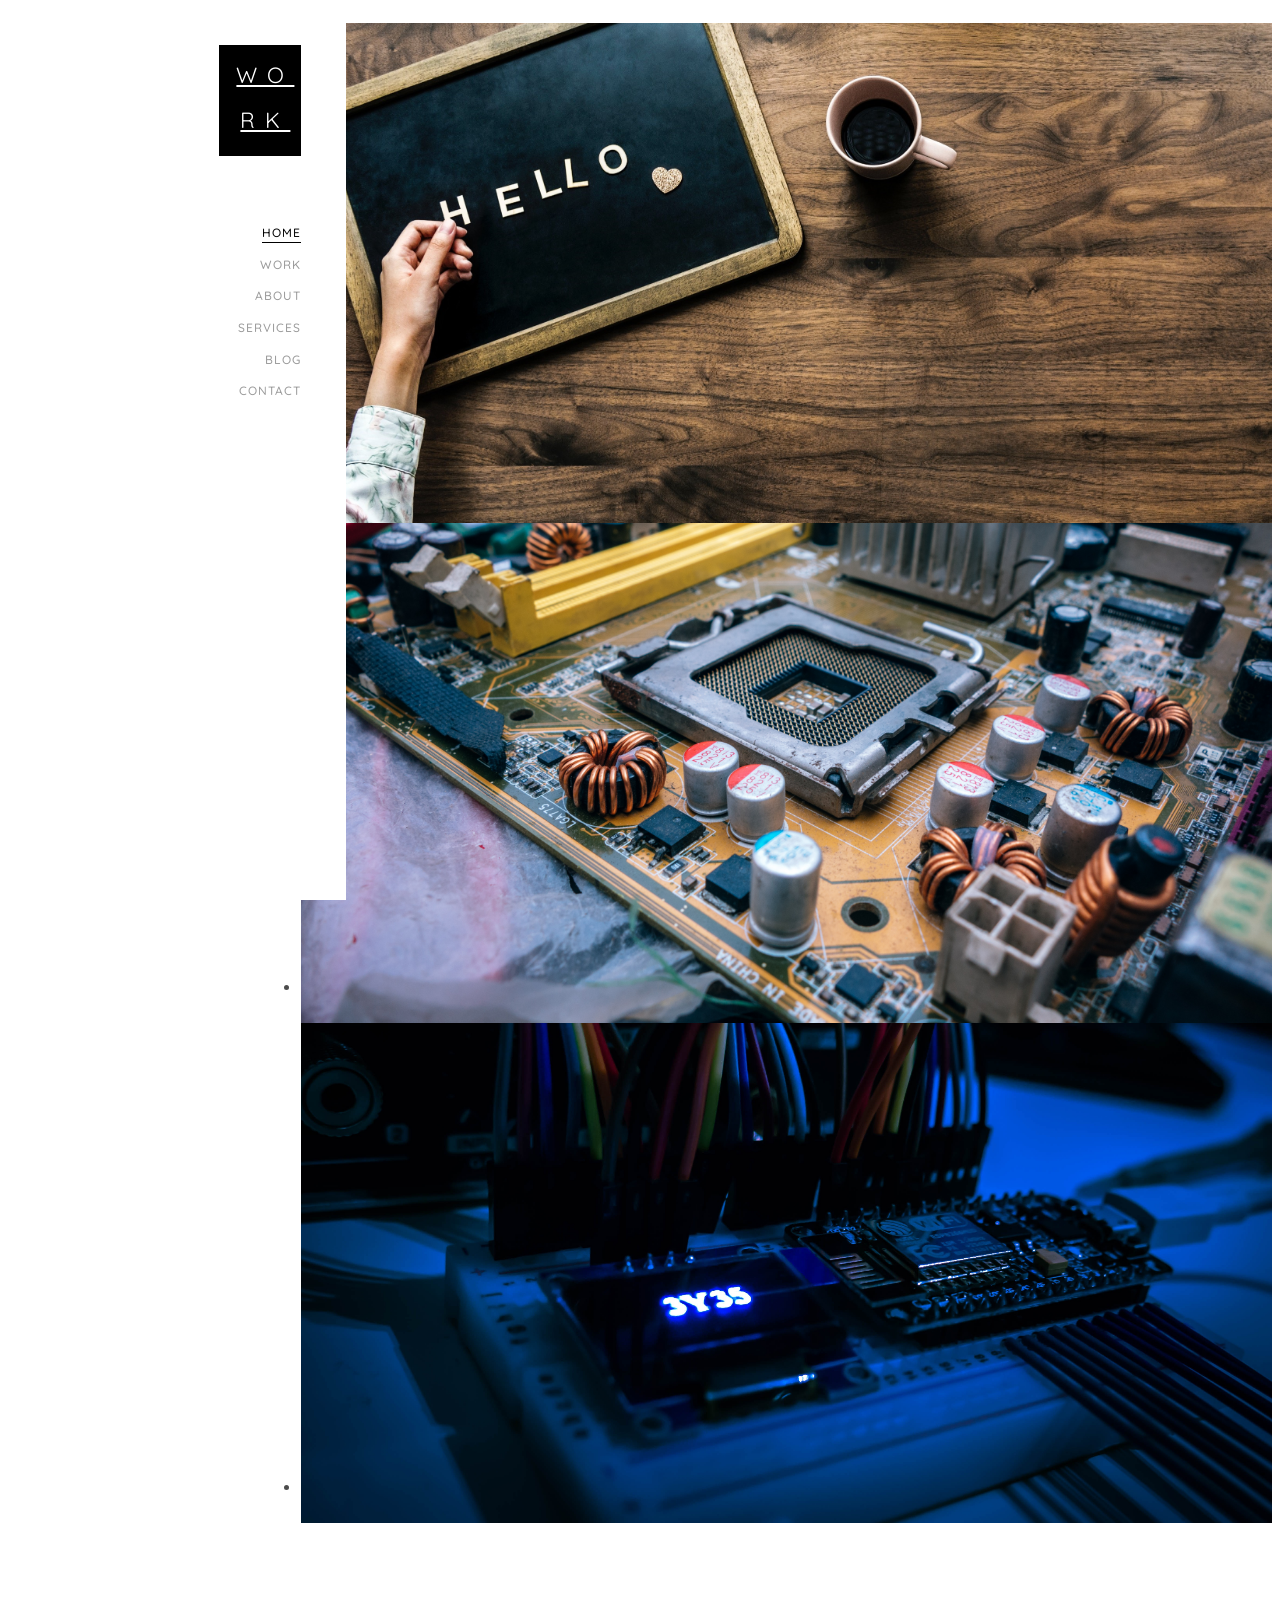
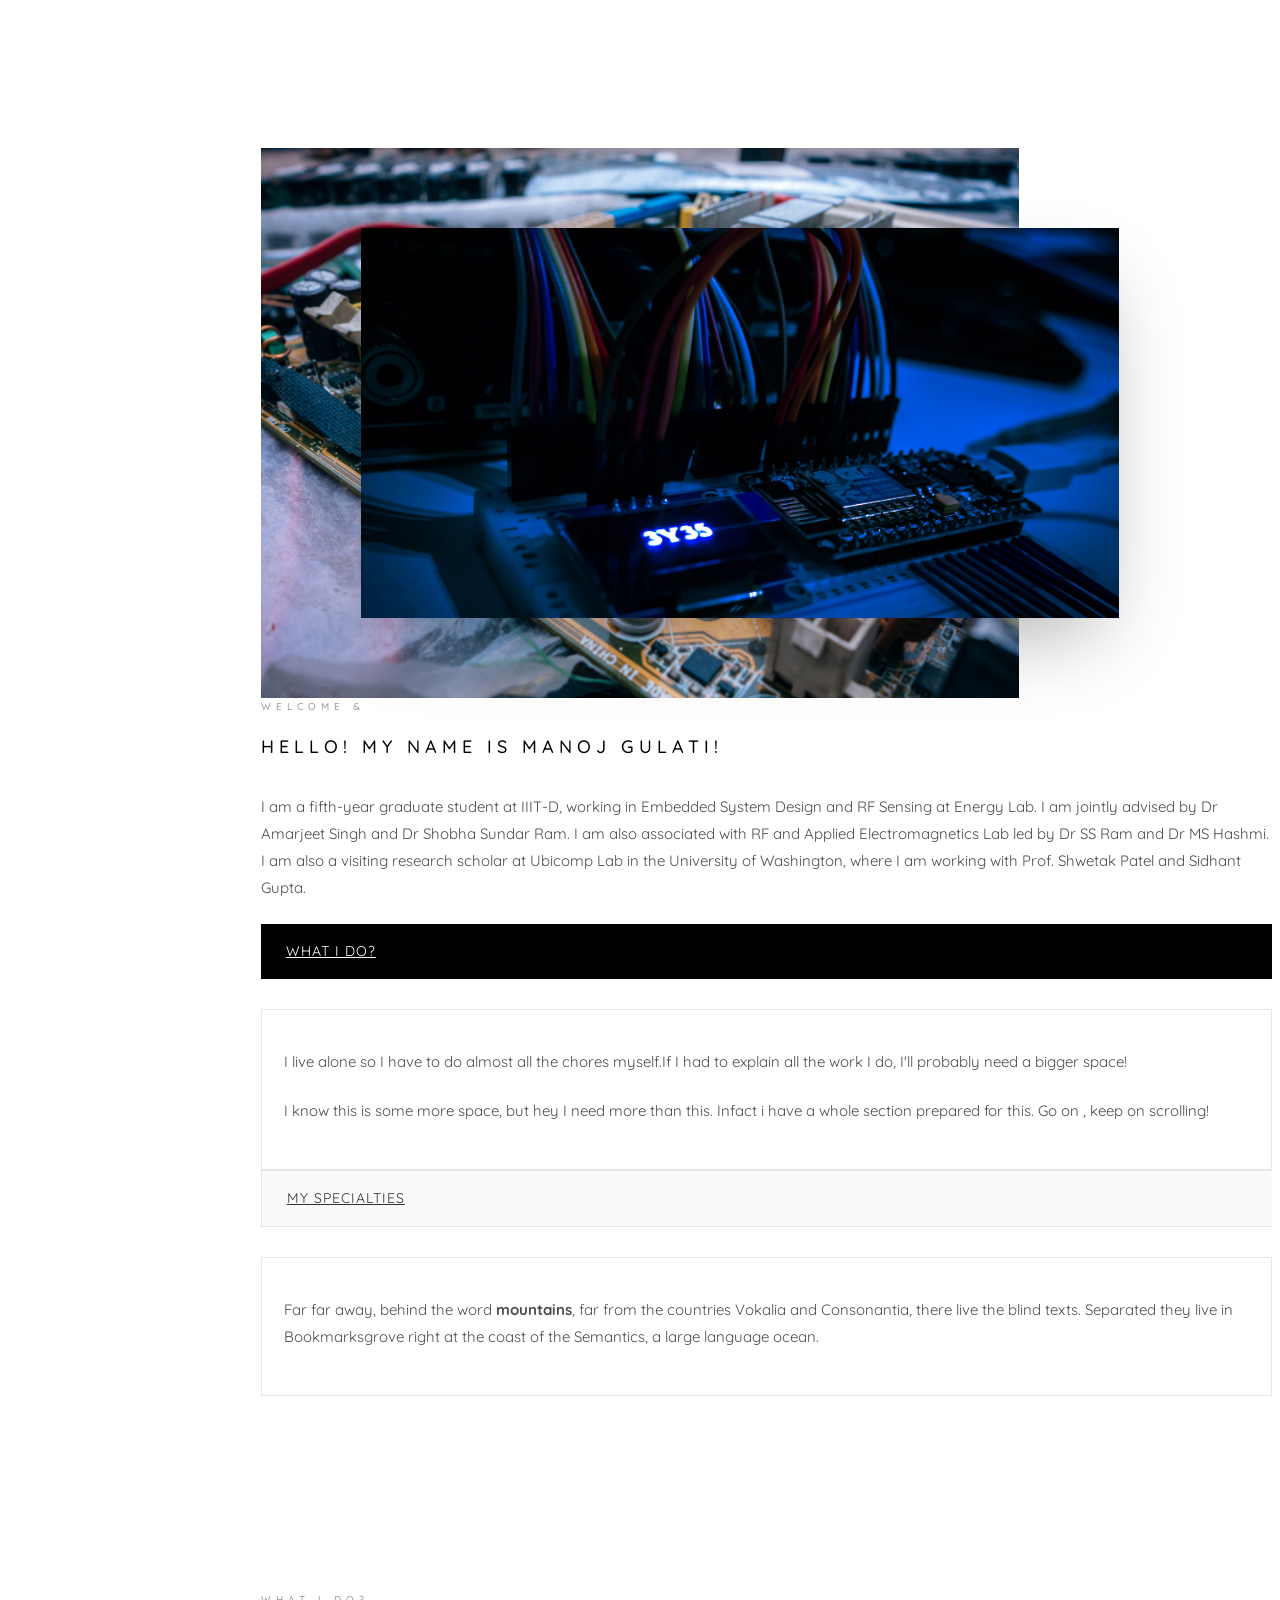
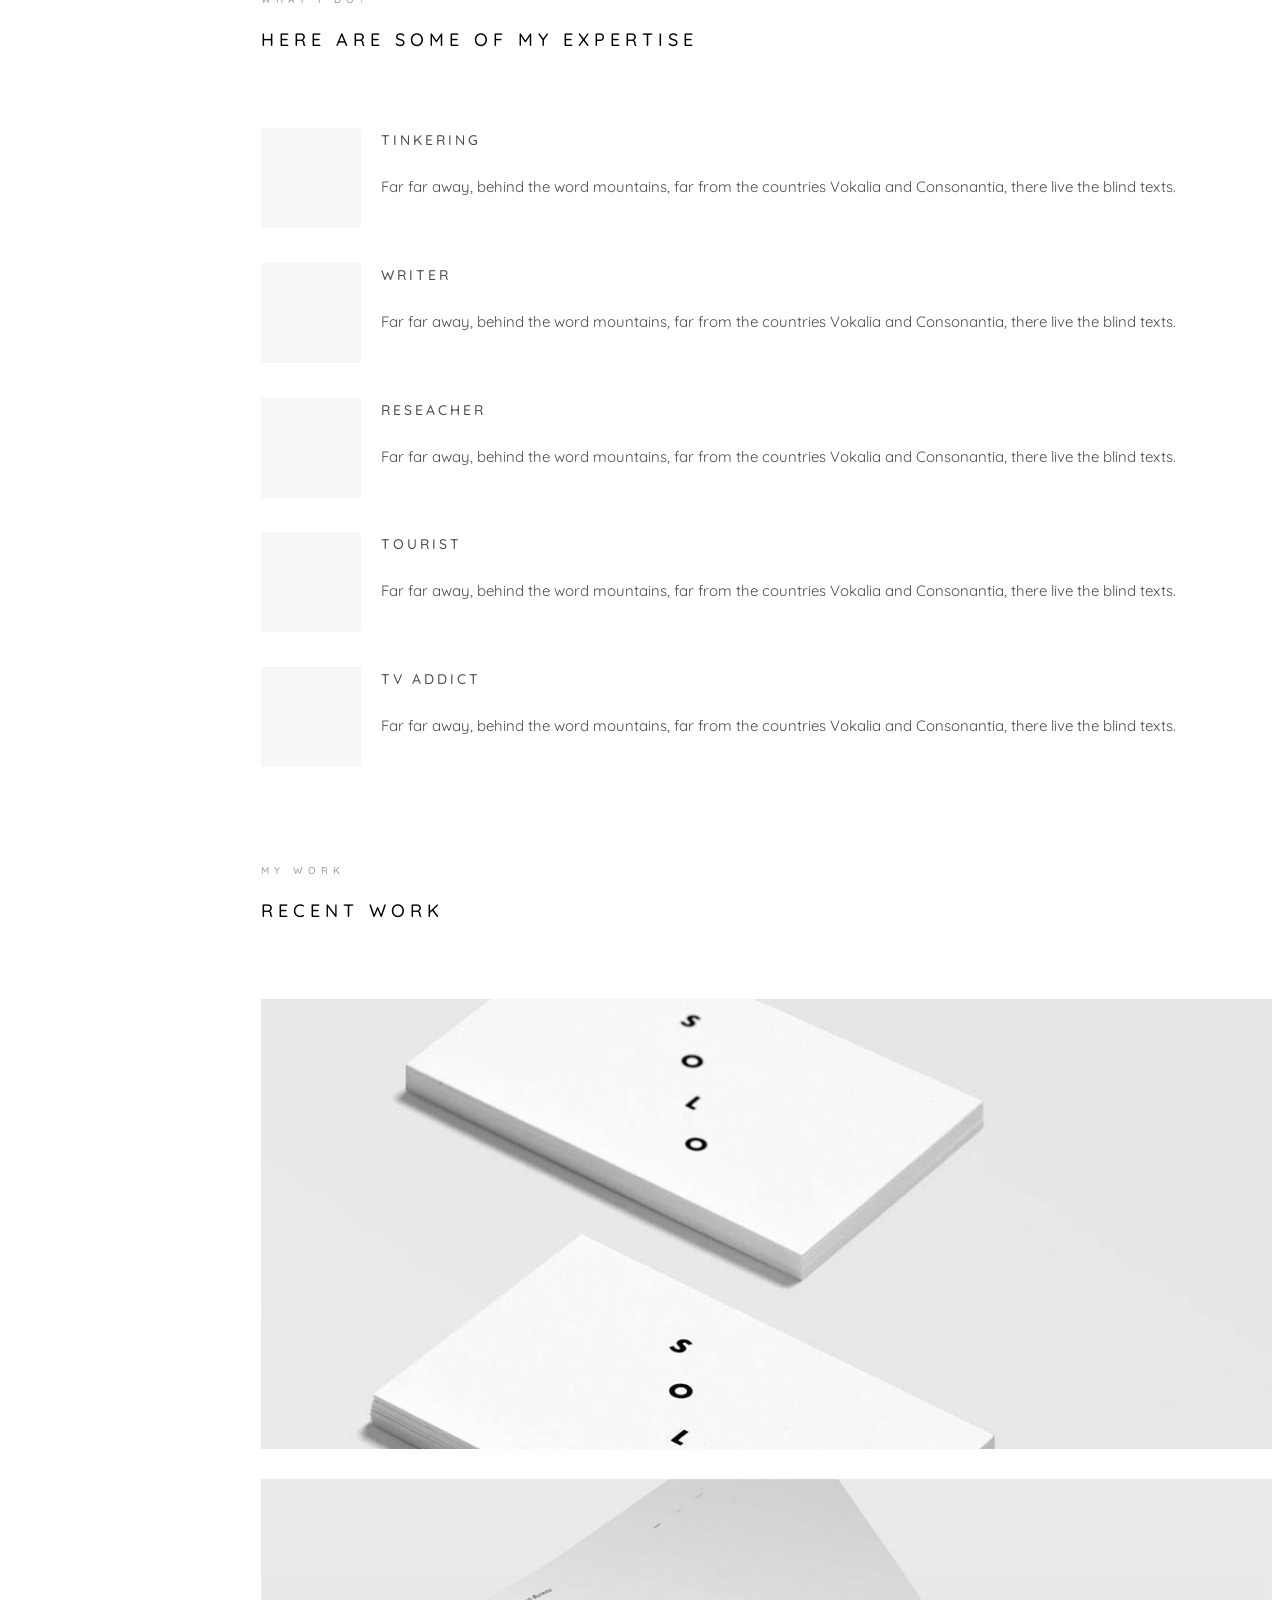
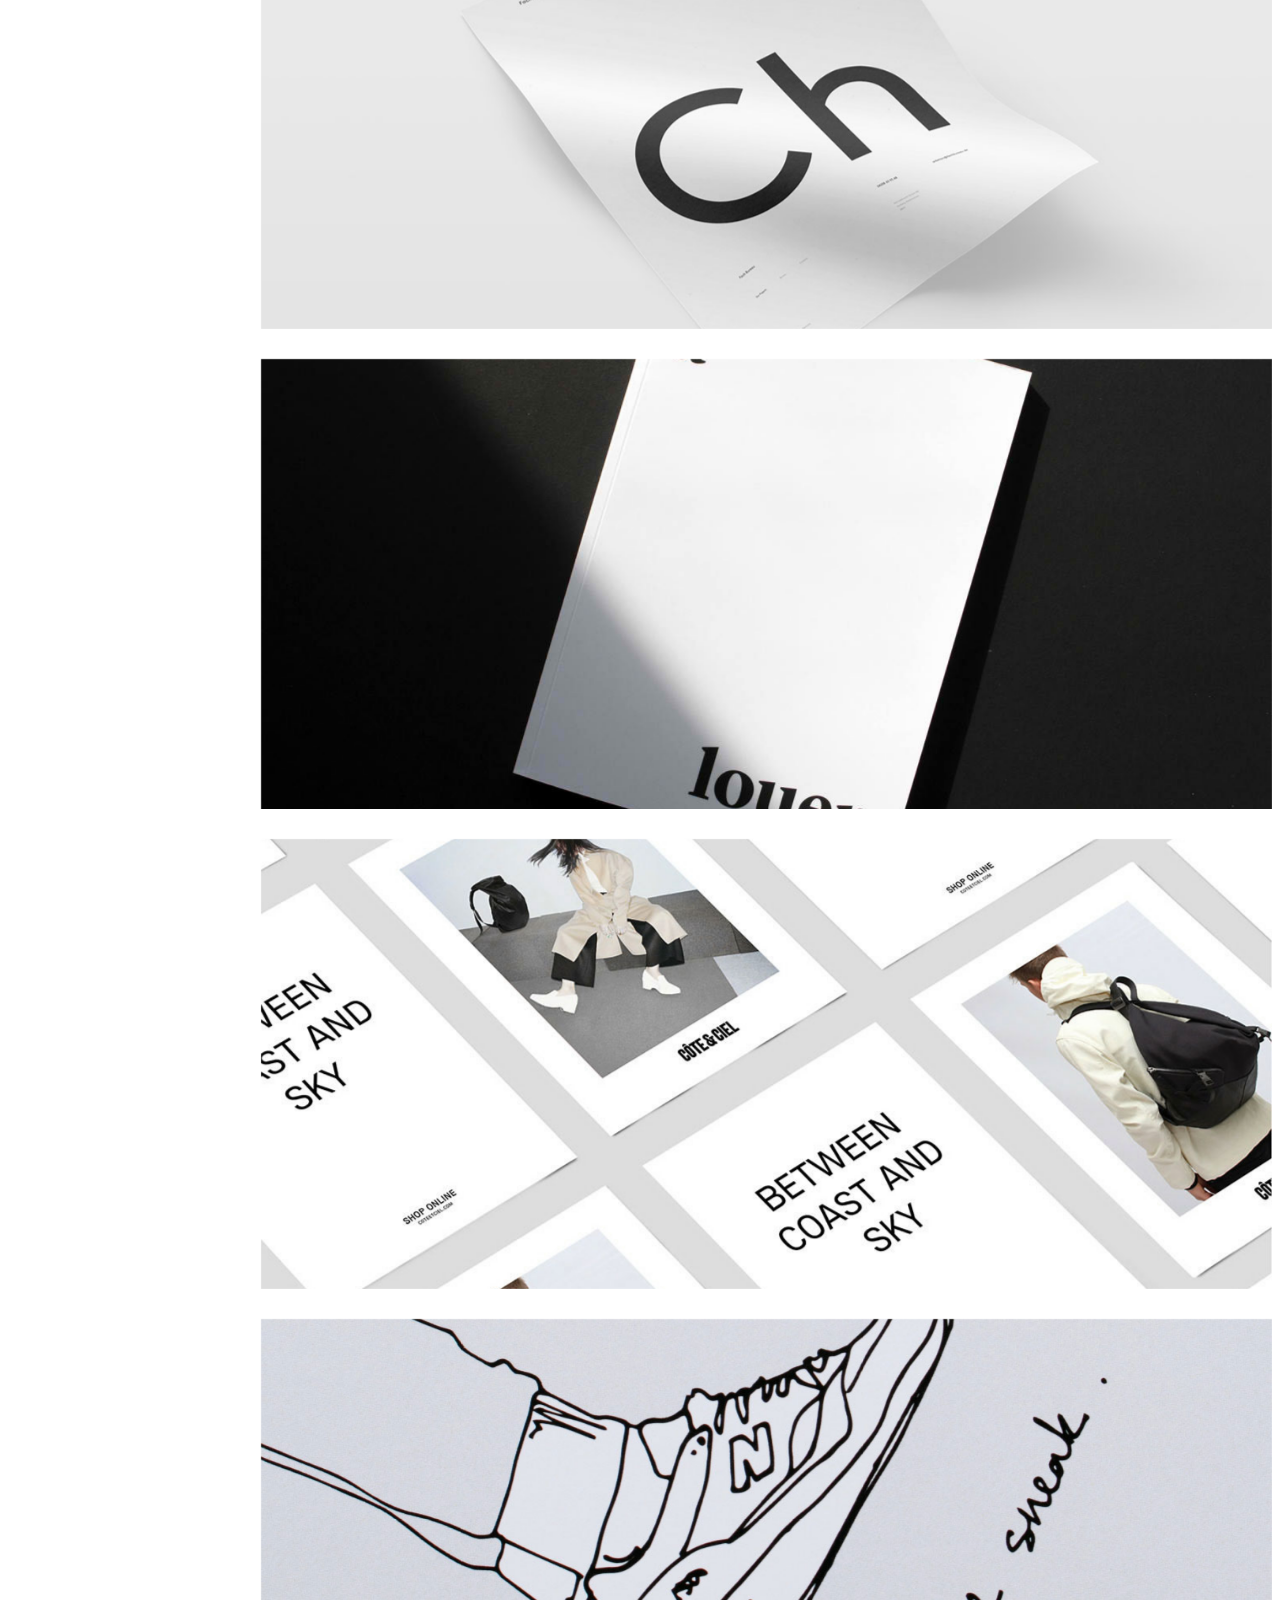
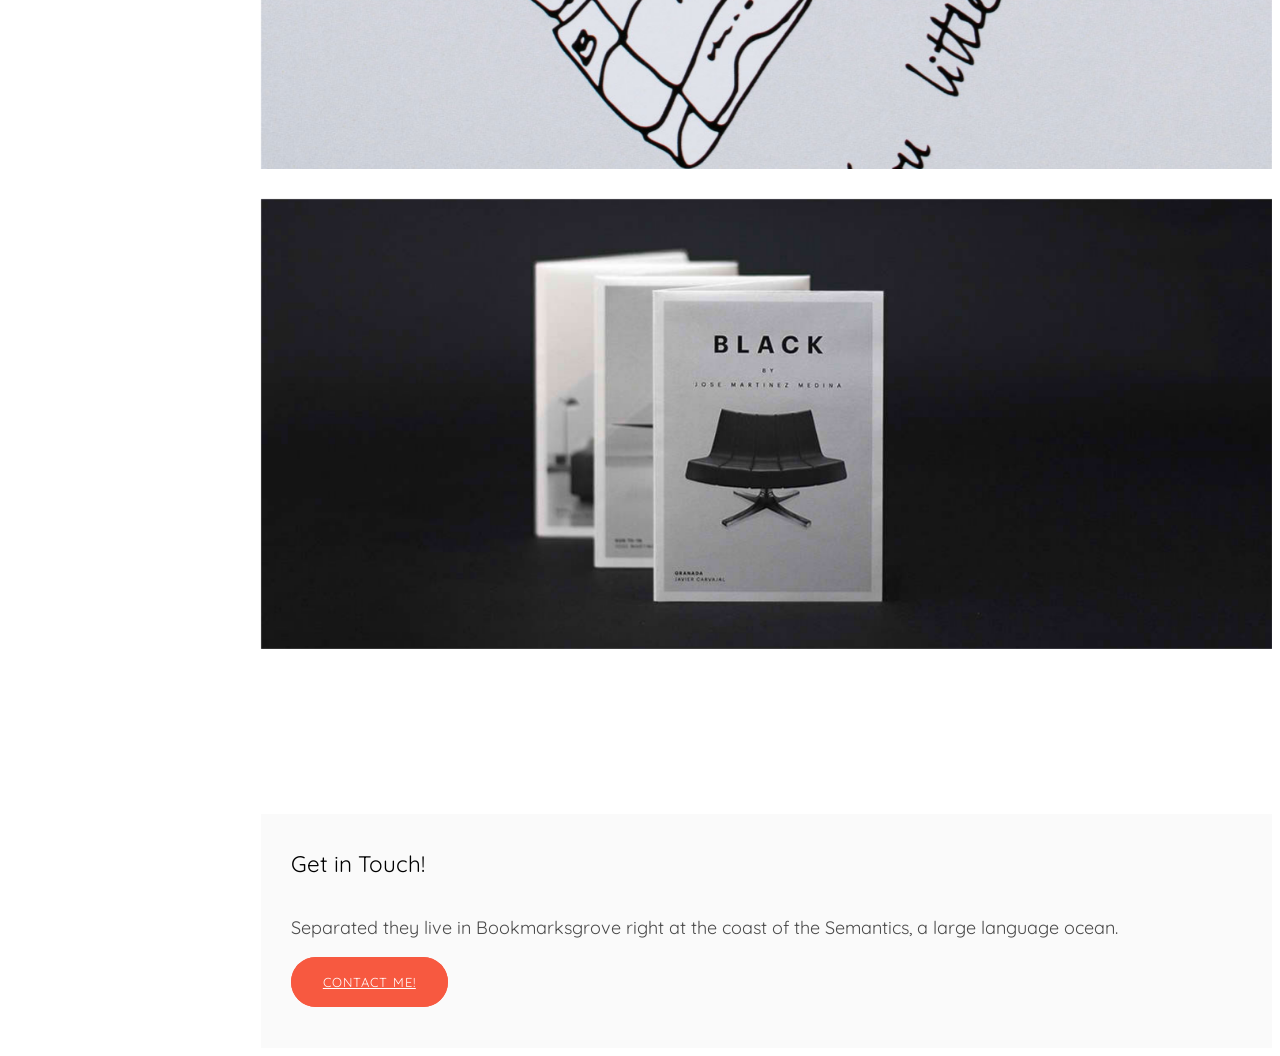
==== index.html @ 2ce20f08 "modified all files" ====
<!DOCTYPE HTML>
<html>
	<head>
	<meta charset="utf-8">
	<meta http-equiv="X-UA-Compatible" content="IE=edge">
	<title>Work Template</title>
	<meta name="viewport" content="width=device-width, initial-scale=1">
	<meta name="description" content="" />
	<meta name="keywords" content="" />
	<meta name="author" content="" />

  <!-- Facebook and Twitter integration -->
	<meta property="og:title" content=""/>
	<meta property="og:image" content=""/>
	<meta property="og:url" content=""/>
	<meta property="og:site_name" content=""/>
	<meta property="og:description" content=""/>
	<meta name="twitter:title" content="" />
	<meta name="twitter:image" content="" />
	<meta name="twitter:url" content="" />
	<meta name="twitter:card" content="" />

	<!-- Place favicon.ico and apple-touch-icon.png in the root directory -->
	<link rel="shortcut icon" href="favicon.ico">

	<link href="https://fonts.googleapis.com/css?family=Quicksand:300,400,500,700" rel="stylesheet">
	
	<!-- Animate.css -->
	<link rel="stylesheet" href="css/animate.css">
	<!-- Icomoon Icon Fonts-->
	<link rel="stylesheet" href="css/icomoon.css">
	<!-- Bootstrap  -->
	<link rel="stylesheet" href="css/bootstrap.css">
	<!-- Flexslider  -->
	<link rel="stylesheet" href="css/flexslider.css">
	<!-- Theme style  -->
	<link rel="stylesheet" href="css/style.css">

	<!-- Modernizr JS -->
	<script src="js/modernizr-2.6.2.min.js"></script>
	<!-- FOR IE9 below -->
	<!--[if lt IE 9]>
	<script src="js/respond.min.js"></script>
	<![endif]-->

	</head>
	<body>
	<div id="colorlib-page">
		<a href="#" class="js-colorlib-nav-toggle colorlib-nav-toggle"><i></i></a>
		<aside id="colorlib-aside" role="complementary" class="border js-fullheight">
			<h1 id="colorlib-logo"><a href="index.html"><span>Wo</span><span>rk</span></a></h1>
			<nav id="colorlib-main-menu" role="navigation">
				<ul>
					<li class="colorlib-active"><a href="index.html">Home</a></li>
					<li><a href="work.html">Work</a></li>
					<li><a href="about.html">About</a></li>
					<li><a href="services.html">Services</a></li>
					<li><a href="blog.html">Blog</a></li>
					<li><a href="contact.html">Contact</a></li>
				</ul>
			</nav>

			<div class="colorlib-footer">
				<ul>
					<li><a href="#"><i class="icon-facebook2"></i></a></li>
					<li><a href="#"><i class="icon-twitter2"></i></a></li>
					<li><a href="#"><i class="icon-instagram"></i></a></li>
					<li><a href="#"><i class="icon-linkedin2"></i></a></li>
				</ul>
			</div>

		</aside>

		<div id="colorlib-main">
			<aside id="colorlib-hero" class="js-fullheight">
				<div class="flexslider js-fullheight">
					<ul class="slides">
				   	<li style="background-image: url(images/img/img_bg_1.jpg);">
				   		<div class="overlay"></div>
				   		<div class="container-fluid">
				   			<div class="row">
					   			<div class="col-md-8 col-md-offset-2 col-md-pull-2 js-fullheight slider-text">
					   				<div class="slider-text-inner">
					   					<div class="desc">
						   					<h1>Welcome</h1>
						   					<h2>To the world of gadgets <a href="manojgulati.wordpress.com" target="_blank">manojgulati</a></h2>
												<p><a class="btn btn-primary btn-learn">Learn More<i class="icon-arrow-right3"></i></a></p>
											</div>
					   				</div>
					   			</div>
					   		</div>
				   		</div>
				   	</li>
				   	<li style="background-image: url(images/img/img_bg_2.jpg);">
				   		<div class="overlay"></div>
				   		<div class="container-fluid">
				   			<div class="row">
					   			<div class="col-md-8 col-md-offset-2 col-md-pull-2 js-fullheight slider-text">
					   				<div class="slider-text-inner">
					   					<div class="desc">
						   					<h1>World's Most Unique</h1
>												<h2>devices hand-crafted to suit your needs</h2>
												<p><a class="btn btn-primary btn-learn">Learn More<i class="icon-arrow-right3"></i></a></p>
											</div>
					   				</div>
					   			</div>
					   		</div>
				   		</div>
				   	</li>
				   	<li style="background-image: url(images/img/img_bg_3.jpg);">
				   		<div class="overlay"></div>
				   		<div class="container-fluid">
				   			<div class="row">
					   			<div class="col-md-8 col-md-offset-2 col-md-pull-2 js-fullheight slider-text">
					   				<div class="slider-text-inner">
					   					<div class="desc">
						   					<h1>The best designs and implementation</h1>
												<h2>To go with the trend</h2>
												<p><a class="btn btn-primary btn-learn">Learn More<i class="icon-arrow-right3"></i></a></p>
											</div>
					   				</div>
					   			</div>
					   		</div>
				   		</div>
				   	</li>
				  	</ul>
			  	</div>
			</aside>

			<div class="colorlib-about">
				<div class="container-fluid">
					<div class="row">
						<div class="col-md-6">
							<div class="about-img animate-box" data-animate-effect="fadeInLeft" style="background-image: url(images/img/img_bg_2.jpg);">
								<div class="about-img-2 animate-box" data-animate-effect="fadeInRight" style="background-image: url(images/img/img_bg_3.jpg);"></div>
							</div>
						</div>
						<div class="col-md-6 animate-box" data-animate-effect="fadeInLeft">
							<div class="about-desc">
								<span class="heading-meta">Welcome &amp;</span>
								<h3>Hello! My name is Manoj Gulati!</h3>
								<p>I am a fifth-year graduate student at IIIT-D, working in Embedded System Design and RF Sensing at Energy Lab. I am jointly advised by Dr Amarjeet Singh and Dr Shobha Sundar Ram. I am also associated with RF and Applied Electromagnetics Lab led by Dr SS Ram and Dr MS Hashmi.
I am also a visiting research scholar at Ubicomp Lab in the University of Washington, where I am working with Prof. Shwetak Patel and Sidhant Gupta.</p>
							</div>
							 <div class="fancy-collapse-panel">
								<div class="panel-group" id="accordion" role="tablist" aria-multiselectable="true">
									<div class="panel panel-default">
									    <div class="panel-heading" role="tab" id="headingOne">
									        <h4 class="panel-title">
									            <a data-toggle="collapse" data-parent="#accordion" href="#collapseOne" aria-expanded="true" aria-controls="collapseOne">What i do?
									            </a>
									        </h4>
									    </div>
									    <div id="collapseOne" class="panel-collapse collapse in" role="tabpanel" aria-labelledby="headingOne">
									         <div class="panel-body">
									            <div class="row">
										      		<div class="col-md-6">
										      			<p>I live alone so I have to do almost all the chores myself.If I had to explain all the work I do, I'll probably need a bigger space!</p>
										      		</div>
										      		<div class="col-md-6">
										      			<p>I know this is some more space, but hey I need more than this. Infact i have a whole section prepared for this. Go on , keep on scrolling!</p>
										      		</div>
										      	</div>
									         </div>
									    </div>
									</div>
									<!-- <div class="panel panel-default">
									    <div class="panel-heading" role="tab" id="headingTwo">
									        <h4 class="panel-title">
									            <a class="collapsed" data-toggle="collapse" data-parent="#accordion" href="#collapseTwo" aria-expanded="false" aria-controls="collapseTwo">What I do?
									            </a>
									        </h4>
									    </div>
									    <div id="collapseTwo" class="panel-collapse collapse" role="tabpanel" aria-labelledby="headingTwo">
									        <div class="panel-body">
									            <p>Far far away, behind the word <strong>mountains</strong>, far from the countries Vokalia and Consonantia, there live the blind texts. Separated they live in Bookmarksgrove right at the coast of the Semantics, a large language ocean.</p>
													<ul>
														<li>Separated they live in Bookmarksgrove right</li>
														<li>Separated they live in Bookmarksgrove right</li>
													</ul>
									        </div>
									    </div>
									</div> -->
									<div class="panel panel-default">
									    <div class="panel-heading" role="tab" id="headingThree">
									        <h4 class="panel-title">
									            <a class="collapsed" data-toggle="collapse" data-parent="#accordion" href="#collapseThree" aria-expanded="false" aria-controls="collapseThree">My Specialties
									            </a>
									        </h4>
									    </div>
									    <div id="collapseThree" class="panel-collapse collapse" role="tabpanel" aria-labelledby="headingThree">
									        <div class="panel-body">
									            <p>Far far away, behind the word <strong>mountains</strong>, far from the countries Vokalia and Consonantia, there live the blind texts. Separated they live in Bookmarksgrove right at the coast of the Semantics, a large language ocean.</p>	
									        </div>
									    </div>
									</div>
								</div>
							</div>
						</div>
					</div>
				</div>
			</div>
			 
			<div class="colorlib-services">
				<div class="container-fluid">
					<div class="row">
						<div class="col-md-6 col-md-offset-3 col-md-pull-3">
							<span class="heading-meta">What I do?</span>
							<h2 class="colorlib-heading animate-box" data-animate-effect="fadeInLeft">Here are some of my expertise</h2>
						</div>
					</div>
					<div class="row">
						<div class="col-md-6">
							<div class="colorlib-feature animate-box" data-animate-effect="fadeInLeft">
								<div class="colorlib-icon">
									<i class="icon-tag"></i>
								</div>
								<div class="colorlib-text">
									<h3>Tinkering</h3>
									<p>Far far away, behind the word mountains, far from the countries Vokalia and Consonantia, there live the blind texts. </p>
								</div>
							</div>

							<div class="colorlib-feature animate-box" data-animate-effect="fadeInLeft">
								<div class="colorlib-icon">
									<i class="icon-pen2"></i>
								</div>
								<div class="colorlib-text">
									<h3>Writer</h3>
									<p>Far far away, behind the word mountains, far from the countries Vokalia and Consonantia, there live the blind texts. </p>
								</div>
							</div>

							<div class="colorlib-feature animate-box" data-animate-effect="fadeInLeft">
								<div class="colorlib-icon">
									<i class="icon-search3"></i>
								</div>
								<div class="colorlib-text">
									<h3>Reseacher</h3>
									<p>Far far away, behind the word mountains, far from the countries Vokalia and Consonantia, there live the blind texts. </p>
								</div>
							</div>
						</div>
						<div class="col-md-6">
							<div class="colorlib-feature animate-box" data-animate-effect="fadeInLeft">
								<div class="colorlib-icon">
									<i class="icon-paperplane"></i>
								</div>
								<div class="colorlib-text">
									<h3>Tourist</h3>
									<p>Far far away, behind the word mountains, far from the countries Vokalia and Consonantia, there live the blind texts. </p>
								</div>
							</div>

							<div class="colorlib-feature animate-box" data-animate-effect="fadeInLeft">
								<div class="colorlib-icon">
									<i class="icon-device-desktop"></i>
								</div>
								<div class="colorlib-text">
									<h3>TV Addict</h3>
									<p>Far far away, behind the word mountains, far from the countries Vokalia and Consonantia, there live the blind texts. </p>
								</div>
							</div>

							<!-- <div class="colorlib-feature animate-box" data-animate-effect="fadeInLeft">
								<div class="colorlib-icon">
									<i class="icon-help"></i>
								</div>
								<div class="colorlib-text">
									<h3> &amp; Support</h3>
									<p>Far far away, behind the word mountains, far from the countries Vokalia and Consonantia, there live the blind texts. </p>
								</div>
							</div> -->
						</div>
					</div>
				</div>
			</div>

			<div class="colorlib-work">
				<div class="container-fluid">
					<div class="row">
						<div class="col-md-6 col-md-offset-3 col-md-pull-3">
							<span class="heading-meta">My Work</span>
							<h2 class="colorlib-heading animate-box" data-animate-effect="fadeInLeft">Recent Work</h2>
						</div>
					</div>
					<div class="row">
						<div class="col-md-6 animate-box" data-animate-effect="fadeInLeft">
							<div class="project" style="background-image: url(images/work-1.jpg);">
								<div class="desc">
									<div class="con">
										<h3><a href="work.html">Work 01</a></h3>
										<span>Branding, Ilustration</span>
										<p class="icon">
											<span><a href="#"><i class="icon-share3"></i></a></span>
											<span><a href="#"><i class="icon-eye"></i> 100</a></span>
											<span><a href="#"><i class="icon-heart"></i> 49</a></span>
										</p>
									</div>
								</div>
							</div>
						</div>
						<div class="col-md-6 animate-box" data-animate-effect="fadeInLeft">
							<div class="project" style="background-image: url(images/work-2.jpg);">
								<div class="desc">
									<div class="con">
										<h3><a href="work.html">Work 02</a></h3>
										<span>Logo, Web, Branding</span>
										<p class="icon">
											<span><a href="#"><i class="icon-share3"></i></a></span>
											<span><a href="#"><i class="icon-eye"></i> 100</a></span>
											<span><a href="#"><i class="icon-heart"></i> 49</a></span>
										</p>
									</div>
								</div>
							</div>
						</div>
						<div class="col-md-6 animate-box" data-animate-effect="fadeInLeft">
							<div class="project" style="background-image: url(images/work-3.jpg);">
								<div class="desc">
									<div class="con">
										<h3><a href="work.html">Work 03</a></h3>
										<span>Illustration, Logo</span>
										<p class="icon">
											<span><a href="#"><i class="icon-share3"></i></a></span>
											<span><a href="#"><i class="icon-eye"></i> 100</a></span>
											<span><a href="#"><i class="icon-heart"></i> 49</a></span>
										</p>
									</div>
								</div>
							</div>
						</div>
						<div class="col-md-6 animate-box" data-animate-effect="fadeInLeft">
							<div class="project" style="background-image: url(images/work-4.jpg);">
								<div class="desc">
									<div class="con">
										<h3><a href="work.html">Work 04</a></h3>
										<span>Web, Logo, Branding</span>
										<p class="icon">
											<span><a href="#"><i class="icon-share3"></i></a></span>
											<span><a href="#"><i class="icon-eye"></i> 100</a></span>
											<span><a href="#"><i class="icon-heart"></i> 49</a></span>
										</p>
									</div>
								</div>
							</div>
						</div>
						<div class="col-md-6 animate-box" data-animate-effect="fadeInLeft">
							<div class="project" style="background-image: url(images/work-5.jpg);">
								<div class="desc">
									<div class="con">
										<h3><a href="work.html">Work 05</a></h3>
										<span>Illustration, Logo</span>
										<p class="icon">
											<span><a href="#"><i class="icon-share3"></i></a></span>
											<span><a href="#"><i class="icon-eye"></i> 100</a></span>
											<span><a href="#"><i class="icon-heart"></i> 49</a></span>
										</p>
									</div>
								</div>
							</div>
						</div>
						<div class="col-md-6 animate-box" data-animate-effect="fadeInLeft">
							<div class="project" style="background-image: url(images/work-6.jpg);">
								<div class="desc">
									<div class="con">
										<h3><a href="work.html">Work 06</a></h3>
										<span>Web, Logo, Branding</span>
										<p class="icon">
											<span><a href="#"><i class="icon-share3"></i></a></span>
											<span><a href="#"><i class="icon-eye"></i> 100</a></span>
											<span><a href="#"><i class="icon-heart"></i> 49</a></span>
										</p>
									</div>
								</div>
							</div>
						</div>
					</div>
				</div>
			</div>

			<!-- <div class="colorlib-blog">
				<div class="container-fluid">
					<div class="row">
						<div class="col-md-6 col-md-offset-3 col-md-pull-3">
							<span class="heading-meta">Read</span>
							<h2 class="colorlib-heading animate-box" data-animate-effect="fadeInLeft">Recent Blog</h2>
						</div>
					</div>
					<div class="row">
						<div class="col-md-4 col-sm-6 animate-box" data-animate-effect="fadeInLeft">
							<div class="blog-entry">
								<a href="blog.html" class="blog-img"><img src="images/img-1.jpg" class="img-responsive" alt="HTML5 Bootstrap Template by colorlib.com"></a>
								<div class="desc">
									<span><small>Feb 07, 2018 </small> | <small> Web Design </small> | <small> <i class="icon-bubble3"></i> 4</small></span>
									<h3><a href="blog.html">18 Awesome sites</a></h3>
									<p>Separated they live in Bookmarksgrove right at the coast of the Semantics, a large language ocean.</p>
									<a href="blog.html" class="lead">Read More <i class="icon-arrow-right3"></i></a>
								</div>
							</div>
						</div>
						<div class="col-md-4 col-sm-6 animate-box" data-animate-effect="fadeInLeft">
							<div class="blog-entry">
								<a href="blog.html" class="blog-img"><img src="images/img-2.jpg" class="img-responsive" alt="HTML5 Bootstrap Template by colorlib.com"></a>
								<div class="desc">
									<span><small>Feb 07, 2018 </small> | <small> Web Design </small> | <small> <i class="icon-bubble3"></i> 4</small></span>
									<h3><a href="blog.html">Wordpress for a Beginner</a></h3>
									<p>Separated they live in Bookmarksgrove right at the coast of the Semantics, a large language ocean.</p>
									<a href="blog.html" class="lead">Read More <i class="icon-arrow-right3"></i></a>
								</div>
							</div>
						</div>
						<div class="col-md-4 col-sm-6 animate-box" data-animate-effect="fadeInLeft">
							<div class="blog-entry">
								<a href="blog.html" class="blog-img"><img src="images/img-3.jpg" class="img-responsive" alt="HTML5 Bootstrap Template by colorlib.com"></a>
								<div class="desc">
									<span><small>Feb 07, 2018 </small> | <small> Inspiration </small> | <small> <i class="icon-bubble3"></i> 4</small></span>
									<h3><a href="blog.html">Make website from scratch</a></h3>
									<p>Separated they live in Bookmarksgrove right at the coast of the Semantics, a large language ocean.</p>
									<a href="blog.html" class="lead">Read More <i class="icon-arrow-right3"></i></a>
								</div>
							</div>
						</div>
					</div>
				</div>
			</div>
 -->
			<div id="get-in-touch" class="colorlib-bg-color">
				<div class="colorlib-narrow-content">
					<div class="row">
						<div class="col-md-6 animate-box" data-animate-effect="fadeInLeft">
							<h2>Get in Touch!</h2>
						</div>
					</div>
					<div class="row">
						<div class="col-md-6 col-md-offset-3 col-md-pull-3 animate-box" data-animate-effect="fadeInLeft">
							<p class="colorlib-lead">Separated they live in Bookmarksgrove right at the coast of the Semantics, a large language ocean.</p>
							<p><a href="#" class="btn btn-primary btn-learn">Contact me!</a></p>
						</div>
						
					</div>
				</div>
			</div>
		</div>
	</div>

	<!-- jQuery -->
	<script src="js/jquery.min.js"></script>
	<!-- jQuery Easing -->
	<script src="js/jquery.easing.1.3.js"></script>
	<!-- Bootstrap -->
	<script src="js/bootstrap.min.js"></script>
	<!-- Waypoints -->
	<script src="js/jquery.waypoints.min.js"></script>
	<!-- Flexslider -->
	<script src="js/jquery.flexslider-min.js"></script>
	<!-- Sticky Kit -->
	<script src="js/sticky-kit.min.js"></script>
	
	
	<!-- MAIN JS -->
	<script src="js/main.js"></script>

	</body>
</html>
---- css/style.css ----
@font-face {
  font-family: 'icomoon';
  src: url("../fonts/icomoon/icomoon.eot?srf3rx");
  src: url("../fonts/icomoon/icomoon.eot?srf3rx#iefix") format("embedded-opentype"), url("../fonts/icomoon/icomoon.ttf?srf3rx") format("truetype"), url("../fonts/icomoon/icomoon.woff?srf3rx") format("woff"), url("../fonts/icomoon/icomoon.svg?srf3rx#icomoon") format("svg");
  font-weight: normal;
  font-style: normal; }

/* =======================================================
*
* 	Template Style 
*	Edit this section
*
* ======================================================= */
body {
  font-family: "Quicksand", Arial, sans-serif;
  font-weight: 400;
  font-size: 15px;
  line-height: 1.8;
  color: rgba(0, 0, 0, 0.7); }
  @media screen and (max-width: 992px) {
    body {
      font-size: 16px; } }

a {
  color: #F75940;
  -webkit-transition: 0.5s;
  -o-transition: 0.5s;
  transition: 0.5s; }
  a:hover, a:active, a:focus {
    color: #F75940;
    outline: none;
    text-decoration: none !important; }

p {
  margin-bottom: 1.5em; }

h1, h2, h3, h4, h5, h6 {
  color: #000;
  font-family: "Quicksand", Arial, sans-serif;
  font-weight: 400;
  margin: 0 0 30px 0; }

figure {
  margin-bottom: 2.5em;
  float: left;
  width: 100%; }
  figure figcaption {
    font-size: 16px;
    width: 80%;
    margin: 20px auto 0px auto;
    color: #b3b3b3;
    font-style: italic;
    font-family: "Quicksand", Arial, sans-serif; }
    @media screen and (max-width: 480px) {
      figure figcaption {
        width: 100%; } }

::-webkit-selection {
  color: #fff;
  background: #F75940; }

::-moz-selection {
  color: #fff;
  background: #F75940; }

::selection {
  color: #fff;
  background: #F75940; }

#colorlib-page {
  width: 100%;
  overflow: hidden;
  position: relative; }

#colorlib-aside {
  padding-top: 3em;
  padding-bottom: 40px;
  padding-left: 3em;
  padding-right: 3em;
  width: 20%;
  position: fixed;
  bottom: 0;
  top: 0;
  left: 0;
  overflow-y: scroll;
  z-index: 1001;
  background: #fff;
  -webkit-transition: 0.5s;
  -o-transition: 0.5s;
  transition: 0.5s; }
  @media screen and (max-width: 1200px) {
    #colorlib-aside {
      width: 30%; } }
  @media screen and (max-width: 768px) {
    #colorlib-aside {
      width: 270px;
      -moz-transform: translateX(-270px);
      -webkit-transform: translateX(-270px);
      -ms-transform: translateX(-270px);
      -o-transform: translateX(-270px);
      transform: translateX(-270px);
      padding-top: 4em; } }
  #colorlib-aside #colorlib-logo {
    text-align: right;
    font-weight: 400;
    font-size: 22px;
    text-transform: uppercase;
    margin-bottom: 3em;
    display: block;
    width: 100%; }
    @media screen and (max-width: 768px) {
      #colorlib-aside #colorlib-logo {
        margin-bottom: 1em; } }
    #colorlib-aside #colorlib-logo a {
      display: inline-block;
      text-align: center;
      background: #000;
      padding: .5em .8em;
      color: #fff;
      letter-spacing: 10px;
      padding-right: .3em; }
      #colorlib-aside #colorlib-logo a span {
        display: block;
        margin-bottom: 5px;
        text-align: center; }
  #colorlib-aside #colorlib-main-menu ul {
    text-align: right;
    margin: 0;
    padding: 0; }
    @media screen and (max-width: 768px) {
      #colorlib-aside #colorlib-main-menu ul {
        margin: 0 0 2em 0; } }
    #colorlib-aside #colorlib-main-menu ul li {
      margin: 0 0 10px 0;
      padding: 0;
      list-style: none;
      font-size: 12px;
      font-weight: 500;
      text-transform: uppercase;
      letter-spacing: 1px; }
      #colorlib-aside #colorlib-main-menu ul li a {
        color: rgba(0, 0, 0, 0.4);
        text-decoration: none;
        position: relative;
        padding: 10px 0;
        font-family: "Quicksand", Arial, sans-serif;
        -webkit-transition: 0.3s;
        -o-transition: 0.3s;
        transition: 0.3s; }
        #colorlib-aside #colorlib-main-menu ul li a:after {
          content: "";
          position: absolute;
          height: 1px;
          bottom: 7px;
          left: 0;
          right: 0;
          background-color: #000;
          visibility: hidden;
          -webkit-transform: scaleX(0);
          -moz-transform: scaleX(0);
          -ms-transform: scaleX(0);
          -o-transform: scaleX(0);
          transform: scaleX(0);
          -webkit-transition: all 0.3s cubic-bezier(0.175, 0.885, 0.32, 1.275);
          -moz-transition: all 0.3s cubic-bezier(0.175, 0.885, 0.32, 1.275);
          -ms-transition: all 0.3s cubic-bezier(0.175, 0.885, 0.32, 1.275);
          -o-transition: all 0.3s cubic-bezier(0.175, 0.885, 0.32, 1.275);
          transition: all 0.3s cubic-bezier(0.175, 0.885, 0.32, 1.275); }
        #colorlib-aside #colorlib-main-menu ul li a:hover {
          text-decoration: none;
          color: black; }
          #colorlib-aside #colorlib-main-menu ul li a:hover:after {
            visibility: visible;
            -webkit-transform: scaleX(1);
            -moz-transform: scaleX(1);
            -ms-transform: scaleX(1);
            -o-transform: scaleX(1);
            transform: scaleX(1); }
      #colorlib-aside #colorlib-main-menu ul li.colorlib-active a {
        color: #000; }
        #colorlib-aside #colorlib-main-menu ul li.colorlib-active a:after {
          visibility: visible;
          -webkit-transform: scaleX(1);
          -moz-transform: scaleX(1);
          -ms-transform: scaleX(1);
          -o-transform: scaleX(1);
          transform: scaleX(1); }
  #colorlib-aside .colorlib-footer {
    position: absolute;
    bottom: 40px;
    right: 1.5em;
    left: 1.5em;
    font-size: 15px;
    text-align: right;
    font-weight: 400;
    color: rgba(0, 0, 0, 0.6);
    padding: 0 20px; }
    @media screen and (max-width: 768px) {
      #colorlib-aside .colorlib-footer {
        position: relative;
        bottom: 0; } }
    #colorlib-aside .colorlib-footer span {
      display: block; }
    #colorlib-aside .colorlib-footer ul {
      padding: 0;
      margin: 0; }
      #colorlib-aside .colorlib-footer ul li {
        padding: 0;
        margin: 0;
        display: inline;
        list-style: none; }
        #colorlib-aside .colorlib-footer ul li a {
          color: rgba(0, 0, 0, 0.7);
          padding: 4px; }
          #colorlib-aside .colorlib-footer ul li a:hover, #colorlib-aside .colorlib-footer ul li a:active, #colorlib-aside .colorlib-footer ul li a:focus {
            text-decoration: none;
            outline: none;
            color: #F75940; }

#colorlib-main {
  width: 80%;
  float: right;
  -webkit-transition: 0.5s;
  -o-transition: 0.5s;
  transition: 0.5s; }
  @media screen and (max-width: 1200px) {
    #colorlib-main {
      width: 70%; } }
  @media screen and (max-width: 768px) {
    #colorlib-main {
      width: 100%; } }

#colorlib-hero {
  min-height: 500px;
  background: #fff url(../images/loader.gif) no-repeat center center;
  width: 100%;
  float: left;
  margin-bottom: 10em;
  clear: both; }
  #colorlib-hero .btn {
    font-size: 24px; }
    #colorlib-hero .btn.btn-primary {
      padding: 14px 30px !important; }
  #colorlib-hero .flexslider {
    border: none;
    z-index: 1;
    margin-bottom: 0; }
    #colorlib-hero .flexslider .slides {
      position: relative;
      overflow: hidden; }
      #colorlib-hero .flexslider .slides li {
        background-repeat: no-repeat;
        background-size: cover;
        background-position: bottom center;
        min-height: 400px;
        position: relative; }
    #colorlib-hero .flexslider .flex-control-nav {
      bottom: 20px;
      z-index: 1000;
      right: 20px;
      float: right;
      width: auto; }
      #colorlib-hero .flexslider .flex-control-nav li {
        display: block;
        margin-bottom: 10px; }
        #colorlib-hero .flexslider .flex-control-nav li a {
          background: rgba(255, 255, 255, 0.2);
          -webkit-box-shadow: none;
          box-shadow: none;
          width: 12px;
          height: 12px;
          cursor: pointer; }
          #colorlib-hero .flexslider .flex-control-nav li a.flex-active {
            cursor: pointer;
            background: transparent;
            border: 2px solid #F75940; }
    #colorlib-hero .flexslider .flex-direction-nav {
      display: none; }
    #colorlib-hero .flexslider .slider-text {
      display: table;
      opacity: 0;
      min-height: 500px;
      z-index: 9; }
      #colorlib-hero .flexslider .slider-text > .slider-text-inner {
        display: table-cell;
        vertical-align: middle;
        min-height: 700px;
        padding: 2em;
        position: relative; }
        #colorlib-hero .flexslider .slider-text > .slider-text-inner .desc {
          position: absolute;
          bottom: 15px;
          left: 0;
          padding: 30px;
          background: #fff; }
        @media screen and (max-width: 768px) {
          #colorlib-hero .flexslider .slider-text > .slider-text-inner {
            text-align: center; } }
        #colorlib-hero .flexslider .slider-text > .slider-text-inner h1, #colorlib-hero .flexslider .slider-text > .slider-text-inner h2 {
          margin: 0;
          padding: 0;
          color: black;
          font-family: "Quicksand", Arial, sans-serif; }
        #colorlib-hero .flexslider .slider-text > .slider-text-inner h1 {
          margin-bottom: 20px;
          font-size: 44px;
          line-height: 1.3;
          font-weight: 300; }
          @media screen and (max-width: 768px) {
            #colorlib-hero .flexslider .slider-text > .slider-text-inner h1 {
              font-size: 28px; } }
        #colorlib-hero .flexslider .slider-text > .slider-text-inner h2 {
          font-size: 18px;
          line-height: 1.5;
          margin-bottom: 30px;
          font-weight: 300;
          font-family: "Quicksand", Arial, sans-serif; }
          #colorlib-hero .flexslider .slider-text > .slider-text-inner h2 a {
            color: rgba(247, 89, 64, 0.8);
            border-bottom: 1px solid rgba(247, 89, 64, 0.7); }
        #colorlib-hero .flexslider .slider-text > .slider-text-inner .heading-section {
          font-size: 50px; }
          @media screen and (max-width: 768px) {
            #colorlib-hero .flexslider .slider-text > .slider-text-inner .heading-section {
              font-size: 30px; } }
        #colorlib-hero .flexslider .slider-text > .slider-text-inner s
.colorlib-lead {
          font-size: 20px;
          color: #fff; }
        #colorlib-hero .flexslider .slider-text > .slider-text-inner p {
          margin-bottom: 0; }
        #colorlib-hero .flexslider .slider-text > .slider-text-inner .btn {
          font-size: 12px;
          text-transform: uppercase;
          letter-spacing: 2px;
          color: #000;
          padding: 10px 15px !important;
          border: none;
          font-weight: 400; }
          #colorlib-hero .flexslider .slider-text > .slider-text-inner .btn.btn-learn {
            background: transparent;
            color: #000;
            border: 1px solid #000; }
            #colorlib-hero .flexslider .slider-text > .slider-text-inner .btn.btn-learn:hover {
              background: transparent !important;
              border: 1px solid #000 !important; }
          @media screen and (max-width: 768px) {
            #colorlib-hero .flexslider .slider-text > .slider-text-inner .btn {
              width: 100%; } }

body.offcanvas {
  overflow-x: hidden; }
  body.offcanvas #colorlib-aside {
    -moz-transform: translateX(0);
    -webkit-transform: translateX(0);
    -ms-transform: translateX(0);
    -o-transform: translateX(0);
    transform: translateX(0);
    width: 270px;
    background: #fff;
    z-index: 999;
    position: fixed; }
  body.offcanvas #colorlib-main, body.offcanvas .colorlib-nav-toggle {
    top: 0;
    -moz-transform: translateX(270px);
    -webkit-transform: translateX(270px);
    -ms-transform: translateX(270px);
    -o-transform: translateX(270px);
    transform: translateX(270px); }

.colorlib-blog,
.colorlib-work,
.colorlib-about,
.colorlib-services,
.colorlib-contact {
  padding-top: 4em;
  padding-bottom: 9em;
  clear: both;
  width: 100%;
  display: block; }
  @media screen and (max-width: 768px) {
    .colorlib-blog,
    .colorlib-work,
    .colorlib-about,
    .colorlib-services,
    .colorlib-contact {
      padding-top: 5em;
      padding-bottom: 8em; } }

.about-img,
.about-img-2 {
  background-size: cover;
  background-position: center center;
  background-repeat: no-repeat;
  position: relative; }

.colorlib-heading {
  font-size: 18px;
  margin-bottom: 4em;
  font-weight: 500;
  text-transform: uppercase;
  letter-spacing: 5px;
  line-height: 1.8; }
  .colorlib-heading span {
    display: block; }
  @media screen and (max-width: 768px) {
    .colorlib-heading {
      margin-bottom: 1em; } }

.heading-meta {
  margin-bottom: 15px;
  display: block;
  font-size: 10px;
  text-transform: uppercase;
  color: #999999;
  font-weight: 500;
  letter-spacing: 5px; }

.about-img {
  width: 75%;
  height: 550px; }
  .about-img .about-img-2 {
    width: 100% !important;
    height: 390px;
    position: absolute;
    top: 80px;
    right: -100px;
    width: 80%;
    -webkit-box-shadow: 0px 35px 78px -23px rgba(0, 0, 0, 0.33);
    -moz-box-shadow: 0px 35px 78px -23px rgba(0, 0, 0, 0.33);
    box-shadow: 0px 35px 78px -23px rgba(0, 0, 0, 0.33); }

.about-desc h3 {
  font-size: 18px;
  text-transform: uppercase;
  letter-spacing: 5px;
  font-weight: 500; }

.fancy-collapse-panel .panel-default > .panel-heading {
  padding: 0; }

.panel-heading a {
  padding: 15px 25px;
  display: block;
  width: 100%;
  font-weight: 400;
  font-size: 14px;
  letter-spacing: 1px;
  text-transform: uppercase;
  background-color: #000;
  color: #fff;
  position: relative;
  -webkit-box-shadow: none !important;
  -moz-box-shadow: none !important;
  -ms-box-shadow: none !important;
  -o-box-shadow: none !important;
  box-shadow: none !important; }

.panel {
  -webkit-box-shadow: none !important;
  -moz-box-shadow: none !important;
  -ms-box-shadow: none !important;
  -o-box-shadow: none !important;
  box-shadow: none !important;
  border: none; }

.panel-heading a:after {
  font-family: "icomoon";
  content: "\ea0e";
  position: absolute;
  right: 20px;
  font-size: 20px;
  font-weight: 400;
  top: 50%;
  line-height: 1;
  margin-top: -10px; }

.panel-heading a.collapsed:after {
  content: "\ea1c"; }

.panel-heading a.collapsed {
  background: #fafafa;
  border: 1px solid #e6e6e6 !important;
  color: #333333; }

.panel-body {
  padding: 1.5em;
  margin-top: 5px;
  border: 1px solid #e6e6e6 !important; }

.blog-entry {
  width: 100%;
  float: left;
  background: #fff;
  margin-bottom: 3em; }
  @media screen and (max-width: 768px) {
    .blog-entry {
      margin-bottom: 3em; } }
  .blog-entry .blog-img {
    width: 100%;
    float: left;
    overflow: hidden;
    position: relative;
    z-index: 1;
    margin-bottom: 25px; }
    .blog-entry .blog-img img {
      position: relative;
      max-width: 100%;
      -webkit-transform: scale(1);
      -moz-transform: scale(1);
      -ms-transform: scale(1);
      -o-transform: scale(1);
      transform: scale(1);
      -webkit-transition: 0.3s;
      -o-transition: 0.3s;
      transition: 0.3s; }
  .blog-entry .desc h3 {
    font-size: 16px;
    margin-bottom: 25px;
    line-height: auto;
    font-weight: 500;
    text-transform: uppercase;
    letter-spacing: 1px; }
    .blog-entry .desc h3 a {
      color: #000;
      text-decoration: none; }
  .blog-entry .desc span {
    display: block;
    margin-bottom: 20px;
    font-size: 14px;
    color: rgba(0, 0, 0, 0.5) !important; }
    .blog-entry .desc span small i {
      color: #999999; }
  .blog-entry .desc .lead {
    font-size: 12px;
    text-transform: uppercase;
    letter-spacing: 2px;
    color: #000; }
  .blog-entry:hover .blog-img img {
    -webkit-transform: scale(1.1);
    -moz-transform: scale(1.1);
    -ms-transform: scale(1.1);
    -o-transform: scale(1.1);
    transform: scale(1.1); }

.overlap {
  margin-top: 5em;
  background: #fff;
  padding: 30px; }
  @media screen and (max-width: 768px) {
    .overlap {
      margin-top: 2em; } }

.project {
  background-size: cover;
  background-position: center center;
  background-repeat: no-repeat;
  position: relative;
  height: 450px;
  width: 100%;
  display: block;
  margin-bottom: 30px; }
  .project .desc {
    position: absolute;
    top: 0;
    bottom: 0;
    left: 0;
    width: 100%;
    right: 0;
    background: rgba(0, 0, 0, 0.9);
    opacity: 0;
    -webkit-transition: 0.3s;
    -o-transition: 0.3s;
    transition: 0.3s; }
    .project .desc .con {
      padding: 20px;
      display: block;
      position: relative;
      height: 450px; }
      .project .desc .con .icon {
        position: absolute;
        bottom: 20px;
        left: 20px;
        right: 20px; }
        .project .desc .con .icon span {
          display: inline;
          padding-right: 5px; }
          .project .desc .con .icon span a {
            color: #cccccc;
            padding: 5px;
            background: #333333;
            -webkit-border-radius: 4px;
            -moz-border-radius: 4px;
            -ms-border-radius: 4px;
            border-radius: 4px; }
        .project .desc .con .icon i {
          font-size: 16px;
          color: #cccccc; }
    .project .desc h3 {
      font-size: 16px;
      font-weight: 500;
      text-transform: uppercase;
      letter-spacing: 1px;
      -webkit-transition: -webkit-transform 0.3s, opacity 0.3s;
      -webkit-transition: opacity 0.3s, -webkit-transform 0.3s;
      transition: opacity 0.3s, -webkit-transform 0.3s;
      -o-transition: transform 0.3s, opacity 0.3s;
      transition: transform 0.3s, opacity 0.3s;
      transition: transform 0.3s, opacity 0.3s, -webkit-transform 0.3s;
      -webkit-transform: translate3d(0, -15px, 0);
      transform: translate3d(0, -15px, 0);
      margin-bottom: 15px; }
      .project .desc h3 a {
        color: #fff; }
    .project .desc span {
      display: block;
      color: #999999;
      font-size: 13px;
      -webkit-transition: -webkit-transform 0.3s, opacity 0.3s;
      -webkit-transition: opacity 0.3s, -webkit-transform 0.3s;
      transition: opacity 0.3s, -webkit-transform 0.3s;
      -o-transition: transform 0.3s, opacity 0.3s;
      transition: transform 0.3s, opacity 0.3s;
      transition: transform 0.3s, opacity 0.3s, -webkit-transform 0.3s;
      -webkit-transform: translate3d(0, 15px, 0);
      transform: translate3d(0, 15px, 0); }
      .project .desc span a {
        color: #000; }
    @media screen and (max-width: 768px) {
      .project .desc {
        opacity: 1;
        background: rgba(255, 255, 255, 0.5); }
        .project .desc h3 {
          font-style: 28px;
          -webkit-transform: translate3d(0, 0, 0);
          transform: translate3d(0, 0, 0);
          color: #000; }
        .project .desc span {
          -webkit-transform: translate3d(0, 0, 0);
          transform: translate3d(0, 0, 0); } }
  .project:hover .desc {
    opacity: 1; }
    .project:hover .desc h3 {
      -webkit-transform: translate3d(0, 0, 0);
      transform: translate3d(0, 0, 0); }
    .project:hover .desc span {
      -webkit-transform: translate3d(0, 0, 0);
      transform: translate3d(0, 0, 0); }

.project-desc h2 {
  font-size: 16px;
  font-weight: 500;
  text-transform: uppercase;
  letter-spacing: 1px;
  margin-bottom: 15px; }

.project-desc span {
  display: block;
  color: #666666;
  font-size: 13px;
  margin-bottom: 15px; }
  .project-desc span a {
    color: #666666; }

.project-desc .icon span {
  display: inline;
  padding-right: 5px; }

.project-desc .btn-download {
  font-size: 13px;
  text-transform: uppercase;
  font-weight: 400;
  text-decoration: underline; }

.colorlib-lead {
  font-size: 18px;
  line-height: 1.5; }

#get-in-touch {
  padding: 2em; }
  #get-in-touch .btn-learn {
    padding: 15px 30px !important;
    font-size: 13px;
    -webkit-border-radius: 30px;
    -moz-border-radius: 30px;
    -ms-border-radius: 30px;
    border-radius: 30px; }

.colorlib-social {
  padding: 0;
  margin: 0;
  text-align: center; }
  .colorlib-social li {
    padding: 0;
    margin: 0;
    list-style: none;
    display: -moz-inline-stack;
    display: inline-block;
    zoom: 1;
    *display: inline; }
    .colorlib-social li a {
      font-size: 22px;
      color: #000;
      padding: 10px;
      display: -moz-inline-stack;
      display: inline-block;
      zoom: 1;
      *display: inline;
      -webkit-border-radius: 7px;
      -moz-border-radius: 7px;
      -ms-border-radius: 7px;
      border-radius: 7px; }
      @media screen and (max-width: 768px) {
        .colorlib-social li a {
          padding: 10px 8px; } }
      .colorlib-social li a:hover {
        color: #F75940; }
      .colorlib-social li a:hover, .colorlib-social li a:active, .colorlib-social li a:focus {
        outline: none;
        text-decoration: none;
        color: #F75940; }

#map {
  width: 100%;
  height: 700px; }
  @media screen and (max-width: 768px) {
    #map {
      height: 200px; } }

.colorlib-more-contact {
  background: #fafafa;
  border: 1px solid red; }

.colorlib-feature {
  text-align: left;
  width: 100%;
  float: left;
  margin-bottom: 40px;
  position: relative; }
  .colorlib-feature .colorlib-icon {
    position: absolute;
    top: 0;
    left: 0;
    width: 100px;
    height: 100px;
    display: table;
    text-align: center;
    background: rgba(0, 0, 0, 0.03);
    -webkit-border-radius: 2px;
    -moz-border-radius: 2px;
    -ms-border-radius: 2px;
    border-radius: 2px; }
    .colorlib-feature .colorlib-icon i {
      display: table-cell;
      vertical-align: middle;
      color: #F75940;
      font-size: 40px;
      height: 100px; }
      @media screen and (max-width: 1200px) {
        .colorlib-feature .colorlib-icon i {
          font-size: 40px; } }
  .colorlib-feature .colorlib-text {
    padding-left: 120px;
    width: 100%; }
    .colorlib-feature .colorlib-text h2, .colorlib-feature .colorlib-text h3 {
      margin: 0;
      padding: 0; }
    .colorlib-feature .colorlib-text h3 {
      font-weight: 500;
      margin-bottom: 20px;
      color: rgba(0, 0, 0, 0.7);
      font-size: 14px;
      letter-spacing: 3px;
      text-transform: uppercase; }
  .colorlib-feature.colorlib-feature-sm .colorlib-text {
    margin-top: 30px; }
  .colorlib-feature.colorlib-feature-sm .colorlib-icon i {
    color: #F75940;
    font-size: 40px; }
    @media screen and (max-width: 1200px) {
      .colorlib-feature.colorlib-feature-sm .colorlib-icon i {
        font-size: 28px; } }

.colorlib-feature-lg .colorlib-text h2, .colorlib-feature-lg .colorlib-text h3 {
  margin: 0;
  padding: 0; }

.colorlib-feature-lg .colorlib-text h3 {
  font-weight: 500;
  margin-bottom: 20px;
  color: rgba(0, 0, 0, 0.8);
  font-size: 14px;
  letter-spacing: .2em;
  text-transform: uppercase; }

.colorlib-bg-color {
  background: #fafafa;
  position: relative; }

.pagination {
  padding: 0; }
  .pagination li {
    margin: 2px; }
    .pagination li a {
      color: #000;
      background: transparent;
      color: #000;
      margin: 2px;
      -webkit-border-radius: 0;
      -moz-border-radius: 0;
      -ms-border-radius: 0;
      border-radius: 0; }
      .pagination li a:first-child {
        -webkit-border-radius: 2px;
        -moz-border-radius: 2px;
        -ms-border-radius: 2px;
        border-radius: 2px; }
      .pagination li a:hover, .pagination li a:focus {
        background: #F75940;
        color: #fff;
        border: 1px solid #F75940; }
      @media screen and (max-width: 768px) {
        .pagination li a {
          padding: 7px 15px; } }
    .pagination li.active a {
      background: #F75940;
      border: 1px solid #F75940 !important; }
      .pagination li.active a:hover, .pagination li.active a:focus {
        background: #F75940;
        color: #fff;
        border: 1px solid #F75940 !important; }

.btn {
  margin-right: 4px;
  margin-bottom: 4px;
  font-family: "Quicksand", Arial, sans-serif;
  font-size: 12px;
  font-weight: 400;
  text-transform: uppercase;
  letter-spacing: 1px;
  -webkit-border-radius: 2px;
  -moz-border-radius: 2px;
  -ms-border-radius: 2px;
  border-radius: 2px;
  -webkit-transition: 0.5s;
  -o-transition: 0.5s;
  transition: 0.5s;
  padding: 8px 15px !important; }
  .btn.btn-sm {
    padding: 4px 15px !important; }
  .btn.btn-md {
    padding: 8px 20px !important; }
  .btn.btn-lg {
    padding: 18px 36px !important; }
  .btn:hover, .btn:active, .btn:focus {
    -webkit-box-shadow: none !important;
    box-shadow: none !important;
    outline: none !important; }

.btn-primary {
  background: #F75940;
  color: #fff;
  border: 2px solid #F75940; }
  .btn-primary:hover, .btn-primary:focus, .btn-primary:active {
    background: #f86e58 !important;
    border-color: #f86e58 !important; }
  .btn-primary.btn-outline {
    background: transparent;
    color: #F75940;
    border: 2px solid #F75940; }
    .btn-primary.btn-outline:hover, .btn-primary.btn-outline:focus, .btn-primary.btn-outline:active {
      background: #F75940;
      color: #fff; }

.btn-success {
  background: #5cb85c;
  color: #fff;
  border: 2px solid #5cb85c; }
  .btn-success:hover, .btn-success:focus, .btn-success:active {
    background: #4cae4c !important;
    border-color: #4cae4c !important; }
  .btn-success.btn-outline {
    background: transparent;
    color: #5cb85c;
    border: 2px solid #5cb85c; }
    .btn-success.btn-outline:hover, .btn-success.btn-outline:focus, .btn-success.btn-outline:active {
      background: #5cb85c;
      color: #fff; }

.btn-info {
  background: #5bc0de;
  color: #fff;
  border: 2px solid #5bc0de; }
  .btn-info:hover, .btn-info:focus, .btn-info:active {
    background: #46b8da !important;
    border-color: #46b8da !important; }
  .btn-info.btn-outline {
    background: transparent;
    color: #5bc0de;
    border: 2px solid #5bc0de; }
    .btn-info.btn-outline:hover, .btn-info.btn-outline:focus, .btn-info.btn-outline:active {
      background: #5bc0de;
      color: #fff; }

.btn-warning {
  background: #f0ad4e;
  color: #fff;
  border: 2px solid #f0ad4e; }
  .btn-warning:hover, .btn-warning:focus, .btn-warning:active {
    background: #eea236 !important;
    border-color: #eea236 !important; }
  .btn-warning.btn-outline {
    background: transparent;
    color: #f0ad4e;
    border: 2px solid #f0ad4e; }
    .btn-warning.btn-outline:hover, .btn-warning.btn-outline:focus, .btn-warning.btn-outline:active {
      background: #f0ad4e;
      color: #fff; }

.btn-danger {
  background: #d9534f;
  color: #fff;
  border: 2px solid #d9534f; }
  .btn-danger:hover, .btn-danger:focus, .btn-danger:active {
    background: #d43f3a !important;
    border-color: #d43f3a !important; }
  .btn-danger.btn-outline {
    background: transparent;
    color: #d9534f;
    border: 2px solid #d9534f; }
    .btn-danger.btn-outline:hover, .btn-danger.btn-outline:focus, .btn-danger.btn-outline:active {
      background: #d9534f;
      color: #fff; }

.btn-outline {
  background: none;
  border: 2px solid gray;
  font-size: 16px;
  -webkit-transition: 0.3s;
  -o-transition: 0.3s;
  transition: 0.3s; }
  .btn-outline:hover, .btn-outline:focus, .btn-outline:active {
    -webkit-box-shadow: none;
    box-shadow: none; }

.form-control {
  -webkit-appearance: none;
  -moz-appearance: none;
  appearance: none;
  -webkit-box-shadow: none;
  box-shadow: none;
  background: transparent;
  border: 1px solid rgba(0, 0, 0, 0.1);
  height: 54px;
  font-size: 16px;
  font-weight: 400;
  -webkit-border-radius: 0;
  -moz-border-radius: 0;
  -ms-border-radius: 0;
  border-radius: 0; }
  .form-control:active, .form-control:focus {
    outline: none;
    -webkit-box-shadow: none;
    box-shadow: none;
    border-color: #F75940; }

#message {
  height: 130px; }

.colorlib-nav-toggle {
  cursor: pointer;
  text-decoration: none; }
  .colorlib-nav-toggle.active i::before, .colorlib-nav-toggle.active i::after {
    background: #000; }
  .colorlib-nav-toggle.dark.active i::before, .colorlib-nav-toggle.dark.active i::after {
    background: #000; }
  .colorlib-nav-toggle:hover, .colorlib-nav-toggle:focus, .colorlib-nav-toggle:active {
    outline: none;
    border-bottom: none !important; }
  .colorlib-nav-toggle i {
    position: relative;
    display: -moz-inline-stack;
    display: inline-block;
    zoom: 1;
    *display: inline;
    width: 30px;
    height: 2px;
    color: #000;
    font: bold 14px/.4 Helvetica;
    text-transform: uppercase;
    text-indent: -55px;
    background: #000;
    -webkit-transition: all .2s ease-out;
    -o-transition: all .2s ease-out;
    transition: all .2s ease-out; }
    .colorlib-nav-toggle i::before, .colorlib-nav-toggle i::after {
      content: '';
      width: 30px;
      height: 2px;
      background: #000;
      position: absolute;
      left: 0;
      -webkit-transition: 0.2s;
      -o-transition: 0.2s;
      transition: 0.2s; }
  .colorlib-nav-toggle.dark i {
    position: relative;
    color: #000;
    background: #000;
    -webkit-transition: all .2s ease-out;
    -o-transition: all .2s ease-out;
    transition: all .2s ease-out; }
    .colorlib-nav-toggle.dark i::before, .colorlib-nav-toggle.dark i::after {
      background: #000;
      -webkit-transition: 0.2s;
      -o-transition: 0.2s;
      transition: 0.2s; }

.colorlib-nav-toggle i::before {
  top: -7px; }

.colorlib-nav-toggle i::after {
  bottom: -7px; }

.colorlib-nav-toggle:hover i::before {
  top: -10px; }

.colorlib-nav-toggle:hover i::after {
  bottom: -10px; }

.colorlib-nav-toggle.active i {
  background: transparent; }

.colorlib-nav-toggle.active i::before {
  top: 0;
  -webkit-transform: rotateZ(45deg);
  -moz-transform: rotateZ(45deg);
  -ms-transform: rotateZ(45deg);
  -o-transform: rotateZ(45deg);
  transform: rotateZ(45deg); }

.colorlib-nav-toggle.active i::after {
  bottom: 0;
  -webkit-transform: rotateZ(-45deg);
  -moz-transform: rotateZ(-45deg);
  -ms-transform: rotateZ(-45deg);
  -o-transform: rotateZ(-45deg);
  transform: rotateZ(-45deg); }

.colorlib-nav-toggle {
  position: fixed;
  left: -4px;
  top: 0px;
  z-index: 9999;
  cursor: pointer;
  opacity: 1;
  visibility: hidden;
  padding: 20px;
  -webkit-transition: 0.5s;
  -o-transition: 0.5s;
  transition: 0.5s; }
  @media screen and (max-width: 768px) {
    .colorlib-nav-toggle {
      opacity: 1;
      visibility: visible; } }

@media screen and (max-width: 480px) {
  .col-xxs-12 {
    float: none;
    width: 100%; } }

.row-bottom-padded-lg {
  padding-bottom: 7em; }
  @media screen and (max-width: 768px) {
    .row-bottom-padded-lg {
      padding-bottom: 1em; } }

.row-bottom-padded-md {
  padding-bottom: 4em; }
  @media screen and (max-width: 768px) {
    .row-bottom-padded-md {
      padding-bottom: 1em; } }

.row-bottom-padded-sm {
  padding-bottom: 1em; }
  @media screen and (max-width: 768px) {
    .row-bottom-padded-sm {
      padding-bottom: 1em; } }

.col-padding {
  padding: 10px !important; }

.js .animate-box {
  opacity: 0; }

#sticky_item {
  overflow: hidden;
  -webkit-transition: 0.3s;
  -o-transition: 0.3s;
  transition: 0.3s; }
  #sticky_item.is_stuck {
    margin-top: 10px; }

@media screen and (max-width: 992px) {
  .sticky-parent {
    clear: both;
    height: inherit !important;
    float: left;
    padding-top: 30px; } }
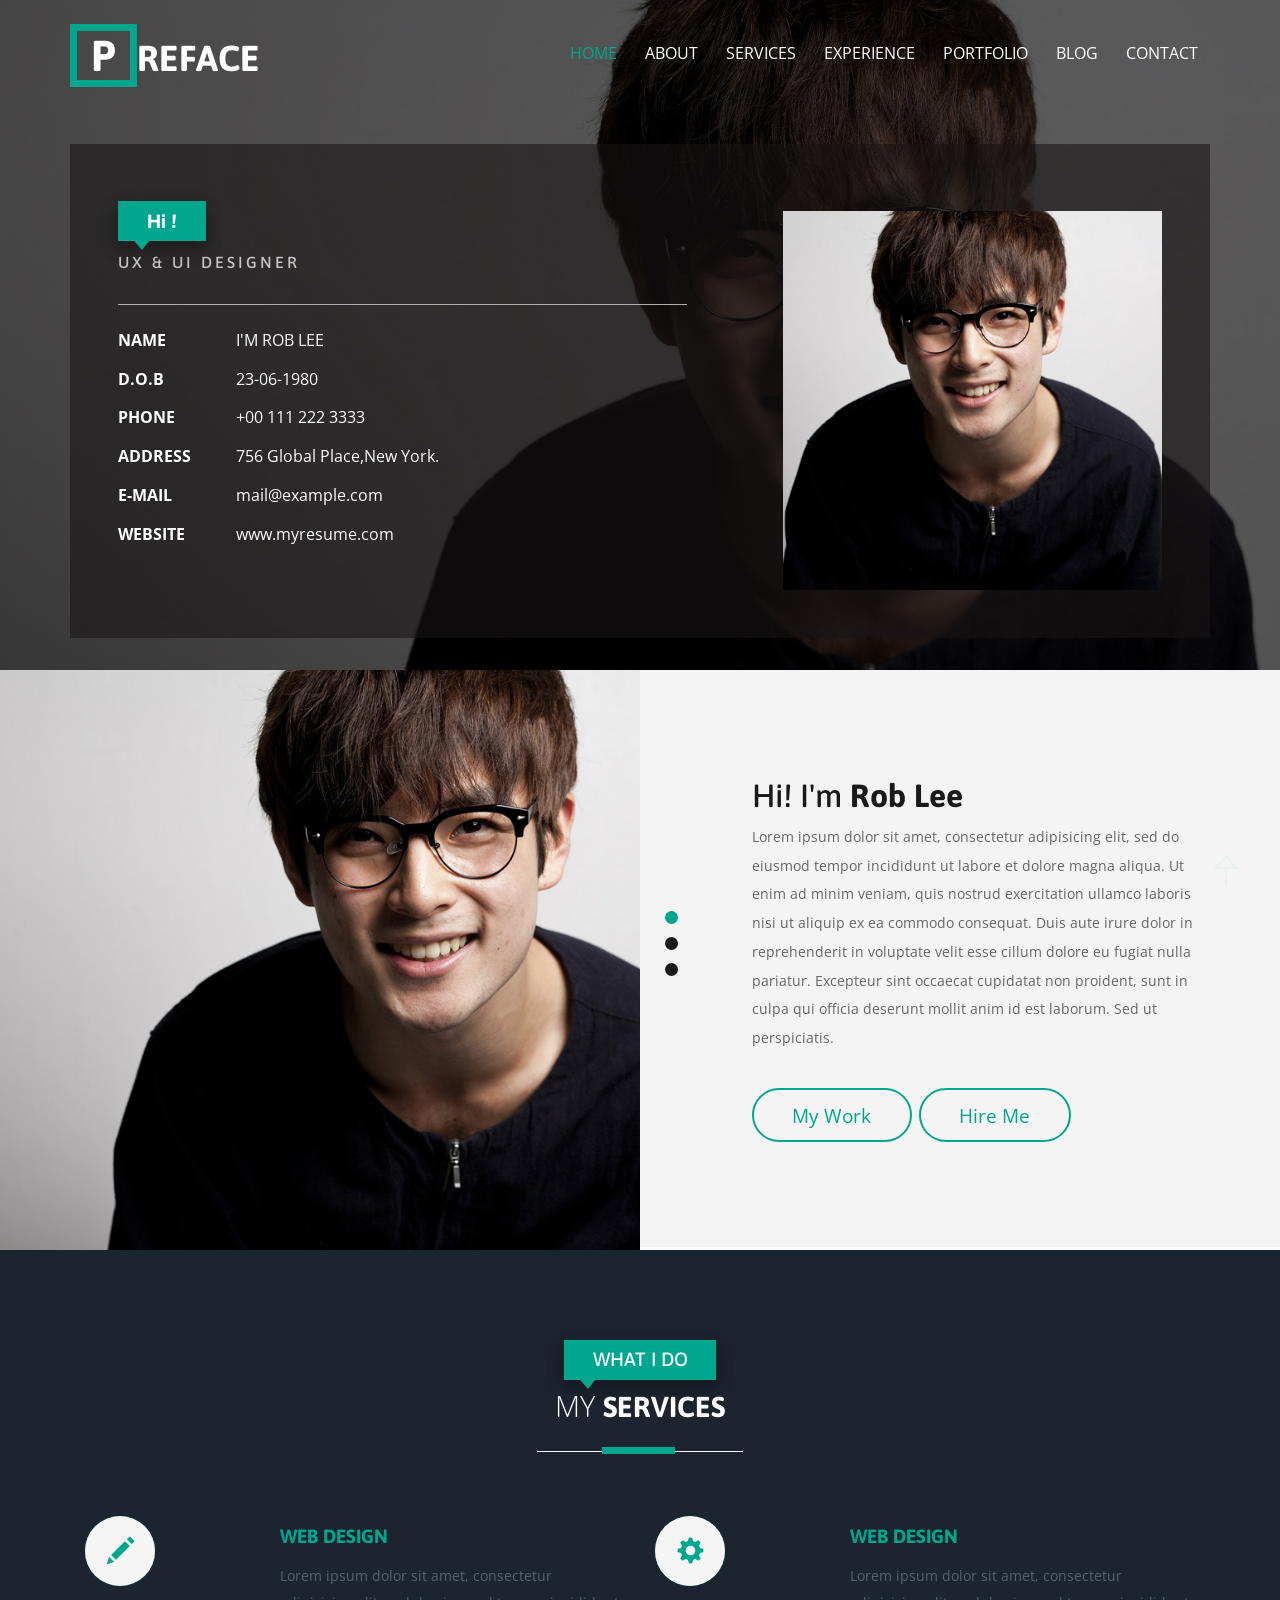
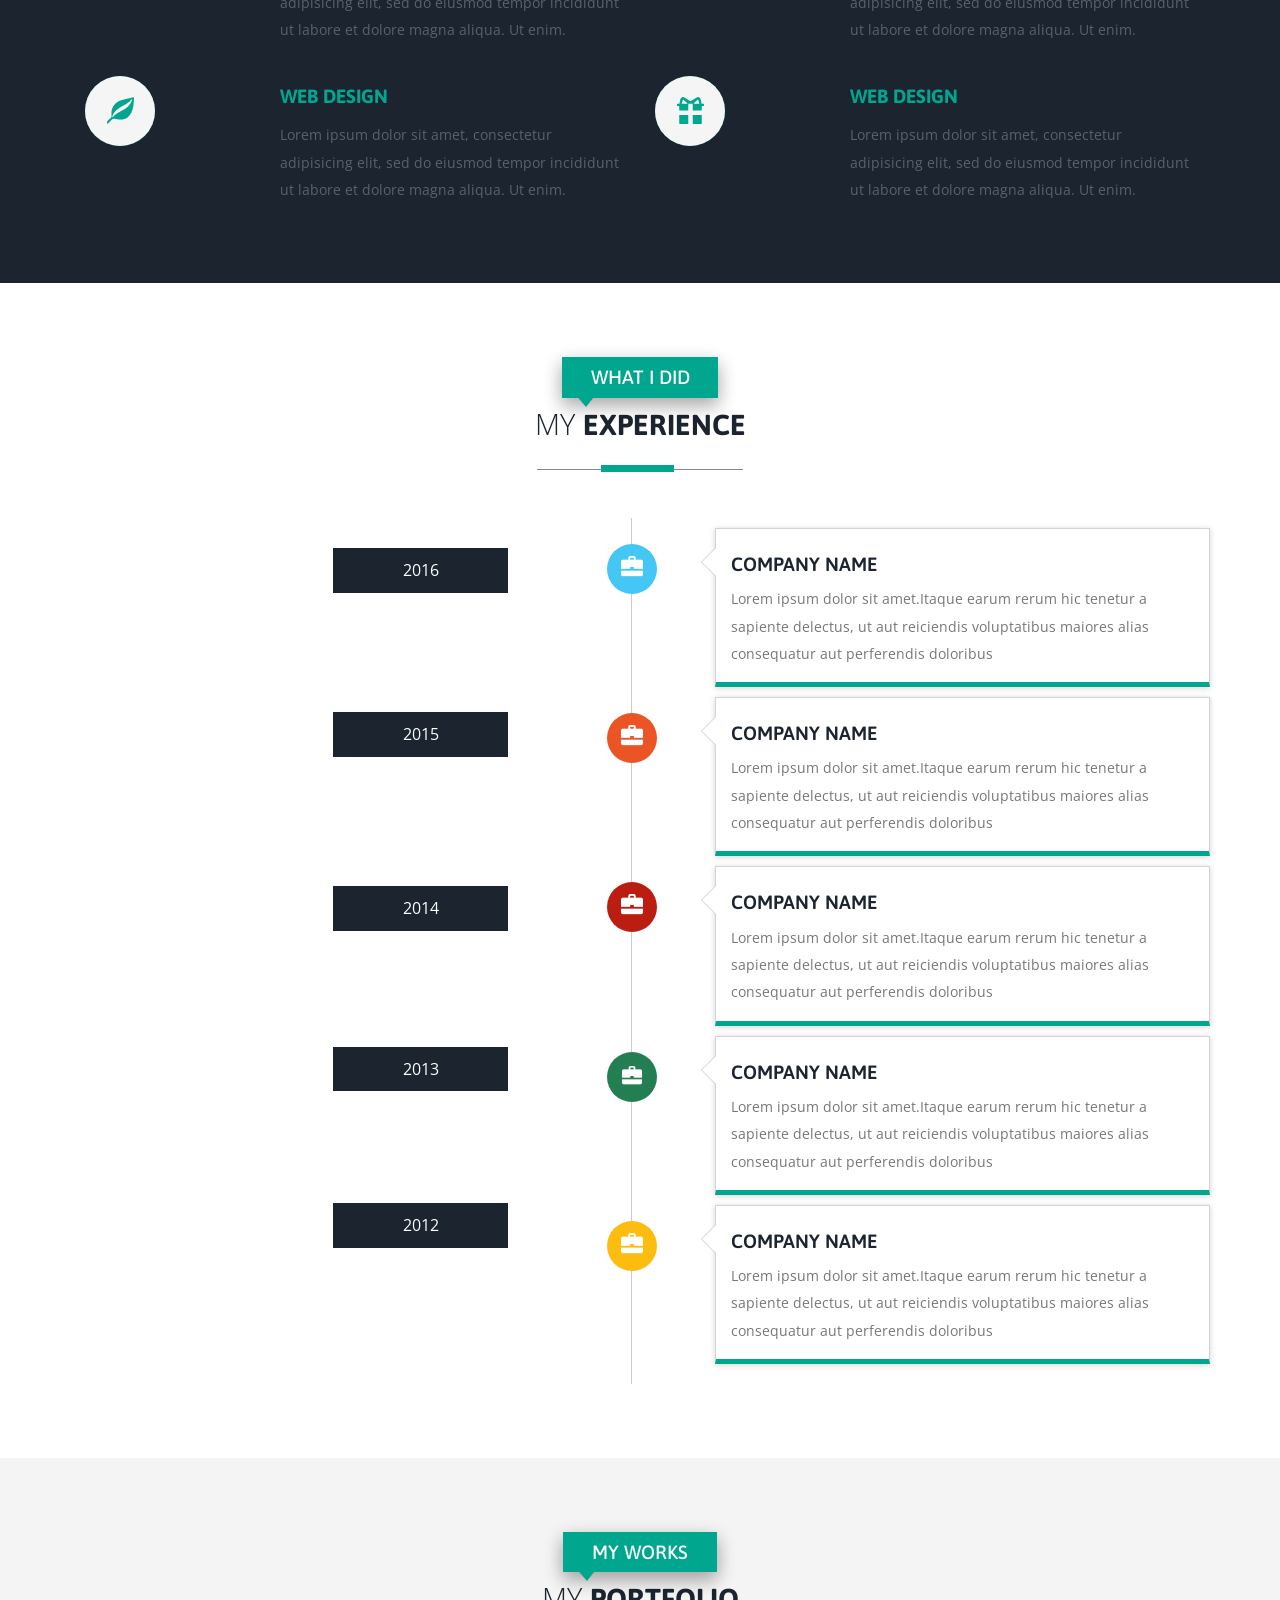
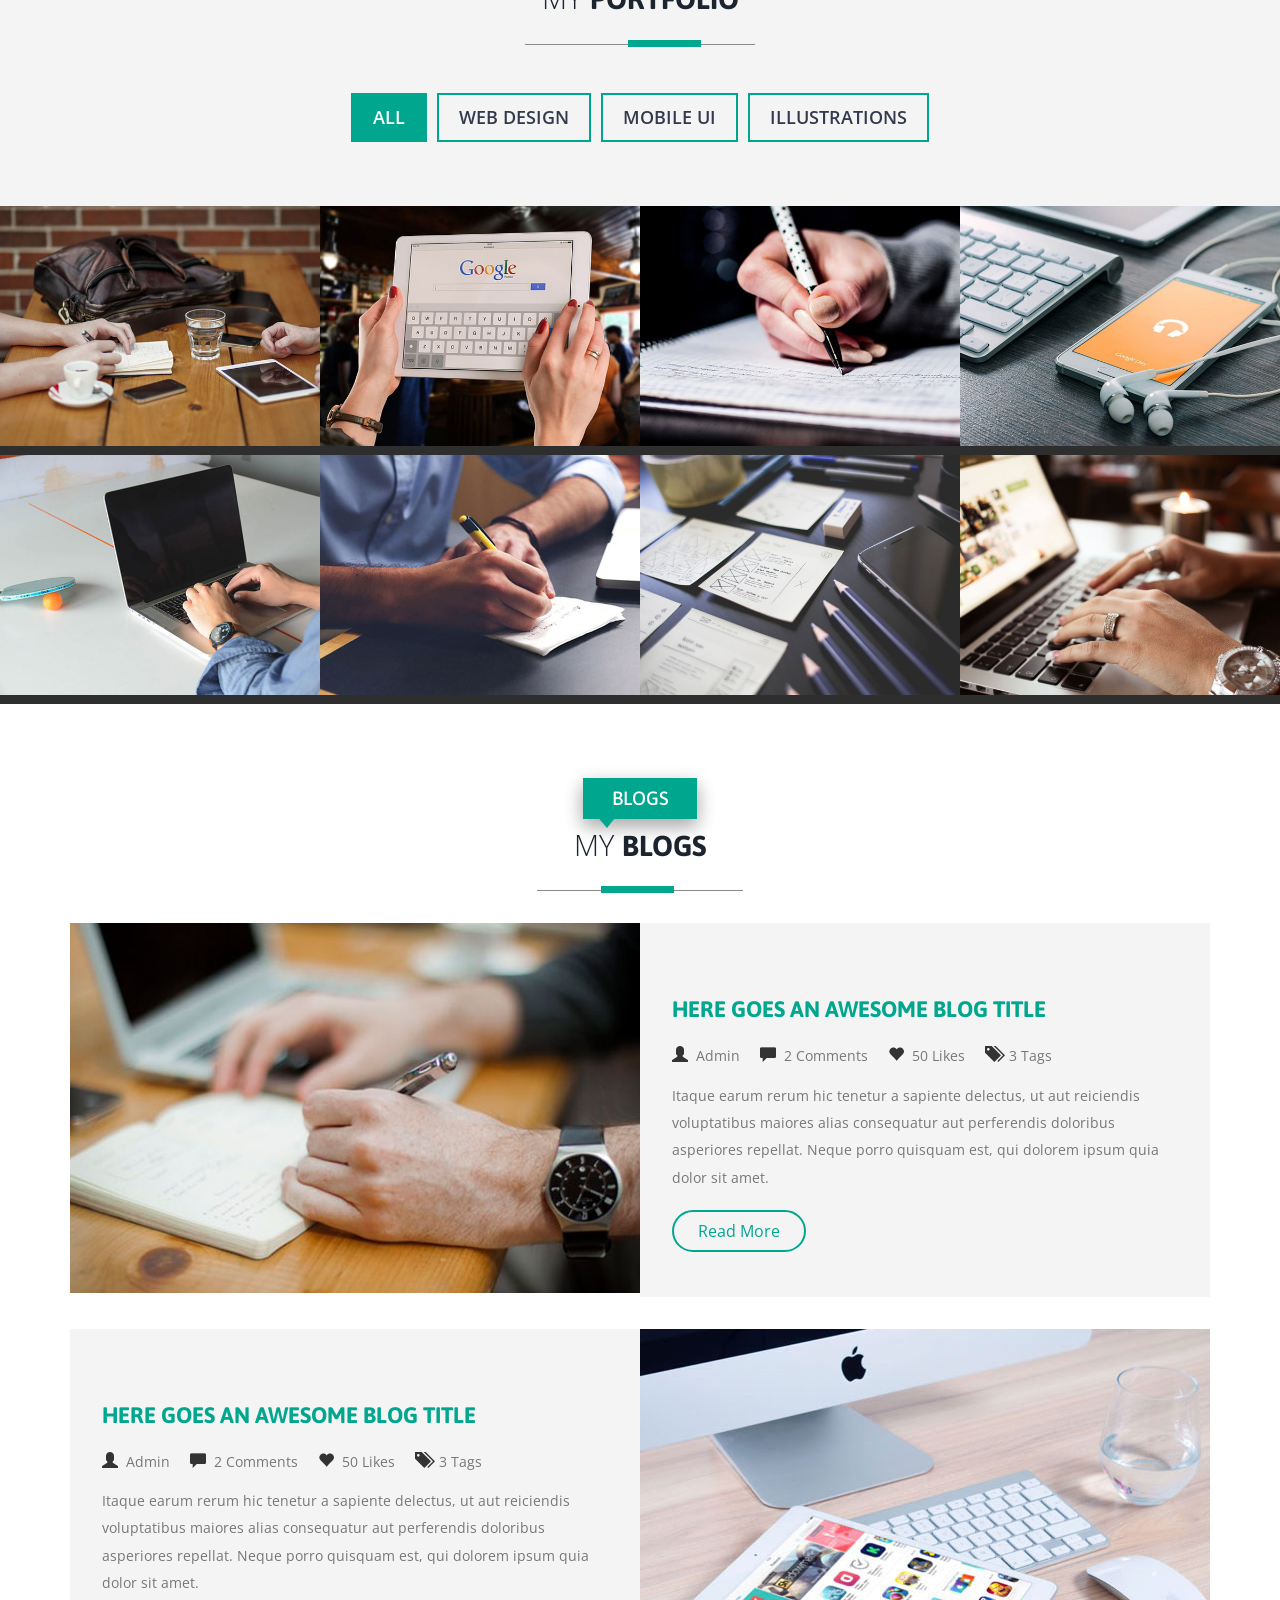
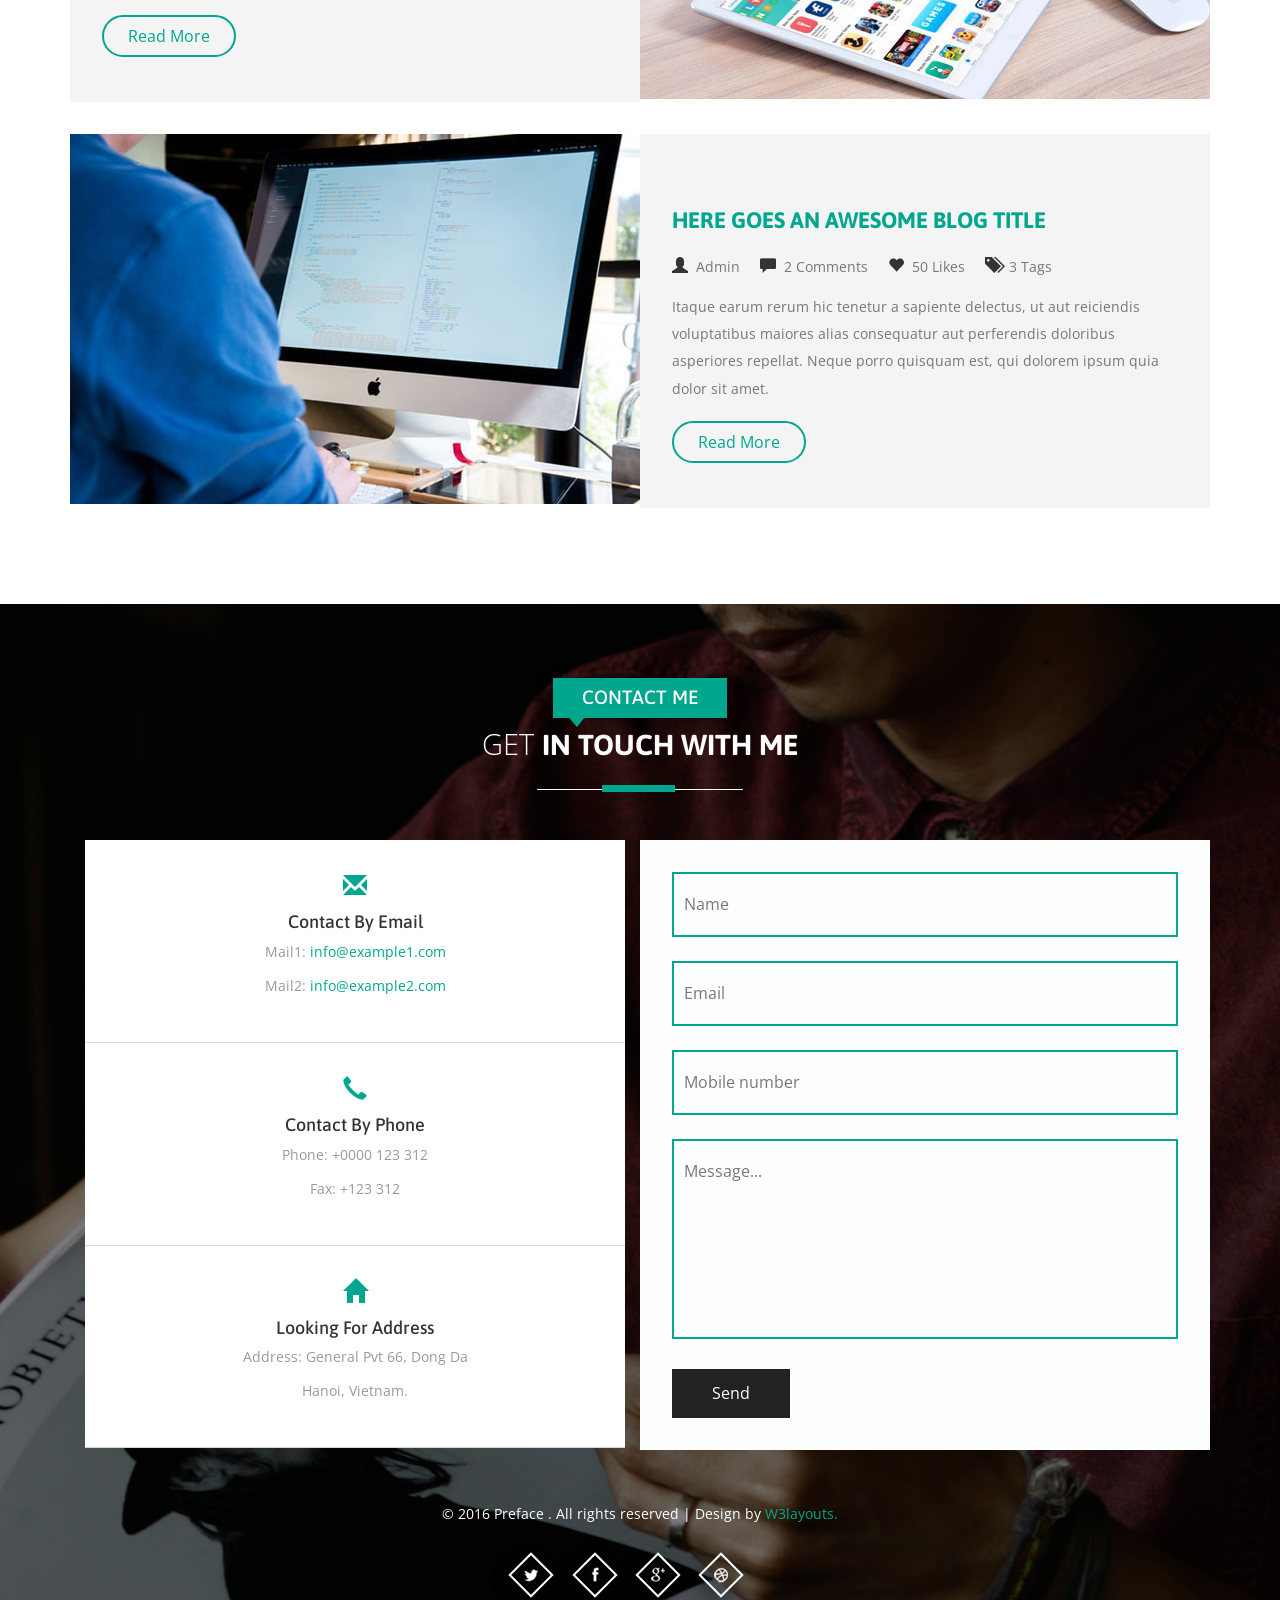
==== commit 1d83e300: "added template" ====
--- a/index.html
+++ b/index.html
@@ -1,465 +1,890 @@
+<!--
+Author: W3layouts
+Author URL: http://w3layouts.com
+License: Creative Commons Attribution 3.0 Unported
+License URL: http://creativecommons.org/licenses/by/3.0/
+-->
 <!DOCTYPE HTML>
 <html>
-	<head>
-	<meta charset="utf-8">
-	<meta http-equiv="X-UA-Compatible" content="IE=edge">
-	<title>Work Template</title>
-	<meta name="viewport" content="width=device-width, initial-scale=1">
-	<meta name="description" content="" />
-	<meta name="keywords" content="" />
-	<meta name="author" content="" />
-
-  <!-- Facebook and Twitter integration -->
-	<meta property="og:title" content=""/>
-	<meta property="og:image" content=""/>
-	<meta property="og:url" content=""/>
-	<meta property="og:site_name" content=""/>
-	<meta property="og:description" content=""/>
-	<meta name="twitter:title" content="" />
-	<meta name="twitter:image" content="" />
-	<meta name="twitter:url" content="" />
-	<meta name="twitter:card" content="" />
-
-	<!-- Place favicon.ico and apple-touch-icon.png in the root directory -->
-	<link rel="shortcut icon" href="favicon.ico">
-
-	<link href="https://fonts.googleapis.com/css?family=Quicksand:300,400,500,700" rel="stylesheet">
-	
-	<!-- Animate.css -->
-	<link rel="stylesheet" href="css/animate.css">
-	<!-- Icomoon Icon Fonts-->
-	<link rel="stylesheet" href="css/icomoon.css">
-	<!-- Bootstrap  -->
-	<link rel="stylesheet" href="css/bootstrap.css">
-	<!-- Flexslider  -->
-	<link rel="stylesheet" href="css/flexslider.css">
-	<!-- Theme style  -->
-	<link rel="stylesheet" href="css/style.css">
-
-	<!-- Modernizr JS -->
-	<script src="js/modernizr-2.6.2.min.js"></script>
-	<!-- FOR IE9 below -->
-	<!--[if lt IE 9]>
-	<script src="js/respond.min.js"></script>
-	<![endif]-->
-
-	</head>
+<head>
+<title>Preface a Personal Category Flat Bootstrap Responsive Website Template| Home :: w3layouts</title>
+<link href="css/bootstrap.css" rel='stylesheet' type='text/css' />
+<!-- jQuery (necessary for Bootstrap's JavaScript plugins) -->
+<script src="js/jquery.min.js"></script>
+<!-- Custom Theme files -->
+<link href="css/style.css" rel='stylesheet' type='text/css' />
+ <!-- Custom Theme files -->
+ <meta name="viewport" content="width=device-width, initial-scale=1">
+ <meta http-equiv="Content-Type" content="text/html; charset=utf-8" />
+ <meta name="keywords" content="Preface Responsive web template, Bootstrap Web Templates, Flat Web Templates, Android Compatible web template, 
+Smartphone Compatible web template, free webdesigns for Nokia, Samsung, LG, Sony Ericsson, Motorola web design" />
+<!-- webfonts -->
+	<link href='//fonts.googleapis.com/css?family=Asap:400,700,400italic' rel='stylesheet' type='text/css'>
+	<link href='//fonts.googleapis.com/css?family=Open+Sans:400,300,600' rel='stylesheet' type='text/css'>
+<!-- webfonts -->
+ <!---- start-smoth-scrolling---->
+<script type="text/javascript" src="js/move-top.js"></script>
+<script type="text/javascript" src="js/easing.js"></script>
+	<script type="text/javascript">
+			jQuery(document).ready(function($) {
+				$(".scroll").click(function(event){		
+					event.preventDefault();
+					$('html,body').animate({scrollTop:$(this.hash).offset().top},1000);
+				});
+			});
+		</script>
+ <!---- start-smoth-scrolling---->
+</head>
 	<body>
-	<div id="colorlib-page">
-		<a href="#" class="js-colorlib-nav-toggle colorlib-nav-toggle"><i></i></a>
-		<aside id="colorlib-aside" role="complementary" class="border js-fullheight">
-			<h1 id="colorlib-logo"><a href="index.html"><span>Wo</span><span>rk</span></a></h1>
-			<nav id="colorlib-main-menu" role="navigation">
-				<ul>
-					<li class="colorlib-active"><a href="index.html">Home</a></li>
-					<li><a href="work.html">Work</a></li>
-					<li><a href="about.html">About</a></li>
-					<li><a href="services.html">Services</a></li>
-					<li><a href="blog.html">Blog</a></li>
-					<li><a href="contact.html">Contact</a></li>
-				</ul>
-			</nav>
-
-			<div class="colorlib-footer">
-				<ul>
-					<li><a href="#"><i class="icon-facebook2"></i></a></li>
-					<li><a href="#"><i class="icon-twitter2"></i></a></li>
-					<li><a href="#"><i class="icon-instagram"></i></a></li>
-					<li><a href="#"><i class="icon-linkedin2"></i></a></li>
-				</ul>
-			</div>
-
-		</aside>
-
-		<div id="colorlib-main">
-			<aside id="colorlib-hero" class="js-fullheight">
-				<div class="flexslider js-fullheight">
-					<ul class="slides">
-				   	<li style="background-image: url(images/img/img_bg_1.jpg);">
-				   		<div class="overlay"></div>
-				   		<div class="container-fluid">
-				   			<div class="row">
-					   			<div class="col-md-8 col-md-offset-2 col-md-pull-2 js-fullheight slider-text">
-					   				<div class="slider-text-inner">
-					   					<div class="desc">
-						   					<h1>Welcome</h1>
-						   					<h2>To the world of gadgets <a href="manojgulati.wordpress.com" target="_blank">manojgulati</a></h2>
-												<p><a class="btn btn-primary btn-learn">Learn More<i class="icon-arrow-right3"></i></a></p>
-											</div>
-					   				</div>
-					   			</div>
-					   		</div>
-				   		</div>
-				   	</li>
-				   	<li style="background-image: url(images/img/img_bg_2.jpg);">
-				   		<div class="overlay"></div>
-				   		<div class="container-fluid">
-				   			<div class="row">
-					   			<div class="col-md-8 col-md-offset-2 col-md-pull-2 js-fullheight slider-text">
-					   				<div class="slider-text-inner">
-					   					<div class="desc">
-						   					<h1>World's Most Unique</h1
->												<h2>devices hand-crafted to suit your needs</h2>
-												<p><a class="btn btn-primary btn-learn">Learn More<i class="icon-arrow-right3"></i></a></p>
-											</div>
-					   				</div>
-					   			</div>
-					   		</div>
-				   		</div>
-				   	</li>
-				   	<li style="background-image: url(images/img/img_bg_3.jpg);">
-				   		<div class="overlay"></div>
-				   		<div class="container-fluid">
-				   			<div class="row">
-					   			<div class="col-md-8 col-md-offset-2 col-md-pull-2 js-fullheight slider-text">
-					   				<div class="slider-text-inner">
-					   					<div class="desc">
-						   					<h1>The best designs and implementation</h1>
-												<h2>To go with the trend</h2>
-												<p><a class="btn btn-primary btn-learn">Learn More<i class="icon-arrow-right3"></i></a></p>
-											</div>
-					   				</div>
-					   			</div>
-					   		</div>
-				   		</div>
-				   	</li>
-				  	</ul>
-			  	</div>
-			</aside>
-
-			<div class="colorlib-about">
-				<div class="container-fluid">
-					<div class="row">
-						<div class="col-md-6">
-							<div class="about-img animate-box" data-animate-effect="fadeInLeft" style="background-image: url(images/img/img_bg_2.jpg);">
-								<div class="about-img-2 animate-box" data-animate-effect="fadeInRight" style="background-image: url(images/img/img_bg_3.jpg);"></div>
-							</div>
-						</div>
-						<div class="col-md-6 animate-box" data-animate-effect="fadeInLeft">
-							<div class="about-desc">
-								<span class="heading-meta">Welcome &amp;</span>
-								<h3>Hello! My name is Manoj Gulati!</h3>
-								<p>I am a fifth-year graduate student at IIIT-D, working in Embedded System Design and RF Sensing at Energy Lab. I am jointly advised by Dr Amarjeet Singh and Dr Shobha Sundar Ram. I am also associated with RF and Applied Electromagnetics Lab led by Dr SS Ram and Dr MS Hashmi.
-I am also a visiting research scholar at Ubicomp Lab in the University of Washington, where I am working with Prof. Shwetak Patel and Sidhant Gupta.</p>
-							</div>
-							 <div class="fancy-collapse-panel">
-								<div class="panel-group" id="accordion" role="tablist" aria-multiselectable="true">
-									<div class="panel panel-default">
-									    <div class="panel-heading" role="tab" id="headingOne">
-									        <h4 class="panel-title">
-									            <a data-toggle="collapse" data-parent="#accordion" href="#collapseOne" aria-expanded="true" aria-controls="collapseOne">What i do?
-									            </a>
-									        </h4>
-									    </div>
-									    <div id="collapseOne" class="panel-collapse collapse in" role="tabpanel" aria-labelledby="headingOne">
-									         <div class="panel-body">
-									            <div class="row">
-										      		<div class="col-md-6">
-										      			<p>I live alone so I have to do almost all the chores myself.If I had to explain all the work I do, I'll probably need a bigger space!</p>
-										      		</div>
-										      		<div class="col-md-6">
-										      			<p>I know this is some more space, but hey I need more than this. Infact i have a whole section prepared for this. Go on , keep on scrolling!</p>
-										      		</div>
-										      	</div>
-									         </div>
-									    </div>
-									</div>
-									<!-- <div class="panel panel-default">
-									    <div class="panel-heading" role="tab" id="headingTwo">
-									        <h4 class="panel-title">
-									            <a class="collapsed" data-toggle="collapse" data-parent="#accordion" href="#collapseTwo" aria-expanded="false" aria-controls="collapseTwo">What I do?
-									            </a>
-									        </h4>
-									    </div>
-									    <div id="collapseTwo" class="panel-collapse collapse" role="tabpanel" aria-labelledby="headingTwo">
-									        <div class="panel-body">
-									            <p>Far far away, behind the word <strong>mountains</strong>, far from the countries Vokalia and Consonantia, there live the blind texts. Separated they live in Bookmarksgrove right at the coast of the Semantics, a large language ocean.</p>
-													<ul>
-														<li>Separated they live in Bookmarksgrove right</li>
-														<li>Separated they live in Bookmarksgrove right</li>
-													</ul>
-									        </div>
-									    </div>
-									</div> -->
-									<div class="panel panel-default">
-									    <div class="panel-heading" role="tab" id="headingThree">
-									        <h4 class="panel-title">
-									            <a class="collapsed" data-toggle="collapse" data-parent="#accordion" href="#collapseThree" aria-expanded="false" aria-controls="collapseThree">My Specialties
-									            </a>
-									        </h4>
-									    </div>
-									    <div id="collapseThree" class="panel-collapse collapse" role="tabpanel" aria-labelledby="headingThree">
-									        <div class="panel-body">
-									            <p>Far far away, behind the word <strong>mountains</strong>, far from the countries Vokalia and Consonantia, there live the blind texts. Separated they live in Bookmarksgrove right at the coast of the Semantics, a large language ocean.</p>	
-									        </div>
-									    </div>
-									</div>
-								</div>
-							</div>
-						</div>
-					</div>
-				</div>
-			</div>
-			 
-			<div class="colorlib-services">
-				<div class="container-fluid">
-					<div class="row">
-						<div class="col-md-6 col-md-offset-3 col-md-pull-3">
-							<span class="heading-meta">What I do?</span>
-							<h2 class="colorlib-heading animate-box" data-animate-effect="fadeInLeft">Here are some of my expertise</h2>
-						</div>
-					</div>
-					<div class="row">
-						<div class="col-md-6">
-							<div class="colorlib-feature animate-box" data-animate-effect="fadeInLeft">
-								<div class="colorlib-icon">
-									<i class="icon-tag"></i>
-								</div>
-								<div class="colorlib-text">
-									<h3>Tinkering</h3>
-									<p>Far far away, behind the word mountains, far from the countries Vokalia and Consonantia, there live the blind texts. </p>
-								</div>
-							</div>
-
-							<div class="colorlib-feature animate-box" data-animate-effect="fadeInLeft">
-								<div class="colorlib-icon">
-									<i class="icon-pen2"></i>
-								</div>
-								<div class="colorlib-text">
-									<h3>Writer</h3>
-									<p>Far far away, behind the word mountains, far from the countries Vokalia and Consonantia, there live the blind texts. </p>
-								</div>
-							</div>
-
-							<div class="colorlib-feature animate-box" data-animate-effect="fadeInLeft">
-								<div class="colorlib-icon">
-									<i class="icon-search3"></i>
-								</div>
-								<div class="colorlib-text">
-									<h3>Reseacher</h3>
-									<p>Far far away, behind the word mountains, far from the countries Vokalia and Consonantia, there live the blind texts. </p>
-								</div>
-							</div>
-						</div>
-						<div class="col-md-6">
-							<div class="colorlib-feature animate-box" data-animate-effect="fadeInLeft">
-								<div class="colorlib-icon">
-									<i class="icon-paperplane"></i>
-								</div>
-								<div class="colorlib-text">
-									<h3>Tourist</h3>
-									<p>Far far away, behind the word mountains, far from the countries Vokalia and Consonantia, there live the blind texts. </p>
-								</div>
-							</div>
-
-							<div class="colorlib-feature animate-box" data-animate-effect="fadeInLeft">
-								<div class="colorlib-icon">
-									<i class="icon-device-desktop"></i>
-								</div>
-								<div class="colorlib-text">
-									<h3>TV Addict</h3>
-									<p>Far far away, behind the word mountains, far from the countries Vokalia and Consonantia, there live the blind texts. </p>
-								</div>
-							</div>
-
-							<!-- <div class="colorlib-feature animate-box" data-animate-effect="fadeInLeft">
-								<div class="colorlib-icon">
-									<i class="icon-help"></i>
-								</div>
-								<div class="colorlib-text">
-									<h3> &amp; Support</h3>
-									<p>Far far away, behind the word mountains, far from the countries Vokalia and Consonantia, there live the blind texts. </p>
-								</div>
-							</div> -->
-						</div>
-					</div>
-				</div>
-			</div>
-
-			<div class="colorlib-work">
-				<div class="container-fluid">
-					<div class="row">
-						<div class="col-md-6 col-md-offset-3 col-md-pull-3">
-							<span class="heading-meta">My Work</span>
-							<h2 class="colorlib-heading animate-box" data-animate-effect="fadeInLeft">Recent Work</h2>
-						</div>
-					</div>
-					<div class="row">
-						<div class="col-md-6 animate-box" data-animate-effect="fadeInLeft">
-							<div class="project" style="background-image: url(images/work-1.jpg);">
-								<div class="desc">
-									<div class="con">
-										<h3><a href="work.html">Work 01</a></h3>
-										<span>Branding, Ilustration</span>
-										<p class="icon">
-											<span><a href="#"><i class="icon-share3"></i></a></span>
-											<span><a href="#"><i class="icon-eye"></i> 100</a></span>
-											<span><a href="#"><i class="icon-heart"></i> 49</a></span>
-										</p>
-									</div>
-								</div>
-							</div>
-						</div>
-						<div class="col-md-6 animate-box" data-animate-effect="fadeInLeft">
-							<div class="project" style="background-image: url(images/work-2.jpg);">
-								<div class="desc">
-									<div class="con">
-										<h3><a href="work.html">Work 02</a></h3>
-										<span>Logo, Web, Branding</span>
-										<p class="icon">
-											<span><a href="#"><i class="icon-share3"></i></a></span>
-											<span><a href="#"><i class="icon-eye"></i> 100</a></span>
-											<span><a href="#"><i class="icon-heart"></i> 49</a></span>
-										</p>
-									</div>
-								</div>
-							</div>
-						</div>
-						<div class="col-md-6 animate-box" data-animate-effect="fadeInLeft">
-							<div class="project" style="background-image: url(images/work-3.jpg);">
-								<div class="desc">
-									<div class="con">
-										<h3><a href="work.html">Work 03</a></h3>
-										<span>Illustration, Logo</span>
-										<p class="icon">
-											<span><a href="#"><i class="icon-share3"></i></a></span>
-											<span><a href="#"><i class="icon-eye"></i> 100</a></span>
-											<span><a href="#"><i class="icon-heart"></i> 49</a></span>
-										</p>
-									</div>
-								</div>
-							</div>
-						</div>
-						<div class="col-md-6 animate-box" data-animate-effect="fadeInLeft">
-							<div class="project" style="background-image: url(images/work-4.jpg);">
-								<div class="desc">
-									<div class="con">
-										<h3><a href="work.html">Work 04</a></h3>
-										<span>Web, Logo, Branding</span>
-										<p class="icon">
-											<span><a href="#"><i class="icon-share3"></i></a></span>
-											<span><a href="#"><i class="icon-eye"></i> 100</a></span>
-											<span><a href="#"><i class="icon-heart"></i> 49</a></span>
-										</p>
-									</div>
-								</div>
-							</div>
-						</div>
-						<div class="col-md-6 animate-box" data-animate-effect="fadeInLeft">
-							<div class="project" style="background-image: url(images/work-5.jpg);">
-								<div class="desc">
-									<div class="con">
-										<h3><a href="work.html">Work 05</a></h3>
-										<span>Illustration, Logo</span>
-										<p class="icon">
-											<span><a href="#"><i class="icon-share3"></i></a></span>
-											<span><a href="#"><i class="icon-eye"></i> 100</a></span>
-											<span><a href="#"><i class="icon-heart"></i> 49</a></span>
-										</p>
-									</div>
-								</div>
-							</div>
-						</div>
-						<div class="col-md-6 animate-box" data-animate-effect="fadeInLeft">
-							<div class="project" style="background-image: url(images/work-6.jpg);">
-								<div class="desc">
-									<div class="con">
-										<h3><a href="work.html">Work 06</a></h3>
-										<span>Web, Logo, Branding</span>
-										<p class="icon">
-											<span><a href="#"><i class="icon-share3"></i></a></span>
-											<span><a href="#"><i class="icon-eye"></i> 100</a></span>
-											<span><a href="#"><i class="icon-heart"></i> 49</a></span>
-										</p>
-									</div>
-								</div>
-							</div>
-						</div>
-					</div>
-				</div>
-			</div>
-
-			<!-- <div class="colorlib-blog">
-				<div class="container-fluid">
-					<div class="row">
-						<div class="col-md-6 col-md-offset-3 col-md-pull-3">
-							<span class="heading-meta">Read</span>
-							<h2 class="colorlib-heading animate-box" data-animate-effect="fadeInLeft">Recent Blog</h2>
-						</div>
-					</div>
-					<div class="row">
-						<div class="col-md-4 col-sm-6 animate-box" data-animate-effect="fadeInLeft">
-							<div class="blog-entry">
-								<a href="blog.html" class="blog-img"><img src="images/img-1.jpg" class="img-responsive" alt="HTML5 Bootstrap Template by colorlib.com"></a>
-								<div class="desc">
-									<span><small>Feb 07, 2018 </small> | <small> Web Design </small> | <small> <i class="icon-bubble3"></i> 4</small></span>
-									<h3><a href="blog.html">18 Awesome sites</a></h3>
-									<p>Separated they live in Bookmarksgrove right at the coast of the Semantics, a large language ocean.</p>
-									<a href="blog.html" class="lead">Read More <i class="icon-arrow-right3"></i></a>
-								</div>
-							</div>
-						</div>
-						<div class="col-md-4 col-sm-6 animate-box" data-animate-effect="fadeInLeft">
-							<div class="blog-entry">
-								<a href="blog.html" class="blog-img"><img src="images/img-2.jpg" class="img-responsive" alt="HTML5 Bootstrap Template by colorlib.com"></a>
-								<div class="desc">
-									<span><small>Feb 07, 2018 </small> | <small> Web Design </small> | <small> <i class="icon-bubble3"></i> 4</small></span>
-									<h3><a href="blog.html">Wordpress for a Beginner</a></h3>
-									<p>Separated they live in Bookmarksgrove right at the coast of the Semantics, a large language ocean.</p>
-									<a href="blog.html" class="lead">Read More <i class="icon-arrow-right3"></i></a>
-								</div>
-							</div>
-						</div>
-						<div class="col-md-4 col-sm-6 animate-box" data-animate-effect="fadeInLeft">
-							<div class="blog-entry">
-								<a href="blog.html" class="blog-img"><img src="images/img-3.jpg" class="img-responsive" alt="HTML5 Bootstrap Template by colorlib.com"></a>
-								<div class="desc">
-									<span><small>Feb 07, 2018 </small> | <small> Inspiration </small> | <small> <i class="icon-bubble3"></i> 4</small></span>
-									<h3><a href="blog.html">Make website from scratch</a></h3>
-									<p>Separated they live in Bookmarksgrove right at the coast of the Semantics, a large language ocean.</p>
-									<a href="blog.html" class="lead">Read More <i class="icon-arrow-right3"></i></a>
-								</div>
-							</div>
-						</div>
-					</div>
-				</div>
-			</div>
- -->
-			<div id="get-in-touch" class="colorlib-bg-color">
-				<div class="colorlib-narrow-content">
-					<div class="row">
-						<div class="col-md-6 animate-box" data-animate-effect="fadeInLeft">
-							<h2>Get in Touch!</h2>
-						</div>
-					</div>
-					<div class="row">
-						<div class="col-md-6 col-md-offset-3 col-md-pull-3 animate-box" data-animate-effect="fadeInLeft">
-							<p class="colorlib-lead">Separated they live in Bookmarksgrove right at the coast of the Semantics, a large language ocean.</p>
-							<p><a href="#" class="btn btn-primary btn-learn">Contact me!</a></p>
-						</div>
+		<!-- container -->
+			<!-- header -->
+			<div id="home" class="header">
+				<div class="container">
+				<!-- top-hedader -->
+				<div class="top-header">
+					<!-- /logo -->
+					<!--top-nav---->
+					<div class="top-nav">
+					<div class="navigation">
+					<div class="logo">
+						<h1><a href="index.html"><span>P</span>REFACE</a></h1>
+					</div>
+					<div class="navigation-right">
+						<span class="menu"><img src="images/menu.png" alt=" " /></span>
+						<nav class="link-effect-3" id="link-effect-3">
+							<ul class="nav1 nav nav-wil">
+								<li class="active"><a data-hover="Home" href="index.html">Home</a></li>
+								<li><a class="scroll" data-hover="About" href="#about">About</a></li>
+								<li><a class="scroll" data-hover="Services" href="#services" >Services</a></li>
+								<li><a class="scroll" data-hover="Experience" href="#work">Experience</a></li>
+								<li><a class="scroll" data-hover="Portfolio" href="#port">Portfolio</a></li>
+								<li><a class="scroll" data-hover="Blog" href="#blogs">Blog</a></li>
+								<li><a class="scroll" data-hover="Contact" href="#contact">Contact</a></li>
+							</ul>
+						</nav>
+							<!-- script-for-menu -->
+								<script>
+								   $( "span.menu" ).click(function() {
+									 $( "ul.nav1" ).slideToggle( 300, function() {
+									 // Animation complete.
+									  });
+									 });
+								</script>
+							<!-- /script-for-menu -->
+					</div>
+					<div class="clearfix"></div>
+				</div>
+				<!-- /top-hedader -->
+				</div>
+			<div class="banner-info">
+				<div class="col-md-7 header-right">
+					<h1>Hi !</h1>
+					<h6>UX & UI DESIGNER</h6>
+					<ul class="address">
+					
+					<li>
+							<ul class="address-text">
+								<li><b>NAME</b></li>
+								<li>I'M ROB LEE</li>
+							</ul>
+						</li>
+						<li>
+							<ul class="address-text">
+								<li><b>D.O.B</b></li>
+								<li>23-06-1980</li>
+							</ul>
+						</li>
+						<li>
+							<ul class="address-text">
+								<li><b>PHONE </b></li>
+								<li>+00 111 222 3333</li>
+							</ul>
+						</li>
+						<li>
+							<ul class="address-text">
+								<li><b>ADDRESS </b></li>
+								<li>756 Global Place,New York.</li>
+							</ul>
+						</li>
+						<li>
+							<ul class="address-text">
+								<li><b>E-MAIL </b></li>
+								<li><a href="mailto:example@mail.com"> mail@example.com</a></li>
+							</ul>
+						</li>
+						<li>
+							<ul class="address-text">
+								<li><b>WEBSITE </b></li>
+								<li><a href="http://w3layouts.com">www.myresume.com</a></li>
+							</ul>
+						</li>
 						
-					</div>
-				</div>
+					</ul>
+				</div>
+				<div class="col-md-5 header-left">
+					<img src="images/img1.jpg" alt="">
+				</div>
+				<div class="clearfix"> </div>
+						
+		      </div>
 			</div>
 		</div>
 	</div>
+			<!-- about -->
+			<div id="about" class="about">
+				<div class="col-md-6 about-left">
+					<div id="owl-demo1" class="owl-carousel owl-carousel2">
+					                <div class="item">
+					                	<div class="about-left-grid">
+											<h2>Hi! I'm <span>Rob Lee</span></h2>
+											<p>Lorem ipsum dolor sit amet, consectetur adipisicing elit, sed do eiusmod tempor incididunt ut labore et dolore magna aliqua. Ut enim ad minim veniam, quis nostrud exercitation ullamco laboris nisi ut aliquip ex ea commodo consequat. Duis aute irure dolor in reprehenderit in voluptate velit esse cillum dolore eu fugiat nulla pariatur. Excepteur sint occaecat cupidatat non proident, sunt in culpa qui officia deserunt mollit anim id est laborum. Sed ut perspiciatis.</p>
+											<ul>
+												<li><a class="a-btn-a scroll" href="#port">My Work</a></li>
+												<li><a class="a-btn-h scroll" href="#contact">Hire Me</a></li>
+											</ul>
+										</div>
+					                </div>
+					                  <div class="item">
+					                	<div class="about-left-grid">
+											<h2>Hi! I'm <span>Rob Lee</span></h2>
+											<p>Lorem ipsum dolor sit amet, consectetur adipisicing elit, sed do eiusmod tempor incididunt ut labore et dolore magna aliqua. Ut enim ad minim veniam, quis nostrud exercitation ullamco laboris nisi ut aliquip ex ea commodo consequat. Duis aute irure dolor in reprehenderit in voluptate velit esse cillum dolore eu fugiat nulla pariatur. Excepteur sint occaecat cupidatat non proident, sunt in culpa qui officia deserunt mollit anim id est laborum. Sed ut perspiciatis.</p>
+											<ul>
+												<li><a class="a-btn-a scroll" href="#port">My Work</a></li>
+												<li><a class="a-btn-h scroll" href="#contact">Hire Me</a></li>
+											</ul>
+										</div>
+					                </div>
+					                  <div class="item">
+					                	<div class="about-left-grid">
+											<h2>Hi! I'm <span>ROB LEE</span></h2>
+											<p>Lorem ipsum dolor sit amet, consectetur adipisicing elit, sed do eiusmod tempor incididunt ut labore et dolore magna aliqua. Ut enim ad minim veniam, quis nostrud exercitation ullamco laboris nisi ut aliquip ex ea commodo consequat. Duis aute irure dolor in reprehenderit in voluptate velit esse cillum dolore eu fugiat nulla pariatur. Excepteur sint occaecat cupidatat non proident, sunt in culpa qui officia deserunt mollit anim id est laborum. Sed ut perspiciatis.</p>
+											<ul>
+												<li><a class="a-btn-a scroll" href="#port">My Work</a></li>
+												<li><a class="a-btn-h scroll" href="#contact">Hire Me</a></li>
+											</ul>
+										</div>
+					                </div>
+					</div>
+				</div>
+				<div class="col-md-6 about-right">
+					
+				</div>
+				<div class="clearfix"> </div>
+							<link href="css/owl.carousel.css" rel="stylesheet">
+							    <script src="js/owl.carousel.js"></script>
+			<script>
+				$(document).ready(function() {
+					$("#owl-demo1").owlCarousel({
+						items : 1,
+						lazyLoad : false,
+						autoPlay : true,
+						navigation : false,
+						navigationText :  false,
+						pagination : true,
+					});
+				});
+			</script>
+			<!-- Feedback -->
+			<script>
+				$(document).ready(function() {
+					$("#owl-demo3").owlCarousel({
+						items : 1,
+						lazyLoad : false,
+						autoPlay : true,
+						navigation : false,
+						navigationText :  true,
+						pagination :true,
+					});
+				});
+			</script>
+			</div>
+			<!-- /about -->
+			<!-- services -->
+			<div id="services" class="services">
+				<div class="container">
+					<div class="service-head one text-center ">
+						<h4>WHAT I DO</h4>
+						<h3>MY <span>SERVICES</span></h3>
+						<span class="border two"></span>
+					</div>
+					<!-- services-grids -->
+					<div class="wthree_about_right_grids w3l-agile">
+				<div class="col-md-6 wthree_about_right_grid">
+					<div class="col-xs-4 wthree_about_right_grid_left">
+						<div class="hvr-rectangle-in">
+							<i class="glyphicon glyphicon-pencil"></i>
+						</div>
+					</div>
+					<div class="col-xs-8 wthree_about_right_grid_right">
+						<h4>Web Design</h4>
+						<p>Lorem ipsum dolor sit amet, consectetur adipisicing elit, sed do eiusmod tempor incididunt ut labore et dolore magna aliqua. Ut enim.</p>
+					</div>
+					<div class="clearfix"> </div>
+				</div>
+				<div class="col-md-6 wthree_about_right_grid">
+					<div class="col-xs-4 wthree_about_right_grid_left">
+						<div class="hvr-rectangle-in">
+							<i class="glyphicon glyphicon-cog"></i>
+						</div>
+					</div>
+					<div class="col-xs-8 wthree_about_right_grid_right">
+						<h4>Web Design</h4>
+						<p>Lorem ipsum dolor sit amet, consectetur adipisicing elit, sed do eiusmod tempor incididunt ut labore et dolore magna aliqua. Ut enim.</p>
+					</div>
+					<div class="clearfix"> </div>
+				</div>
+				<div class="col-md-6 wthree_about_right_grid">
+					<div class="col-xs-4 wthree_about_right_grid_left">
+						<div class="hvr-rectangle-in">
+							<i class="glyphicon glyphicon-leaf"></i>
+						</div>
+					</div>
+					<div class="col-xs-8 wthree_about_right_grid_right">
+						<h4>Web Design</h4>
+						<p>Lorem ipsum dolor sit amet, consectetur adipisicing elit, sed do eiusmod tempor incididunt ut labore et dolore magna aliqua. Ut enim.</p>
+					</div>
+					<div class="clearfix"> </div>
+				</div>
+				<div class="col-md-6 wthree_about_right_grid">
+					<div class="col-xs-4 wthree_about_right_grid_left">
+						<div class="hvr-rectangle-in">
+							<i class="glyphicon glyphicon-gift"></i>
+						</div>
+					</div>
+					<div class="col-xs-8 wthree_about_right_grid_right">
+						<h4>Web Design</h4>
+						<p>Lorem ipsum dolor sit amet, consectetur adipisicing elit, sed do eiusmod tempor incididunt ut labore et dolore magna aliqua. Ut enim.</p>
+					</div>
+					<div class="clearfix"> </div>
+				</div>
+				<div class="clearfix"> </div>
+			</div>
 
-	<!-- jQuery -->
-	<script src="js/jquery.min.js"></script>
-	<!-- jQuery Easing -->
-	<script src="js/jquery.easing.1.3.js"></script>
-	<!-- Bootstrap -->
-	<script src="js/bootstrap.min.js"></script>
-	<!-- Waypoints -->
-	<script src="js/jquery.waypoints.min.js"></script>
-	<!-- Flexslider -->
-	<script src="js/jquery.flexslider-min.js"></script>
-	<!-- Sticky Kit -->
-	<script src="js/sticky-kit.min.js"></script>
+					<!-- services-grids -->
+				</div>
+			</div>
+			<!-- services -->
+			<!--work-experience-->
+	<div id="work" class="work">
+		<div class="container">
+			<div class="service-head text-center">
+						<h4>WHAT I DID</h4>
+						<h3>MY <span>EXPERIENCE</span></h3>
+						<span class="border one"></span>
+					</div>
+					<div class="time-main w3l-agile">
+							<div class="col-md-6 year-info">
+							   <ul class="year">
+								   <li>2016</li>
+								   <li>2015</li>
+								   <li>2014</li>
+								   <li>2013</li>
+								   <li>2012</li>
+								   <div class="clearfix"></div>
+								</ul>
+							</div> 
+					                        <ul class="col-md-6 timeline">
+																<li>
+																  <div class="timeline-badge info"><i class="glyphicon glyphicon-briefcase"></i></div>
+																  <div class="timeline-panel">
+																	<div class="timeline-heading">
+																	  <h4 class="timeline-title">COMPANY NAME</h4>
+																	</div>
+																	<div class="timeline-body">
+																	  <p>Lorem ipsum dolor sit amet.Itaque earum rerum hic tenetur a sapiente delectus, ut aut reiciendis voluptatibus maiores alias consequatur aut perferendis doloribus </p>
+																	</div>
+																  </div>
+																</li>
+																
+																<li>
+																  <div class="timeline-badge primary"><i class="glyphicon glyphicon-briefcase"></i></div>
+																  <div class="timeline-panel">
+																	<div class="timeline-heading">
+																	  <h4 class="timeline-title">COMPANY NAME</h4>
+																	</div>
+																	<div class="timeline-body">
+																	  <p>Lorem ipsum dolor sit amet.Itaque earum rerum hic tenetur a sapiente delectus, ut aut reiciendis voluptatibus maiores alias consequatur aut perferendis doloribus </p>
+																	</div>
+																  </div>
+																</li>
+																
+																
+																
+																<li>
+																  <div class="timeline-badge danger"><i class="glyphicon glyphicon-briefcase"></i></div>
+																  <div class="timeline-panel">
+																	<div class="timeline-heading">
+																	  <h4 class="timeline-title">COMPANY NAME</h4>
+																	</div>
+																	<div class="timeline-body">
+																	  <p>Lorem ipsum dolor sit amet.Itaque earum rerum hic tenetur a sapiente delectus, ut aut reiciendis voluptatibus maiores alias consequatur aut perferendis doloribus </p>
+																	</div>
+																  </div>
+																</li>
+																
+																<li>
+																  <div class="timeline-badge success"><i class="glyphicon glyphicon-briefcase"></i></div>
+																  <div class="timeline-panel">
+																	<div class="timeline-heading">
+																	  <h4 class="timeline-title">COMPANY NAME</h4>
+																	</div>
+																	<div class="timeline-body">
+																	  <p>Lorem ipsum dolor sit amet.Itaque earum rerum hic tenetur a sapiente delectus, ut aut reiciendis voluptatibus maiores alias consequatur aut perferendis doloribus </p>
+																	</div>
+																  </div>
+																</li>
+																<li>
+																  <div class="timeline-badge pass"><i class="glyphicon glyphicon-briefcase"></i></div>
+																  <div class="timeline-panel">
+																	<div class="timeline-heading">
+																	  <h4 class="timeline-title">COMPANY NAME</h4>
+																	</div>
+																	<div class="timeline-body">
+																	  <p>Lorem ipsum dolor sit amet.Itaque earum rerum hic tenetur a sapiente delectus, ut aut reiciendis voluptatibus maiores alias consequatur aut perferendis doloribus </p>
+																	</div>
+																  </div>
+																</li>
+															</ul>
+								<div class="clearfix"></div>
+								</div>
+						</div>
+				</div>
+	<!--//work-experience-->
+
+		<!-- portfolio -->
+<div class="portfolio" id="port">
+				<div class="service-head text-center">
+						<h4>MY WORKS</h4>
+						<h3>MY <span>PORTFOLIO</span></h3>
+						<span class="border"></span>
+					</div>
+			<div class="portfolio-grids">
+				<script src="js/easyResponsiveTabs.js" type="text/javascript"></script>
+				<script type="text/javascript">
+									$(document).ready(function () {
+										$('#horizontalTab').easyResponsiveTabs({
+											type: 'default', //Types: default, vertical, accordion           
+											width: 'auto', //auto or any width like 600px
+											fit: true   // 100% fit in a container
+										});
+									});
+									
+				</script>
+				<div class="sap_tabs">
+					<div id="horizontalTab" style="display: block; width: 100%; margin: 0px;">
+						<ul class="resp-tabs-list">
+							<li class="resp-tab-item" aria-controls="tab_item-0" role="tab"><span>ALL</span></li> 
+							<li class="resp-tab-item" aria-controls="tab_item-1" role="tab"><span>WEB DESIGN</span></li> 
+							<li class="resp-tab-item" aria-controls="tab_item-2" role="tab"><span>MOBILE UI</span></li> 				
+							<li class="resp-tab-item" aria-controls="tab_item-3" role="tab"><span>ILLUSTRATIONS</span></li> 
+						</ul>				  	 
+						<div class="resp-tabs-container">
+							<div class="tab-1 resp-tab-content" aria-labelledby="tab_item-0">
+								<div class="col-md-3 team-gd ">
+									
+										<a href="#portfolioModal1" class="portfolio-link b-link-diagonal b-animate-go" data-toggle="modal"><img src="images/pic4.jpg" alt="">
+										
+										</a>
+									
+								</div>
+								<div class="col-md-3 team-gd ">
+									
+										<a href="#portfolioModal3" class="portfolio-link b-link-diagonal b-animate-go" data-toggle="modal"><img src="images/pic5.jpg" alt="">
+										
+										</a>
+									
+								</div>
+								<div class="col-md-3 team-gd ">
+									
+										<a href="#portfolioModal2" class="portfolio-link b-link-diagonal b-animate-go" data-toggle="modal"><img src="images/pic9.jpg" alt="">
+										
+										</a>
+									
+								</div>
+								<div class="col-md-3 team-gd ">
+								
+										<a href="#portfolioModal4" class="portfolio-link b-link-diagonal b-animate-go" data-toggle="modal"><img src="images/pic6.jpg" alt="">
+										
+										</a>
+									
+								</div>
+								<div class="col-md-3 team-gd yes_marg ">
+									
+										<a href="#portfolioModal5" class="portfolio-link b-link-diagonal b-animate-go" data-toggle="modal"><img src="images/pic10.jpg" alt="">
+										
+										</a>
+									
+								</div>
+								<div class="col-md-3 team-gd yes_marg ">
+									
+										<a href="#portfolioModal6" class="portfolio-link b-link-diagonal b-animate-go" data-toggle="modal"><img src="images/pic11.jpg" alt="">
+										
+										</a>
+									
+								</div>
+								<div class="col-md-3 team-gd yes_marg ">
+									
+										<a href="#portfolioModal7" class="portfolio-link b-link-diagonal b-animate-go" data-toggle="modal"><img src="images/pic13.jpg" alt="">
+										
+										</a>
+								
+								</div>
+								<div class="col-md-3 team-gd yes_marg ">
+									
+										<a href="#portfolioModal8" class="portfolio-link b-link-diagonal b-animate-go" data-toggle="modal"><img src="images/pic14.jpg" alt="">
+										
+										</a>
+									
+								</div>
+								<div class="clearfix"></div>
+							</div>
+							<div class="tab-1 resp-tab-content" aria-labelledby="tab_item-1">
+								<div class="col-md-3 team-gd ">
+									<div class="thumb">
+										<a href="#portfolioModal5" class="portfolio-link b-link-diagonal b-animate-go" data-toggle="modal"><img src="images/pic10.jpg" alt="">
+										
+										</a>
+									</div>
+								</div>
+								<div class="col-md-3 team-gd  ">
+									<div class="thumb">
+										<a href="#portfolioModal6" class="portfolio-link b-link-diagonal b-animate-go" data-toggle="modal"><img src="images/pic11.jpg" alt="">
+										
+										</a>
+									</div>
+								</div>
+								<div class="col-md-3 team-gd ">
+									
+										<a href="#portfolioModal7" class="portfolio-link b-link-diagonal b-animate-go" data-toggle="modal"><img src="images/pic13.jpg" alt="">
+										
+										</a>
+									
+								</div>
+								<div class="clearfix"></div>
+							</div>
+							<div class="tab-1 resp-tab-content" aria-labelledby="tab_item-2">
+								<div class="col-md-3 team-gd ">
+									
+										<a href="#portfolioModal2" class="portfolio-link b-link-diagonal b-animate-go" data-toggle="modal"><img src="images/pic9.jpg" alt="">
+										
+										</a>
+								
+								</div>
+								<div class="col-md-3 team-gd ">
+									
+										<a href="#portfolioModal4" class="portfolio-link b-link-diagonal b-animate-go" data-toggle="modal"><img src="images/pic6.jpg" alt="">
+										
+										</a>
+									
+								</div>
+								<div class="col-md-3 team-gd">
+									
+										<a href="#portfolioModal5" class="portfolio-link b-link-diagonal b-animate-go" data-toggle="modal"><img src="images/pic10.jpg" alt="">
+										
+										</a>
+									
+								</div>
+								<div class="col-md-3 team-gd">
+									
+										<a href="#portfolioModal6" class="portfolio-link b-link-diagonal b-animate-go" data-toggle="modal"><img src="images/pic11.jpg" alt="">
+									
+										</a>
+									
+								</div>
+								<div class="clearfix"></div>
+							</div>
+								<div class="tab-1 resp-tab-content" aria-labelledby="tab_item-3">
+								<div class="col-md-3 team-gd ">
+									
+										<a href="#portfolioModal5" class="portfolio-link b-link-diagonal b-animate-go" data-toggle="modal"><img src="images/pic10.jpg" alt="">
+										
+										</a>
+									
+								</div>
+								<div class="col-md-3 team-gd">
+									
+										<a href="#portfolioModal6" class="portfolio-link b-link-diagonal b-animate-go" data-toggle="modal"><img src="images/pic11.jpg" alt="">
+										
+										</a>
+									
+								</div>
+								<div class="col-md-3 team-gd ">
+									
+										<a href="#portfolioModal7" class="portfolio-link b-link-diagonal b-animate-go" data-toggle="modal"><img src="images/pic13.jpg" alt="">
+										
+										</a>
+									
+								</div>
+								<div class="clearfix"></div>
+							</div>
+						</div>
+					</div>
+				</div>
+			</div>
+	</div>
+	<!-- //portfolio -->
+    <!-- top-grids -->
+				<div class="blog" id="blogs">
+					<div class="container">
+						<div class="service-head text-center">
+						<h4>BLOGS</h4>
+						<h3>MY <span>BLOGS</span></h3>
+						<span class="border one"></span>
+					</div>
+					   <div class="news-grid w3l-agile">
+					    <div class="col-md-6 news-img">
+						  <a href="#" data-toggle="modal" data-target="#myModal1"> <img src="images/b1.jpg" alt=" " class="img-responsive"></a>
+						 
+						</div>
+					    <div class="col-md-6 news-text">
+						   <h3> <a href="#" data-toggle="modal" data-target="#myModal1">HERE GOES AN AWESOME BLOG TITLE</a></h3>
+							<ul class="news">
+								<li><i class="glyphicon glyphicon-user"></i> <a href="#">Admin</a></li>
+								<li><i class="glyphicon glyphicon-comment"></i> <a href="#">2 Comments</a></li>
+								<li><i class="glyphicon glyphicon-heart"></i> <a href="#">50 Likes</a></li>
+								<li><i class="glyphicon glyphicon-tags"></i> <a href="#">3 Tags</a></li>
+							</ul>
+							<p>Itaque earum rerum hic tenetur a sapiente delectus, ut aut reiciendis voluptatibus maiores alias consequatur aut perferendis doloribus asperiores repellat. Neque porro quisquam est, qui dolorem ipsum quia dolor sit amet.</p>
+							<a href="#" data-toggle="modal" data-target="#myModal1" class="read hvr-shutter-in-horizontal">Read More</a>
+					
+						</div>
+		
+						<div class="clearfix"></div>
+					 </div>
+					  <div class="news-grid">
+
+					    <div class="col-md-6 news-text two">
+						   <h3> <a href="#" data-toggle="modal" data-target="#myModal1">HERE GOES AN AWESOME BLOG TITLE</a></h3>
+							<ul class="news">
+								<li><i class="glyphicon glyphicon-user"></i> <a href="#">Admin</a></li>
+								<li><i class="glyphicon glyphicon-comment"></i> <a href="#">2 Comments</a></li>
+								<li><i class="glyphicon glyphicon-heart"></i> <a href="#">50 Likes</a></li>
+								<li><i class="glyphicon glyphicon-tags"></i> <a href="#">3 Tags</a></li>
+							</ul>
+							<p>Itaque earum rerum hic tenetur a sapiente delectus, ut aut reiciendis voluptatibus maiores alias consequatur aut perferendis doloribus asperiores repellat. Neque porro quisquam est, qui dolorem ipsum quia dolor sit amet.</p>
+								<a href="#" data-toggle="modal" data-target="#myModal1" class="read hvr-shutter-in-horizontal">Read More</a>
+					
+						</div>
+						<div class="col-md-6 news-img two">
+						   <a href="#" data-toggle="modal" data-target="#myModal1"> <img src="images/b2.jpg" alt=" " class="img-responsive"></a>
+						 
+						</div>
+						<div class="clearfix"></div>
+					 </div>
+					  <div class="news-grid">
+					    <div class="col-md-6 news-img">
+						  <a href="#" data-toggle="modal" data-target="#myModal1"> <img src="images/b3.jpg" alt=" " class="img-responsive"></a>
+						 
+						</div>
+					    <div class="col-md-6 news-text">
+						   <h3> <a href="#" data-toggle="modal" data-target="#myModal1">HERE GOES AN AWESOME BLOG TITLE</a></h3>
+							<ul class="news">
+								<li><i class="glyphicon glyphicon-user"></i> <a href="#">Admin</a></li>
+								<li><i class="glyphicon glyphicon-comment"></i> <a href="#">2 Comments</a></li>
+								<li><i class="glyphicon glyphicon-heart"></i> <a href="#">50 Likes</a></li>
+								<li><i class="glyphicon glyphicon-tags"></i> <a href="#">3 Tags</a></li>
+							</ul>
+							<p>Itaque earum rerum hic tenetur a sapiente delectus, ut aut reiciendis voluptatibus maiores alias consequatur aut perferendis doloribus asperiores repellat. Neque porro quisquam est, qui dolorem ipsum quia dolor sit amet.</p>
+							<a href="#" data-toggle="modal" data-target="#myModal1" class="read hvr-shutter-in-horizontal">Read More</a>
+					
+						</div>
+		
+						<div class="clearfix"></div>
+					 </div>
+					</div>
+				</div>
+				<!-- top-grids -->
+	<!-- /blog-pop-->
+			<div class="modal ab fade" id="myModal1" tabindex="-1" role="dialog" aria-labelledby="myModalLabel">
+				<div class="modal-dialog about" role="document">
+					<div class="modal-content about">
+						<div class="modal-header">
+							<button type="button" class="close ab" data-dismiss="modal" aria-label="Close"><span aria-hidden="true">&times;</span></button>						
+						</div>
+						<div class="modal-body about">
+								<div class="about">
+									
+									  <div class="about-inner">
+									   
+									      <img src="images/b3.jpg" alt="about"/>
+										     <h4 class="tittle">A Fews words about us</h4>
+										   <p>Lorem ipsum dolor sit amet Integer gravida,Lorem ipsum dolor sit amet Integer gravida velit,Ming sits in the corner the whole day. She's into crochet. quis dolor tristiqumsan.Mirum est notare quam littera gothica, quam nunc putamus parum claram, anteposuerit litterarum formas humanitatis per seacula quarta decima et quinta decima. velit quis dolor tristiqumsan.</p>
+										    <p>Lorem ipsum dolor sit amet. Integer gravida velit quis dolor tristiqumsan.anteposuerit litterarum formas humanitatis per seacula amet Integer gravida velit. </p>
+									  </div>
+												
+								</div>
+						</div>
+					</div>
+				</div>
+			</div>
+			<!-- //blog-pop-->
+
+			<!-- /header -->
+<div class="footer" id="contact">
+	<div class="container">
+	<div class="service-head one text-center">
+						<h4>CONTACT ME</h4>
+						<h3>GET <span>IN TOUCH WITH ME</span></h3>
+						<span class="border two"></span>
+					</div>
+		<div class="mail_us">
+			<div class="col-md-6 mail_left">
+				<div class="contact-grid1-left">
+					<div class="contact-grid1-left1">
+						<span class="glyphicon glyphicon-envelope" aria-hidden="true"></span>
+						<h4>Contact By Email</h4>
+						<ul>
+							<li>Mail1: <a href="mailto:info@example.com">info@example1.com</a></li>
+							<li>Mail2: <a href="mailto:info@example.com">info@example2.com</a></li>
+						</ul>
+					</div>
+				</div>
+					<div class="contact-grid1-left">
+						<div class="contact-grid1-left1">
+							<span class="glyphicon glyphicon-earphone" aria-hidden="true"></span>
+							<h4>Contact By Phone</h4>
+							<ul>
+								<li>Phone: +0000 123 312</li>
+								<li>Fax: +123 312</li>
+							</ul>
+						</div>
+					</div>
+					<div class="contact-grid1-left">
+						<div class="contact-grid1-left1">
+							<span class="glyphicon glyphicon-home" aria-hidden="true"></span>
+							<h4>Looking For Address</h4>
+							<ul>
+								<li>Address: General Pvt 66, Dong Da</li>
+								<li>Hanoi, Vietnam.</li>
+							</ul>
+						</div>
+					</div>
+				<div class="clearfix"> </div>
+			</div>
+			<div class="col-md-6 mail_right">
+				<form action="#" method="post">
+					<input type="text" name="Name" value="Name" onfocus="this.value = '';" onblur="if (this.value == '') {this.value = 'Name';}" required="">
+					<input type="email" name="Email" value="Email" onfocus="this.value = '';" onblur="if (this.value == '') {this.value = 'Email';}" required="">
+					<input type="text" name="Mobile number" value="Mobile number" onfocus="this.value = '';" onblur="if (this.value == '') {this.value = 'Mobile number';}" required="">
+					<textarea name="Message..." onfocus="this.value = '';" onblur="if (this.value == '') {this.value = 'Message...';}" required="">Message...</textarea>
+					<input type="submit" value="Send">
+					
+				</form>
+			</div>
+			<div class="clearfix"></div>
+		</div>
+		<div class="copy_right text-center">
+			<p>&copy; 2016 Preface . All rights reserved | Design by <a href="http://w3layouts.com/" target="_blank">W3layouts.</a></p>
+			 <ul class="social-icons two">
+							<li><a href="#"> </a></li>
+							<li><a href="#" class="fb"> </a></li>
+							<li><a href="#" class="in"> </a></li>
+							<li><a href="#" class="dott"> </a></li>
+						</ul>
+		</div>
+	</div>
+</div>
+			<!-- //footer -->
+		<!-- /container -->
+		<div class="portfolio-modal modal fade slideanim" id="portfolioModal1" tabindex="-1" role="dialog" aria-hidden="true">
+    <div class="modal-content port-modal">
+        <div class="close-modal" data-dismiss="modal">
+            <div class="lr">
+                <div class="rl"></div>
+            </div>
+        </div>
+        <div class="container">
+			<div class="row">
+                <div class="col-lg-8 col-lg-offset-2 text-center">
+                    <div class="modal-body">
+						<h3>Image-Title</h3>
+                        <img src="images/pic4.jpg" class="img-responsive img-centered" alt="">
+                        <p>Lorem Ipsum is simply dummy text of the printing and typesetting industry. Lorem Ipsum has been the industry's standard dummy text ever since the 1500s, when an unknown printer took a galley of type and scrambled it to make a type specimen book.</p>
+                    </div>
+                </div>
+            </div>
+        </div>
+    </div>
+</div>
+<div class="portfolio-modal modal fade slideanim" id="portfolioModal2" tabindex="-1" role="dialog" aria-hidden="true">
+    <div class="modal-content port-modal">
+        <div class="close-modal" data-dismiss="modal">
+            <div class="lr">
+                <div class="rl"></div>
+            </div>
+        </div>
+        <div class="container">
+			<div class="row">
+                <div class="col-lg-8 col-lg-offset-2 text-center">
+                    <div class="modal-body">
+						<h3>Image-Title</h3>
+                        <img src="images/pic9.jpg" class="img-responsive img-centered" alt="">
+                        <p>Lorem Ipsum is simply dummy text of the printing and typesetting industry. Lorem Ipsum has been the industry's standard dummy text ever since the 1500s, when an unknown printer took a galley of type and scrambled it to make a type specimen book.</p>
+                    </div>
+                </div>
+            </div>
+        </div>
+    </div>
+</div>
+<div class="portfolio-modal modal fade slideanim" id="portfolioModal3" tabindex="-1" role="dialog" aria-hidden="true">
+    <div class="modal-content port-modal">
+        <div class="close-modal" data-dismiss="modal">
+            <div class="lr">
+                <div class="rl"></div>
+            </div>
+        </div>
+        <div class="container">
+			<div class="row">
+                <div class="col-lg-8 col-lg-offset-2 text-center">
+                    <div class="modal-body">
+						<h3>Image-Title</h3>
+                        <img src="images/pic5.jpg" class="img-responsive img-centered" alt="">
+                        <p>Lorem Ipsum is simply dummy text of the printing and typesetting industry. Lorem Ipsum has been the industry's standard dummy text ever since the 1500s, when an unknown printer took a galley of type and scrambled it to make a type specimen book.</p>
+                    </div>
+                </div>
+            </div>
+        </div>
+    </div>
+</div>
+<div class="portfolio-modal modal fade slideanim" id="portfolioModal4" tabindex="-1" role="dialog" aria-hidden="true">
+    <div class="modal-content port-modal">
+        <div class="close-modal" data-dismiss="modal">
+            <div class="lr">
+                <div class="rl"></div>
+            </div>
+        </div>
+        <div class="container">
+			<div class="row">
+                <div class="col-lg-8 col-lg-offset-2 text-center">
+                    <div class="modal-body">
+						<h3>Image-Title</h3>
+                        <img src="images/pic6.jpg" class="img-responsive img-centered" alt="">
+                        <p>Lorem Ipsum is simply dummy text of the printing and typesetting industry. Lorem Ipsum has been the industry's standard dummy text ever since the 1500s, when an unknown printer took a galley of type and scrambled it to make a type specimen book.</p>
+                    </div>
+                </div>
+            </div>
+        </div>
+    </div>
+</div>
+<div class="portfolio-modal modal fade slideanim" id="portfolioModal5" tabindex="-1" role="dialog" aria-hidden="true">
+    <div class="modal-content port-modal">
+        <div class="close-modal" data-dismiss="modal">
+            <div class="lr">
+                <div class="rl"></div>
+            </div>
+        </div>
+        <div class="container">
+			<div class="row">
+                <div class="col-lg-8 col-lg-offset-2 text-center">
+                    <div class="modal-body">
+						<h3>Image-Title</h3>
+                        <img src="images/pic10.jpg" class="img-responsive img-centered" alt="">
+                        <p>Lorem Ipsum is simply dummy text of the printing and typesetting industry. Lorem Ipsum has been the industry's standard dummy text ever since the 1500s, when an unknown printer took a galley of type and scrambled it to make a type specimen book.</p>
+                    </div>
+                </div>
+            </div>
+        </div>
+    </div>
+</div>
+<div class="portfolio-modal modal fade slideanim" id="portfolioModal6" tabindex="-1" role="dialog" aria-hidden="true">
+    <div class="modal-content port-modal">
+        <div class="close-modal" data-dismiss="modal">
+            <div class="lr">
+                <div class="rl"></div>
+            </div>
+        </div>
+        <div class="container">
+			<div class="row">
+                <div class="col-lg-8 col-lg-offset-2 text-center">
+                    <div class="modal-body">
+						<h3>Image-Title</h3>
+                        <img src="images/pic11.jpg" class="img-responsive img-centered" alt="">
+                        <p>Lorem Ipsum is simply dummy text of the printing and typesetting industry. Lorem Ipsum has been the industry's standard dummy text ever since the 1500s, when an unknown printer took a galley of type and scrambled it to make a type specimen book.</p>
+                    </div>
+                </div>
+            </div>
+        </div>
+    </div>
+</div>
+<div class="portfolio-modal modal fade slideanim" id="portfolioModal7" tabindex="-1" role="dialog" aria-hidden="true">
+    <div class="modal-content port-modal">
+        <div class="close-modal" data-dismiss="modal">
+            <div class="lr">
+                <div class="rl"></div>
+            </div>
+        </div>
+        <div class="container">
+			<div class="row">
+                <div class="col-lg-8 col-lg-offset-2 text-center">
+                    <div class="modal-body">
+						<h3>Image-Title</h3>
+                        <img src="images/pic13.jpg" class="img-responsive img-centered" alt="">
+                        <p>Lorem Ipsum is simply dummy text of the printing and typesetting industry. Lorem Ipsum has been the industry's standard dummy text ever since the 1500s, when an unknown printer took a galley of type and scrambled it to make a type specimen book.</p>
+                    </div>
+                </div>
+            </div>
+        </div>
+    </div>
+</div>
+<div class="portfolio-modal modal fade slideanim" id="portfolioModal8" tabindex="-1" role="dialog" aria-hidden="true">
+    <div class="modal-content port-modal">
+        <div class="close-modal" data-dismiss="modal">
+            <div class="lr">
+                <div class="rl"></div>
+            </div>
+        </div>
+        <div class="container">
+			<div class="row">
+                <div class="col-lg-8 col-lg-offset-2 text-center">
+                    <div class="modal-body">
+						<h3>Image-Title</h3>
+                        <img src="images/pic14.jpg" class="img-responsive img-centered" alt="">
+                        <p>Lorem Ipsum is simply dummy text of the printing and typesetting industry. Lorem Ipsum has been the industry's standard dummy text ever since the 1500s, when an unknown printer took a galley of type and scrambled it to make a type specimen book.</p>
+                    </div>
+                </div>
+            </div>
+        </div>
+    </div>
+</div>
+<div class="portfolio-modal modal fade slideanim" id="portfolioModal9" tabindex="-1" role="dialog" aria-hidden="true">
+    <div class="modal-content port-modal">
+        <div class="close-modal" data-dismiss="modal">
+            <div class="lr">
+                <div class="rl"></div>
+            </div>
+        </div>
+        <div class="container">
+			<div class="row">
+                <div class="col-lg-8 col-lg-offset-2 text-center">
+                    <div class="modal-body">
+                        <img src="images/pic1.jpg" class="img-responsive img-centered" alt="">
+                    </div>
+                </div>
+            </div>
+        </div>
+    </div>
+</div>
+<a href="#home" id="toTop" style="display: block;"> <span id="toTopHover" style="opacity: 1;"> </span></a>
+	<!--start-smooth-scrolling-->
+						<script type="text/javascript">
+									$(document).ready(function() {
+										/*
+										var defaults = {
+								  			containerID: 'toTop', // fading element id
+											containerHoverID: 'toTopHover', // fading element hover id
+											scrollSpeed: 1200,
+											easingType: 'linear' 
+								 		};
+										*/
+										
+										$().UItoTop({ easingType: 'easeOutQuart' });
+										
+									});
+								</script>
+								<!--end-smooth-scrolling-->
+<!-- //for bootstrap working -->
+	<script src="js/bootstrap.js"></script>
 	
-	
-	<!-- MAIN JS -->
-	<script src="js/main.js"></script>
 
 	</body>
 </html>
--- a/css/style.css
+++ b/css/style.css
@@ -1,1109 +1,1982 @@
-@font-face {
-  font-family: 'icomoon';
-  src: url("../fonts/icomoon/icomoon.eot?srf3rx");
-  src: url("../fonts/icomoon/icomoon.eot?srf3rx#iefix") format("embedded-opentype"), url("../fonts/icomoon/icomoon.ttf?srf3rx") format("truetype"), url("../fonts/icomoon/icomoon.woff?srf3rx") format("woff"), url("../fonts/icomoon/icomoon.svg?srf3rx#icomoon") format("svg");
-  font-weight: normal;
-  font-style: normal; }
-
-/* =======================================================
-*
-* 	Template Style 
-*	Edit this section
-*
-* ======================================================= */
-body {
-  font-family: "Quicksand", Arial, sans-serif;
-  font-weight: 400;
-  font-size: 15px;
-  line-height: 1.8;
-  color: rgba(0, 0, 0, 0.7); }
-  @media screen and (max-width: 992px) {
-    body {
-      font-size: 16px; } }
-
-a {
-  color: #F75940;
-  -webkit-transition: 0.5s;
-  -o-transition: 0.5s;
-  transition: 0.5s; }
-  a:hover, a:active, a:focus {
-    color: #F75940;
-    outline: none;
-    text-decoration: none !important; }
-
-p {
-  margin-bottom: 1.5em; }
-
-h1, h2, h3, h4, h5, h6 {
-  color: #000;
-  font-family: "Quicksand", Arial, sans-serif;
-  font-weight: 400;
-  margin: 0 0 30px 0; }
-
-figure {
-  margin-bottom: 2.5em;
-  float: left;
-  width: 100%; }
-  figure figcaption {
-    font-size: 16px;
-    width: 80%;
-    margin: 20px auto 0px auto;
-    color: #b3b3b3;
-    font-style: italic;
-    font-family: "Quicksand", Arial, sans-serif; }
-    @media screen and (max-width: 480px) {
-      figure figcaption {
-        width: 100%; } }
-
-::-webkit-selection {
-  color: #fff;
-  background: #F75940; }
-
-::-moz-selection {
-  color: #fff;
-  background: #F75940; }
-
-::selection {
-  color: #fff;
-  background: #F75940; }
-
-#colorlib-page {
-  width: 100%;
-  overflow: hidden;
-  position: relative; }
-
-#colorlib-aside {
-  padding-top: 3em;
-  padding-bottom: 40px;
-  padding-left: 3em;
-  padding-right: 3em;
-  width: 20%;
-  position: fixed;
-  bottom: 0;
-  top: 0;
-  left: 0;
-  overflow-y: scroll;
-  z-index: 1001;
-  background: #fff;
-  -webkit-transition: 0.5s;
-  -o-transition: 0.5s;
-  transition: 0.5s; }
-  @media screen and (max-width: 1200px) {
-    #colorlib-aside {
-      width: 30%; } }
-  @media screen and (max-width: 768px) {
-    #colorlib-aside {
-      width: 270px;
-      -moz-transform: translateX(-270px);
-      -webkit-transform: translateX(-270px);
-      -ms-transform: translateX(-270px);
-      -o-transform: translateX(-270px);
-      transform: translateX(-270px);
-      padding-top: 4em; } }
-  #colorlib-aside #colorlib-logo {
-    text-align: right;
-    font-weight: 400;
-    font-size: 22px;
-    text-transform: uppercase;
-    margin-bottom: 3em;
-    display: block;
-    width: 100%; }
-    @media screen and (max-width: 768px) {
-      #colorlib-aside #colorlib-logo {
-        margin-bottom: 1em; } }
-    #colorlib-aside #colorlib-logo a {
-      display: inline-block;
-      text-align: center;
-      background: #000;
-      padding: .5em .8em;
-      color: #fff;
-      letter-spacing: 10px;
-      padding-right: .3em; }
-      #colorlib-aside #colorlib-logo a span {
-        display: block;
-        margin-bottom: 5px;
-        text-align: center; }
-  #colorlib-aside #colorlib-main-menu ul {
-    text-align: right;
-    margin: 0;
-    padding: 0; }
-    @media screen and (max-width: 768px) {
-      #colorlib-aside #colorlib-main-menu ul {
-        margin: 0 0 2em 0; } }
-    #colorlib-aside #colorlib-main-menu ul li {
-      margin: 0 0 10px 0;
-      padding: 0;
-      list-style: none;
-      font-size: 12px;
-      font-weight: 500;
-      text-transform: uppercase;
-      letter-spacing: 1px; }
-      #colorlib-aside #colorlib-main-menu ul li a {
-        color: rgba(0, 0, 0, 0.4);
-        text-decoration: none;
-        position: relative;
-        padding: 10px 0;
-        font-family: "Quicksand", Arial, sans-serif;
-        -webkit-transition: 0.3s;
-        -o-transition: 0.3s;
-        transition: 0.3s; }
-        #colorlib-aside #colorlib-main-menu ul li a:after {
-          content: "";
-          position: absolute;
-          height: 1px;
-          bottom: 7px;
-          left: 0;
-          right: 0;
-          background-color: #000;
-          visibility: hidden;
-          -webkit-transform: scaleX(0);
-          -moz-transform: scaleX(0);
-          -ms-transform: scaleX(0);
-          -o-transform: scaleX(0);
-          transform: scaleX(0);
-          -webkit-transition: all 0.3s cubic-bezier(0.175, 0.885, 0.32, 1.275);
-          -moz-transition: all 0.3s cubic-bezier(0.175, 0.885, 0.32, 1.275);
-          -ms-transition: all 0.3s cubic-bezier(0.175, 0.885, 0.32, 1.275);
-          -o-transition: all 0.3s cubic-bezier(0.175, 0.885, 0.32, 1.275);
-          transition: all 0.3s cubic-bezier(0.175, 0.885, 0.32, 1.275); }
-        #colorlib-aside #colorlib-main-menu ul li a:hover {
-          text-decoration: none;
-          color: black; }
-          #colorlib-aside #colorlib-main-menu ul li a:hover:after {
-            visibility: visible;
-            -webkit-transform: scaleX(1);
-            -moz-transform: scaleX(1);
-            -ms-transform: scaleX(1);
-            -o-transform: scaleX(1);
-            transform: scaleX(1); }
-      #colorlib-aside #colorlib-main-menu ul li.colorlib-active a {
-        color: #000; }
-        #colorlib-aside #colorlib-main-menu ul li.colorlib-active a:after {
-          visibility: visible;
-          -webkit-transform: scaleX(1);
-          -moz-transform: scaleX(1);
-          -ms-transform: scaleX(1);
-          -o-transform: scaleX(1);
-          transform: scaleX(1); }
-  #colorlib-aside .colorlib-footer {
-    position: absolute;
-    bottom: 40px;
-    right: 1.5em;
-    left: 1.5em;
-    font-size: 15px;
-    text-align: right;
-    font-weight: 400;
-    color: rgba(0, 0, 0, 0.6);
-    padding: 0 20px; }
-    @media screen and (max-width: 768px) {
-      #colorlib-aside .colorlib-footer {
-        position: relative;
-        bottom: 0; } }
-    #colorlib-aside .colorlib-footer span {
-      display: block; }
-    #colorlib-aside .colorlib-footer ul {
-      padding: 0;
-      margin: 0; }
-      #colorlib-aside .colorlib-footer ul li {
-        padding: 0;
-        margin: 0;
-        display: inline;
-        list-style: none; }
-        #colorlib-aside .colorlib-footer ul li a {
-          color: rgba(0, 0, 0, 0.7);
-          padding: 4px; }
-          #colorlib-aside .colorlib-footer ul li a:hover, #colorlib-aside .colorlib-footer ul li a:active, #colorlib-aside .colorlib-footer ul li a:focus {
-            text-decoration: none;
-            outline: none;
-            color: #F75940; }
-
-#colorlib-main {
-  width: 80%;
-  float: right;
-  -webkit-transition: 0.5s;
-  -o-transition: 0.5s;
-  transition: 0.5s; }
-  @media screen and (max-width: 1200px) {
-    #colorlib-main {
-      width: 70%; } }
-  @media screen and (max-width: 768px) {
-    #colorlib-main {
-      width: 100%; } }
-
-#colorlib-hero {
-  min-height: 500px;
-  background: #fff url(../images/loader.gif) no-repeat center center;
-  width: 100%;
-  float: left;
-  margin-bottom: 10em;
-  clear: both; }
-  #colorlib-hero .btn {
-    font-size: 24px; }
-    #colorlib-hero .btn.btn-primary {
-      padding: 14px 30px !important; }
-  #colorlib-hero .flexslider {
-    border: none;
-    z-index: 1;
-    margin-bottom: 0; }
-    #colorlib-hero .flexslider .slides {
-      position: relative;
-      overflow: hidden; }
-      #colorlib-hero .flexslider .slides li {
-        background-repeat: no-repeat;
-        background-size: cover;
-        background-position: bottom center;
-        min-height: 400px;
-        position: relative; }
-    #colorlib-hero .flexslider .flex-control-nav {
-      bottom: 20px;
-      z-index: 1000;
-      right: 20px;
-      float: right;
-      width: auto; }
-      #colorlib-hero .flexslider .flex-control-nav li {
-        display: block;
-        margin-bottom: 10px; }
-        #colorlib-hero .flexslider .flex-control-nav li a {
-          background: rgba(255, 255, 255, 0.2);
-          -webkit-box-shadow: none;
-          box-shadow: none;
-          width: 12px;
-          height: 12px;
-          cursor: pointer; }
-          #colorlib-hero .flexslider .flex-control-nav li a.flex-active {
-            cursor: pointer;
-            background: transparent;
-            border: 2px solid #F75940; }
-    #colorlib-hero .flexslider .flex-direction-nav {
-      display: none; }
-    #colorlib-hero .flexslider .slider-text {
-      display: table;
-      opacity: 0;
-      min-height: 500px;
-      z-index: 9; }
-      #colorlib-hero .flexslider .slider-text > .slider-text-inner {
-        display: table-cell;
-        vertical-align: middle;
-        min-height: 700px;
-        padding: 2em;
-        position: relative; }
-        #colorlib-hero .flexslider .slider-text > .slider-text-inner .desc {
-          position: absolute;
-          bottom: 15px;
-          left: 0;
-          padding: 30px;
-          background: #fff; }
-        @media screen and (max-width: 768px) {
-          #colorlib-hero .flexslider .slider-text > .slider-text-inner {
-            text-align: center; } }
-        #colorlib-hero .flexslider .slider-text > .slider-text-inner h1, #colorlib-hero .flexslider .slider-text > .slider-text-inner h2 {
-          margin: 0;
-          padding: 0;
-          color: black;
-          font-family: "Quicksand", Arial, sans-serif; }
-        #colorlib-hero .flexslider .slider-text > .slider-text-inner h1 {
-          margin-bottom: 20px;
-          font-size: 44px;
-          line-height: 1.3;
-          font-weight: 300; }
-          @media screen and (max-width: 768px) {
-            #colorlib-hero .flexslider .slider-text > .slider-text-inner h1 {
-              font-size: 28px; } }
-        #colorlib-hero .flexslider .slider-text > .slider-text-inner h2 {
-          font-size: 18px;
-          line-height: 1.5;
-          margin-bottom: 30px;
-          font-weight: 300;
-          font-family: "Quicksand", Arial, sans-serif; }
-          #colorlib-hero .flexslider .slider-text > .slider-text-inner h2 a {
-            color: rgba(247, 89, 64, 0.8);
-            border-bottom: 1px solid rgba(247, 89, 64, 0.7); }
-        #colorlib-hero .flexslider .slider-text > .slider-text-inner .heading-section {
-          font-size: 50px; }
-          @media screen and (max-width: 768px) {
-            #colorlib-hero .flexslider .slider-text > .slider-text-inner .heading-section {
-              font-size: 30px; } }
-        #colorlib-hero .flexslider .slider-text > .slider-text-inner s
-.colorlib-lead {
-          font-size: 20px;
-          color: #fff; }
-        #colorlib-hero .flexslider .slider-text > .slider-text-inner p {
-          margin-bottom: 0; }
-        #colorlib-hero .flexslider .slider-text > .slider-text-inner .btn {
-          font-size: 12px;
-          text-transform: uppercase;
-          letter-spacing: 2px;
-          color: #000;
-          padding: 10px 15px !important;
-          border: none;
-          font-weight: 400; }
-          #colorlib-hero .flexslider .slider-text > .slider-text-inner .btn.btn-learn {
-            background: transparent;
-            color: #000;
-            border: 1px solid #000; }
-            #colorlib-hero .flexslider .slider-text > .slider-text-inner .btn.btn-learn:hover {
-              background: transparent !important;
-              border: 1px solid #000 !important; }
-          @media screen and (max-width: 768px) {
-            #colorlib-hero .flexslider .slider-text > .slider-text-inner .btn {
-              width: 100%; } }
-
-body.offcanvas {
-  overflow-x: hidden; }
-  body.offcanvas #colorlib-aside {
-    -moz-transform: translateX(0);
-    -webkit-transform: translateX(0);
-    -ms-transform: translateX(0);
-    -o-transform: translateX(0);
-    transform: translateX(0);
-    width: 270px;
-    background: #fff;
-    z-index: 999;
-    position: fixed; }
-  body.offcanvas #colorlib-main, body.offcanvas .colorlib-nav-toggle {
-    top: 0;
-    -moz-transform: translateX(270px);
-    -webkit-transform: translateX(270px);
-    -ms-transform: translateX(270px);
-    -o-transform: translateX(270px);
-    transform: translateX(270px); }
-
-.colorlib-blog,
-.colorlib-work,
-.colorlib-about,
-.colorlib-services,
-.colorlib-contact {
-  padding-top: 4em;
-  padding-bottom: 9em;
-  clear: both;
-  width: 100%;
-  display: block; }
-  @media screen and (max-width: 768px) {
-    .colorlib-blog,
-    .colorlib-work,
-    .colorlib-about,
-    .colorlib-services,
-    .colorlib-contact {
-      padding-top: 5em;
-      padding-bottom: 8em; } }
-
-.about-img,
-.about-img-2 {
-  background-size: cover;
-  background-position: center center;
-  background-repeat: no-repeat;
-  position: relative; }
-
-.colorlib-heading {
-  font-size: 18px;
-  margin-bottom: 4em;
-  font-weight: 500;
-  text-transform: uppercase;
-  letter-spacing: 5px;
-  line-height: 1.8; }
-  .colorlib-heading span {
-    display: block; }
-  @media screen and (max-width: 768px) {
-    .colorlib-heading {
-      margin-bottom: 1em; } }
-
-.heading-meta {
-  margin-bottom: 15px;
-  display: block;
-  font-size: 10px;
-  text-transform: uppercase;
-  color: #999999;
-  font-weight: 500;
-  letter-spacing: 5px; }
-
-.about-img {
-  width: 75%;
-  height: 550px; }
-  .about-img .about-img-2 {
-    width: 100% !important;
-    height: 390px;
-    position: absolute;
-    top: 80px;
-    right: -100px;
-    width: 80%;
-    -webkit-box-shadow: 0px 35px 78px -23px rgba(0, 0, 0, 0.33);
-    -moz-box-shadow: 0px 35px 78px -23px rgba(0, 0, 0, 0.33);
-    box-shadow: 0px 35px 78px -23px rgba(0, 0, 0, 0.33); }
-
-.about-desc h3 {
-  font-size: 18px;
-  text-transform: uppercase;
-  letter-spacing: 5px;
-  font-weight: 500; }
-
-.fancy-collapse-panel .panel-default > .panel-heading {
-  padding: 0; }
-
-.panel-heading a {
-  padding: 15px 25px;
-  display: block;
-  width: 100%;
-  font-weight: 400;
-  font-size: 14px;
-  letter-spacing: 1px;
-  text-transform: uppercase;
-  background-color: #000;
-  color: #fff;
-  position: relative;
-  -webkit-box-shadow: none !important;
-  -moz-box-shadow: none !important;
-  -ms-box-shadow: none !important;
-  -o-box-shadow: none !important;
-  box-shadow: none !important; }
-
-.panel {
-  -webkit-box-shadow: none !important;
-  -moz-box-shadow: none !important;
-  -ms-box-shadow: none !important;
-  -o-box-shadow: none !important;
-  box-shadow: none !important;
-  border: none; }
-
-.panel-heading a:after {
-  font-family: "icomoon";
-  content: "\ea0e";
-  position: absolute;
-  right: 20px;
-  font-size: 20px;
-  font-weight: 400;
-  top: 50%;
-  line-height: 1;
-  margin-top: -10px; }
-
-.panel-heading a.collapsed:after {
-  content: "\ea1c"; }
-
-.panel-heading a.collapsed {
-  background: #fafafa;
-  border: 1px solid #e6e6e6 !important;
-  color: #333333; }
-
-.panel-body {
-  padding: 1.5em;
-  margin-top: 5px;
-  border: 1px solid #e6e6e6 !important; }
-
-.blog-entry {
-  width: 100%;
-  float: left;
-  background: #fff;
-  margin-bottom: 3em; }
-  @media screen and (max-width: 768px) {
-    .blog-entry {
-      margin-bottom: 3em; } }
-  .blog-entry .blog-img {
-    width: 100%;
-    float: left;
-    overflow: hidden;
-    position: relative;
-    z-index: 1;
-    margin-bottom: 25px; }
-    .blog-entry .blog-img img {
-      position: relative;
-      max-width: 100%;
-      -webkit-transform: scale(1);
-      -moz-transform: scale(1);
-      -ms-transform: scale(1);
-      -o-transform: scale(1);
-      transform: scale(1);
-      -webkit-transition: 0.3s;
-      -o-transition: 0.3s;
-      transition: 0.3s; }
-  .blog-entry .desc h3 {
-    font-size: 16px;
-    margin-bottom: 25px;
-    line-height: auto;
-    font-weight: 500;
-    text-transform: uppercase;
-    letter-spacing: 1px; }
-    .blog-entry .desc h3 a {
-      color: #000;
-      text-decoration: none; }
-  .blog-entry .desc span {
-    display: block;
-    margin-bottom: 20px;
-    font-size: 14px;
-    color: rgba(0, 0, 0, 0.5) !important; }
-    .blog-entry .desc span small i {
-      color: #999999; }
-  .blog-entry .desc .lead {
-    font-size: 12px;
-    text-transform: uppercase;
-    letter-spacing: 2px;
-    color: #000; }
-  .blog-entry:hover .blog-img img {
-    -webkit-transform: scale(1.1);
-    -moz-transform: scale(1.1);
-    -ms-transform: scale(1.1);
-    -o-transform: scale(1.1);
-    transform: scale(1.1); }
-
-.overlap {
-  margin-top: 5em;
-  background: #fff;
-  padding: 30px; }
-  @media screen and (max-width: 768px) {
-    .overlap {
-      margin-top: 2em; } }
-
-.project {
-  background-size: cover;
-  background-position: center center;
-  background-repeat: no-repeat;
-  position: relative;
-  height: 450px;
-  width: 100%;
-  display: block;
-  margin-bottom: 30px; }
-  .project .desc {
-    position: absolute;
-    top: 0;
-    bottom: 0;
-    left: 0;
-    width: 100%;
-    right: 0;
-    background: rgba(0, 0, 0, 0.9);
-    opacity: 0;
-    -webkit-transition: 0.3s;
-    -o-transition: 0.3s;
-    transition: 0.3s; }
-    .project .desc .con {
-      padding: 20px;
-      display: block;
-      position: relative;
-      height: 450px; }
-      .project .desc .con .icon {
-        position: absolute;
-        bottom: 20px;
-        left: 20px;
-        right: 20px; }
-        .project .desc .con .icon span {
-          display: inline;
-          padding-right: 5px; }
-          .project .desc .con .icon span a {
-            color: #cccccc;
-            padding: 5px;
-            background: #333333;
-            -webkit-border-radius: 4px;
-            -moz-border-radius: 4px;
-            -ms-border-radius: 4px;
-            border-radius: 4px; }
-        .project .desc .con .icon i {
-          font-size: 16px;
-          color: #cccccc; }
-    .project .desc h3 {
-      font-size: 16px;
-      font-weight: 500;
-      text-transform: uppercase;
-      letter-spacing: 1px;
-      -webkit-transition: -webkit-transform 0.3s, opacity 0.3s;
-      -webkit-transition: opacity 0.3s, -webkit-transform 0.3s;
-      transition: opacity 0.3s, -webkit-transform 0.3s;
-      -o-transition: transform 0.3s, opacity 0.3s;
-      transition: transform 0.3s, opacity 0.3s;
-      transition: transform 0.3s, opacity 0.3s, -webkit-transform 0.3s;
-      -webkit-transform: translate3d(0, -15px, 0);
-      transform: translate3d(0, -15px, 0);
-      margin-bottom: 15px; }
-      .project .desc h3 a {
-        color: #fff; }
-    .project .desc span {
-      display: block;
-      color: #999999;
-      font-size: 13px;
-      -webkit-transition: -webkit-transform 0.3s, opacity 0.3s;
-      -webkit-transition: opacity 0.3s, -webkit-transform 0.3s;
-      transition: opacity 0.3s, -webkit-transform 0.3s;
-      -o-transition: transform 0.3s, opacity 0.3s;
-      transition: transform 0.3s, opacity 0.3s;
-      transition: transform 0.3s, opacity 0.3s, -webkit-transform 0.3s;
-      -webkit-transform: translate3d(0, 15px, 0);
-      transform: translate3d(0, 15px, 0); }
-      .project .desc span a {
-        color: #000; }
-    @media screen and (max-width: 768px) {
-      .project .desc {
-        opacity: 1;
-        background: rgba(255, 255, 255, 0.5); }
-        .project .desc h3 {
-          font-style: 28px;
-          -webkit-transform: translate3d(0, 0, 0);
-          transform: translate3d(0, 0, 0);
-          color: #000; }
-        .project .desc span {
-          -webkit-transform: translate3d(0, 0, 0);
-          transform: translate3d(0, 0, 0); } }
-  .project:hover .desc {
-    opacity: 1; }
-    .project:hover .desc h3 {
-      -webkit-transform: translate3d(0, 0, 0);
-      transform: translate3d(0, 0, 0); }
-    .project:hover .desc span {
-      -webkit-transform: translate3d(0, 0, 0);
-      transform: translate3d(0, 0, 0); }
-
-.project-desc h2 {
-  font-size: 16px;
-  font-weight: 500;
-  text-transform: uppercase;
-  letter-spacing: 1px;
-  margin-bottom: 15px; }
-
-.project-desc span {
-  display: block;
-  color: #666666;
-  font-size: 13px;
-  margin-bottom: 15px; }
-  .project-desc span a {
-    color: #666666; }
-
-.project-desc .icon span {
-  display: inline;
-  padding-right: 5px; }
-
-.project-desc .btn-download {
-  font-size: 13px;
-  text-transform: uppercase;
-  font-weight: 400;
-  text-decoration: underline; }
-
-.colorlib-lead {
-  font-size: 18px;
-  line-height: 1.5; }
-
-#get-in-touch {
-  padding: 2em; }
-  #get-in-touch .btn-learn {
-    padding: 15px 30px !important;
-    font-size: 13px;
-    -webkit-border-radius: 30px;
-    -moz-border-radius: 30px;
-    -ms-border-radius: 30px;
-    border-radius: 30px; }
-
-.colorlib-social {
-  padding: 0;
-  margin: 0;
-  text-align: center; }
-  .colorlib-social li {
-    padding: 0;
-    margin: 0;
-    list-style: none;
-    display: -moz-inline-stack;
-    display: inline-block;
-    zoom: 1;
-    *display: inline; }
-    .colorlib-social li a {
-      font-size: 22px;
-      color: #000;
-      padding: 10px;
-      display: -moz-inline-stack;
-      display: inline-block;
-      zoom: 1;
-      *display: inline;
-      -webkit-border-radius: 7px;
-      -moz-border-radius: 7px;
-      -ms-border-radius: 7px;
-      border-radius: 7px; }
-      @media screen and (max-width: 768px) {
-        .colorlib-social li a {
-          padding: 10px 8px; } }
-      .colorlib-social li a:hover {
-        color: #F75940; }
-      .colorlib-social li a:hover, .colorlib-social li a:active, .colorlib-social li a:focus {
-        outline: none;
-        text-decoration: none;
-        color: #F75940; }
-
-#map {
-  width: 100%;
-  height: 700px; }
-  @media screen and (max-width: 768px) {
-    #map {
-      height: 200px; } }
-
-.colorlib-more-contact {
-  background: #fafafa;
-  border: 1px solid red; }
-
-.colorlib-feature {
-  text-align: left;
-  width: 100%;
-  float: left;
-  margin-bottom: 40px;
-  position: relative; }
-  .colorlib-feature .colorlib-icon {
-    position: absolute;
-    top: 0;
-    left: 0;
-    width: 100px;
-    height: 100px;
-    display: table;
-    text-align: center;
-    background: rgba(0, 0, 0, 0.03);
-    -webkit-border-radius: 2px;
-    -moz-border-radius: 2px;
-    -ms-border-radius: 2px;
-    border-radius: 2px; }
-    .colorlib-feature .colorlib-icon i {
-      display: table-cell;
-      vertical-align: middle;
-      color: #F75940;
-      font-size: 40px;
-      height: 100px; }
-      @media screen and (max-width: 1200px) {
-        .colorlib-feature .colorlib-icon i {
-          font-size: 40px; } }
-  .colorlib-feature .colorlib-text {
-    padding-left: 120px;
-    width: 100%; }
-    .colorlib-feature .colorlib-text h2, .colorlib-feature .colorlib-text h3 {
-      margin: 0;
-      padding: 0; }
-    .colorlib-feature .colorlib-text h3 {
-      font-weight: 500;
-      margin-bottom: 20px;
-      color: rgba(0, 0, 0, 0.7);
-      font-size: 14px;
-      letter-spacing: 3px;
-      text-transform: uppercase; }
-  .colorlib-feature.colorlib-feature-sm .colorlib-text {
-    margin-top: 30px; }
-  .colorlib-feature.colorlib-feature-sm .colorlib-icon i {
-    color: #F75940;
-    font-size: 40px; }
-    @media screen and (max-width: 1200px) {
-      .colorlib-feature.colorlib-feature-sm .colorlib-icon i {
-        font-size: 28px; } }
-
-.colorlib-feature-lg .colorlib-text h2, .colorlib-feature-lg .colorlib-text h3 {
-  margin: 0;
-  padding: 0; }
-
-.colorlib-feature-lg .colorlib-text h3 {
-  font-weight: 500;
-  margin-bottom: 20px;
-  color: rgba(0, 0, 0, 0.8);
-  font-size: 14px;
-  letter-spacing: .2em;
-  text-transform: uppercase; }
-
-.colorlib-bg-color {
-  background: #fafafa;
-  position: relative; }
-
-.pagination {
-  padding: 0; }
-  .pagination li {
-    margin: 2px; }
-    .pagination li a {
-      color: #000;
-      background: transparent;
-      color: #000;
-      margin: 2px;
-      -webkit-border-radius: 0;
-      -moz-border-radius: 0;
-      -ms-border-radius: 0;
-      border-radius: 0; }
-      .pagination li a:first-child {
-        -webkit-border-radius: 2px;
-        -moz-border-radius: 2px;
-        -ms-border-radius: 2px;
-        border-radius: 2px; }
-      .pagination li a:hover, .pagination li a:focus {
-        background: #F75940;
-        color: #fff;
-        border: 1px solid #F75940; }
-      @media screen and (max-width: 768px) {
-        .pagination li a {
-          padding: 7px 15px; } }
-    .pagination li.active a {
-      background: #F75940;
-      border: 1px solid #F75940 !important; }
-      .pagination li.active a:hover, .pagination li.active a:focus {
-        background: #F75940;
-        color: #fff;
-        border: 1px solid #F75940 !important; }
-
-.btn {
-  margin-right: 4px;
-  margin-bottom: 4px;
-  font-family: "Quicksand", Arial, sans-serif;
-  font-size: 12px;
-  font-weight: 400;
-  text-transform: uppercase;
-  letter-spacing: 1px;
-  -webkit-border-radius: 2px;
-  -moz-border-radius: 2px;
-  -ms-border-radius: 2px;
-  border-radius: 2px;
-  -webkit-transition: 0.5s;
-  -o-transition: 0.5s;
-  transition: 0.5s;
-  padding: 8px 15px !important; }
-  .btn.btn-sm {
-    padding: 4px 15px !important; }
-  .btn.btn-md {
-    padding: 8px 20px !important; }
-  .btn.btn-lg {
-    padding: 18px 36px !important; }
-  .btn:hover, .btn:active, .btn:focus {
-    -webkit-box-shadow: none !important;
-    box-shadow: none !important;
-    outline: none !important; }
-
-.btn-primary {
-  background: #F75940;
-  color: #fff;
-  border: 2px solid #F75940; }
-  .btn-primary:hover, .btn-primary:focus, .btn-primary:active {
-    background: #f86e58 !important;
-    border-color: #f86e58 !important; }
-  .btn-primary.btn-outline {
-    background: transparent;
-    color: #F75940;
-    border: 2px solid #F75940; }
-    .btn-primary.btn-outline:hover, .btn-primary.btn-outline:focus, .btn-primary.btn-outline:active {
-      background: #F75940;
-      color: #fff; }
-
-.btn-success {
-  background: #5cb85c;
-  color: #fff;
-  border: 2px solid #5cb85c; }
-  .btn-success:hover, .btn-success:focus, .btn-success:active {
-    background: #4cae4c !important;
-    border-color: #4cae4c !important; }
-  .btn-success.btn-outline {
-    background: transparent;
-    color: #5cb85c;
-    border: 2px solid #5cb85c; }
-    .btn-success.btn-outline:hover, .btn-success.btn-outline:focus, .btn-success.btn-outline:active {
-      background: #5cb85c;
-      color: #fff; }
-
-.btn-info {
-  background: #5bc0de;
-  color: #fff;
-  border: 2px solid #5bc0de; }
-  .btn-info:hover, .btn-info:focus, .btn-info:active {
-    background: #46b8da !important;
-    border-color: #46b8da !important; }
-  .btn-info.btn-outline {
-    background: transparent;
-    color: #5bc0de;
-    border: 2px solid #5bc0de; }
-    .btn-info.btn-outline:hover, .btn-info.btn-outline:focus, .btn-info.btn-outline:active {
-      background: #5bc0de;
-      color: #fff; }
-
-.btn-warning {
-  background: #f0ad4e;
-  color: #fff;
-  border: 2px solid #f0ad4e; }
-  .btn-warning:hover, .btn-warning:focus, .btn-warning:active {
-    background: #eea236 !important;
-    border-color: #eea236 !important; }
-  .btn-warning.btn-outline {
-    background: transparent;
-    color: #f0ad4e;
-    border: 2px solid #f0ad4e; }
-    .btn-warning.btn-outline:hover, .btn-warning.btn-outline:focus, .btn-warning.btn-outline:active {
-      background: #f0ad4e;
-      color: #fff; }
-
-.btn-danger {
-  background: #d9534f;
-  color: #fff;
-  border: 2px solid #d9534f; }
-  .btn-danger:hover, .btn-danger:focus, .btn-danger:active {
-    background: #d43f3a !important;
-    border-color: #d43f3a !important; }
-  .btn-danger.btn-outline {
-    background: transparent;
-    color: #d9534f;
-    border: 2px solid #d9534f; }
-    .btn-danger.btn-outline:hover, .btn-danger.btn-outline:focus, .btn-danger.btn-outline:active {
-      background: #d9534f;
-      color: #fff; }
-
-.btn-outline {
-  background: none;
-  border: 2px solid gray;
-  font-size: 16px;
-  -webkit-transition: 0.3s;
-  -o-transition: 0.3s;
-  transition: 0.3s; }
-  .btn-outline:hover, .btn-outline:focus, .btn-outline:active {
-    -webkit-box-shadow: none;
-    box-shadow: none; }
-
-.form-control {
-  -webkit-appearance: none;
-  -moz-appearance: none;
-  appearance: none;
-  -webkit-box-shadow: none;
-  box-shadow: none;
-  background: transparent;
-  border: 1px solid rgba(0, 0, 0, 0.1);
-  height: 54px;
-  font-size: 16px;
-  font-weight: 400;
-  -webkit-border-radius: 0;
-  -moz-border-radius: 0;
-  -ms-border-radius: 0;
-  border-radius: 0; }
-  .form-control:active, .form-control:focus {
-    outline: none;
-    -webkit-box-shadow: none;
-    box-shadow: none;
-    border-color: #F75940; }
-
-#message {
-  height: 130px; }
-
-.colorlib-nav-toggle {
-  cursor: pointer;
-  text-decoration: none; }
-  .colorlib-nav-toggle.active i::before, .colorlib-nav-toggle.active i::after {
-    background: #000; }
-  .colorlib-nav-toggle.dark.active i::before, .colorlib-nav-toggle.dark.active i::after {
-    background: #000; }
-  .colorlib-nav-toggle:hover, .colorlib-nav-toggle:focus, .colorlib-nav-toggle:active {
-    outline: none;
-    border-bottom: none !important; }
-  .colorlib-nav-toggle i {
-    position: relative;
-    display: -moz-inline-stack;
-    display: inline-block;
-    zoom: 1;
-    *display: inline;
-    width: 30px;
-    height: 2px;
-    color: #000;
-    font: bold 14px/.4 Helvetica;
-    text-transform: uppercase;
-    text-indent: -55px;
-    background: #000;
-    -webkit-transition: all .2s ease-out;
-    -o-transition: all .2s ease-out;
-    transition: all .2s ease-out; }
-    .colorlib-nav-toggle i::before, .colorlib-nav-toggle i::after {
-      content: '';
-      width: 30px;
-      height: 2px;
-      background: #000;
-      position: absolute;
-      left: 0;
-      -webkit-transition: 0.2s;
-      -o-transition: 0.2s;
-      transition: 0.2s; }
-  .colorlib-nav-toggle.dark i {
-    position: relative;
-    color: #000;
-    background: #000;
-    -webkit-transition: all .2s ease-out;
-    -o-transition: all .2s ease-out;
-    transition: all .2s ease-out; }
-    .colorlib-nav-toggle.dark i::before, .colorlib-nav-toggle.dark i::after {
-      background: #000;
-      -webkit-transition: 0.2s;
-      -o-transition: 0.2s;
-      transition: 0.2s; }
-
-.colorlib-nav-toggle i::before {
-  top: -7px; }
-
-.colorlib-nav-toggle i::after {
-  bottom: -7px; }
-
-.colorlib-nav-toggle:hover i::before {
-  top: -10px; }
-
-.colorlib-nav-toggle:hover i::after {
-  bottom: -10px; }
-
-.colorlib-nav-toggle.active i {
-  background: transparent; }
-
-.colorlib-nav-toggle.active i::before {
-  top: 0;
-  -webkit-transform: rotateZ(45deg);
-  -moz-transform: rotateZ(45deg);
-  -ms-transform: rotateZ(45deg);
-  -o-transform: rotateZ(45deg);
-  transform: rotateZ(45deg); }
-
-.colorlib-nav-toggle.active i::after {
-  bottom: 0;
-  -webkit-transform: rotateZ(-45deg);
-  -moz-transform: rotateZ(-45deg);
-  -ms-transform: rotateZ(-45deg);
-  -o-transform: rotateZ(-45deg);
-  transform: rotateZ(-45deg); }
-
-.colorlib-nav-toggle {
-  position: fixed;
-  left: -4px;
-  top: 0px;
-  z-index: 9999;
-  cursor: pointer;
-  opacity: 1;
-  visibility: hidden;
-  padding: 20px;
-  -webkit-transition: 0.5s;
-  -o-transition: 0.5s;
-  transition: 0.5s; }
-  @media screen and (max-width: 768px) {
-    .colorlib-nav-toggle {
-      opacity: 1;
-      visibility: visible; } }
-
-@media screen and (max-width: 480px) {
-  .col-xxs-12 {
-    float: none;
-    width: 100%; } }
-
-.row-bottom-padded-lg {
-  padding-bottom: 7em; }
-  @media screen and (max-width: 768px) {
-    .row-bottom-padded-lg {
-      padding-bottom: 1em; } }
-
-.row-bottom-padded-md {
-  padding-bottom: 4em; }
-  @media screen and (max-width: 768px) {
-    .row-bottom-padded-md {
-      padding-bottom: 1em; } }
-
-.row-bottom-padded-sm {
-  padding-bottom: 1em; }
-  @media screen and (max-width: 768px) {
-    .row-bottom-padded-sm {
-      padding-bottom: 1em; } }
-
-.col-padding {
-  padding: 10px !important; }
-
-.js .animate-box {
-  opacity: 0; }
-
-#sticky_item {
-  overflow: hidden;
-  -webkit-transition: 0.3s;
-  -o-transition: 0.3s;
-  transition: 0.3s; }
-  #sticky_item.is_stuck {
-    margin-top: 10px; }
-
-@media screen and (max-width: 992px) {
-  .sticky-parent {
-    clear: both;
-    height: inherit !important;
-    float: left;
-    padding-top: 30px; } }
+/*--
+Author: W3layouts
+Author URL: http://w3layouts.com
+License: Creative Commons Attribution 3.0 Unported
+License URL: http://creativecommons.org/licenses/by/3.0/
+--*/
+html, body{
+    font-family: 'Open Sans', sans-serif;
+    font-size: 100%;
+  	background: #FFf;
+}
+body a{
+	transition:0.5s all;
+	-webkit-transition:0.5s all;
+	-moz-transition:0.5s all;
+	-o-transition:0.5s all;
+	-ms-transition:0.5s all;
+}
+body h1,h2,h3,h4,h5,h6{
+	    font-family: 'Asap', sans-serif;
+}
+/*-- header --*/
+#home {
+    background: url(../images/header-bg.jpg) no-repeat center top;
+    background-size: cover;
+    -webkit-background-size: cover;
+    -moz-background-size: cover;
+    -o-background-size: cover;
+    -ms-background-size: cover;
+    min-height:650px;
+	position: relative;
+}
+.top-header {
+	padding: 2em 0;
+}
+.logo h1 {
+    margin: 0;
+    text-transform: uppercase;
+    font-weight: bold;
+     color:#fff;
+}
+.logo h1 a{
+	text-decoration:none;
+	 color:#fff;
+}
+.logo span {
+    border: 7px solid #00a78e;
+    padding: 0px 14px;
+    font-size: 1.2em;
+    color: #fff;
+}
+.logo{
+	float:left;
+}
+.navigation-right{
+	float:right;
+}
+.navigation-right ul li{
+	display:inline-block;
+}
+.navigation-right ul li a{
+	color:#fff;
+    font-size:1em;
+    text-decoration: none;
+    padding: 10px 0;
+	text-transform:uppercase;
+    font-family: 'Open Sans', sans-serif;
+}
+.navigation-right ul li.active a{
+	    color: #00a78e;
+}
+span.menu{
+	display:none;
+}
+/*-- nav-hover --*/
+.link-effect-3 a {
+	padding: 10px 0;
+	margin: 0 12px;
+	color: #797878;
+	text-shadow: none;
+	position: relative;  
+    font-family: 'Open Sans', sans-serif;
+}
+.link-effect-3 a::before {
+	position: absolute;
+	top: 0;
+	left: 0;
+	overflow: hidden;
+	padding: 10px 0;
+	max-width: 0;
+	border-bottom: 3px solid #00a78e;
+    color: #00a78e;
+	content: attr(data-hover);
+	-webkit-transition: max-width 0.5s;
+	-moz-transition: max-width 0.5s;
+	transition: max-width 0.5s;
+}
+.link-effect-3 a:hover::before {
+	max-width: 100%;
+}
+/*--banner-info--*/
+.banner-info {
+    background:rgba(23, 20, 20, 0.58);
+    margin-top: 4em;
+}
+.header-left {
+    padding: 3em;
+}
+.header-right {
+    padding: 3em;
+}
+ul.address-text {
+    padding: 0;
+}
+ul.address {
+    padding: 0;
+}
+.header-left img {
+    width: 100%;
+     margin-top: 19px;
+}
+.header-right {
+    padding-left: 3em;
+}
+.header-right h1 {
+    font-size: 2.5em;
+    color: #fff;
+    margin: 0.5em 0 0;
+    font-weight: bold;
+}
+.header-right h1 {
+    font-size: 1.2em;
+    color: #FFF;
+    background: #00a78e;
+    display: inline-block;
+    padding: .5em 1.5em;
+    position: relative;
+	    box-shadow: 0 8px 17px 0 rgba(0,0,0,0.2),0 6px 20px 0 rgba(0,0,0,0.19);
+}
+.header-right h1:before {
+       width: 0;
+    height: 0;
+    position: absolute;
+    content: '';
+    bottom: -9px;
+    left: 12px;
+    border-style: solid;
+    border-width: 14px 11px 0 12px;
+    border-color: #00a78e transparent transparent transparent;
+}
+.service-head h4 {
+    font-size: 1.2em;
+    color: #FFF;
+    background: #00a78e;
+    display: inline-block;
+    padding: .5em 1.5em;
+    position: relative;
+	    box-shadow: 0 8px 17px 0 rgba(0,0,0,0.2),0 6px 20px 0 rgba(0,0,0,0.19);
+}
+.service-head h4:before {
+    width: 0;
+    height: 0;
+    position: absolute;
+    content: '';
+    bottom: -9px;
+    left: 12px;
+    border-style: solid;
+    border-width: 14px 11px 0 12px;
+    border-color: #00a78e transparent transparent transparent;
+	
+}
+.header-right h6 {
+       font-size: 1em;
+    color: #C7C7C7;
+    margin-top: 0.8em;
+    letter-spacing: 3px;
+    text-transform: uppercase;
+}
+ul.address {
+    margin-top: 2em;
+    border-top: 1px solid #AFAFAF;
+    padding-top: 0.5em;
+}
+ul.address li {
+    display: block;
+}
+ul.address li ul.address-text li {
+    display: inline-block;
+    font-size: 1em;
+    color: #fff;
+    margin-top: 1em;
+	font-weight: 400;
+}
+ul.address li ul.address-text li:nth-child(1){
+	width: 20%;
+}
+ul.address li ul.address-text li a {
+    color: #fff;
+	text-decoration:none;
+}
+ul.address li ul.address-text li a:hover{
+        color: #00a78e;
+}
+ul.address-text b {
+    color:#fff;
+}
+/*--social-icons--*/
+ul.social-icons{
+	    display: block;
+    padding: 0;
+    background:#00a78e;
+    padding:1.3em 0;
+    text-align: center;
+	margin:0;
+}
+.social-icons li {
+    display: inline-block;
+    margin-right: 1%;
+}
+.social-icons li a{  
+    background: url(../images/social-icons2.png) no-repeat 3px 3px;
+    display: block;
+    height: 32px;
+    width: 32px;
+	margin-right: 1em;
+	-webkit-transition: .5s all;
+    transition: .5s all;
+    -moz-transition: .5s all;
+}
+.social-icons li a:before {
+	content: '';
+    display: block;
+    height: 32px;
+    width: 32px;
+       border: 2px solid #fff;
+	-webkit-transform: rotate(45deg);
+	transform: rotate(45deg);
+	-moz-transform: rotate(45deg);
+	-o-transform: rotate(45deg);
+	-ms-transform: rotate(45deg); 
+    box-shadow: 0 8px 17px 0 rgba(0,0,0,0.2),0 6px 20px 0 rgba(0,0,0,0.19);	
+}
+.social-icons li a.fb{
+	background-position: 3px -30px;
+}
+.social-icons li a.in{
+      background-position: 3px -62px;
+}
+.social-icons li a.dott {
+background-position: 3px -94px;
+}
+.social-icons li a:hover::before {
+    border-color: #00a78e;
+	    box-shadow: 0 8px 17px 0 rgba(0,0,0,0.2),0 6px 20px 0 rgba(0,0,0,0.19);
+}
+/*-- wellcome-note --*/
+.welcome-note{
+	margin:3em 0;
+}
+.note{
+	
+}
+.note h1{
+	color:#FFF;
+	font-size:2.5em;
+	font-weight:400;
+}
+.note h1 span{
+	font-weight:700;
+}
+/*-- /blogs --*/
+.news-text {
+    float: right;
+    padding: 3.38em 2em;
+    background: #f4f4f4;
+}
+.news-img {
+    float: left;
+    position: relative;
+    padding: 0;
+}
+.news-text.two {
+    float:left;
+}
+.news-img img,.news-img.two  img{
+    width: 100%;
+}
+.news-img.two {
+    float:right;
+}
+.news-text h3   {
+    font-size: 1.4em;
+    color: #333333;
+    text-transform: uppercase;
+        margin-bottom: 1em;
+		font-weight:bold;
+}
+.news-text p {
+    font-size: 0.9em;
+    line-height: 1.9em;
+    margin: 1em 0 2em 0;
+    color: #777;
+}
+.news-text h3  a,ul.news li:hover  i{
+	 color:#00a78e;
+	 text-decoration:none;
+}
+ul.news li {
+    display: inline-block;
+       margin-right: 1em;
+}
+ul.news li i {
+    margin-right: 4px;
+}
+ul.news li a{
+    font-size: 0.9em;
+    color: #777;
+}
+ul.news li i{
+	color:#333;
+}
+a.read {
+    padding: 0.5em 1.5em;
+    font-size: 1em;
+    color: #00a78e;
+    border: 2px solid #00a78e;
+    text-decoration: none;
+    border-radius: 1.5em;
+    -webkit-border-radius: 1.5em;
+    -moz-border-radius: 1.5em;
+    -o-border-radius: 1.5em;
+    -ms-border-radius: 1.5em;
+}
+a.read:hover {
+	background:#00a78e;
+	color:#fff;
+}
+ul.news {
+    padding: 0;
+}
+.news-grid {
+    margin: 2em 0;
+}
+.news-grid:hover{
+		transition:0.5s all;
+	-webkit-transition:0.5s all;
+	-moz-transition:0.5s all;
+	-o-transition:0.5s all;
+	-ms-transition:0.5s all;
+   box-shadow: 0 8px 17px 0 rgba(0,0,0,0.2),0 6px 20px 0 rgba(0,0,0,0.19);
+   -webkit-box-shadow: 0 8px 17px 0 rgba(0,0,0,0.2),0 6px 20px 0 rgba(0,0,0,0.19);
+   -moz-box-shadow: 0 8px 17px 0 rgba(0,0,0,0.2),0 6px 20px 0 rgba(0,0,0,0.19);
+   -o-box-shadow: 0 8px 17px 0 rgba(0,0,0,0.2),0 6px 20px 0 rgba(0,0,0,0.19);
+}
+.blog {
+    padding:5em 0;
+}
+.about-inner p {
+    color: #777;
+    line-height: 1.8em;
+    font-size:0.9em;
+}
+h4.tittle  {
+    color: #00a78e;
+    text-decoration: none;
+    font-size: 1.4em;
+    margin: 1em 0 0.5em 0;
+    text-transform: uppercase;
+    font-weight: bold;
+}
+.modal-dialog.about {
+    width: 757px;
+    margin:3.5em auto 0;
+}
+.modal-content.about {
+    background-color: #fff;
+    border-radius: 0px!important;
+}
+.modal-body {
+    position: relative;
+    padding: 20px;
+    text-align: center;
+}
+/*-- about-us --*/
+span.border {
+    width: 18%;
+    background: #8C8989;
+    height: 1px;
+    display: block;
+    margin-top: 26px;
+    position: relative;
+    margin: 23px auto 0px;
+}
+ span.border:after {
+       content: ' ';
+    position: absolute;
+    background: #00a78e;
+    height: 7px;
+    display: block;
+    width: 73px;
+    top: -4px;
+    left: 103px;
+}
+span.border.one:after {
+    content: ' ';
+    position: absolute;
+    background: #00a78e;
+    height: 7px;
+    display: block;
+    width: 73px;
+    top: -4px;
+    left: 64px;
+}
+.about-left-grid h3{
+	font-size:2.5em;
+	color:#FFF;
+}
+.about-left-grid{
+	width:70%;
+	float:right;
+    margin-right: 10em;
+	min-height:433px;
+}
+.about-left-grid h2{
+	color:#191919;
+	font-size:2em;
+}
+.about-left-grid h2 span{
+	font-weight:700;
+}
+.about-left-grid p{
+    color: #666666;
+    font-size:1em;
+    line-height: 2em;
+    margin-top: 1.5em;
+} 
+.about-left-grid ul{
+	margin:3em 0 0 0;
+	padding:0;
+}
+.about-left-grid ul li{
+	display:inline-block;
+}
+.about-left-grid ul li:nth-child(1){
+	margin-right: 0.2em;
+}
+.about-left {
+      padding: 4.5em 0 4.7em 0;
+    float: right;
+    background: #f4f4f4;
+}
+.about-left-grid ul li a {
+       padding: 0.6em 2em;
+    font-size: 1.2em;
+    color: #00a78e;
+    border: 2px solid #00a78e;
+    text-decoration: none;
+    border-radius: 1.5em;
+    -webkit-border-radius: 1.5em;
+    -moz-border-radius: 1.5em;
+    -o-border-radius: 1.5em;
+    -ms-border-radius: 1.5em;
+}
+.about-left-grid ul li a:hover{
+	background:#00a78e;
+	color:#FFF;
+	border-radius:1.5em;
+	-webkit-border-radius:1.5em;
+	-moz-border-radius:1.5em;
+	-o-border-radius:1.5em;
+	-ms-border-radius:1.5em;
+}
+.about-right{
+	    float: left;
+	padding:0;
+	background:url(../images/about-pic.jpg) no-repeat 0px 0px;
+	min-height:580px;
+	background-size: cover;
+   -o-background-size: cover;
+   -webkit-background-size: cover;
+   -moz-background-size: cover;
+   -ms-background-size: cover;
+}
+/*-- services --*/
+.service-head h3{
+	color: #1b242f;
+    font-size: 2em;
+    font-weight:300;
+     font-family: 'Open Sans', sans-serif;
+    margin: 0;
+    padding: 0 0 0.2em 0;
+}
+.service-head h3 span{
+	font-weight:700;
+ font-family: 'Asap', sans-serif;
+}
+.wthree_about_left,.wthree_about_right{
+	padding:0;
+}
+.wthree_about_right{
+	background:#f5f5f5;
+	padding:3.27em 8em;
+}
+.wthree_about_right h3{
+	text-align:left;
+}
+.wthree_about_right h3 span:before,.wthree_about_right h3 span:after{
+	content: '';
+    position: absolute;
+    bottom: 0%;
+}
+.wthree_about_right h3 span:before{
+	left:0%;
+    width:30%;
+	height: 1px;
+	background: #212121;
+}
+.wthree_about_right h3 span:after{
+	right:85.5%;
+    width: 2%;
+    background: #EE692D;
+    height: 4px;
+}
+.wthree_about_right p{
+	margin:2em 0 3em;
+	color:#999;
+	line-height:1.8em;
+}
+.wthree_about_right p i{
+	display:block;
+	margin:1em 0 0;
+}
+.wthree_about_right_grid_left{
+	padding: 0;
+}
+.wthree_about_right_grid_left i{
+	font-size: 1.7em;
+	color:#00a78e;
+	top:.8em;
+}
+.wthree_about_right_grid:hover .wthree_about_right_grid_left i{
+	color:#fff;
+}
+.wthree_about_right_grid_right h4{
+	text-transform: uppercase;
+    font-size: 1.2em;
+    color: #00a78e;
+    font-weight: bold;
+}
+.wthree_about_right_grid_right p{
+	    margin: 1em 0 0;
+    color: #586371;
+    line-height: 1.9em;
+    font-size: 0.9em;
+}
+.wthree_about_right_grid_right {
+    padding-right: 0;
+}
+.wthree_about_right_grid:nth-child(2) {
+    margin-bottom: 2em;
+}
+/* Rectangle In */
+.hvr-rectangle-in {
+  display: inline-block;
+  vertical-align: middle;
+  -webkit-transform: translateZ(0);
+  transform: translateZ(0);
+  box-shadow: 0 0 1px rgba(0, 0, 0, 0);
+  -webkit-backface-visibility: hidden;
+  backface-visibility: hidden;
+  -moz-osx-font-smoothing: grayscale;
+  position: relative;
+  background:#00a78e;
+  -webkit-transition-property: color;
+  transition-property: color;
+  -webkit-transition-duration: 0.3s;
+  transition-duration: 0.3s;
+  width: 70px;
+    height: 70px;
+    text-align: center;
+	    border-radius: 50%;
+}
+.hvr-rectangle-in:before {
+  content: "";
+  position: absolute;
+  z-index: -1;
+  top: 0;
+  left: 0;
+  right: 0;
+  bottom: 0;
+  background:#F5F5F5;
+  -webkit-transform: scale(1);
+  transform: scale(1);
+  -webkit-transition-property: transform;
+  transition-property: transform;
+  -webkit-transition-duration: 0.3s;
+  transition-duration: 0.3s;
+  -webkit-transition-timing-function: ease-out;
+  transition-timing-function: ease-out;
+      border-radius: 50%;
+}
+.hvr-rectangle-in:hover, .hvr-rectangle-in:focus, .hvr-rectangle-in:active {
+  color: white;
+}
+.hvr-rectangle-in:hover:before, .hvr-rectangle-in:focus:before, .hvr-rectangle-in:active:before,.wthree_about_right_grid:hover .hvr-rectangle-in:before,.agileits_services_grid:hover .hvr-rectangle-in:before{
+  -webkit-transform: scale(0);
+  transform: scale(0);
+}
+.wthree_about_right_grids {
+     margin-top: 4em;
+}
+#services {
+    padding: 5em 0;
+    background: #1b242f;
+}
+.service-head.one h3{
+	color:#fff;
+}
+/*-- clients --*/
+
+#work {
+    padding: 5em 0;
+}
+.timeline {
+  list-style: none;
+      padding: 10px 0 10px;
+  position: relative;
+}
+.timeline:before {
+      top: 0;
+    bottom: 0;
+    position: absolute;
+    content: " ";
+    width: 1px;
+    background-color: #ccc;
+       left: -9px;
+    margin-right: -1.5px;
+}
+
+.timeline > li {
+  margin-bottom:10px;
+  position: relative;
+}
+
+.timeline > li:before,
+.timeline > li:after {
+  content: " ";
+  display: table;
+}
+
+.timeline > li:after {
+  clear: both;
+}
+
+.timeline > li > .timeline-panel {
+  width: calc( 100% - 75px );
+    float: right;
+    border: 1px solid #d4d4d4;
+     padding: 15px 15px;
+    position: relative;
+  -webkit-box-shadow: 0 1px 6px rgba(0, 0, 0, 0.175);
+  box-shadow: 0 1px 6px rgba(0, 0, 0, 0.175);
+      background: #fff;
+	  border-bottom: 5px solid #00a78e;
+}
+h4.timeline-title a {
+    margin: 0;
+    padding: 5px 0;
+    color:#333;
+}
+h4.timeline-title a:hover {
+    color: #00C6D7;
+}
+.timeline-body p {
+    font-size: 0.9em;
+    margin: 0;
+    padding: 0;
+    color: #777;
+    line-height: 1.9em;
+}
+.timeline > li > .timeline-panel:before {
+  position: absolute;
+  top: 18px;
+  left: -15px;
+  display: inline-block;
+  border-top: 15px solid transparent;
+  border-right: 15px solid #ccc;
+  border-left: 0 solid #ccc;
+  border-bottom: 15px solid transparent;
+  content: " ";
+}
+
+.timeline > li > .timeline-panel:after {
+  position: absolute;
+  top:19px;
+  left: -14px;
+  display: inline-block;
+  border-top: 14px solid transparent;
+  border-right: 14px solid #fff;
+  border-left: 0 solid #fff;
+  border-bottom: 14px solid transparent;
+  content: " ";
+}
+
+.timeline > li > .timeline-badge {
+  color: #fff;
+  width: 50px;
+  height: 50px;
+  line-height: 50px;
+  font-size: 1.4em;
+  text-align: center;
+  position: absolute;
+  top: 16px;
+  left: -33px;
+  margin-right: -25px;
+  background-color: #999999;
+  z-index: 100;
+  border-top-right-radius: 50%;
+  border-top-left-radius: 50%;
+  border-bottom-right-radius: 50%;
+  border-bottom-left-radius: 50%;
+}
+
+.timeline-badge.primary {
+  background-color: #eb5424 !important;
+}
+
+.timeline-badge.success {
+  background-color: #237f52 !important;
+}
+
+.timeline-badge.warning {
+  background-color: #f0ad4e !important;
+}
+
+.timeline-badge.danger {
+  background-color: #bb1e10 !important;
+}
+.timeline-badge.pass {
+  background-color: #fdbd10 !important;
+}
+.timeline-badge.info {
+  background-color: #44c7f4 !important;
+}
+h4.timeline-title {
+       color: #1b242f;
+    font-size: 1.2em;
+        font-weight: 600;
+}
+ul.year {
+    text-align: right;
+	    margin-left: 13em;
+}
+ul.year li {
+     list-style: none;
+    margin-top:30px;
+    font-size: 1em;
+    color: #fff;
+    text-align: center;
+    background: #1b242f;
+    padding: 11px 0;
+    width:60%;
+    display: block;
+}
+ul.year li:nth-child(2){
+	    margin-top: 119px;
+}
+ul.year li:nth-child(3){
+	    margin-top: 129px;
+}
+ul.year li:nth-child(4){
+	    margin-top: 116px;
+}
+ul.year li:nth-child(5){
+	    margin-top: 112px;
+}
+.timeline-badge.success i {
+    font-size: 0.9em;
+}
+.time-main {
+    margin-top: 3em;
+}
+/*--//work--*/
+/*-- portfolio --*/
+.portfolio-head h2{
+	color: #202020;
+	font-size: 1.8em;
+	font-family: 'Asap', sans-serif;
+	margin:0;
+	padding:0;
+}
+.portfolio-head h2 span{
+	font-weight:700;
+	color:#2ec06c;
+}
+.portfolio-head p:nth-child(2){
+	font-size:1.1em;
+	line-height:1.8em;
+	color:#666666;
+	width:80%;
+	margin:1em auto 0 auto;
+}
+.portfolio-grid{
+	margin-bottom:1.8em;
+}
+.portfolio-grid-pic{
+	position:relative;
+}
+.portfolio-grid-pic img{
+	width:100%;
+}
+.portfolio-grid-pic-caption{
+	position:absolute;
+	background:rgba(70, 194, 122, 0.82);
+	top:0px;
+	bottom:0;
+	text-align:center;
+	width:100%;
+	display:none;
+}
+.portfolio-grid-pic-caption a{
+	color:#FFF;
+	text-align:center;
+	border:1px solid #FFF;
+	font-size:1em;
+	padding:0.7em 1.8em;
+	display:inline-block;
+	text-decoration:none;
+	border-radius: 0.3em;
+	-webkit-border-radius: 0.3em;
+	-moz-border-radius: 0.3em;
+	-o-border-radius: 0.3em;
+	-ms-border-radius: 0.3em;
+	margin-top:8em;
+	font-family: 'Asap', sans-serif;
+}
+.portfolio-grid-pic-caption a:hover{
+	border-color:#202020;
+	color:#202020;
+}
+.portfolio-grid:hover div.portfolio-grid-pic-caption{
+	display:block;
+}
+.portfolio-grid-info h5{
+	color: #202020;
+	font-size: 1.4em;
+	font-family: 'Asap', sans-serif;
+	padding: 0.875em 0;
+	margin: 0;
+}
+.portfolio-grid-info{
+	background:#eeeeee;
+	border-bottom-left-radius: 0.8em;
+	border-bottom-right-radius: 0.8em;
+}
+.portfolio-grids{
+	margin-top:3em;
+}
+.portfolio{
+	padding:3.5em 0;
+}
+/*-- feedback --*/
+.feedback{
+	background: url(../images/feedback-bg.jpg) no-repeat 0px 0px;
+	background-size: cover;
+	min-height: 300px;
+	padding: 6em 0 0 0;
+}
+.feedback-grid p{
+	color: #FFf;
+	font-size: 1.2em;
+	line-height: 1.5em;
+	width: 90%;
+	margin: 0 auto;
+}
+.feedback-grid h4{
+	color:#2ec06c;
+	font-weight:700;
+	font-family: 'Asap', sans-serif;
+	font-size:1.3em;
+	margin:1em 0 0 0;
+}
+.feedback-grid h4 span{
+	color:#FFF;
+	font-weight:400;
+	font-size:0.7em;
+	font-style:italic;
+}
+/*-- /portfolio --*/
+.sap_tabs{
+	clear:both;
+	padding: 0em 0 0em;
+}
+.resp-tabs-list {
+	text-align:center;
+    list-style: none;
+    margin: 3em 0 4em 0;
+    padding: 0;
+}
+.resp-tab-item{
+       margin: 0 3px;
+    padding: 10px 20px;
+    text-decoration: none;
+    color: #343A4E;
+    cursor: pointer;
+    font-size: 18px;
+    text-transform: uppercase;
+    border: 2px solid #00a78e;
+    display: inline-block;
+    text-align: center;
+    list-style: none;
+    outline: none;
+    -webkit-transition: all 0.3s ease-out;
+    -moz-transition: all 0.3s ease-out;
+    -ms-transition: all 0.3s ease-out;
+    -o-transition: all 0.3s ease-out;
+    transition: all 0.3s ease-out;
+    text-transform: Capitalize;
+    font-weight: 600;
+}
+.resp-tab-active,.resp-tab-item:hover{
+	color: #fff;
+       border: 2px solid #00a78e;
+    background:#00a78e;
+}
+.resp-tabs-container {
+	padding: 0px;
+	clear: left;	
+}
+h2.resp-accordion {
+	cursor: pointer;
+	padding: 5px;
+	display: none;
+}
+.resp-tab-content {
+	display: none;
+}
+.resp-content-active, .resp-accordion-active {
+   display: block;
+}
+
+.modal-header {
+    border: none;
+}
+button.close{
+	outline:none;
+}
+.modal-dialog {
+    width: 600px;
+    margin: 13em auto 0;
+}
+.port-modal{
+	background:none;
+	box-shadow:none;
+	border:none;
+	outline:none;
+}
+div#portfolioModal1,div#portfolioModal2,div#portfolioModal3,div#portfolioModal4,div#portfolioModal5,div#portfolioModal6,div#portfolioModal7,div#portfolioModal8,div#portfolioModal9,div#portfolioModal10 {
+   
+   background: rgba(0, 0, 0, 0.55);
+}
+.team-gd img {
+    width: 100%;
+	border-bottom: 9px solid rgba(0, 0, 0, 0.81);
+}
+/*-- portfolio --*/
+
+#portfolio .portfolio-item {
+    right: 0;
+    margin: 0 0 15px;
+}
+#portfolio .portfolio-item .portfolio-link {
+    display: block;
+    position: relative;
+    margin: 0 auto;
+    max-width: 400px;
+}
+#portfolio .portfolio-item .portfolio-link .caption {
+    position: absolute;
+    width: 100%;
+    height: 100%;
+    opacity: 0;
+    background: rgba(24,188,156,.9);
+    -webkit-transition: all ease .5s;
+    -moz-transition: all ease .5s;
+    transition: all ease .5s;
+}
+#portfolio .portfolio-item .portfolio-link .caption:hover {
+    opacity: 1;
+}
+#portfolio .portfolio-item .portfolio-link .caption .caption-content {
+    position: absolute;
+    top: 50%;
+    width: 100%;
+    height: 20px;
+    margin-top: -12px;
+    text-align: center;
+    font-size: 20px;
+    color: #fff;
+}
+#portfolio .portfolio-item .portfolio-link .caption .caption-content i {
+    margin-top: -12px;
+	font-size: 35px;
+}
+#portfolio * {
+    z-index: 2;
+}
+@media(min-width:767px) {
+    #portfolio .portfolio-item {
+    margin: 0 0 30px;
+    }
+}
+
+.portfolio-modal .modal-content h3 {
+    margin: 0 0 44px 0px;
+    font-size: 2em;
+    color: #fff;
+}
+.portfolio-modal .modal-content img {
+    margin: 0 auto;
+}
+.portfolio-modal .modal-content p {
+	font-size: 14px;
+    padding: 2em 0;
+    line-height: 1.8em;
+    color: #fff;
+}
+.portfolio-modal .close-modal {
+    position: absolute;
+    top: 25px;
+    right: 25px;
+   width: 45px;
+    height: 45px
+    background-color: transparent;
+    cursor: pointer;
+    z-index: 1;
+}
+.portfolio-modal .close-modal:hover {
+    opacity: .7;
+}
+.col-lg-offset-2 {
+    margin-left: 0;
+	margin:30px auto 0;
+	float:none;
+}
+.portfolio-modal .close-modal .lr {
+    z-index: 1051;
+    width: 1px;
+    height:45px;
+    margin-left: 35px;
+    background-color: #fff;
+    -webkit-transform: rotate(45deg);
+    -ms-transform: rotate(45deg);
+    transform: rotate(45deg);
+}
+.portfolio-modal .close-modal .lr .rl {
+    z-index: 1052;
+    width: 1px;
+    height:45px;
+    background-color: #fff;
+    -webkit-transform: rotate(90deg);
+    -ms-transform: rotate(90deg);
+    transform: rotate(90deg);
+}
+.team-gd {
+    padding: 0;
+	position:relative;
+}
+.bottom-top {
+    margin: 0 auto;
+    text-align: center;
+}
+
+#port {
+    padding:5em 0 0 0;
+	    background: #f4f4f4;
+}
+/*-- //portfolio --*/
+/*-- contact --*/
+.mail_us{
+	    margin-bottom: 50px;
+    margin-top: 50px;
+}
+.contact-grid1-left {
+    width: 100%;
+}
+.contact-grid1-left1 {
+    padding: 2em;
+    border-bottom: 1px ridge rgb(214, 212, 212);
+    background:#fff;
+    text-align: center;
+}
+.contact-grid1-left1 span {
+    font-size: 1.5em;
+      color: #00a78e;
+}
+.contact-grid1-left1 ul{
+	padding:0;
+}
+.contact-grid1-left1 ul li {
+    list-style-type: none;
+    margin-bottom: 1em;
+    font-size: 14px;
+    color: #999;
+}
+.contact-grid1-left1 a:hover {
+    color: #999;
+}
+.contact-grid1-left1 a {
+      font-size: 14px;
+    color: #00a78e;
+    text-decoration: none;
+}
+ul.social-icons.two {
+    display: block;
+    padding: 0;
+    margin: 2em 0;
+    background: none;
+}
+.navbar-default .navbar-nav > li > a.active {
+    color: #F2593A !important;
+}
+.mail_left img{
+	width:100%;
+}
+.mail_right input[type="text"], .mail_right input[type="email"], .mail_right textarea {
+       background: none;
+    width: 100%;
+    color: #777;
+    padding: 19px 10px;
+    margin-bottom: 24px;
+    outline: none;
+    border: 2px solid #00a78e;
+}
+.mail_right textarea {
+	height:200px; 
+	resize:none;	
+}
+.mail_right input[type="submit"] {
+        border: none;
+    outline: none;
+    color: #fff;
+    background: #212322;
+    font-size: 16px;
+    padding: 13px 40px;
+}
+.mail_right input[type="submit"]:hover{
+ background: #00a78e;
+	    transition: 0.5s all ease;
+    -webkit-transition: 0.5s all ease;
+    -moz-transition: 0.5s all ease;
+    -o-transition: 0.5s all ease;
+    -ms-transition: 0.5s all ease;
+	color:#fff;
+}
+.contact iframe{
+	width:100%;
+	height:400px;
+	outline:none;
+}
+.mail_right {
+    background: #FDFFFE;
+    padding: 2em;
+}
+span.border.two {
+    width: 18%;
+    background: #fff;
+    height: 1px;
+    display: block;
+    margin-top: 26px;
+    position: relative;
+    margin: 23px auto 0px;
+}
+span.border.two:after {
+    content: ' ';
+    position: absolute;
+    background: #00a78e;
+    height: 7px;
+    display: block;
+    width: 73px;
+    top: -4px;
+    left:65px;
+}
+/*-- footer --*/
+.footer {
+    background: url(../images/contact.jpeg) no-repeat center top;
+    background-size: cover;
+    -webkit-background-size: cover;
+    -moz-background-size: cover;
+    -o-background-size: cover;
+    -ms-background-size: cover;
+    min-height: 650px;
+    padding:5em 0 0em 0;
+}
+.footer_top ul li{
+	font-size:22px;
+	line-height:2em;
+	list-style-type:none;
+	text-transform:uppercase;
+	display:inline-block;
+	margin:0 20px;	
+}
+.footer_top ul {
+    margin: 45px 0 45px;
+	border-bottom:1px solid #fff;
+    padding-bottom: 30px;
+}
+.footer_top ul li a{
+	color:#B3B3B3;
+	text-decoration:none;
+	
+}
+/*-- //footer --*/
+.copy_right p {
+      color: #fff;
+    font-size: 0.9em;
+    line-height: 1.9em;
+    margin: 1em 0;
+}
+.copy_right p a{
+    color: #00a78e;
+	text-decoration:none;
+}
+/*-- //contact --*/
+#toTop {
+	display: none;
+	text-decoration: none;
+	position: fixed;
+	bottom: 14px;
+	right: 3%;
+	overflow: hidden;
+	width: 32px;
+	height: 32px;
+	border: none;
+	text-indent: 100%;
+	background: url("../images/movetop.png") no-repeat 0px 0px;
+}
+#toTopHover {
+	width: 32px;
+	height: 32px;
+	display: block;
+	overflow: hidden;
+	float: right;
+	opacity: 0;
+	-moz-opacity: 0;
+	filter: alpha(opacity=0);
+}
+/*-- responsive-design --*/
+@media(max-width:1366px){
+	.about-left-grid {
+		width: 70%;
+		float: right;
+		margin-right: 5em;
+		min-height: 433px;
+	}
+	#work,.blog{
+		padding:4em 0;
+	}
+	.footer {
+		min-height: 650px;
+		padding: 4em 0 0em 0;
+	}
+	#port {
+      padding:4em 0 0 0;
+	}
+	.thumb .team_pos {
+		bottom: -83px;
+		left: 0;
+		margin-top: -17px;
+		padding: 6px 0;
+	}
+	
+}
+@media(max-width:1280px){
+	
+	.thumb .team_pos {
+		bottom: -83px;
+		left: 0;
+		margin-top: -28px;
+		padding: 6px 0;
+	}
+	.service-head h3 {
+       font-size: 1.8em;
+	}
+	.about-left {
+        padding: 5.5em 0 3.5em 0;
+	}
+	.about-left-grid p {
+		font-size:0.9em;
+		line-height: 2em;
+		margin-top: 0.5em;
+	}
+}
+@media(max-width:1024px){
+	.about-left {
+        padding:4em 0 3.5em 0;
+	}
+	.about-left-grid {
+		width: 70%;
+		float: right;
+		margin-right:5em;
+		min-height: 459px;
+	}
+	.news-text {
+		float: right;
+		padding: 0.7em 2em 2em 2em;
+	}
+	#work,.blog,#services {
+		padding: 3em 0;
+	}
+	#port {
+		padding: 3em 0 0 0;
+	}
+	.footer {
+		min-height: 587px;
+		padding: 3em 0 0em 0;
+	}
+	ul.year li:nth-child(2) {
+		margin-top: 157px;
+	}
+	ul.year li:nth-child(3) {
+		margin-top: 145px;
+	}
+	ul.year li:nth-child(4) {
+		margin-top: 149px;
+	}
+	ul.year li:nth-child(5) {
+		margin-top: 147px;
+	}
+	.thumb .team_pos {
+		bottom: -83px;
+		left: 0;
+		margin-top: -50px;
+		padding: 6px 0;
+	}
+}
+@media(max-width:991px){
+	.navigation-right ul li a {
+       font-size: 0.9em;
+	}
+	.link-effect-3 a {
+		padding: 10px 0;
+		margin: 6px 4px;
+	}
+	.header-left {
+		padding: 2em 2em 0em 0;
+		float: right;
+		width: 49%;
+	}
+	.header-right {
+		padding-left: 3em;
+		float: left;
+		width: 50%;
+		padding: 2em;
+	}
+	.banner-info {
+		background: rgba(47, 44, 44, 0.58);
+		margin-top:3em;
+	}
+	ul.address li ul.address-text li {
+		display: inline-block;
+		font-size: 0.9em;
+		margin-top: 1em;
+	}
+	ul.address li ul.address-text li:nth-child(1) {
+		width: 26%;
+	}
+	.about-right {
+    float: none;
+    min-height: 517px;
+	}
+	.about-left {
+		padding: 3em 0 3em 0;
+		float: none;
+		background: #f4f4f4;
+	}
+	.about-left-grid {
+		width:80%;
+		float: none;
+		margin-right: 0;
+		min-height: 306px;
+		margin-left: 7em;
+	}
+	#home {
+	   min-height: 563px;  
+	}
+	span.border {
+      width: 29%;
+	}
+	span.border.two {
+		width: 27%;
+	}
+	ul.year {
+		text-align: center;
+		margin-left: 0;
+		margin: 0 auto 2em 0;
+		padding:0;
+	}
+	ul.year li {
+		margin-top:10px;
+		font-size: 1em;
+		padding: 11px 0;
+		width: 29%;
+		display: block;
+		margin: 0 auto;
+		    margin-bottom: 1em;
+	}
+	ul.year li:nth-child(2){
+		margin-top: 0px!important;
+	}
+	ul.year li:nth-child(3){
+		margin-top: 0px!important;
+	}
+	ul.year li:nth-child(4){
+		margin-top: 0px!important;
+	}
+	ul.year li:nth-child(5){
+		margin-top: 0px!important;
+		    margin-bottom: 0em;
+	}
+	.timeline > li > .timeline-badge {
+		color: #fff;
+		width: 50px;
+		height: 50px;
+		line-height: 50px;
+		font-size: 1.4em;
+		position: absolute;
+		top: 16px;
+		left: -3px;
+	}
+	.timeline:before {
+		top: 0;
+		bottom: 0;
+		position: absolute;
+		content: " ";
+		width: 1px;
+		background-color: #ccc;
+		left: 20px;
+		margin-right: -1.5px;
+	}
+	.team-gd {
+		padding: 0;
+		width: 33%;
+		float: left;
+	}
+	.thumb:hover ul li {
+		margin: 113px 0px 0;
+	}
+	.news-img,.news-img.two {
+		float: none;
+		position: relative;
+		padding: 0;
+	}
+	.mail_right {
+		padding: 2em;
+		margin-top: 1em;
+	}
+	.about-left-grid ul li a {
+		padding: 0.6em 2em;
+		font-size: 1em;
+	}
+}
+@media(max-width:800px){
+	.thumb:hover ul li {
+		margin: 113px 0px 0;
+	}
+	.about-left-grid {
+		width: 80%;
+		float: none;
+		margin-right: 0;
+		min-height: 367px;
+		margin-left: 7em;
+	}
+	.resp-tab-item {
+		margin: 0 3px;
+		padding: 6px 17px;
+		font-size: 16px;
+	}
+	.resp-tabs-list {
+		margin: 2em 0 2em 0;
+		padding: 0;
+	}
+	span.border:after {
+		height: 7px;
+		width: 73px;
+		top: -4px;
+		left: 74px;
+	}
+}
+@media(max-width:768px){
+	.about-right {
+		float: none;
+		min-height: 424px;
+	}
+	.about-left-grid {
+		width: 80%;
+		float: none;
+		margin-right: 0;
+		min-height: 367px;
+		margin-left: 7em;
+	}
+}
+@media(max-width:640px){
+	.mail_right input[type="text"], .mail_right input[type="email"], .mail_right textarea {
+		background: none;
+		width: 100%;
+		color: #777;
+		padding: 10px 10px;
+		margin-bottom: 12px;
+		outline: none;
+		border: 2px solid #00a78e;
+		font-size: 0.9em;
+	}
+	.mail_right textarea {
+		height: 100px;
+		resize: none;
+	}
+	.mail_right input[type="submit"] {
+		font-size: 15px;
+		padding: 11px 40px;
+	}
+	.contact-grid1-left1 {
+      padding: 1em;
+	}
+	.mail_left {
+		padding: 0;
+	}
+	.mail_us {
+		margin-bottom:12px;
+		margin-top: 27px;
+	}
+	.news-text h3 {
+		font-size: 1.1em;
+		margin-bottom: 0.5em;
+		line-height: 1.45em;
+	}
+	.news-grid:nth-child(3) {
+		margin: 0;
+	}
+	.team-gd {
+		padding: 0;
+		width: 50%;
+		float: left;
+	}
+	.wthree_about_right_grids {
+		margin-top:2em;
+	}
+	span.menu {
+		display: block;
+		cursor: pointer;
+		width: 100%;
+		position: relative;
+		text-align: center;
+		margin: 0px;
+	}
+	.navigation-right ul {
+		position: absolute;
+		left: 2%;
+		width: 96%;
+		z-index: 999;
+		text-align: center;
+		padding: 0px;
+		margin: 13px 0px 0px;
+	}
+	.navigation-right ul.nav1 li {
+		display: inline-block;
+		width: 100%;
+		margin: 0px;
+		padding: 10px 0em;
+	}
+	ul.nav1 {
+		display: none;
+		margin-top: 2em;
+		    background: rgba(27, 26, 26, 0.98);
+	}
+	.navigation-right {
+		margin: 0.7em 0 0;
+	}
+	.navigation-right ul li a {
+		display: inline-block;
+	}
+	.navigation-right ul.nav1 li {
+		padding: 0px 0;
+	}
+	.navigation-right ul.nav1 li:nth-child(7){
+		padding-bottom:10px;
+	}
+	.about-left-grid {
+		width: 80%;
+		float: none;
+		margin-right: 0;
+		min-height: 390px;
+		margin-left: 7em;
+	}
+	span.border:after {
+		height: 7px;
+		width: 73px;
+		top: -4px;
+		left: 53px;
+	}
+	span.border.one:after {
+		content: ' ';
+		position: absolute;
+		background: #00a78e;
+		height: 7px;
+		display: block;
+		width: 73px;
+		top: -4px;
+		left: 46px;
+	}
+	span.border.two:after {
+		content: ' ';
+		position: absolute;
+		background: #00a78e;
+		height: 7px;
+		display: block;
+		width: 73px;
+		top: -4px;
+		left: 43px;
+	}
+	.modal-dialog.about {
+		width: 611px;
+		margin: 2em auto 0;
+	}
+	.about-inner img{
+		width:100%;
+	}
+	.banner-info {
+		margin-top: 2em;
+	}
+	.wthree_about_right_grid:nth-child(2) {
+		margin-bottom: 1em;
+	}
+}
+@media(max-width:600px){
+	.modal-dialog.about {
+		width: 518px;
+		margin: 2em auto 0;
+	}
+	.portfolio-grids {
+		margin-top: 1.5em;
+	}
+	.about-left-grid {
+		width: 80%;
+		float: none;
+		margin-right: 0;
+		min-height: 418px;
+		margin-left: 7em;
+	}
+}
+@media(max-width:480px){
+	.wthree_about_right_grids {
+		margin-top:1.5em;
+	}
+	h4.timeline-title {
+      font-size: 1em;
+	}
+	#work, .blog, #services {
+		padding: 2em 0;
+	}
+	.service-head h3 {
+		font-size: 1.3em;
+	}
+	.service-head h4 {
+		font-size: 0.9em;
+		padding: .5em 1.2em
+	}
+	span.border {
+		    width: 40%;
+		background: #8C8989;
+		height: 1px;
+		display: block;
+		margin: 11px auto 0px;
+	}
+	span.border.two {
+		width: 39%;
+	}
+	.time-main {
+		margin-top: 1.5em;
+	}
+	.mail_right {
+		padding: 1em;
+		margin-top: 1em;
+	}
+	.resp-tab-item {
+		margin: 0 0 5px 0px;
+		padding: 6px 11px;
+		font-size: 14px;
+	}
+	.thumb .team_pos {
+		bottom: -83px;
+		left: 0;
+		margin-top: -79px;
+		padding: 6px 0;
+	}
+	ul.news li {
+		display: inline-block;
+		margin-right: 0.5em;
+	}
+	.about-right {
+		float: none;
+		min-height: 334px;
+	}
+	.about-left-grid ul {
+		margin: 1.5em 0 0 0;
+		padding: 0;
+	}
+	.about-left-grid {
+		width: 93%;
+		float: none;
+		margin-right: 0;
+		min-height: 390px;
+		margin-left: 2em;
+	}
+	.about-left-grid ul li a {
+		padding: 0.6em 2em;
+		font-size: 0.9em;
+	}
+	.modal-dialog.about {
+		width: 442px;
+		margin: 2em auto 0;
+	}
+	.header-right {
+	    padding-left:0em;
+		float: left;
+		width: 100%;
+		padding: 1em 1em 0em 1em;
+	}
+	.header-right h1 {
+		font-size: 1em;
+		padding: .4em 1em;
+	}
+	.header-left {
+		padding: 0em 1em 1em 1em;
+		float: right;
+		width: 100%;
+	}
+	.header-left img {
+		width: 100%;
+		margin-top: 3px;
+	}
+	.logo h1 {
+		margin: 0;
+		font-size: 1.8em;
+	}
+	.logo span {
+		border: 7px solid #00a78e;
+		padding: 0px 10px;
+		font-size: 1.2em;
+	}
+	.top-header {
+		padding: 1.5em 0 0 0;
+	}
+	.navigation-right {
+		margin: 0em 0 0;
+	}
+	ul.year li {
+		margin-top: 10px;
+		font-size: 1em;
+		padding: 11px 0;
+		width: 100%;
+		display: block;
+		margin: 0 auto;
+		margin-bottom: 1em;
+	}
+	.resp-tabs-list {
+		margin: 0em 0 1em 0;
+		padding: 0;
+	}
+}
+@media(max-width:414px){
+	span.menu img {
+		width: 91%;
+		margin-top: 8px;
+	}
+	.thumb:hover ul li {
+		margin: 99px 0px 0;
+	}
+	ul.social-icons.two {
+		display: block;
+		padding: 0;
+		margin: 1em 0;
+		background: none;
+	}
+	.wthree_about_right_grid {
+		text-align: center;
+		width: 100%;
+	}
+	.wthree_about_right_grid_left {
+		padding: 0;
+		float: none;
+		text-align: center;
+		    width: 100%;
+	}
+	.wthree_about_right_grid_right {
+		padding-right: 0;
+		float: none;
+		width: 100%;
+		margin-bottom: 1em;
+		    padding: 0;
+	}
+   .about-right {
+		float: none;
+		min-height: 255px;
+	}
+	.about-left {
+		padding: 1em 0 1em 0;
+	}
+	span.border,	span.border.one {
+      width: 44%;
+	}
+	span.border.two {
+		width: 42%;
+	}
+	.about-left-grid {
+		width: 93%;
+		float: none;
+		margin-right: 0;
+		min-height: 454px;
+		margin-left: 2em;
+	}
+	.about-right {
+		float: none;
+		min-height: 234px;
+	}
+	#port {
+		padding: 1.5em 0 0 0;
+	}
+	ul.news li {
+		display: inline-block;
+		margin-right: 0em;
+	    margin-bottom:10px;
+	}
+	ul.news li:nth-child(4) {
+		margin-bottom:0;
+	}
+	.about-left-grid h2 {
+		font-size: 1.5em;
+	}
+	.modal-dialog.about {
+		width: 354px;
+		margin: 2em auto 0;
+	}
+}
+@media(max-width:384px){
+	ul.year li {
+		margin-top: 10px;
+		font-size: 1em;
+		padding: 11px 0;
+		width: 100%;
+		display: block;
+		margin: 0 auto;
+		margin-bottom: 0.5em;
+	}
+	a.read {
+       padding: 0.5em 1.5em;
+       font-size: 0.9em;
+	}
+	.service-head h3 {
+		font-size: 1.4em;
+	}
+	.mail_right input[type="text"], .mail_right input[type="email"], .mail_right textarea {
+		background: none;
+		padding: 7px 10px;
+		margin-bottom: 6px;
+	}
+	.team-gd {
+		padding: 0;
+		width: 100%;
+		float: left;
+	}
+	.thumb .team_pos {
+		bottom: -83px;
+		left: 0;
+		margin-top: -35px;
+		padding: 6px 0;
+	}
+	.logo h1 {
+		font-size: 1.9em;
+	}
+	.thumb:hover ul li {
+		margin: 123px 0px 0;
+	}
+	.news-text h3 {
+      font-size: 1.1em;
+	}
+	span.border, span.border.one {
+		width: 49%;
+	}
+	 span.border.two {
+		     width: 49%;
+	 }
+	 .about-left-grid {
+		width: 97%;
+		float: none;
+		margin-right: 0;
+		min-height: 454px;
+		margin-left: 1em;
+	}
+	.portfolio-grids {
+		margin-top: 1.2em;
+	}
+	.portfolio-modal .modal-content h3 {
+		margin: 0 0 14px 0px;
+		font-size: 1.5em;
+	}
+}
+@media(max-width:375px){
+	.banner-info {
+		margin-top: 1.2em;
+	}
+	.about-left-grid {
+		width: 97%;
+		float: none;
+		margin-right: 0;
+		min-height: 473px;
+		margin-left: 1em;
+	}
+	.about-left-grid ul li a {
+		padding: 0.4em 1em;
+		font-size: 0.9em;
+	}
+	.logo h1 {
+		font-size: 1.7em;
+	}
+	span.menu img {
+		width:85%;
+		margin-top: 8px;
+	}
+	.news-text {
+		float: right;
+		padding: 0.5em 1em 1.5em 1em;
+	}
+}
+@media(max-width:320px){
+	.resp-tab-item {
+		margin: 0 0px 4px 0;
+		padding: 6px 9px;
+		font-size: 13px;
+	}
+	.about-left-grid {
+		width: 94%;
+		float: none;
+		margin-right: 0;
+		min-height: 544px;
+		margin-left: 1em;
+	}
+	ul.address {
+		margin-top: 1em;
+	}
+	.header-right {
+		padding-left: 0em;
+		float: left;
+		width: 100%;
+		padding: 0.5em 0.5em 0em 0.5em;
+	}
+	ul.address-text b {
+		font-size: 0.9em;
+	}
+	.logo h1 {
+		font-size: 1.7em;
+	}
+	span.menu img {
+		width:80%;
+		margin-top: 8px;
+	}
+	#work, .blog, #services {
+    padding: 1.2em 0;
+	}
+	span.border, span.border.one {
+		width: 61%;
+	}
+	span.border.two {
+		width: 58%;
+	}
+	.thumb .team_pos {
+		bottom: -83px;
+		left: 0;
+		margin-top: -62px;
+		padding: 6px 0;
+	}
+}
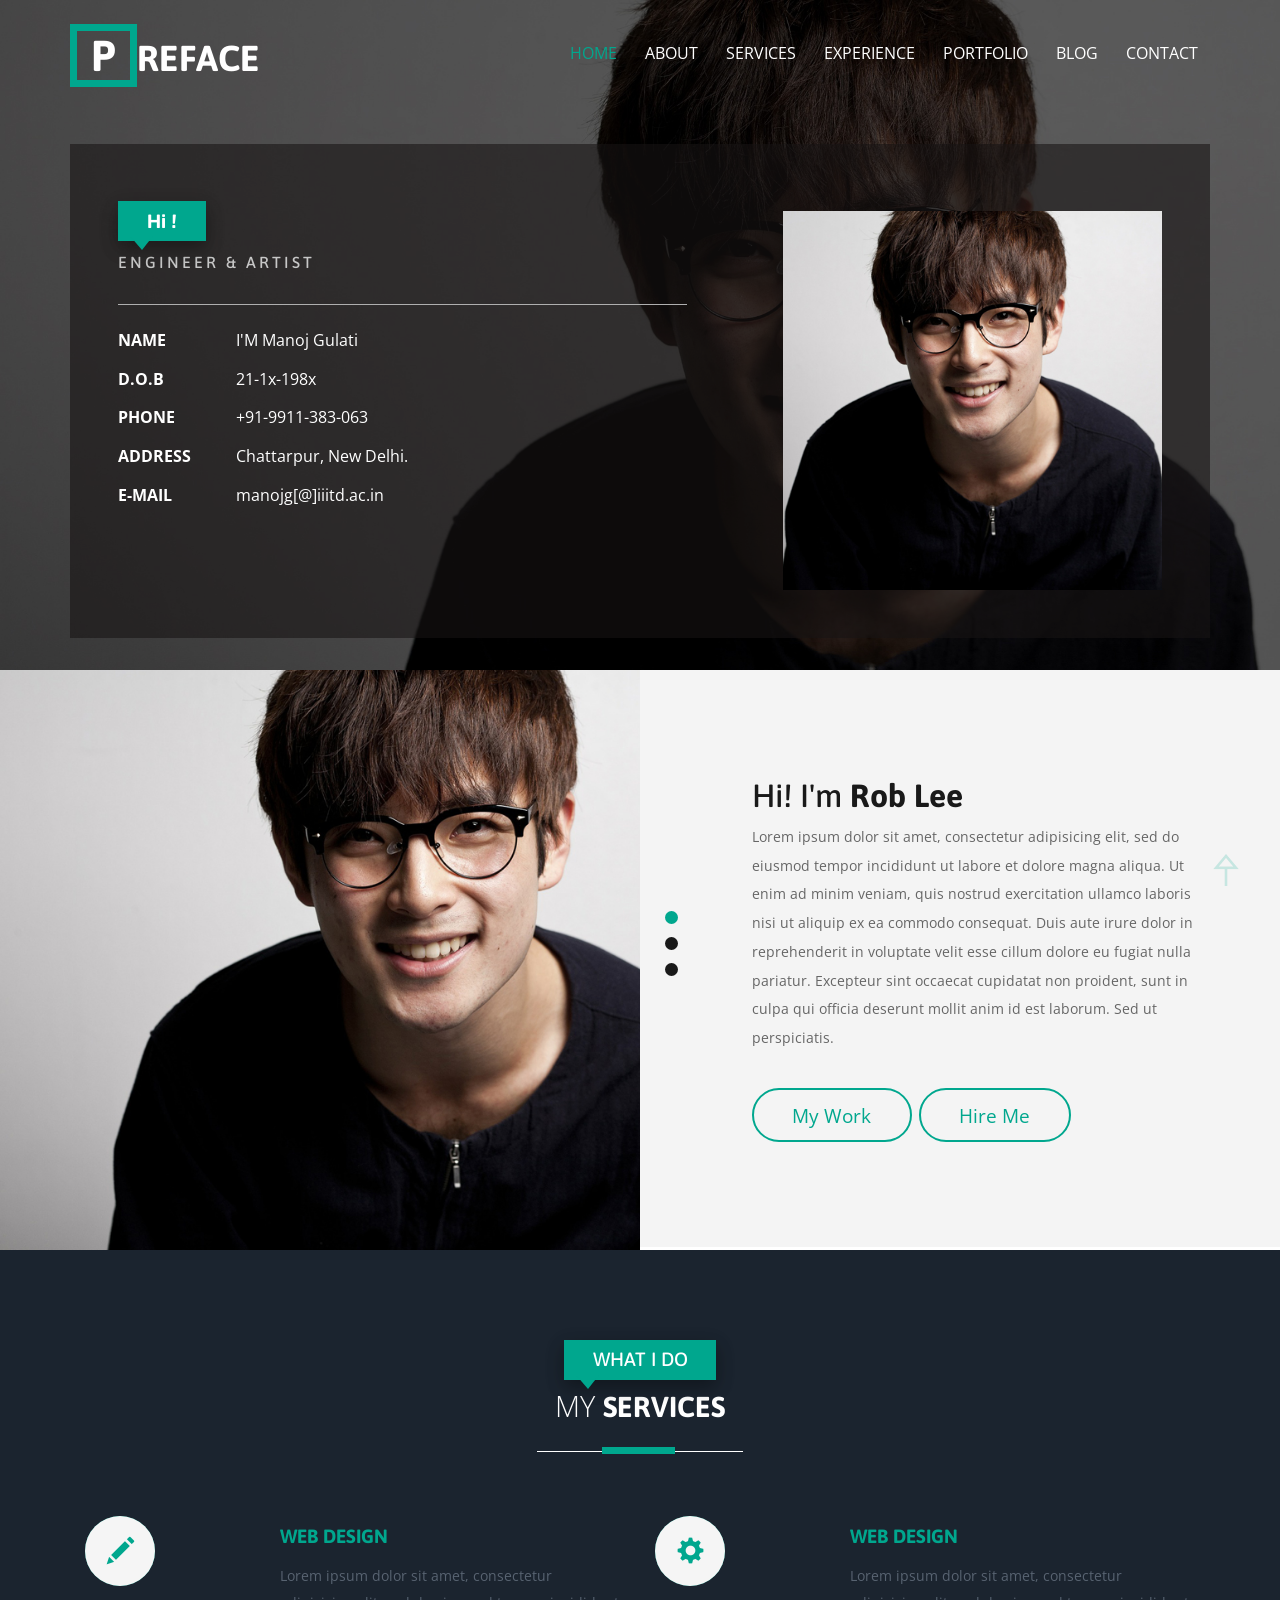
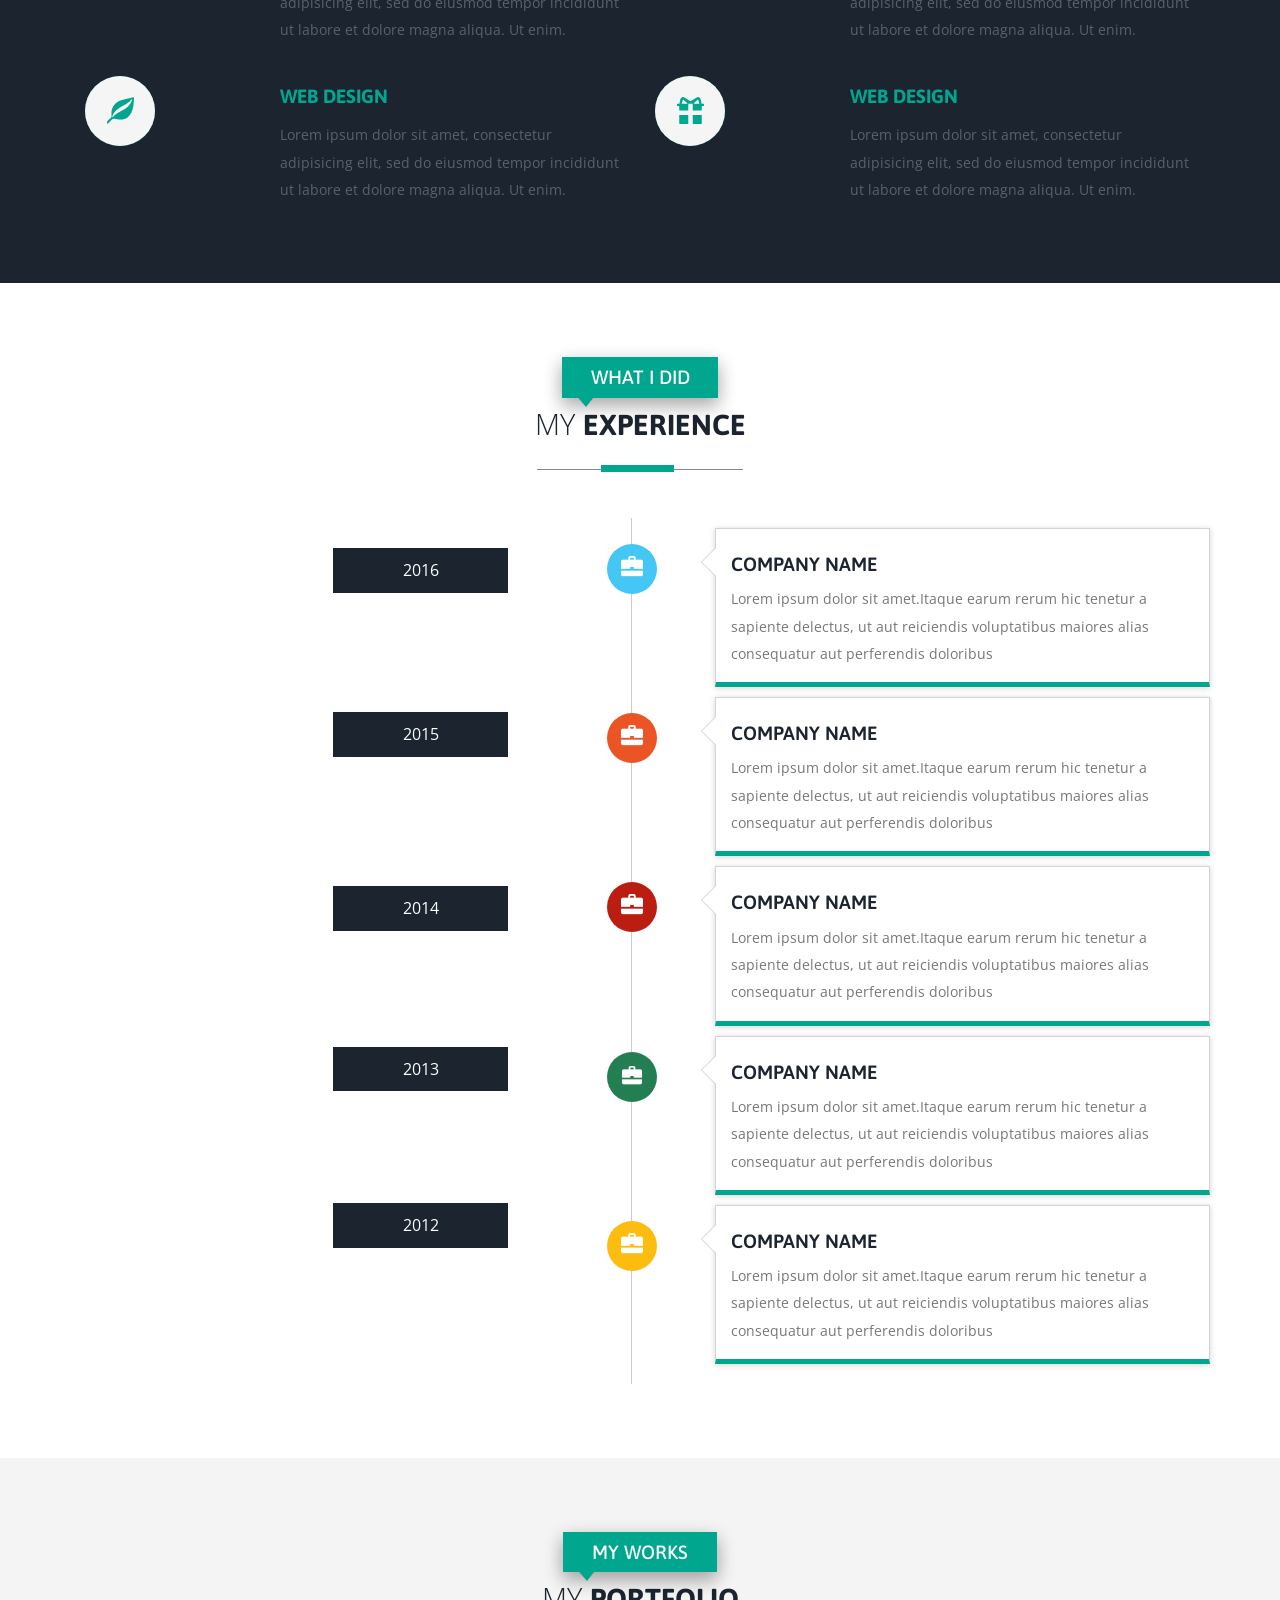
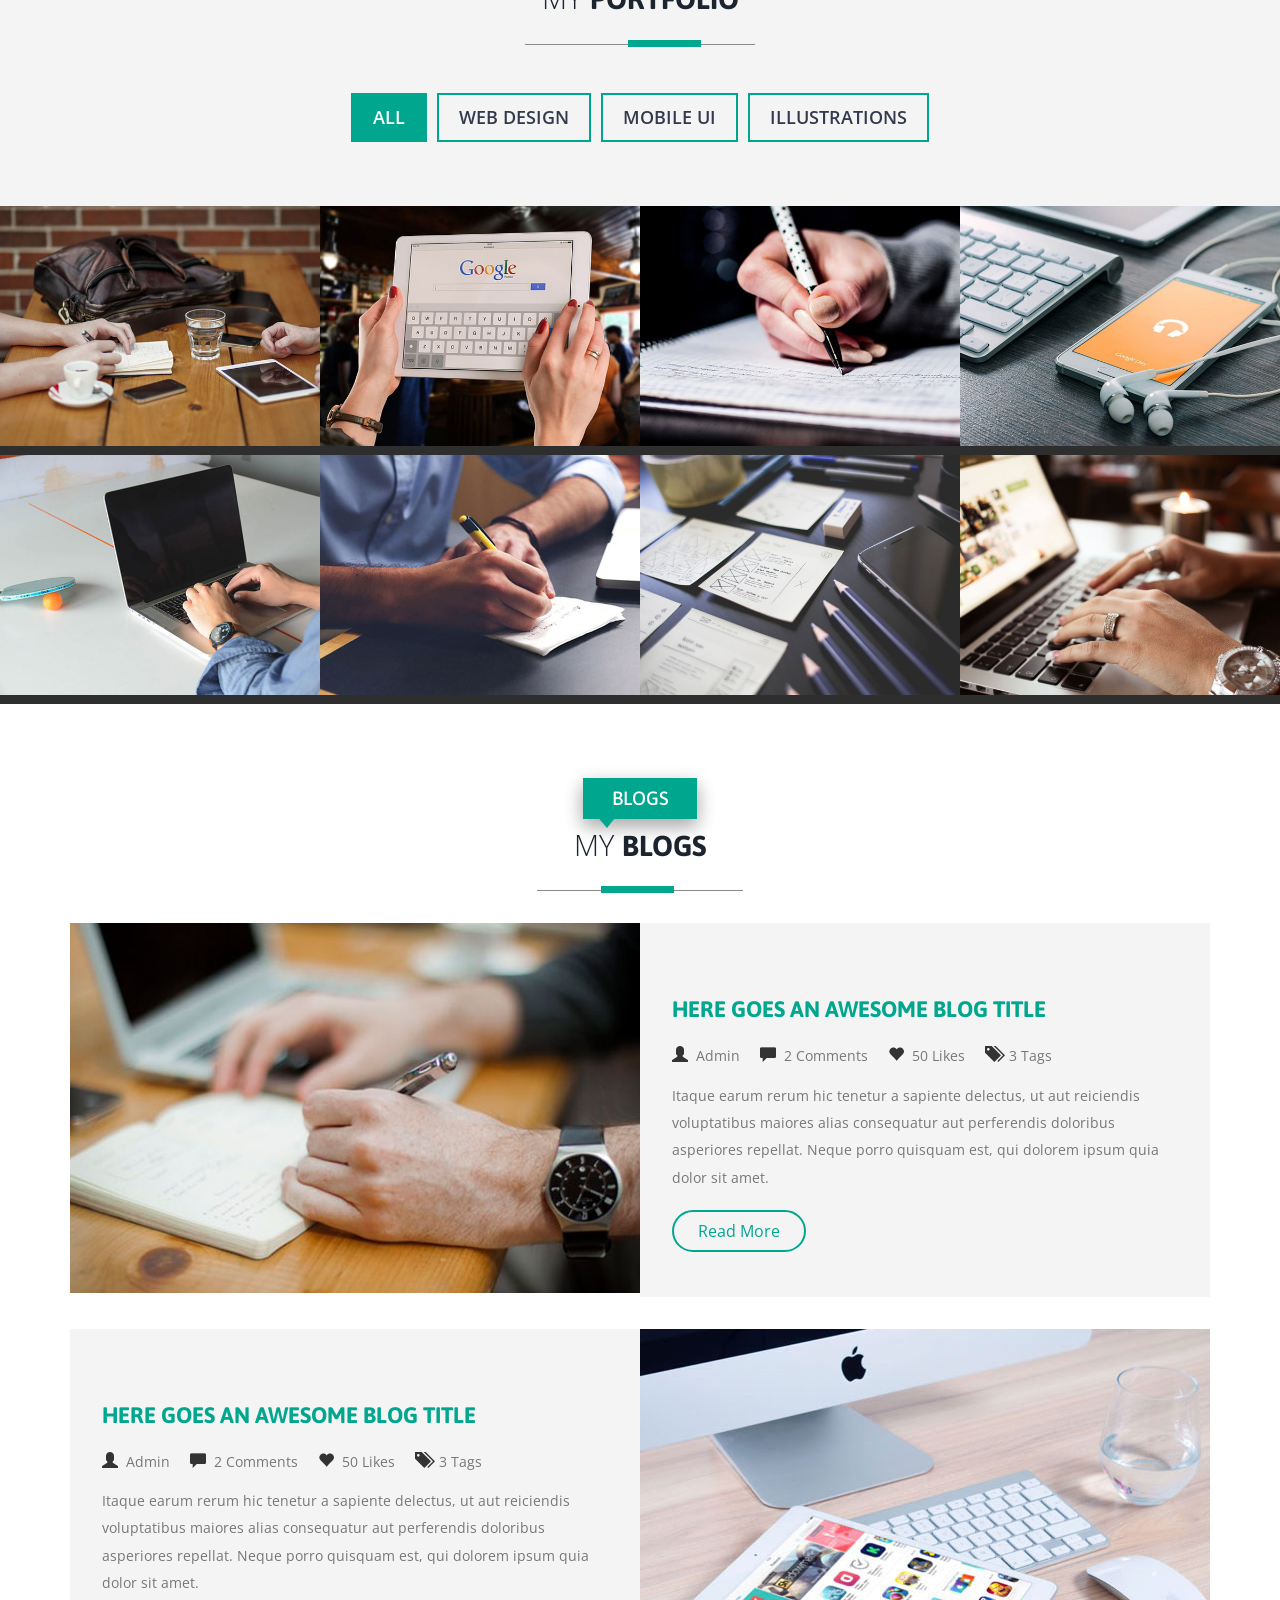
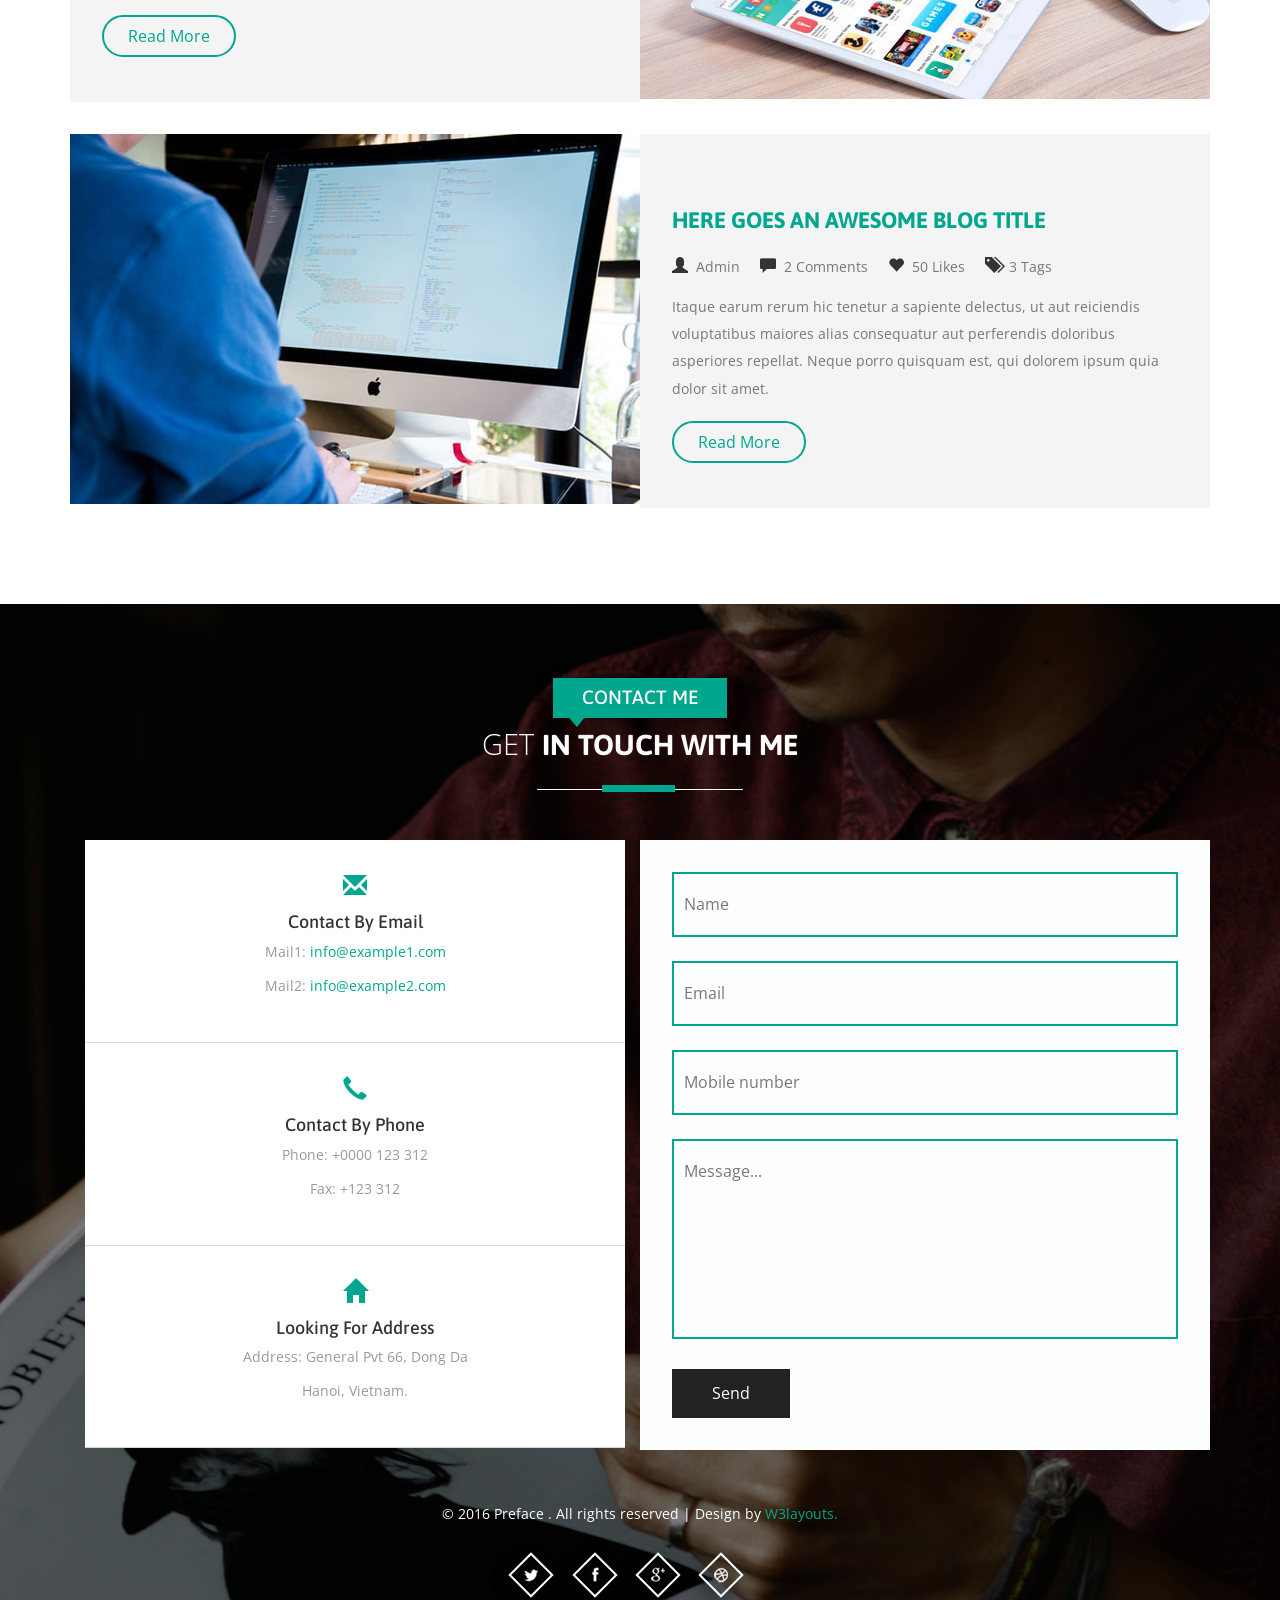
==== commit 7e9f7292: "revised index.html" ====
--- a/index.html
+++ b/index.html
@@ -79,45 +79,45 @@
 			<div class="banner-info">
 				<div class="col-md-7 header-right">
 					<h1>Hi !</h1>
-					<h6>UX & UI DESIGNER</h6>
+					<h6>Engineer & Artist</h6>
 					<ul class="address">
 					
 					<li>
 							<ul class="address-text">
 								<li><b>NAME</b></li>
-								<li>I'M ROB LEE</li>
+								<li>I'M Manoj Gulati</li>
 							</ul>
 						</li>
 						<li>
 							<ul class="address-text">
 								<li><b>D.O.B</b></li>
-								<li>23-06-1980</li>
+								<li>21-1x-198x</li>
 							</ul>
 						</li>
 						<li>
 							<ul class="address-text">
 								<li><b>PHONE </b></li>
-								<li>+00 111 222 3333</li>
+								<li>+91-9911-383-063</li>
 							</ul>
 						</li>
 						<li>
 							<ul class="address-text">
 								<li><b>ADDRESS </b></li>
-								<li>756 Global Place,New York.</li>
+								<li>Chattarpur, New Delhi.</li>
 							</ul>
 						</li>
 						<li>
 							<ul class="address-text">
 								<li><b>E-MAIL </b></li>
-								<li><a href="mailto:example@mail.com"> mail@example.com</a></li>
+								<li><a href="mailto:manojg@iiitd.ac.in"> manojg[@]iiitd.ac.in</a></li>
 							</ul>
 						</li>
-						<li>
+						<!-- <li>
 							<ul class="address-text">
 								<li><b>WEBSITE </b></li>
 								<li><a href="http://w3layouts.com">www.myresume.com</a></li>
 							</ul>
-						</li>
+						</li> -->
 						
 					</ul>
 				</div>
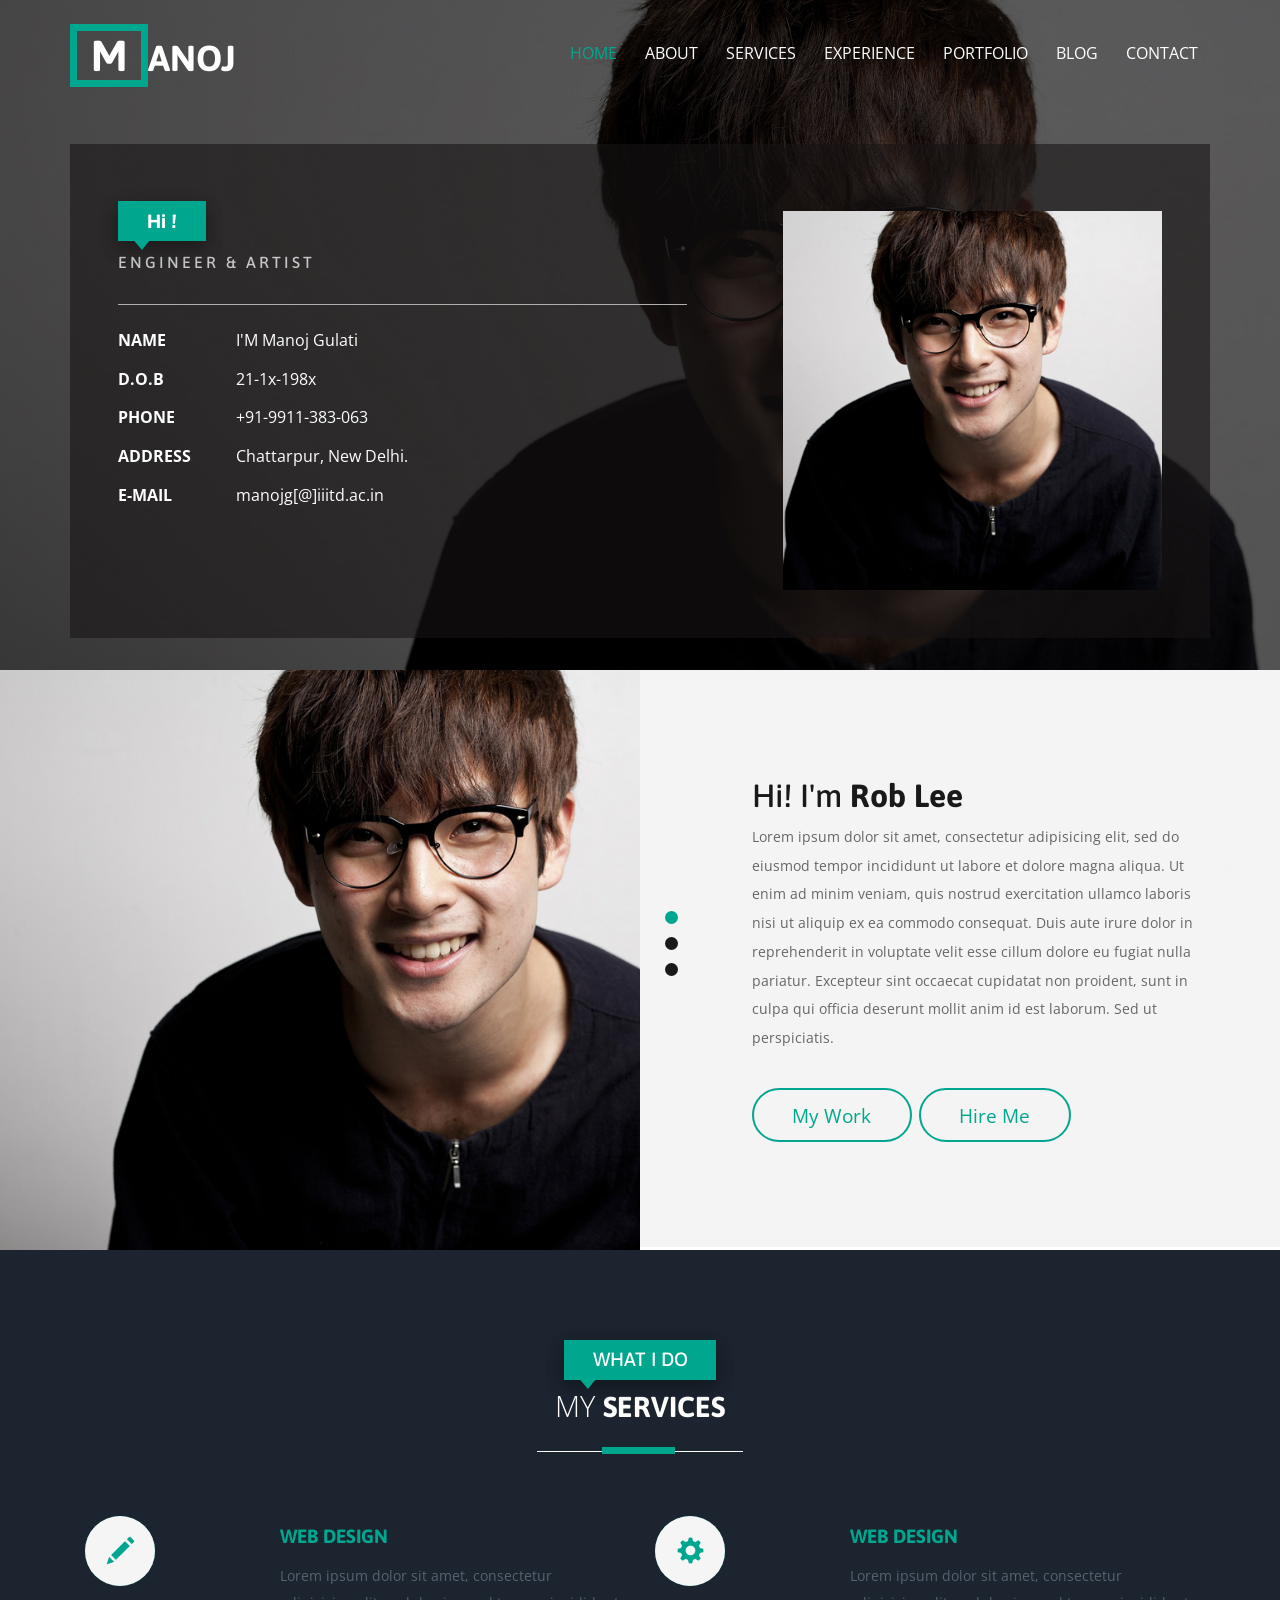
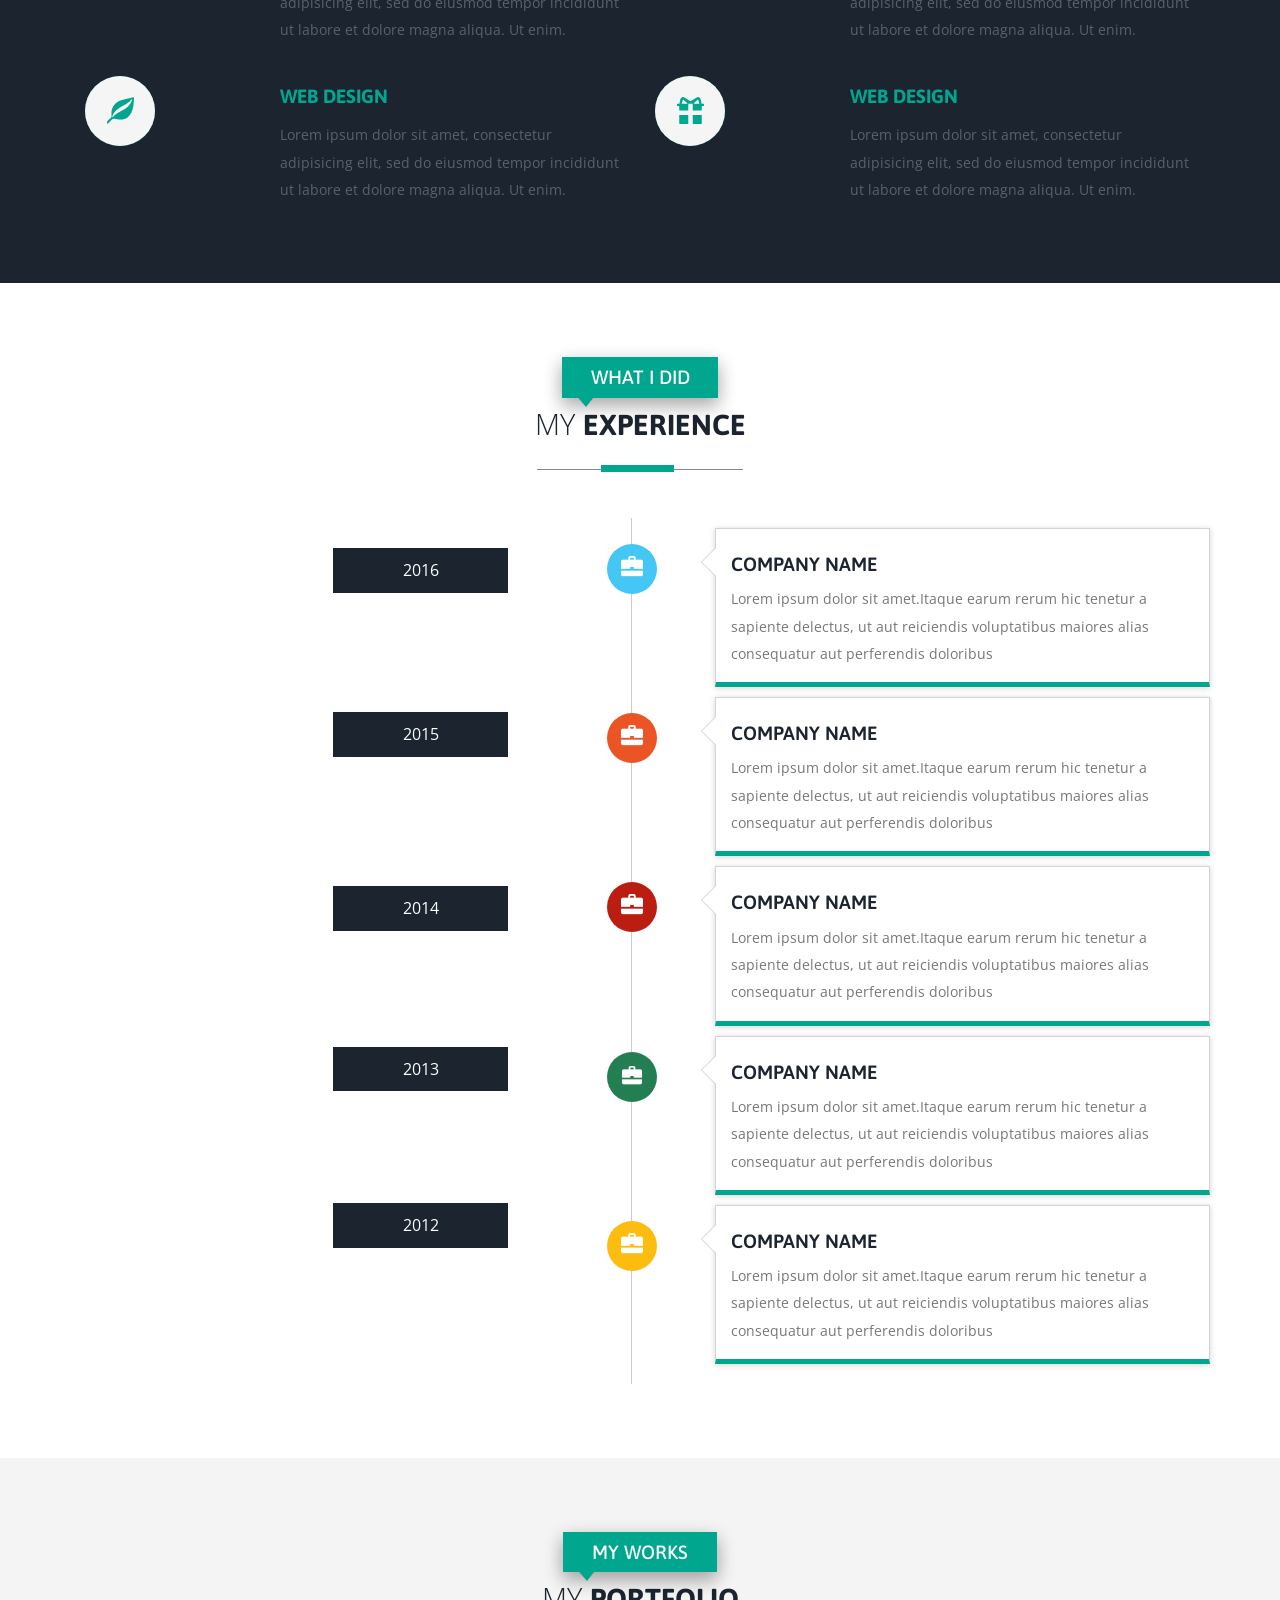
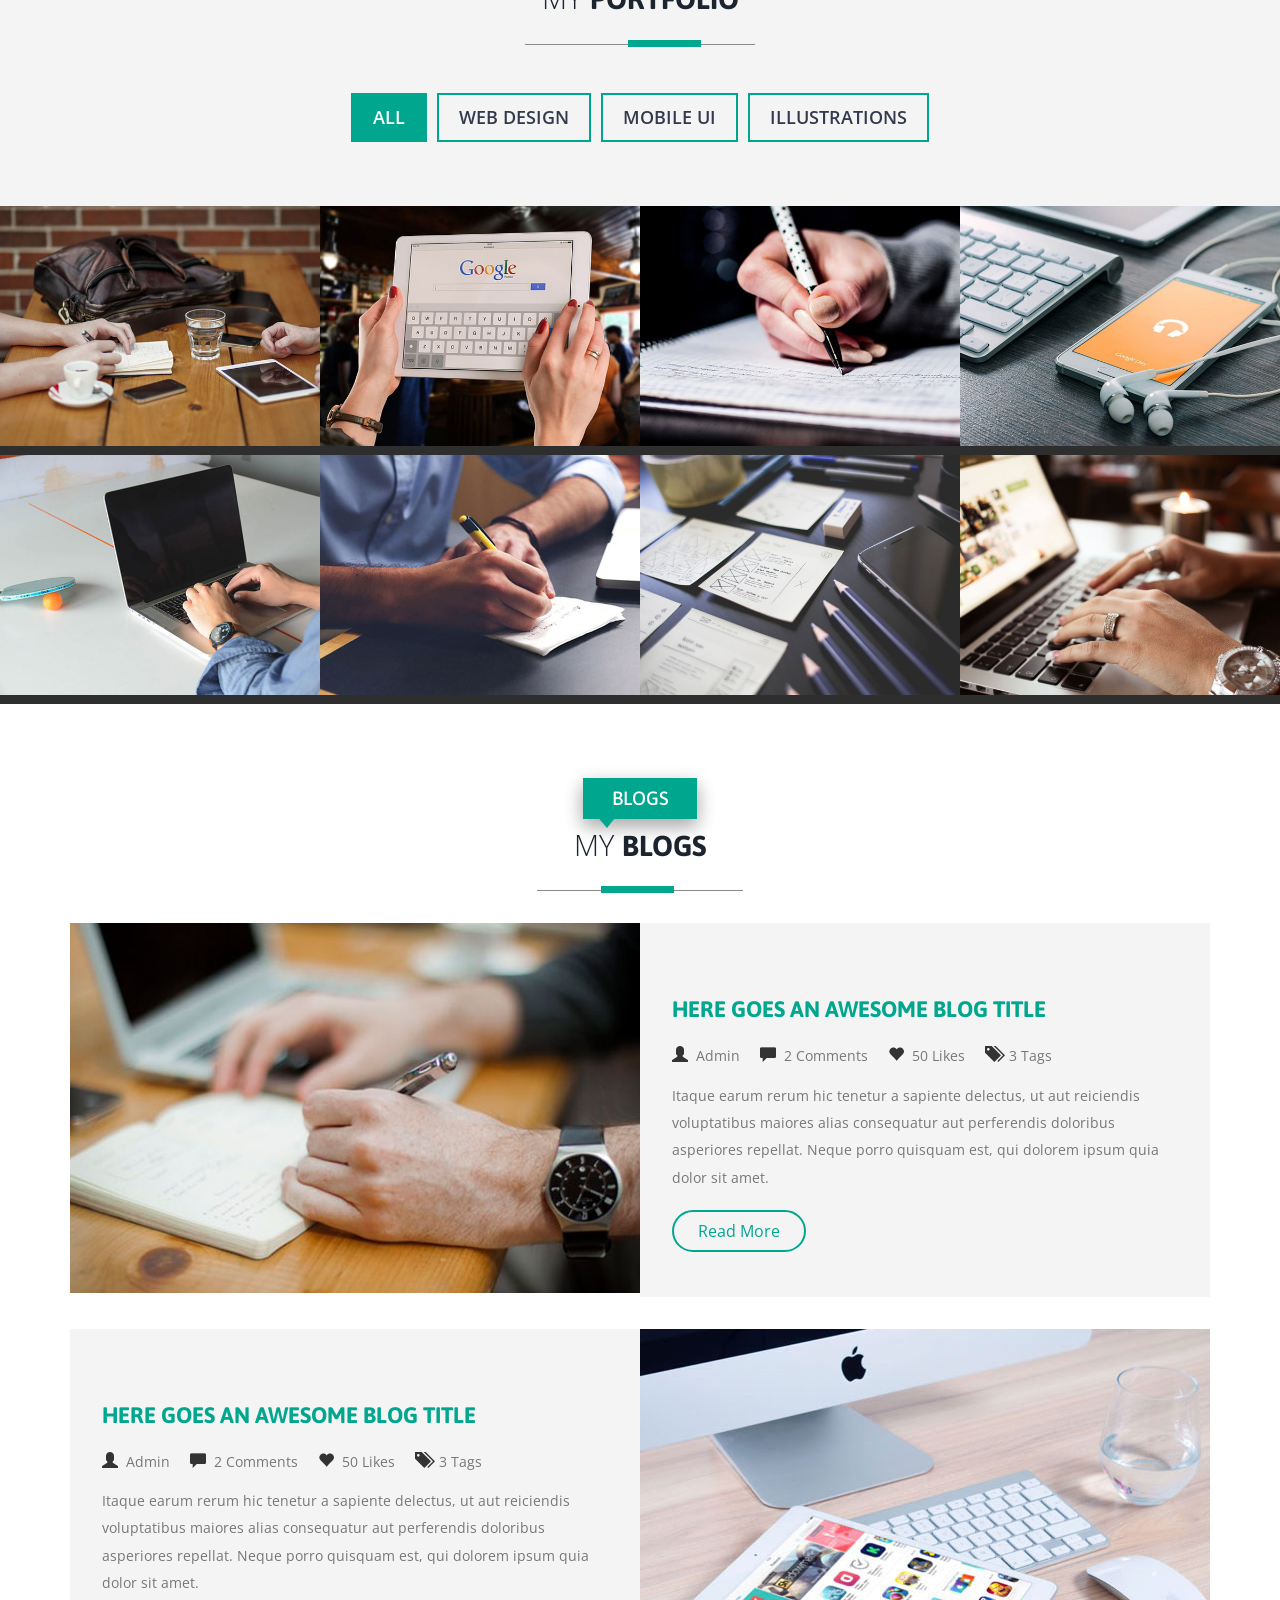
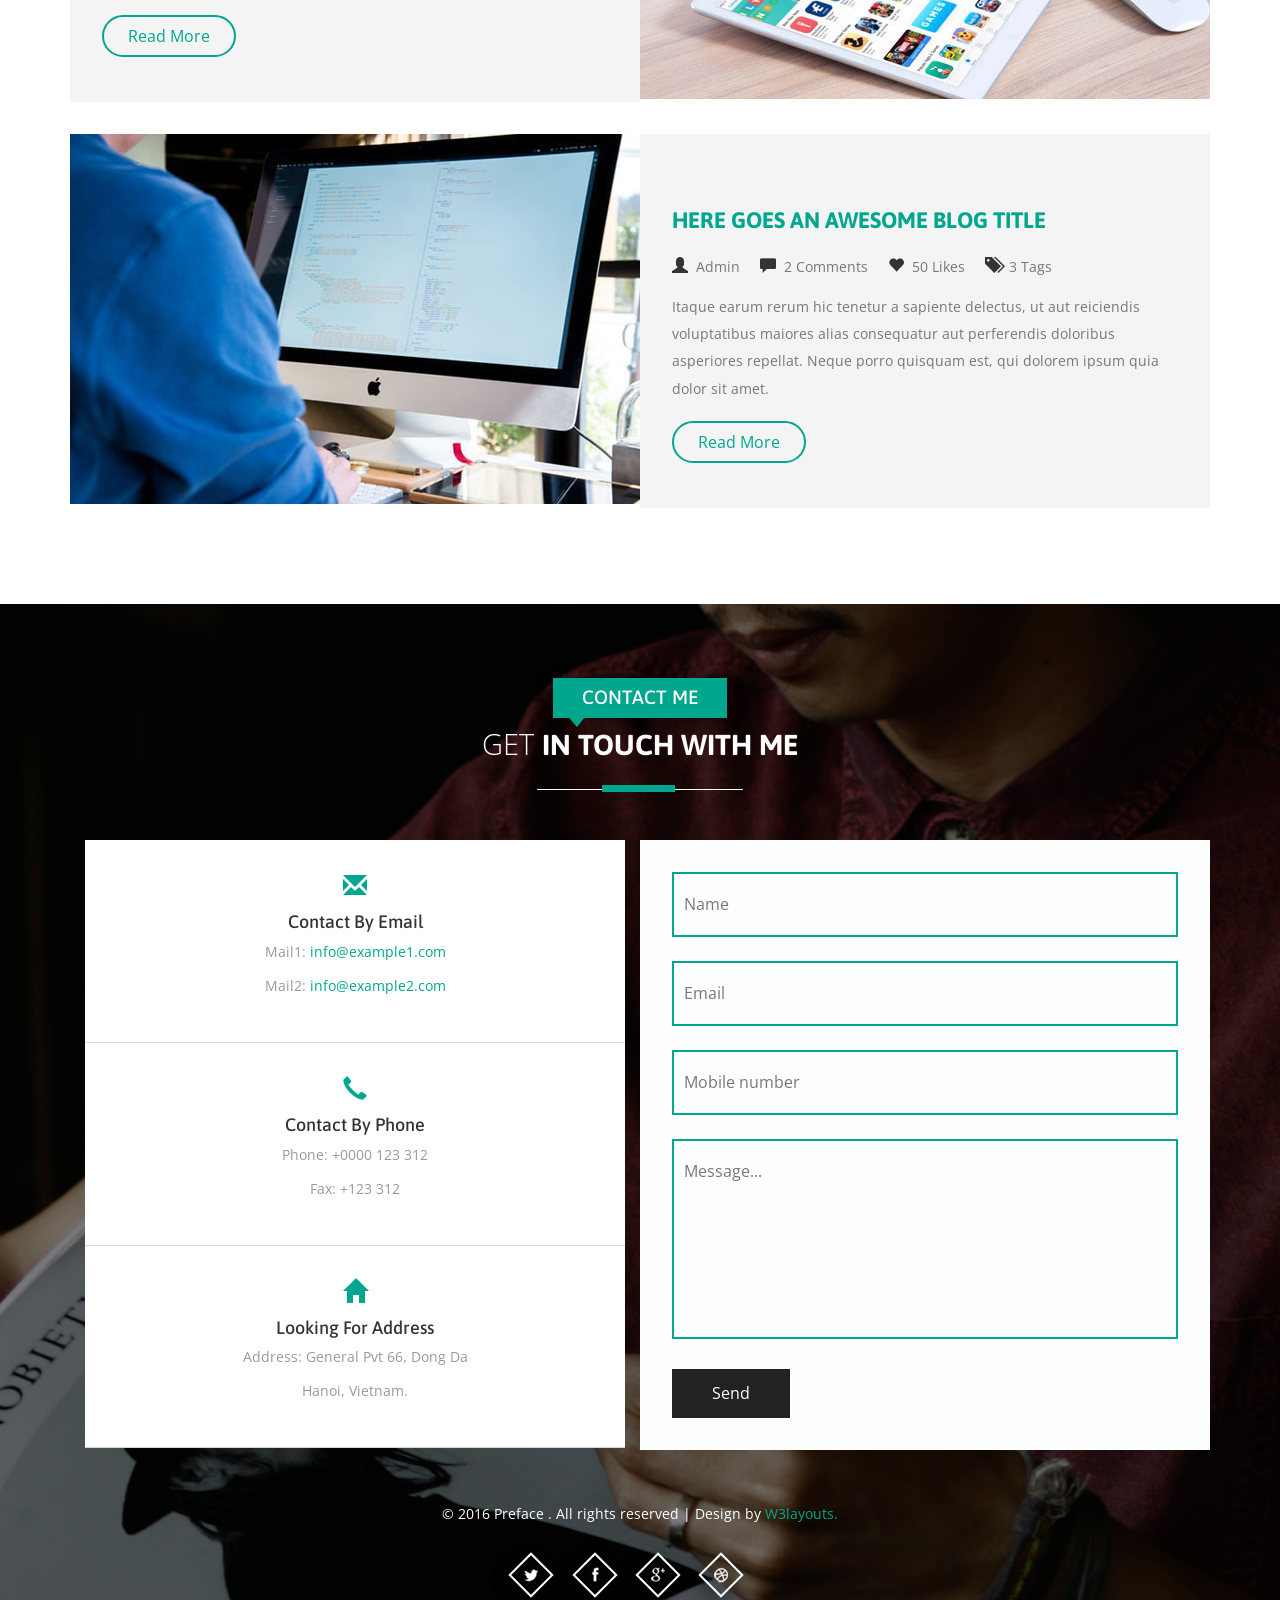
==== commit 4a127b7c: "revised index.html #1" ====
--- a/index.html
+++ b/index.html
@@ -7,7 +7,7 @@
 <!DOCTYPE HTML>
 <html>
 <head>
-<title>Preface a Personal Category Flat Bootstrap Responsive Website Template| Home :: w3layouts</title>
+<title>Manoj Gulati</title>
 <link href="css/bootstrap.css" rel='stylesheet' type='text/css' />
 <!-- jQuery (necessary for Bootstrap's JavaScript plugins) -->
 <script src="js/jquery.min.js"></script>
@@ -47,7 +47,7 @@
 					<div class="top-nav">
 					<div class="navigation">
 					<div class="logo">
-						<h1><a href="index.html"><span>P</span>REFACE</a></h1>
+						<h1><a href="index.html"><span>M</span>anoj</a></h1>
 					</div>
 					<div class="navigation-right">
 						<span class="menu"><img src="images/menu.png" alt=" " /></span>
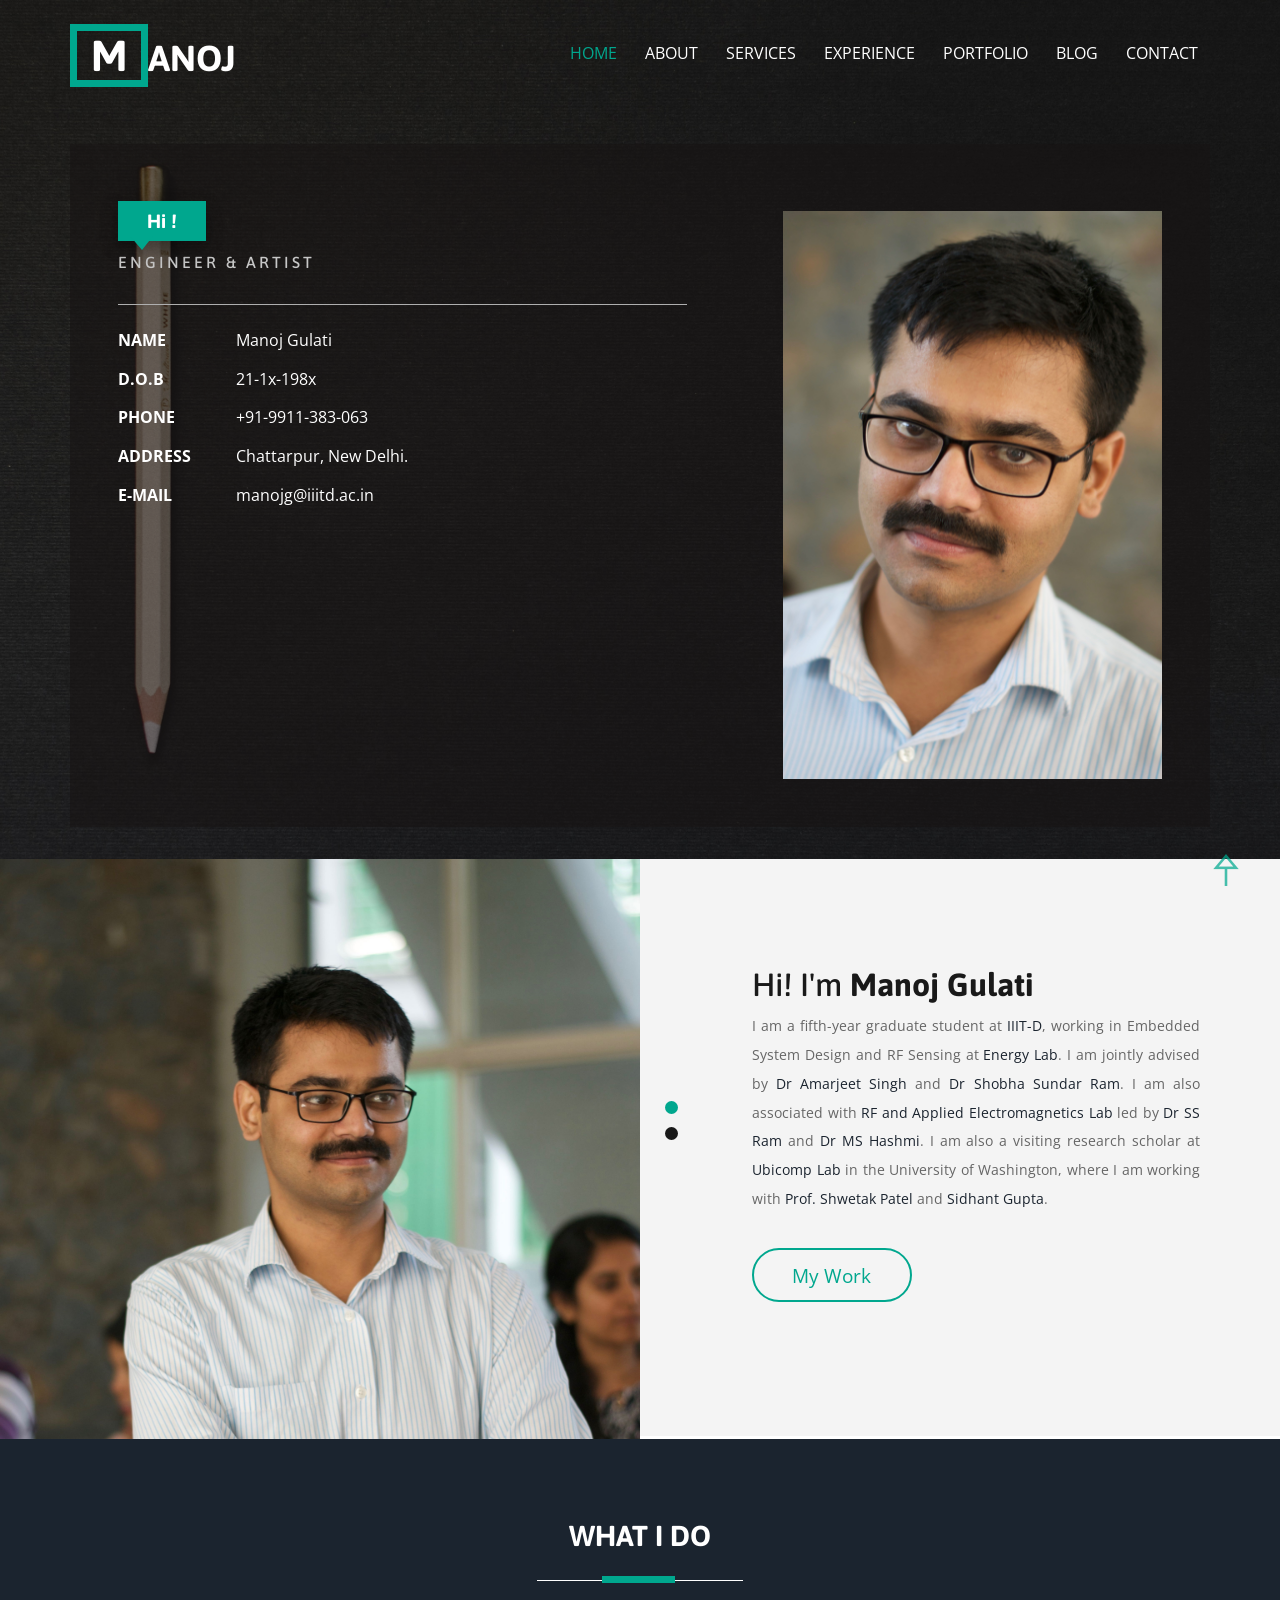
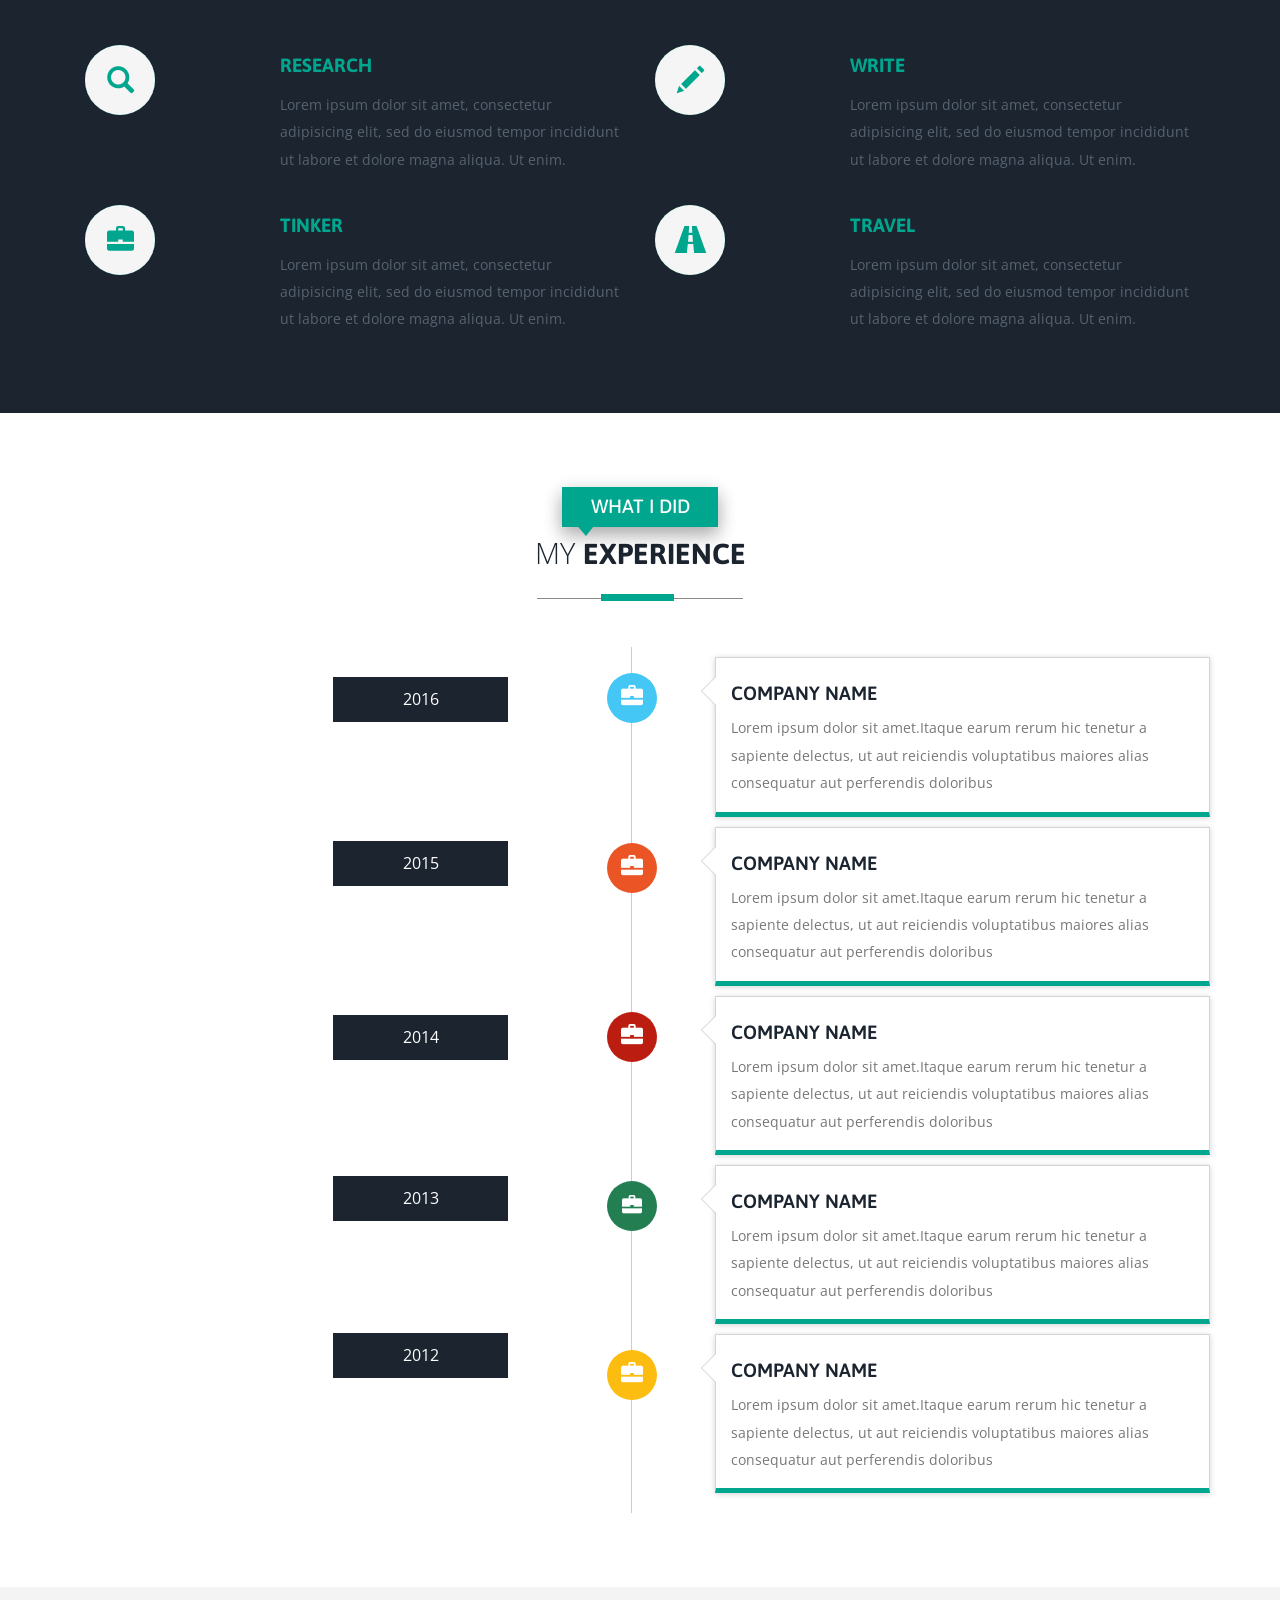
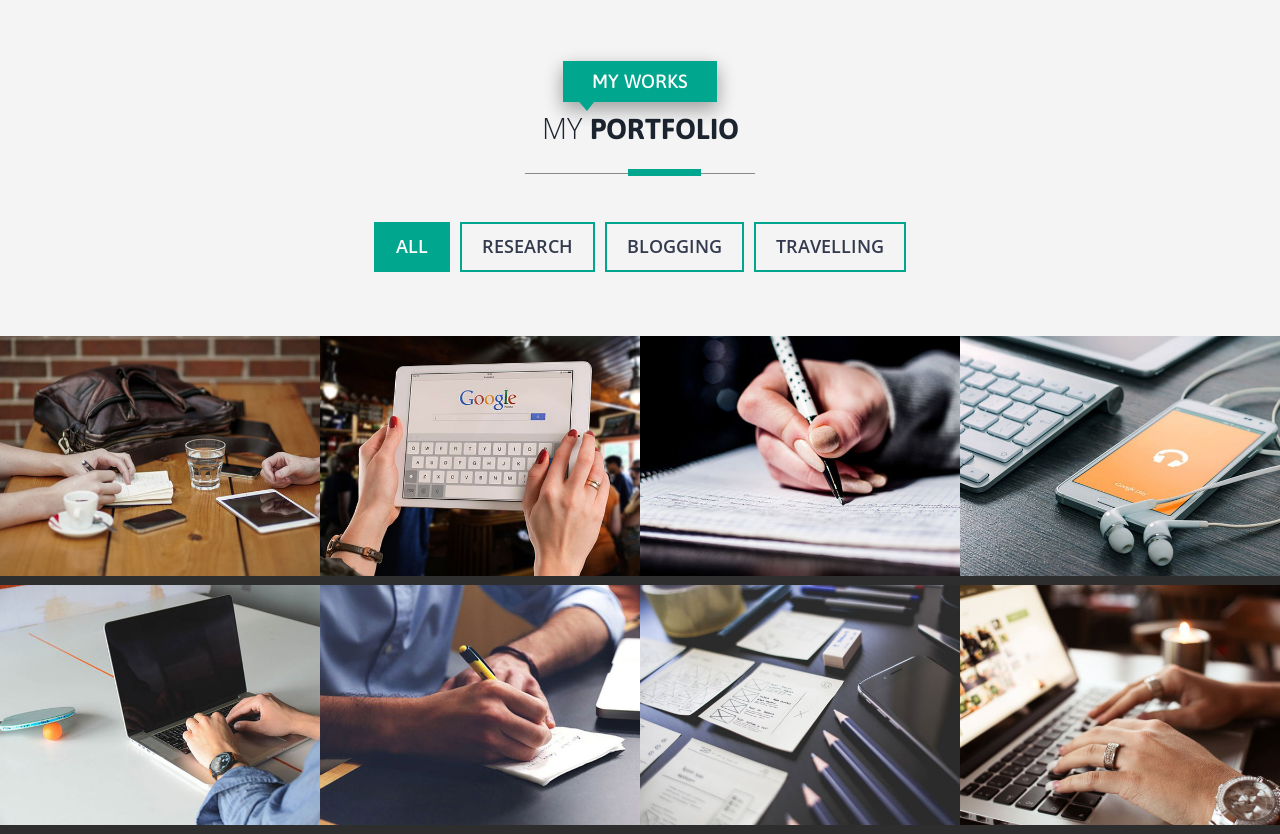
==== commit 42cb233e: "finalised" ====
--- a/index.html
+++ b/index.html
@@ -85,7 +85,7 @@
 					<li>
 							<ul class="address-text">
 								<li><b>NAME</b></li>
-								<li>I'M Manoj Gulati</li>
+								<li>Manoj Gulati</li>
 							</ul>
 						</li>
 						<li>
@@ -109,7 +109,7 @@
 						<li>
 							<ul class="address-text">
 								<li><b>E-MAIL </b></li>
-								<li><a href="mailto:manojg@iiitd.ac.in"> manojg[@]iiitd.ac.in</a></li>
+								<li><a href="mailto:manojg@iiitd.ac.in"> manojg@iiitd.ac.in</a></li>
 							</ul>
 						</li>
 						<!-- <li>
@@ -136,25 +136,28 @@
 					<div id="owl-demo1" class="owl-carousel owl-carousel2">
 					                <div class="item">
 					                	<div class="about-left-grid">
-											<h2>Hi! I'm <span>Rob Lee</span></h2>
-											<p>Lorem ipsum dolor sit amet, consectetur adipisicing elit, sed do eiusmod tempor incididunt ut labore et dolore magna aliqua. Ut enim ad minim veniam, quis nostrud exercitation ullamco laboris nisi ut aliquip ex ea commodo consequat. Duis aute irure dolor in reprehenderit in voluptate velit esse cillum dolore eu fugiat nulla pariatur. Excepteur sint occaecat cupidatat non proident, sunt in culpa qui officia deserunt mollit anim id est laborum. Sed ut perspiciatis.</p>
+											<h2>Hi! I'm <span>Manoj Gulati</span></h2>
+											<p style="text-align:justify">I am a fifth-year graduate student at <a href="iiitd.ac.in">IIIT-D</a>, working in Embedded System Design and RF Sensing at <a href="energy.iiitd.edu.in">Energy Lab</a>. I am jointly advised by <a href="iitd.ac.in/~amarjeet">Dr Amarjeet Singh</a> and <a href="iiitd.ac.in/~shobha">Dr Shobha Sundar Ram</a>. I am also associated with <a href="https://sites.google.com/a/iiitd.ac.in/rfael/">RF and Applied Electromagnetics Lab</a> led by <a href="iitd.ac.in/~shobha">Dr SS Ram</a> and <a href="iitd.ac.in/~mshashmi">Dr MS Hashmi</a>.
+											I am also a visiting research scholar at <a href="http://ubicomplab.cs.washington.edu/">Ubicomp Lab</a> in the University of Washington, where I am working with <a href="iitd.ac.in/~shwetak">Prof. Shwetak Patel</a> and <a href="sidhantgupta.com/about.html">Sidhant Gupta</a>.</p>
 											<ul>
 												<li><a class="a-btn-a scroll" href="#port">My Work</a></li>
-												<li><a class="a-btn-h scroll" href="#contact">Hire Me</a></li>
+											
 											</ul>
 										</div>
 					                </div>
 					                  <div class="item">
 					                	<div class="about-left-grid">
-											<h2>Hi! I'm <span>Rob Lee</span></h2>
-											<p>Lorem ipsum dolor sit amet, consectetur adipisicing elit, sed do eiusmod tempor incididunt ut labore et dolore magna aliqua. Ut enim ad minim veniam, quis nostrud exercitation ullamco laboris nisi ut aliquip ex ea commodo consequat. Duis aute irure dolor in reprehenderit in voluptate velit esse cillum dolore eu fugiat nulla pariatur. Excepteur sint occaecat cupidatat non proident, sunt in culpa qui officia deserunt mollit anim id est laborum. Sed ut perspiciatis.</p>
+											<h2>Background</h2>
+											<p style="text-align:justify">Before joining IIIT, I have worked with <a href="hpesindia.com">Hewlett-Packard Educational services</a> (Noida),<a href="wifinitytech.com">WiFinity Tech</a> (Bangalore) and <a href="indrion.co.in">Indrion Technologies</a> (Bangalore) as Embedded Design Engineer in WSN for Smart Energy applications. I did B.Tech (Hons.) ECE in 2011 from <a href="mdurohtak.ac.in">Maharshi Dayanand University, Rohtak.</a>
+
+If you want to know more about the kind of work I do, you can have a look at my CV (last updated in July 2015) <a href="https://manojgulati.files.wordpress.com/2015/08/manoj_gulati_cv_july15.pdf">here</a>.</p>
 											<ul>
 												<li><a class="a-btn-a scroll" href="#port">My Work</a></li>
-												<li><a class="a-btn-h scroll" href="#contact">Hire Me</a></li>
+												
 											</ul>
 										</div>
 					                </div>
-					                  <div class="item">
+					                  <!-- <div class="item">
 					                	<div class="about-left-grid">
 											<h2>Hi! I'm <span>ROB LEE</span></h2>
 											<p>Lorem ipsum dolor sit amet, consectetur adipisicing elit, sed do eiusmod tempor incididunt ut labore et dolore magna aliqua. Ut enim ad minim veniam, quis nostrud exercitation ullamco laboris nisi ut aliquip ex ea commodo consequat. Duis aute irure dolor in reprehenderit in voluptate velit esse cillum dolore eu fugiat nulla pariatur. Excepteur sint occaecat cupidatat non proident, sunt in culpa qui officia deserunt mollit anim id est laborum. Sed ut perspiciatis.</p>
@@ -163,7 +166,7 @@
 												<li><a class="a-btn-h scroll" href="#contact">Hire Me</a></li>
 											</ul>
 										</div>
-					                </div>
+					                </div> -->
 					</div>
 				</div>
 				<div class="col-md-6 about-right">
@@ -203,8 +206,8 @@
 			<div id="services" class="services">
 				<div class="container">
 					<div class="service-head one text-center ">
-						<h4>WHAT I DO</h4>
-						<h3>MY <span>SERVICES</span></h3>
+						<!-- <h4>WHAT I DO</h4> -->
+						<h3><span>WHAT I DO</span></h3>
 						<span class="border two"></span>
 					</div>
 					<!-- services-grids -->
@@ -212,11 +215,11 @@
 				<div class="col-md-6 wthree_about_right_grid">
 					<div class="col-xs-4 wthree_about_right_grid_left">
 						<div class="hvr-rectangle-in">
-							<i class="glyphicon glyphicon-pencil"></i>
+							<i class="glyphicon glyphicon-search"></i>
 						</div>
 					</div>
 					<div class="col-xs-8 wthree_about_right_grid_right">
-						<h4>Web Design</h4>
+						<h4>Research</h4>
 						<p>Lorem ipsum dolor sit amet, consectetur adipisicing elit, sed do eiusmod tempor incididunt ut labore et dolore magna aliqua. Ut enim.</p>
 					</div>
 					<div class="clearfix"> </div>
@@ -224,11 +227,11 @@
 				<div class="col-md-6 wthree_about_right_grid">
 					<div class="col-xs-4 wthree_about_right_grid_left">
 						<div class="hvr-rectangle-in">
-							<i class="glyphicon glyphicon-cog"></i>
+							<i class="glyphicon glyphicon-pencil"></i>
 						</div>
 					</div>
 					<div class="col-xs-8 wthree_about_right_grid_right">
-						<h4>Web Design</h4>
+						<h4>Write</h4>
 						<p>Lorem ipsum dolor sit amet, consectetur adipisicing elit, sed do eiusmod tempor incididunt ut labore et dolore magna aliqua. Ut enim.</p>
 					</div>
 					<div class="clearfix"> </div>
@@ -236,11 +239,11 @@
 				<div class="col-md-6 wthree_about_right_grid">
 					<div class="col-xs-4 wthree_about_right_grid_left">
 						<div class="hvr-rectangle-in">
-							<i class="glyphicon glyphicon-leaf"></i>
+							<i class="glyphicon glyphicon-briefcase"></i>
 						</div>
 					</div>
 					<div class="col-xs-8 wthree_about_right_grid_right">
-						<h4>Web Design</h4>
+						<h4>Tinker</h4>
 						<p>Lorem ipsum dolor sit amet, consectetur adipisicing elit, sed do eiusmod tempor incididunt ut labore et dolore magna aliqua. Ut enim.</p>
 					</div>
 					<div class="clearfix"> </div>
@@ -248,11 +251,11 @@
 				<div class="col-md-6 wthree_about_right_grid">
 					<div class="col-xs-4 wthree_about_right_grid_left">
 						<div class="hvr-rectangle-in">
-							<i class="glyphicon glyphicon-gift"></i>
+							<i class="glyphicon glyphicon-road"></i>
 						</div>
 					</div>
 					<div class="col-xs-8 wthree_about_right_grid_right">
-						<h4>Web Design</h4>
+						<h4>Travel</h4>
 						<p>Lorem ipsum dolor sit amet, consectetur adipisicing elit, sed do eiusmod tempor incididunt ut labore et dolore magna aliqua. Ut enim.</p>
 					</div>
 					<div class="clearfix"> </div>
@@ -374,9 +377,9 @@
 					<div id="horizontalTab" style="display: block; width: 100%; margin: 0px;">
 						<ul class="resp-tabs-list">
 							<li class="resp-tab-item" aria-controls="tab_item-0" role="tab"><span>ALL</span></li> 
-							<li class="resp-tab-item" aria-controls="tab_item-1" role="tab"><span>WEB DESIGN</span></li> 
-							<li class="resp-tab-item" aria-controls="tab_item-2" role="tab"><span>MOBILE UI</span></li> 				
-							<li class="resp-tab-item" aria-controls="tab_item-3" role="tab"><span>ILLUSTRATIONS</span></li> 
+							<li class="resp-tab-item" aria-controls="tab_item-1" role="tab"><span>RESEARCH</span></li> 
+							<li class="resp-tab-item" aria-controls="tab_item-2" role="tab"><span>BLOGGING</span></li> 				
+							<li class="resp-tab-item" aria-controls="tab_item-3" role="tab"><span>TRAVELLING</span></li> 
 						</ul>				  	 
 						<div class="resp-tabs-container">
 							<div class="tab-1 resp-tab-content" aria-labelledby="tab_item-0">
@@ -523,8 +526,8 @@
 			</div>
 	</div>
 	<!-- //portfolio -->
-    <!-- top-grids -->
-				<div class="blog" id="blogs">
+<!--  top-grids -->
+	<!-- 			<div class="blog" id="blogs">
 					<div class="container">
 						<div class="service-head text-center">
 						<h4>BLOGS</h4>
@@ -593,7 +596,7 @@
 					 </div>
 					</div>
 				</div>
-				<!-- top-grids -->
+				 top-grids -->
 	<!-- /blog-pop-->
 			<div class="modal ab fade" id="myModal1" tabindex="-1" role="dialog" aria-labelledby="myModalLabel">
 				<div class="modal-dialog about" role="document">
@@ -618,9 +621,8 @@
 				</div>
 			</div>
 			<!-- //blog-pop-->
-
 			<!-- /header -->
-<div class="footer" id="contact">
+<!-- <div class="footer" id="contact">
 	<div class="container">
 	<div class="service-head one text-center">
 						<h4>CONTACT ME</h4>
@@ -628,42 +630,42 @@
 						<span class="border two"></span>
 					</div>
 		<div class="mail_us">
-			<div class="col-md-6 mail_left">
+			 <div class="col-md-6 mail_left">
 				<div class="contact-grid1-left">
-					<div class="contact-grid1-left1">
-						<span class="glyphicon glyphicon-envelope" aria-hidden="true"></span>
+					<div class="contact-grid1-left1"> -->
+						<!-- <span class="glyphicon glyphicon-envelope" aria-hidden="true"></span>
 						<h4>Contact By Email</h4>
 						<ul>
 							<li>Mail1: <a href="mailto:info@example.com">info@example1.com</a></li>
 							<li>Mail2: <a href="mailto:info@example.com">info@example2.com</a></li>
 						</ul>
-					</div>
-				</div>
-					<div class="contact-grid1-left">
+					 </div> -->
+				<!-- </div> -->
+					<!-- <div class="contact-grid1-left">
 						<div class="contact-grid1-left1">
 							<span class="glyphicon glyphicon-earphone" aria-hidden="true"></span>
 							<h4>Contact By Phone</h4>
 							<ul>
 								<li>Phone: +0000 123 312</li>
 								<li>Fax: +123 312</li>
-							</ul>
-						</div>
-					</div>
-					<div class="contact-grid1-left">
+							</ul> -->
+						<!-- </div>
+					</div> -->
+					<!-- <div class="contact-grid1-left">
 						<div class="contact-grid1-left1">
 							<span class="glyphicon glyphicon-home" aria-hidden="true"></span>
 							<h4>Looking For Address</h4>
 							<ul>
 								<li>Address: General Pvt 66, Dong Da</li>
 								<li>Hanoi, Vietnam.</li>
-							</ul>
-						</div>
+							</ul> -->
+				<!-- 		</div>
 					</div>
 				<div class="clearfix"> </div>
-			</div>
-			<div class="col-md-6 mail_right">
+			</div> -->
+			<!-- <div class="col-md-6 mail_right">
 				<form action="#" method="post">
-					<input type="text" name="Name" value="Name" onfocus="this.value = '';" onblur="if (this.value == '') {this.value = 'Name';}" required="">
+					<input type="text" name="Name" value="Name" onfocus="this.value = '';" onblur="if (this.value == '') {this.value = 'Nam --><!-- e';}" required="">
 					<input type="email" name="Email" value="Email" onfocus="this.value = '';" onblur="if (this.value == '') {this.value = 'Email';}" required="">
 					<input type="text" name="Mobile number" value="Mobile number" onfocus="this.value = '';" onblur="if (this.value == '') {this.value = 'Mobile number';}" required="">
 					<textarea name="Message..." onfocus="this.value = '';" onblur="if (this.value == '') {this.value = 'Message...';}" required="">Message...</textarea>
@@ -671,8 +673,8 @@
 					
 				</form>
 			</div>
-			<div class="clearfix"></div>
-		</div>
+			<div class="clearfix"></div> -->
+		<!-- </div>
 		<div class="copy_right text-center">
 			<p>&copy; 2016 Preface . All rights reserved | Design by <a href="http://w3layouts.com/" target="_blank">W3layouts.</a></p>
 			 <ul class="social-icons two">
@@ -682,8 +684,8 @@
 							<li><a href="#" class="dott"> </a></li>
 						</ul>
 		</div>
-	</div>
-</div>
+	</div> -->
+</div> 
 			<!-- //footer -->
 		<!-- /container -->
 		<div class="portfolio-modal modal fade slideanim" id="portfolioModal1" tabindex="-1" role="dialog" aria-hidden="true">
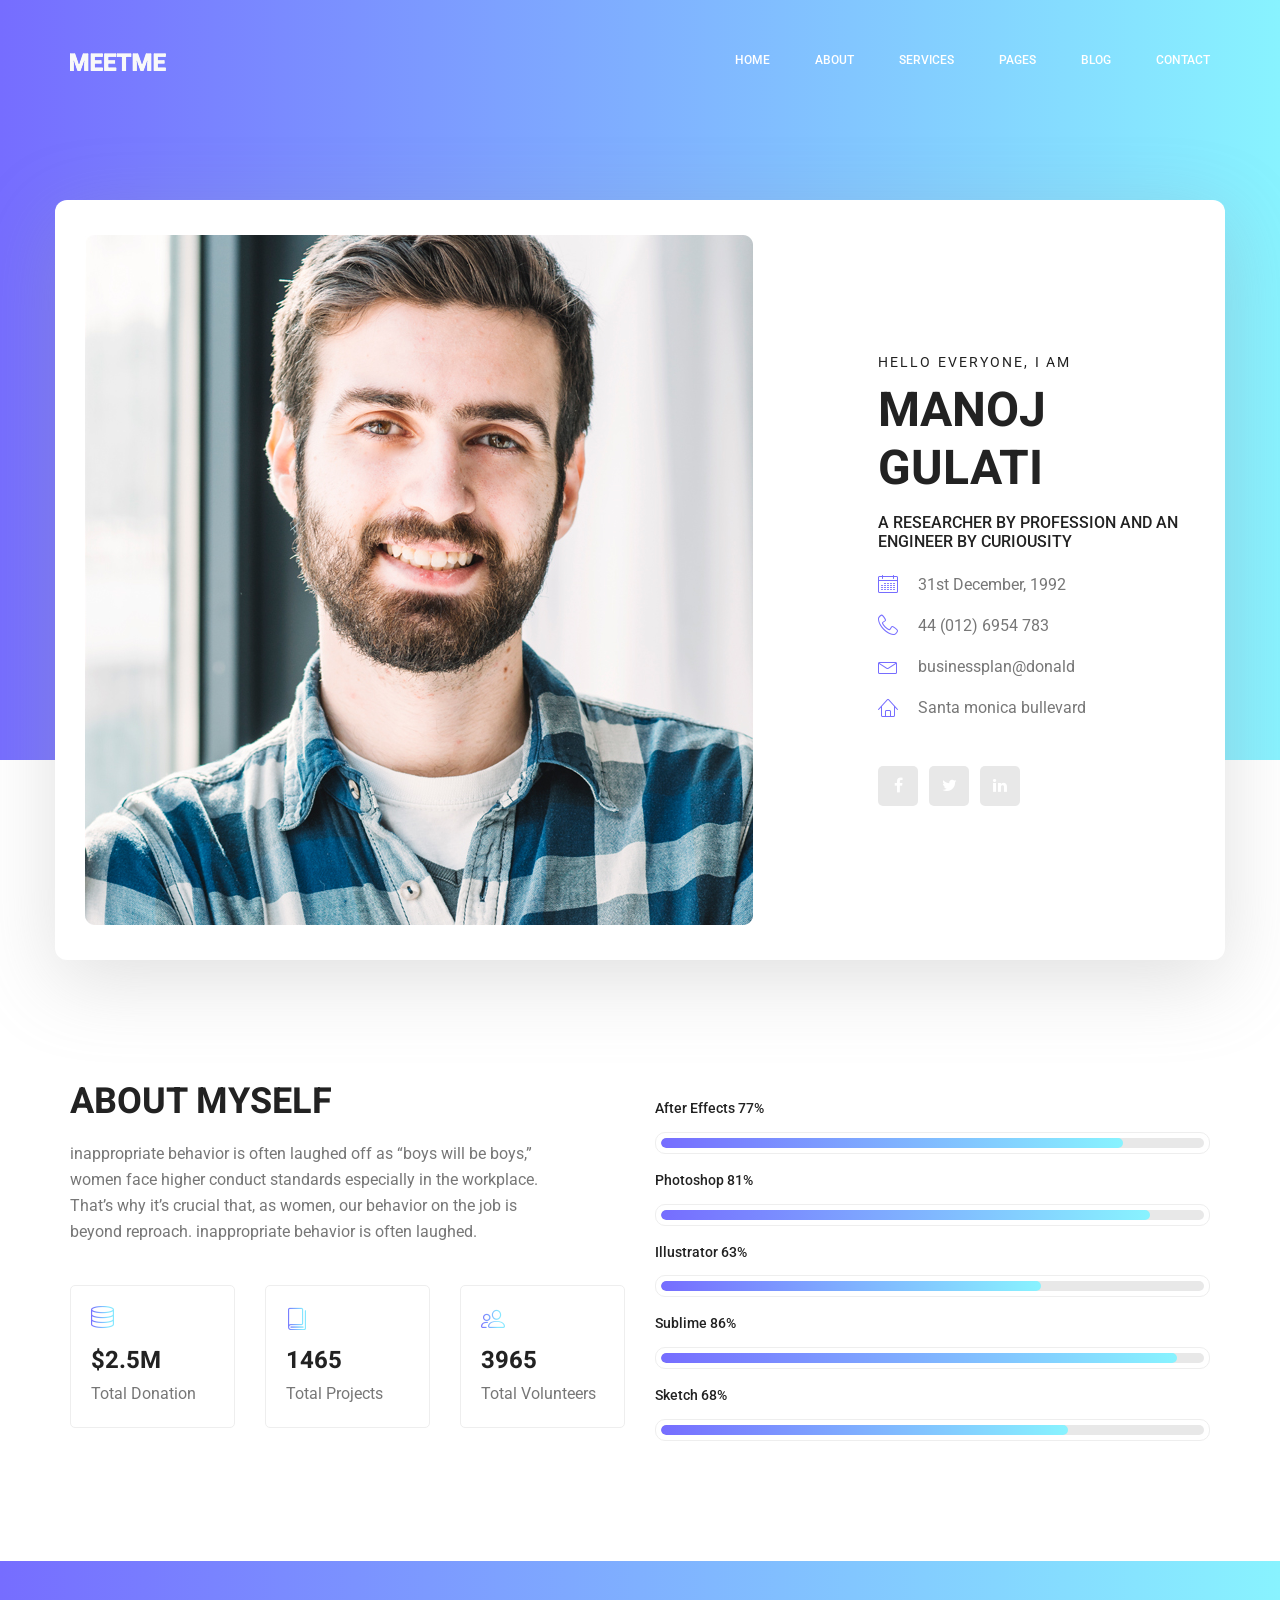
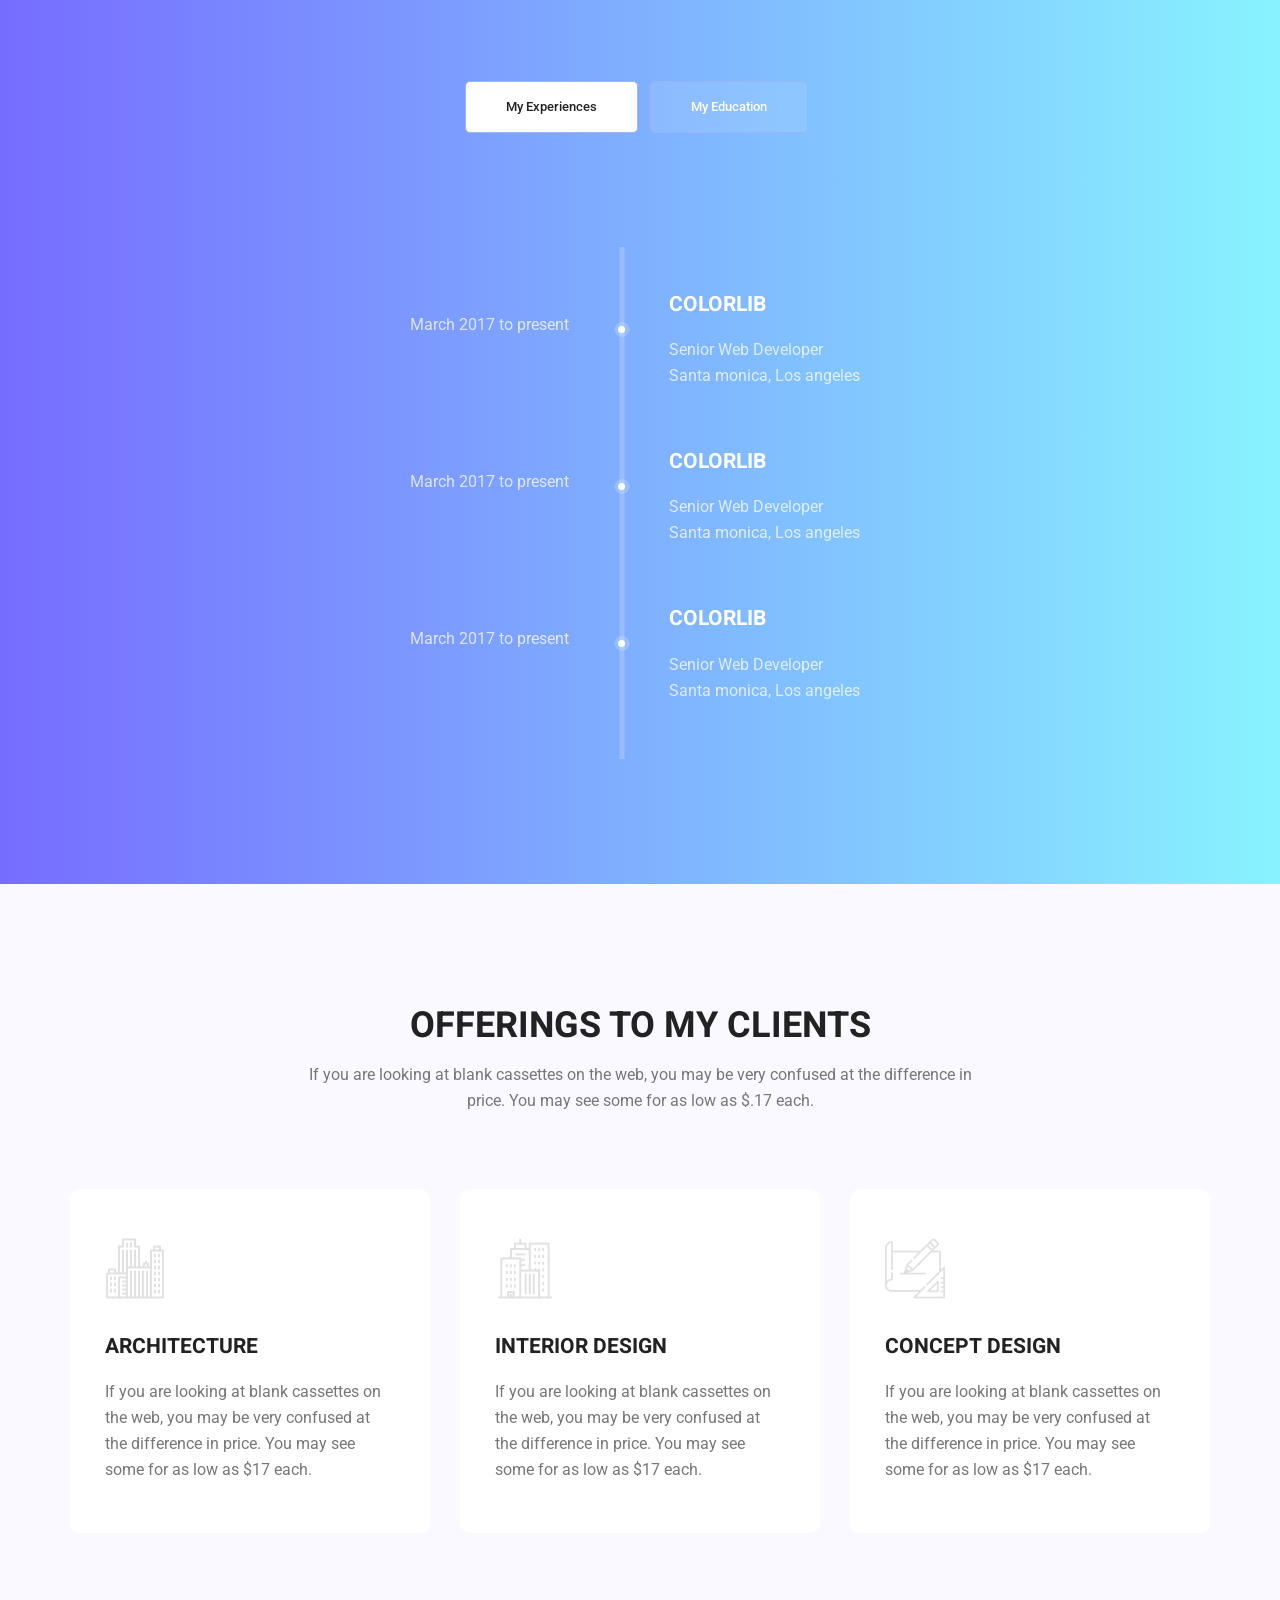
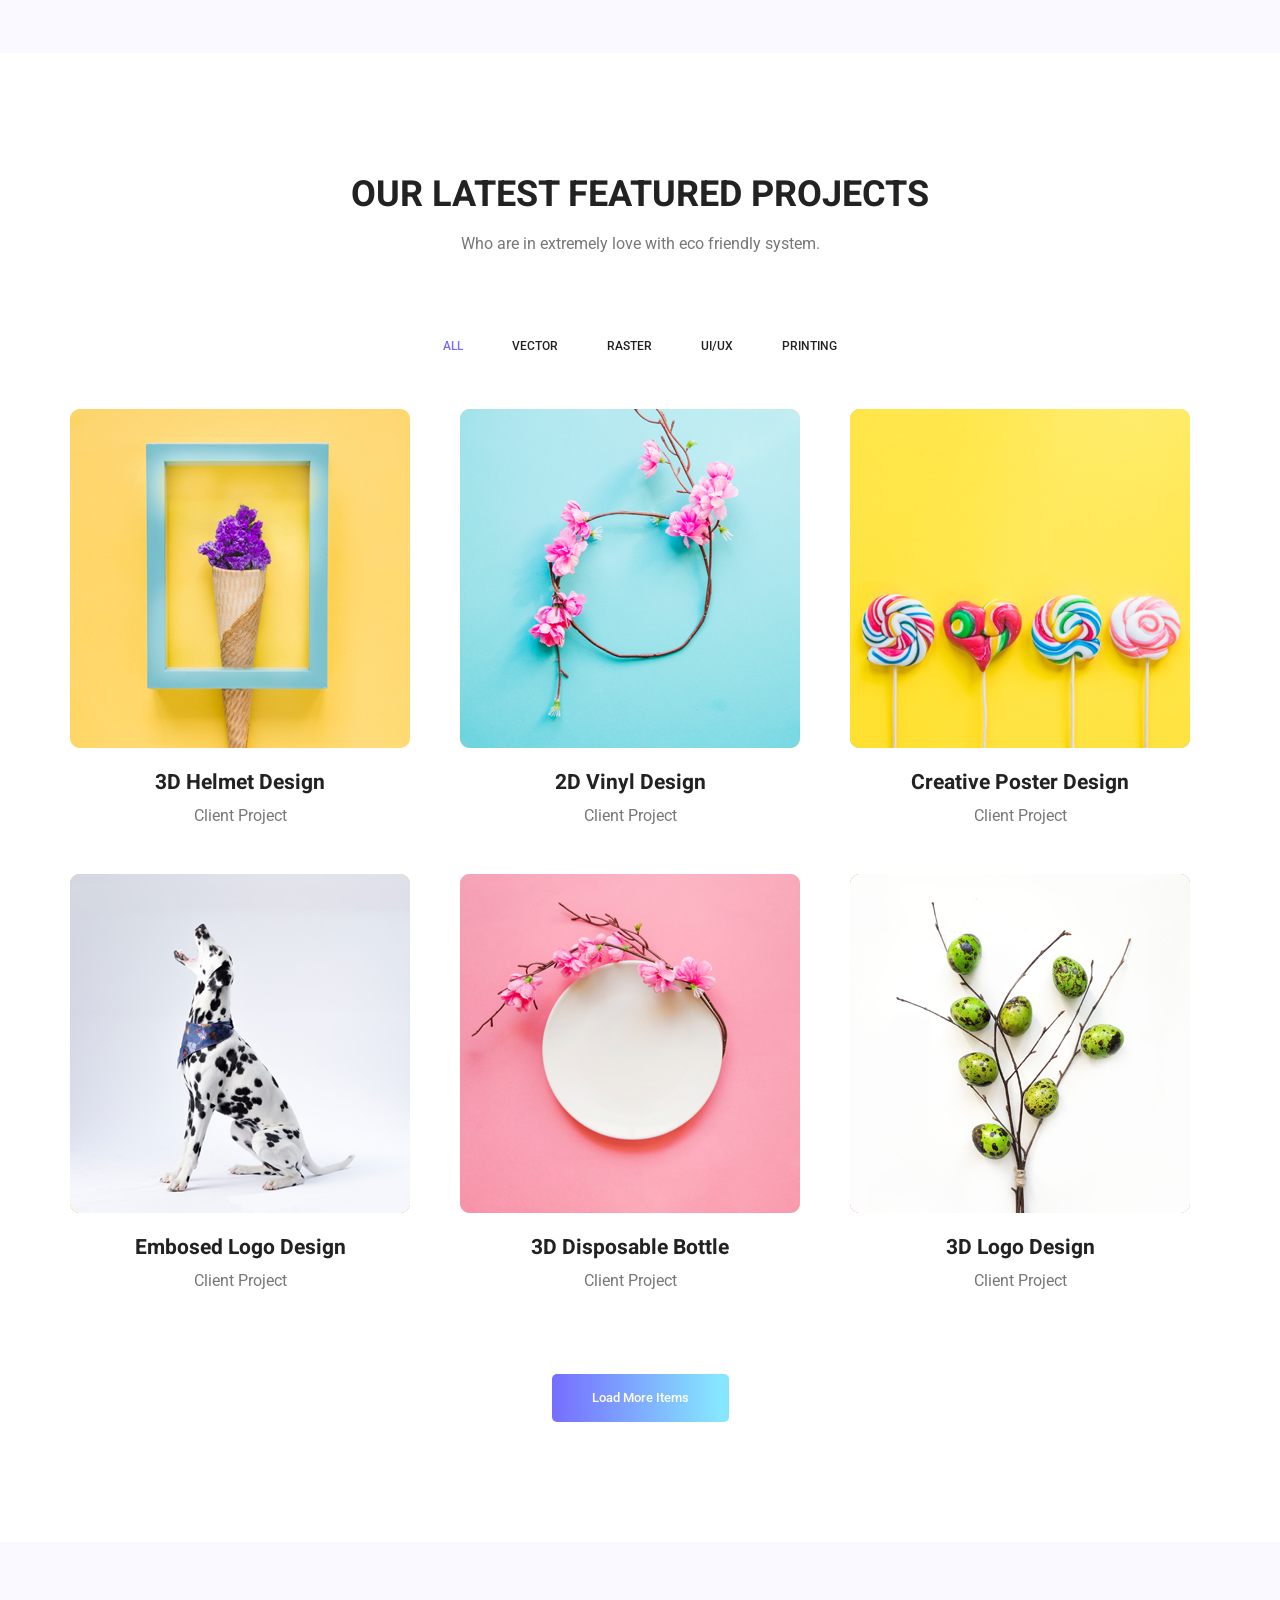
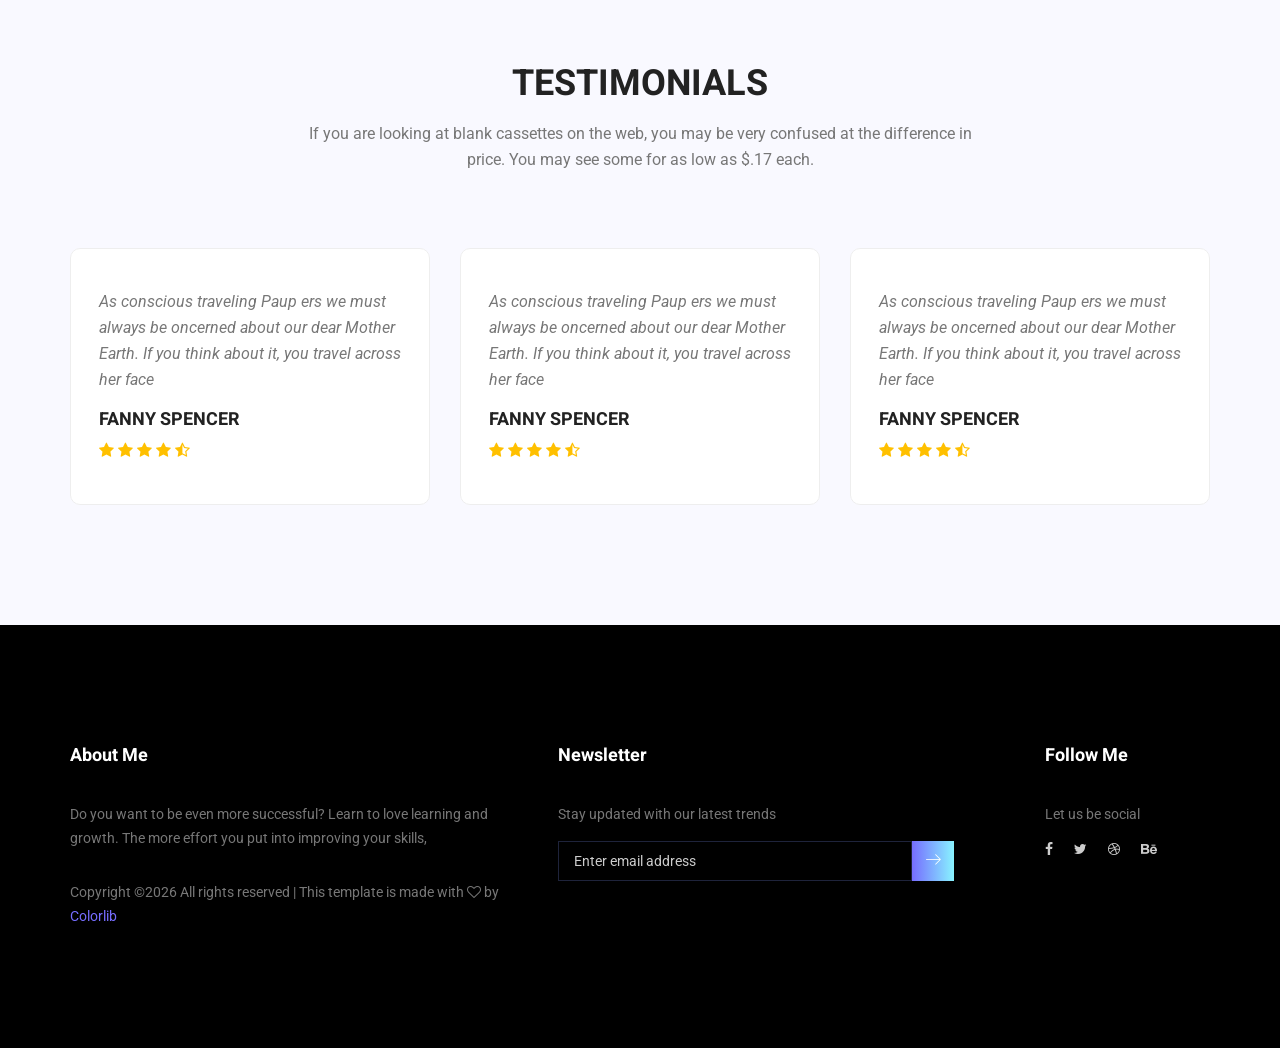
==== commit 5f6b3e42: "updated index.html" ====
--- a/index.html
+++ b/index.html
@@ -1,893 +1,539 @@
-<!--
-Author: W3layouts
-Author URL: http://w3layouts.com
-License: Creative Commons Attribution 3.0 Unported
-License URL: http://creativecommons.org/licenses/by/3.0/
--->
-<!DOCTYPE HTML>
-<html>
-<head>
-<title>Manoj Gulati</title>
-<link href="css/bootstrap.css" rel='stylesheet' type='text/css' />
-<!-- jQuery (necessary for Bootstrap's JavaScript plugins) -->
-<script src="js/jquery.min.js"></script>
-<!-- Custom Theme files -->
-<link href="css/style.css" rel='stylesheet' type='text/css' />
- <!-- Custom Theme files -->
- <meta name="viewport" content="width=device-width, initial-scale=1">
- <meta http-equiv="Content-Type" content="text/html; charset=utf-8" />
- <meta name="keywords" content="Preface Responsive web template, Bootstrap Web Templates, Flat Web Templates, Android Compatible web template, 
-Smartphone Compatible web template, free webdesigns for Nokia, Samsung, LG, Sony Ericsson, Motorola web design" />
-<!-- webfonts -->
-	<link href='//fonts.googleapis.com/css?family=Asap:400,700,400italic' rel='stylesheet' type='text/css'>
-	<link href='//fonts.googleapis.com/css?family=Open+Sans:400,300,600' rel='stylesheet' type='text/css'>
-<!-- webfonts -->
- <!---- start-smoth-scrolling---->
-<script type="text/javascript" src="js/move-top.js"></script>
-<script type="text/javascript" src="js/easing.js"></script>
-	<script type="text/javascript">
-			jQuery(document).ready(function($) {
-				$(".scroll").click(function(event){		
-					event.preventDefault();
-					$('html,body').animate({scrollTop:$(this.hash).offset().top},1000);
-				});
-			});
-		</script>
- <!---- start-smoth-scrolling---->
-</head>
-	<body>
-		<!-- container -->
-			<!-- header -->
-			<div id="home" class="header">
-				<div class="container">
-				<!-- top-hedader -->
-				<div class="top-header">
-					<!-- /logo -->
-					<!--top-nav---->
-					<div class="top-nav">
-					<div class="navigation">
-					<div class="logo">
-						<h1><a href="index.html"><span>M</span>anoj</a></h1>
+<!doctype html>
+<html lang="en">
+    <head>
+        <!-- Required meta tags -->
+        <meta charset="utf-8">
+        <meta name="viewport" content="width=device-width, initial-scale=1, shrink-to-fit=no">
+        <link rel="icon" href="img/favicon.png" type="image/png">
+        <title>MeetMe Personal</title>
+        <!-- Bootstrap CSS -->
+        <link rel="stylesheet" href="css/bootstrap.css">
+        <link rel="stylesheet" href="vendors/linericon/style.css">
+        <link rel="stylesheet" href="css/font-awesome.min.css">
+        <link rel="stylesheet" href="vendors/owl-carousel/owl.carousel.min.css">
+        <link rel="stylesheet" href="vendors/lightbox/simpleLightbox.css">
+        <link rel="stylesheet" href="vendors/nice-select/css/nice-select.css">
+        <link rel="stylesheet" href="vendors/animate-css/animate.css">
+        <link rel="stylesheet" href="vendors/popup/magnific-popup.css">
+        <link rel="stylesheet" href="vendors/flaticon/flaticon.css">
+        <!-- main css -->
+        <link rel="stylesheet" href="css/style.css">
+        <link rel="stylesheet" href="css/responsive.css">
+    </head>
+    <body>
+        
+        <!--================Header Menu Area =================-->
+        <header class="header_area">
+            <div class="main_menu">
+            	<nav class="navbar navbar-expand-lg navbar-light">
+					<div class="container box_1620">
+						<!-- Brand and toggle get grouped for better mobile display -->
+						<a class="navbar-brand logo_h" href="index.html"><img src="img/logo.png" alt=""></a>
+						<button class="navbar-toggler" type="button" data-toggle="collapse" data-target="#navbarSupportedContent" aria-controls="navbarSupportedContent" aria-expanded="false" aria-label="Toggle navigation">
+							<span class="icon-bar"></span>
+							<span class="icon-bar"></span>
+							<span class="icon-bar"></span>
+						</button>
+						<!-- Collect the nav links, forms, and other content for toggling -->
+						<div class="collapse navbar-collapse offset" id="navbarSupportedContent">
+							<ul class="nav navbar-nav menu_nav ml-auto">
+								<li class="nav-item active"><a class="nav-link" href="index.html">Home</a></li> 
+								<li class="nav-item"><a class="nav-link" href="about-us.html">About</a></li> 
+								<li class="nav-item"><a class="nav-link" href="services.html">Services</a></li> 
+								<li class="nav-item submenu dropdown">
+									<a href="#" class="nav-link dropdown-toggle" data-toggle="dropdown" role="button" aria-haspopup="true" aria-expanded="false">Pages</a>
+									<ul class="dropdown-menu">
+										<li class="nav-item"><a class="nav-link" href="portfolio.html">Portfolio</a></li>
+										<li class="nav-item"><a class="nav-link" href="elements.html">Elements</a></li>
+									</ul>
+								</li> 
+								<li class="nav-item submenu dropdown">
+									<a href="#" class="nav-link dropdown-toggle" data-toggle="dropdown" role="button" aria-haspopup="true" aria-expanded="false">Blog</a>
+									<ul class="dropdown-menu">
+										<li class="nav-item"><a class="nav-link" href="blog.html">Blog</a></li>
+										<li class="nav-item"><a class="nav-link" href="single-blog.html">Blog Details</a></li>
+									</ul>
+								</li> 
+								<li class="nav-item"><a class="nav-link" href="contact.html">Contact</a></li>
+							</ul>
+						</div> 
 					</div>
-					<div class="navigation-right">
-						<span class="menu"><img src="images/menu.png" alt=" " /></span>
-						<nav class="link-effect-3" id="link-effect-3">
-							<ul class="nav1 nav nav-wil">
-								<li class="active"><a data-hover="Home" href="index.html">Home</a></li>
-								<li><a class="scroll" data-hover="About" href="#about">About</a></li>
-								<li><a class="scroll" data-hover="Services" href="#services" >Services</a></li>
-								<li><a class="scroll" data-hover="Experience" href="#work">Experience</a></li>
-								<li><a class="scroll" data-hover="Portfolio" href="#port">Portfolio</a></li>
-								<li><a class="scroll" data-hover="Blog" href="#blogs">Blog</a></li>
-								<li><a class="scroll" data-hover="Contact" href="#contact">Contact</a></li>
-							</ul>
-						</nav>
-							<!-- script-for-menu -->
-								<script>
-								   $( "span.menu" ).click(function() {
-									 $( "ul.nav1" ).slideToggle( 300, function() {
-									 // Animation complete.
-									  });
-									 });
-								</script>
-							<!-- /script-for-menu -->
-					</div>
-					<div class="clearfix"></div>
-				</div>
-				<!-- /top-hedader -->
-				</div>
-			<div class="banner-info">
-				<div class="col-md-7 header-right">
-					<h1>Hi !</h1>
-					<h6>Engineer & Artist</h6>
-					<ul class="address">
-					
-					<li>
-							<ul class="address-text">
-								<li><b>NAME</b></li>
-								<li>Manoj Gulati</li>
-							</ul>
-						</li>
-						<li>
-							<ul class="address-text">
-								<li><b>D.O.B</b></li>
-								<li>21-1x-198x</li>
-							</ul>
-						</li>
-						<li>
-							<ul class="address-text">
-								<li><b>PHONE </b></li>
-								<li>+91-9911-383-063</li>
-							</ul>
-						</li>
-						<li>
-							<ul class="address-text">
-								<li><b>ADDRESS </b></li>
-								<li>Chattarpur, New Delhi.</li>
-							</ul>
-						</li>
-						<li>
-							<ul class="address-text">
-								<li><b>E-MAIL </b></li>
-								<li><a href="mailto:manojg@iiitd.ac.in"> manojg@iiitd.ac.in</a></li>
-							</ul>
-						</li>
-						<!-- <li>
-							<ul class="address-text">
-								<li><b>WEBSITE </b></li>
-								<li><a href="http://w3layouts.com">www.myresume.com</a></li>
-							</ul>
-						</li> -->
-						
-					</ul>
-				</div>
-				<div class="col-md-5 header-left">
-					<img src="images/img1.jpg" alt="">
-				</div>
-				<div class="clearfix"> </div>
-						
-		      </div>
-			</div>
-		</div>
-	</div>
-			<!-- about -->
-			<div id="about" class="about">
-				<div class="col-md-6 about-left">
-					<div id="owl-demo1" class="owl-carousel owl-carousel2">
-					                <div class="item">
-					                	<div class="about-left-grid">
-											<h2>Hi! I'm <span>Manoj Gulati</span></h2>
-											<p style="text-align:justify">I am a fifth-year graduate student at <a href="iiitd.ac.in">IIIT-D</a>, working in Embedded System Design and RF Sensing at <a href="energy.iiitd.edu.in">Energy Lab</a>. I am jointly advised by <a href="iitd.ac.in/~amarjeet">Dr Amarjeet Singh</a> and <a href="iiitd.ac.in/~shobha">Dr Shobha Sundar Ram</a>. I am also associated with <a href="https://sites.google.com/a/iiitd.ac.in/rfael/">RF and Applied Electromagnetics Lab</a> led by <a href="iitd.ac.in/~shobha">Dr SS Ram</a> and <a href="iitd.ac.in/~mshashmi">Dr MS Hashmi</a>.
-											I am also a visiting research scholar at <a href="http://ubicomplab.cs.washington.edu/">Ubicomp Lab</a> in the University of Washington, where I am working with <a href="iitd.ac.in/~shwetak">Prof. Shwetak Patel</a> and <a href="sidhantgupta.com/about.html">Sidhant Gupta</a>.</p>
-											<ul>
-												<li><a class="a-btn-a scroll" href="#port">My Work</a></li>
-											
-											</ul>
-										</div>
-					                </div>
-					                  <div class="item">
-					                	<div class="about-left-grid">
-											<h2>Background</h2>
-											<p style="text-align:justify">Before joining IIIT, I have worked with <a href="hpesindia.com">Hewlett-Packard Educational services</a> (Noida),<a href="wifinitytech.com">WiFinity Tech</a> (Bangalore) and <a href="indrion.co.in">Indrion Technologies</a> (Bangalore) as Embedded Design Engineer in WSN for Smart Energy applications. I did B.Tech (Hons.) ECE in 2011 from <a href="mdurohtak.ac.in">Maharshi Dayanand University, Rohtak.</a>
-
-If you want to know more about the kind of work I do, you can have a look at my CV (last updated in July 2015) <a href="https://manojgulati.files.wordpress.com/2015/08/manoj_gulati_cv_july15.pdf">here</a>.</p>
-											<ul>
-												<li><a class="a-btn-a scroll" href="#port">My Work</a></li>
-												
-											</ul>
-										</div>
-					                </div>
-					                  <!-- <div class="item">
-					                	<div class="about-left-grid">
-											<h2>Hi! I'm <span>ROB LEE</span></h2>
-											<p>Lorem ipsum dolor sit amet, consectetur adipisicing elit, sed do eiusmod tempor incididunt ut labore et dolore magna aliqua. Ut enim ad minim veniam, quis nostrud exercitation ullamco laboris nisi ut aliquip ex ea commodo consequat. Duis aute irure dolor in reprehenderit in voluptate velit esse cillum dolore eu fugiat nulla pariatur. Excepteur sint occaecat cupidatat non proident, sunt in culpa qui officia deserunt mollit anim id est laborum. Sed ut perspiciatis.</p>
-											<ul>
-												<li><a class="a-btn-a scroll" href="#port">My Work</a></li>
-												<li><a class="a-btn-h scroll" href="#contact">Hire Me</a></li>
-											</ul>
-										</div>
-					                </div> -->
-					</div>
-				</div>
-				<div class="col-md-6 about-right">
-					
-				</div>
-				<div class="clearfix"> </div>
-							<link href="css/owl.carousel.css" rel="stylesheet">
-							    <script src="js/owl.carousel.js"></script>
-			<script>
-				$(document).ready(function() {
-					$("#owl-demo1").owlCarousel({
-						items : 1,
-						lazyLoad : false,
-						autoPlay : true,
-						navigation : false,
-						navigationText :  false,
-						pagination : true,
-					});
-				});
-			</script>
-			<!-- Feedback -->
-			<script>
-				$(document).ready(function() {
-					$("#owl-demo3").owlCarousel({
-						items : 1,
-						lazyLoad : false,
-						autoPlay : true,
-						navigation : false,
-						navigationText :  true,
-						pagination :true,
-					});
-				});
-			</script>
-			</div>
-			<!-- /about -->
-			<!-- services -->
-			<div id="services" class="services">
-				<div class="container">
-					<div class="service-head one text-center ">
-						<!-- <h4>WHAT I DO</h4> -->
-						<h3><span>WHAT I DO</span></h3>
-						<span class="border two"></span>
-					</div>
-					<!-- services-grids -->
-					<div class="wthree_about_right_grids w3l-agile">
-				<div class="col-md-6 wthree_about_right_grid">
-					<div class="col-xs-4 wthree_about_right_grid_left">
-						<div class="hvr-rectangle-in">
-							<i class="glyphicon glyphicon-search"></i>
-						</div>
-					</div>
-					<div class="col-xs-8 wthree_about_right_grid_right">
-						<h4>Research</h4>
-						<p>Lorem ipsum dolor sit amet, consectetur adipisicing elit, sed do eiusmod tempor incididunt ut labore et dolore magna aliqua. Ut enim.</p>
-					</div>
-					<div class="clearfix"> </div>
-				</div>
-				<div class="col-md-6 wthree_about_right_grid">
-					<div class="col-xs-4 wthree_about_right_grid_left">
-						<div class="hvr-rectangle-in">
-							<i class="glyphicon glyphicon-pencil"></i>
-						</div>
-					</div>
-					<div class="col-xs-8 wthree_about_right_grid_right">
-						<h4>Write</h4>
-						<p>Lorem ipsum dolor sit amet, consectetur adipisicing elit, sed do eiusmod tempor incididunt ut labore et dolore magna aliqua. Ut enim.</p>
-					</div>
-					<div class="clearfix"> </div>
-				</div>
-				<div class="col-md-6 wthree_about_right_grid">
-					<div class="col-xs-4 wthree_about_right_grid_left">
-						<div class="hvr-rectangle-in">
-							<i class="glyphicon glyphicon-briefcase"></i>
-						</div>
-					</div>
-					<div class="col-xs-8 wthree_about_right_grid_right">
-						<h4>Tinker</h4>
-						<p>Lorem ipsum dolor sit amet, consectetur adipisicing elit, sed do eiusmod tempor incididunt ut labore et dolore magna aliqua. Ut enim.</p>
-					</div>
-					<div class="clearfix"> </div>
-				</div>
-				<div class="col-md-6 wthree_about_right_grid">
-					<div class="col-xs-4 wthree_about_right_grid_left">
-						<div class="hvr-rectangle-in">
-							<i class="glyphicon glyphicon-road"></i>
-						</div>
-					</div>
-					<div class="col-xs-8 wthree_about_right_grid_right">
-						<h4>Travel</h4>
-						<p>Lorem ipsum dolor sit amet, consectetur adipisicing elit, sed do eiusmod tempor incididunt ut labore et dolore magna aliqua. Ut enim.</p>
-					</div>
-					<div class="clearfix"> </div>
-				</div>
-				<div class="clearfix"> </div>
-			</div>
-
-					<!-- services-grids -->
-				</div>
-			</div>
-			<!-- services -->
-			<!--work-experience-->
-	<div id="work" class="work">
-		<div class="container">
-			<div class="service-head text-center">
-						<h4>WHAT I DID</h4>
-						<h3>MY <span>EXPERIENCE</span></h3>
-						<span class="border one"></span>
-					</div>
-					<div class="time-main w3l-agile">
-							<div class="col-md-6 year-info">
-							   <ul class="year">
-								   <li>2016</li>
-								   <li>2015</li>
-								   <li>2014</li>
-								   <li>2013</li>
-								   <li>2012</li>
-								   <div class="clearfix"></div>
-								</ul>
-							</div> 
-					                        <ul class="col-md-6 timeline">
-																<li>
-																  <div class="timeline-badge info"><i class="glyphicon glyphicon-briefcase"></i></div>
-																  <div class="timeline-panel">
-																	<div class="timeline-heading">
-																	  <h4 class="timeline-title">COMPANY NAME</h4>
-																	</div>
-																	<div class="timeline-body">
-																	  <p>Lorem ipsum dolor sit amet.Itaque earum rerum hic tenetur a sapiente delectus, ut aut reiciendis voluptatibus maiores alias consequatur aut perferendis doloribus </p>
-																	</div>
-																  </div>
-																</li>
-																
-																<li>
-																  <div class="timeline-badge primary"><i class="glyphicon glyphicon-briefcase"></i></div>
-																  <div class="timeline-panel">
-																	<div class="timeline-heading">
-																	  <h4 class="timeline-title">COMPANY NAME</h4>
-																	</div>
-																	<div class="timeline-body">
-																	  <p>Lorem ipsum dolor sit amet.Itaque earum rerum hic tenetur a sapiente delectus, ut aut reiciendis voluptatibus maiores alias consequatur aut perferendis doloribus </p>
-																	</div>
-																  </div>
-																</li>
-																
-																
-																
-																<li>
-																  <div class="timeline-badge danger"><i class="glyphicon glyphicon-briefcase"></i></div>
-																  <div class="timeline-panel">
-																	<div class="timeline-heading">
-																	  <h4 class="timeline-title">COMPANY NAME</h4>
-																	</div>
-																	<div class="timeline-body">
-																	  <p>Lorem ipsum dolor sit amet.Itaque earum rerum hic tenetur a sapiente delectus, ut aut reiciendis voluptatibus maiores alias consequatur aut perferendis doloribus </p>
-																	</div>
-																  </div>
-																</li>
-																
-																<li>
-																  <div class="timeline-badge success"><i class="glyphicon glyphicon-briefcase"></i></div>
-																  <div class="timeline-panel">
-																	<div class="timeline-heading">
-																	  <h4 class="timeline-title">COMPANY NAME</h4>
-																	</div>
-																	<div class="timeline-body">
-																	  <p>Lorem ipsum dolor sit amet.Itaque earum rerum hic tenetur a sapiente delectus, ut aut reiciendis voluptatibus maiores alias consequatur aut perferendis doloribus </p>
-																	</div>
-																  </div>
-																</li>
-																<li>
-																  <div class="timeline-badge pass"><i class="glyphicon glyphicon-briefcase"></i></div>
-																  <div class="timeline-panel">
-																	<div class="timeline-heading">
-																	  <h4 class="timeline-title">COMPANY NAME</h4>
-																	</div>
-																	<div class="timeline-body">
-																	  <p>Lorem ipsum dolor sit amet.Itaque earum rerum hic tenetur a sapiente delectus, ut aut reiciendis voluptatibus maiores alias consequatur aut perferendis doloribus </p>
-																	</div>
-																  </div>
-																</li>
-															</ul>
-								<div class="clearfix"></div>
+            	</nav>
+            </div>
+        </header>
+        <!--================Header Menu Area =================-->
+        
+        <!--================Home Banner Area =================-->
+        <section class="home_banner_area">
+           	<div class="container box_1620">
+           		<div class="banner_inner d-flex align-items-center">
+					<div class="banner_content">
+						<div class="media">
+							<div class="d-flex">
+								<img src="img/personal.jpg" alt="">
+							</div>
+							<div class="media-body">
+								<div class="personal_text">
+									<h6>Hello Everyone, I am</h6>
+									<h3>Manoj Gulati</h3>
+									<h4>A researcher by profession and an engineer by curiousity</h4>
+									<!-- <p>You will begin to realise why this exercise is called the Dickens Pattern (with reference to the ghost showing Scrooge some different futures)</p> -->
+									<ul class="list basic_info">
+										<li><a href="#"><i class="lnr lnr-calendar-full"></i> 31st December, 1992</a></li>
+										<li><a href="#"><i class="lnr lnr-phone-handset"></i> 44 (012) 6954 783</a></li>
+										<li><a href="#"><i class="lnr lnr-envelope"></i> businessplan@donald</a></li>
+										<li><a href="#"><i class="lnr lnr-home"></i> Santa monica bullevard</a></li>
+									</ul>
+									<ul class="list personal_social">
+										<li><a href="#"><i class="fa fa-facebook"></i></a></li>
+										<li><a href="#"><i class="fa fa-twitter"></i></a></li>
+										<li><a href="#"><i class="fa fa-linkedin"></i></a></li>
+									</ul>
 								</div>
-						</div>
-				</div>
-	<!--//work-experience-->
-
-		<!-- portfolio -->
-<div class="portfolio" id="port">
-				<div class="service-head text-center">
-						<h4>MY WORKS</h4>
-						<h3>MY <span>PORTFOLIO</span></h3>
-						<span class="border"></span>
-					</div>
-			<div class="portfolio-grids">
-				<script src="js/easyResponsiveTabs.js" type="text/javascript"></script>
-				<script type="text/javascript">
-									$(document).ready(function () {
-										$('#horizontalTab').easyResponsiveTabs({
-											type: 'default', //Types: default, vertical, accordion           
-											width: 'auto', //auto or any width like 600px
-											fit: true   // 100% fit in a container
-										});
-									});
-									
-				</script>
-				<div class="sap_tabs">
-					<div id="horizontalTab" style="display: block; width: 100%; margin: 0px;">
-						<ul class="resp-tabs-list">
-							<li class="resp-tab-item" aria-controls="tab_item-0" role="tab"><span>ALL</span></li> 
-							<li class="resp-tab-item" aria-controls="tab_item-1" role="tab"><span>RESEARCH</span></li> 
-							<li class="resp-tab-item" aria-controls="tab_item-2" role="tab"><span>BLOGGING</span></li> 				
-							<li class="resp-tab-item" aria-controls="tab_item-3" role="tab"><span>TRAVELLING</span></li> 
-						</ul>				  	 
-						<div class="resp-tabs-container">
-							<div class="tab-1 resp-tab-content" aria-labelledby="tab_item-0">
-								<div class="col-md-3 team-gd ">
-									
-										<a href="#portfolioModal1" class="portfolio-link b-link-diagonal b-animate-go" data-toggle="modal"><img src="images/pic4.jpg" alt="">
-										
-										</a>
-									
-								</div>
-								<div class="col-md-3 team-gd ">
-									
-										<a href="#portfolioModal3" class="portfolio-link b-link-diagonal b-animate-go" data-toggle="modal"><img src="images/pic5.jpg" alt="">
-										
-										</a>
-									
-								</div>
-								<div class="col-md-3 team-gd ">
-									
-										<a href="#portfolioModal2" class="portfolio-link b-link-diagonal b-animate-go" data-toggle="modal"><img src="images/pic9.jpg" alt="">
-										
-										</a>
-									
-								</div>
-								<div class="col-md-3 team-gd ">
-								
-										<a href="#portfolioModal4" class="portfolio-link b-link-diagonal b-animate-go" data-toggle="modal"><img src="images/pic6.jpg" alt="">
-										
-										</a>
-									
-								</div>
-								<div class="col-md-3 team-gd yes_marg ">
-									
-										<a href="#portfolioModal5" class="portfolio-link b-link-diagonal b-animate-go" data-toggle="modal"><img src="images/pic10.jpg" alt="">
-										
-										</a>
-									
-								</div>
-								<div class="col-md-3 team-gd yes_marg ">
-									
-										<a href="#portfolioModal6" class="portfolio-link b-link-diagonal b-animate-go" data-toggle="modal"><img src="images/pic11.jpg" alt="">
-										
-										</a>
-									
-								</div>
-								<div class="col-md-3 team-gd yes_marg ">
-									
-										<a href="#portfolioModal7" class="portfolio-link b-link-diagonal b-animate-go" data-toggle="modal"><img src="images/pic13.jpg" alt="">
-										
-										</a>
-								
-								</div>
-								<div class="col-md-3 team-gd yes_marg ">
-									
-										<a href="#portfolioModal8" class="portfolio-link b-link-diagonal b-animate-go" data-toggle="modal"><img src="images/pic14.jpg" alt="">
-										
-										</a>
-									
-								</div>
-								<div class="clearfix"></div>
-							</div>
-							<div class="tab-1 resp-tab-content" aria-labelledby="tab_item-1">
-								<div class="col-md-3 team-gd ">
-									<div class="thumb">
-										<a href="#portfolioModal5" class="portfolio-link b-link-diagonal b-animate-go" data-toggle="modal"><img src="images/pic10.jpg" alt="">
-										
-										</a>
-									</div>
-								</div>
-								<div class="col-md-3 team-gd  ">
-									<div class="thumb">
-										<a href="#portfolioModal6" class="portfolio-link b-link-diagonal b-animate-go" data-toggle="modal"><img src="images/pic11.jpg" alt="">
-										
-										</a>
-									</div>
-								</div>
-								<div class="col-md-3 team-gd ">
-									
-										<a href="#portfolioModal7" class="portfolio-link b-link-diagonal b-animate-go" data-toggle="modal"><img src="images/pic13.jpg" alt="">
-										
-										</a>
-									
-								</div>
-								<div class="clearfix"></div>
-							</div>
-							<div class="tab-1 resp-tab-content" aria-labelledby="tab_item-2">
-								<div class="col-md-3 team-gd ">
-									
-										<a href="#portfolioModal2" class="portfolio-link b-link-diagonal b-animate-go" data-toggle="modal"><img src="images/pic9.jpg" alt="">
-										
-										</a>
-								
-								</div>
-								<div class="col-md-3 team-gd ">
-									
-										<a href="#portfolioModal4" class="portfolio-link b-link-diagonal b-animate-go" data-toggle="modal"><img src="images/pic6.jpg" alt="">
-										
-										</a>
-									
-								</div>
-								<div class="col-md-3 team-gd">
-									
-										<a href="#portfolioModal5" class="portfolio-link b-link-diagonal b-animate-go" data-toggle="modal"><img src="images/pic10.jpg" alt="">
-										
-										</a>
-									
-								</div>
-								<div class="col-md-3 team-gd">
-									
-										<a href="#portfolioModal6" class="portfolio-link b-link-diagonal b-animate-go" data-toggle="modal"><img src="images/pic11.jpg" alt="">
-									
-										</a>
-									
-								</div>
-								<div class="clearfix"></div>
-							</div>
-								<div class="tab-1 resp-tab-content" aria-labelledby="tab_item-3">
-								<div class="col-md-3 team-gd ">
-									
-										<a href="#portfolioModal5" class="portfolio-link b-link-diagonal b-animate-go" data-toggle="modal"><img src="images/pic10.jpg" alt="">
-										
-										</a>
-									
-								</div>
-								<div class="col-md-3 team-gd">
-									
-										<a href="#portfolioModal6" class="portfolio-link b-link-diagonal b-animate-go" data-toggle="modal"><img src="images/pic11.jpg" alt="">
-										
-										</a>
-									
-								</div>
-								<div class="col-md-3 team-gd ">
-									
-										<a href="#portfolioModal7" class="portfolio-link b-link-diagonal b-animate-go" data-toggle="modal"><img src="images/pic13.jpg" alt="">
-										
-										</a>
-									
-								</div>
-								<div class="clearfix"></div>
 							</div>
 						</div>
 					</div>
 				</div>
-			</div>
-	</div>
-	<!-- //portfolio -->
-<!--  top-grids -->
-	<!-- 			<div class="blog" id="blogs">
-					<div class="container">
-						<div class="service-head text-center">
-						<h4>BLOGS</h4>
-						<h3>MY <span>BLOGS</span></h3>
-						<span class="border one"></span>
-					</div>
-					   <div class="news-grid w3l-agile">
-					    <div class="col-md-6 news-img">
-						  <a href="#" data-toggle="modal" data-target="#myModal1"> <img src="images/b1.jpg" alt=" " class="img-responsive"></a>
-						 
+            </div>
+        </section>
+        <!--================End Home Banner Area =================-->
+        
+        <!--================Welcome Area =================-->
+        <section class="welcome_area p_120">
+        	<div class="container">
+        		<div class="row welcome_inner">
+        			<div class="col-lg-6">
+        				<div class="welcome_text">
+        					<h4>About Myself</h4>
+        					<p>inappropriate behavior is often laughed off as “boys will be boys,” women face higher conduct standards especially in the workplace. That’s why it’s crucial that, as women, our behavior on the job is beyond reproach. inappropriate behavior is often laughed.</p>
+        					<div class="row">
+        						<div class="col-md-4">
+        							<div class="wel_item">
+        								<i class="lnr lnr-database"></i>
+        								<h4>$2.5M</h4>
+        								<p>Total Donation</p>
+        							</div>
+        						</div>
+        						<div class="col-md-4">
+        							<div class="wel_item">
+        								<i class="lnr lnr-book"></i>
+        								<h4>1465</h4>
+        								<p>Total Projects</p>
+        							</div>
+        						</div>
+        						<div class="col-md-4">
+        							<div class="wel_item">
+        								<i class="lnr lnr-users"></i>
+        								<h4>3965</h4>
+        								<p>Total Volunteers</p>
+        							</div>
+        						</div>
+        					</div>
+        				</div>
+        			</div>
+        			<div class="col-lg-6">
+        				<div class="tools_expert">
+        					<div class="skill_main">
+								<div class="skill_item">
+									<h4>After Effects <span class="counter">85</span>%</h4>
+									<div class="progress_br">
+										<div class="progress">
+											<div class="progress-bar" role="progressbar" aria-valuenow="85" aria-valuemin="0" aria-valuemax="100"></div>
+										</div>
+									</div>
+								</div>
+								<div class="skill_item">
+									<h4>Photoshop <span class="counter">90</span>%</h4>
+									<div class="progress_br">
+										<div class="progress">
+											<div class="progress-bar" role="progressbar" aria-valuenow="90" aria-valuemin="0" aria-valuemax="100"></div>
+										</div>
+									</div>
+								</div>
+								<div class="skill_item">
+									<h4>Illustrator <span class="counter">70</span>%</h4>
+									<div class="progress_br">
+										<div class="progress">
+											<div class="progress-bar" role="progressbar" aria-valuenow="70" aria-valuemin="0" aria-valuemax="100"></div>
+										</div>
+									</div>
+								</div>
+								<div class="skill_item">
+									<h4>Sublime <span class="counter">95</span>%</h4>
+									<div class="progress_br">
+										<div class="progress">
+											<div class="progress-bar" role="progressbar" aria-valuenow="95" aria-valuemin="0" aria-valuemax="100"></div>
+										</div>
+									</div>
+								</div>
+								<div class="skill_item">
+									<h4>Sketch <span class="counter">75</span>%</h4>
+									<div class="progress_br">
+										<div class="progress">
+											<div class="progress-bar" role="progressbar" aria-valuenow="75" aria-valuemin="0" aria-valuemax="100"></div>
+										</div>
+									</div>
+								</div>
+							</div>
+        				</div>
+        			</div>
+        		</div>
+        	</div>
+        </section>
+        <!--================End Welcome Area =================-->
+        
+        <!--================My Tabs Area =================-->
+        <section class="mytabs_area p_120">
+        	<div class="container">
+        		<div class="tabs_inner">
+					<ul class="nav nav-tabs" id="myTab" role="tablist">
+						<li class="nav-item">
+							<a class="nav-link active" id="home-tab" data-toggle="tab" href="#home" role="tab" aria-controls="home" aria-selected="true">My Experiences</a>
+						</li>
+						<li class="nav-item">
+							<a class="nav-link" id="profile-tab" data-toggle="tab" href="#profile" role="tab" aria-controls="profile" aria-selected="false">My Education</a>
+						</li>
+					</ul>
+					<div class="tab-content" id="myTabContent">
+						<div class="tab-pane fade show active" id="home" role="tabpanel" aria-labelledby="home-tab">
+							<ul class="list">
+								<li>
+									<span></span>
+									<div class="media">
+										<div class="d-flex">
+											<p>March 2017 to present</p>
+										</div>
+										<div class="media-body">
+											<h4>Colorlib</h4>
+											<p>Senior Web Developer <br />Santa monica, Los angeles</p>
+										</div>
+									</div>
+								</li>
+								<li>
+									<span></span>
+									<div class="media">
+										<div class="d-flex">
+											<p>March 2017 to present</p>
+										</div>
+										<div class="media-body">
+											<h4>Colorlib</h4>
+											<p>Senior Web Developer <br />Santa monica, Los angeles</p>
+										</div>
+									</div>
+								</li>
+								<li>
+								<span></span>
+									<div class="media">
+										<div class="d-flex">
+											<p>March 2017 to present</p>
+										</div>
+										<div class="media-body">
+											<h4>Colorlib</h4>
+											<p>Senior Web Developer <br />Santa monica, Los angeles</p>
+										</div>
+									</div>
+								</li>
+							</ul>
 						</div>
-					    <div class="col-md-6 news-text">
-						   <h3> <a href="#" data-toggle="modal" data-target="#myModal1">HERE GOES AN AWESOME BLOG TITLE</a></h3>
-							<ul class="news">
-								<li><i class="glyphicon glyphicon-user"></i> <a href="#">Admin</a></li>
-								<li><i class="glyphicon glyphicon-comment"></i> <a href="#">2 Comments</a></li>
-								<li><i class="glyphicon glyphicon-heart"></i> <a href="#">50 Likes</a></li>
-								<li><i class="glyphicon glyphicon-tags"></i> <a href="#">3 Tags</a></li>
+						<div class="tab-pane fade" id="profile" role="tabpanel" aria-labelledby="profile-tab">
+							<ul class="list">
+								<li>
+									<span></span>
+									<div class="media">
+										<div class="d-flex">
+											<p>March 2017 to present</p>
+										</div>
+										<div class="media-body">
+											<h4>Colorlib</h4>
+											<p>Senior Web Developer <br />Santa monica, Los angeles</p>
+										</div>
+									</div>
+								</li>
+								<li>
+									<span></span>
+									<div class="media">
+										<div class="d-flex">
+											<p>March 2017 to present</p>
+										</div>
+										<div class="media-body">
+											<h4>Colorlib</h4>
+											<p>Senior Web Developer <br />Santa monica, Los angeles</p>
+										</div>
+									</div>
+								</li>
+								<li>
+								<span></span>
+									<div class="media">
+										<div class="d-flex">
+											<p>March 2017 to present</p>
+										</div>
+										<div class="media-body">
+											<h4>Colorlib</h4>
+											<p>Senior Web Developer <br />Santa monica, Los angeles</p>
+										</div>
+									</div>
+								</li>
 							</ul>
-							<p>Itaque earum rerum hic tenetur a sapiente delectus, ut aut reiciendis voluptatibus maiores alias consequatur aut perferendis doloribus asperiores repellat. Neque porro quisquam est, qui dolorem ipsum quia dolor sit amet.</p>
-							<a href="#" data-toggle="modal" data-target="#myModal1" class="read hvr-shutter-in-horizontal">Read More</a>
-					
-						</div>
-		
-						<div class="clearfix"></div>
-					 </div>
-					  <div class="news-grid">
-
-					    <div class="col-md-6 news-text two">
-						   <h3> <a href="#" data-toggle="modal" data-target="#myModal1">HERE GOES AN AWESOME BLOG TITLE</a></h3>
-							<ul class="news">
-								<li><i class="glyphicon glyphicon-user"></i> <a href="#">Admin</a></li>
-								<li><i class="glyphicon glyphicon-comment"></i> <a href="#">2 Comments</a></li>
-								<li><i class="glyphicon glyphicon-heart"></i> <a href="#">50 Likes</a></li>
-								<li><i class="glyphicon glyphicon-tags"></i> <a href="#">3 Tags</a></li>
-							</ul>
-							<p>Itaque earum rerum hic tenetur a sapiente delectus, ut aut reiciendis voluptatibus maiores alias consequatur aut perferendis doloribus asperiores repellat. Neque porro quisquam est, qui dolorem ipsum quia dolor sit amet.</p>
-								<a href="#" data-toggle="modal" data-target="#myModal1" class="read hvr-shutter-in-horizontal">Read More</a>
-					
-						</div>
-						<div class="col-md-6 news-img two">
-						   <a href="#" data-toggle="modal" data-target="#myModal1"> <img src="images/b2.jpg" alt=" " class="img-responsive"></a>
-						 
-						</div>
-						<div class="clearfix"></div>
-					 </div>
-					  <div class="news-grid">
-					    <div class="col-md-6 news-img">
-						  <a href="#" data-toggle="modal" data-target="#myModal1"> <img src="images/b3.jpg" alt=" " class="img-responsive"></a>
-						 
-						</div>
-					    <div class="col-md-6 news-text">
-						   <h3> <a href="#" data-toggle="modal" data-target="#myModal1">HERE GOES AN AWESOME BLOG TITLE</a></h3>
-							<ul class="news">
-								<li><i class="glyphicon glyphicon-user"></i> <a href="#">Admin</a></li>
-								<li><i class="glyphicon glyphicon-comment"></i> <a href="#">2 Comments</a></li>
-								<li><i class="glyphicon glyphicon-heart"></i> <a href="#">50 Likes</a></li>
-								<li><i class="glyphicon glyphicon-tags"></i> <a href="#">3 Tags</a></li>
-							</ul>
-							<p>Itaque earum rerum hic tenetur a sapiente delectus, ut aut reiciendis voluptatibus maiores alias consequatur aut perferendis doloribus asperiores repellat. Neque porro quisquam est, qui dolorem ipsum quia dolor sit amet.</p>
-							<a href="#" data-toggle="modal" data-target="#myModal1" class="read hvr-shutter-in-horizontal">Read More</a>
-					
-						</div>
-		
-						<div class="clearfix"></div>
-					 </div>
-					</div>
-				</div>
-				 top-grids -->
-	<!-- /blog-pop-->
-			<div class="modal ab fade" id="myModal1" tabindex="-1" role="dialog" aria-labelledby="myModalLabel">
-				<div class="modal-dialog about" role="document">
-					<div class="modal-content about">
-						<div class="modal-header">
-							<button type="button" class="close ab" data-dismiss="modal" aria-label="Close"><span aria-hidden="true">&times;</span></button>						
-						</div>
-						<div class="modal-body about">
-								<div class="about">
-									
-									  <div class="about-inner">
-									   
-									      <img src="images/b3.jpg" alt="about"/>
-										     <h4 class="tittle">A Fews words about us</h4>
-										   <p>Lorem ipsum dolor sit amet Integer gravida,Lorem ipsum dolor sit amet Integer gravida velit,Ming sits in the corner the whole day. She's into crochet. quis dolor tristiqumsan.Mirum est notare quam littera gothica, quam nunc putamus parum claram, anteposuerit litterarum formas humanitatis per seacula quarta decima et quinta decima. velit quis dolor tristiqumsan.</p>
-										    <p>Lorem ipsum dolor sit amet. Integer gravida velit quis dolor tristiqumsan.anteposuerit litterarum formas humanitatis per seacula amet Integer gravida velit. </p>
-									  </div>
-												
-								</div>
 						</div>
 					</div>
-				</div>
-			</div>
-			<!-- //blog-pop-->
-			<!-- /header -->
-<!-- <div class="footer" id="contact">
-	<div class="container">
-	<div class="service-head one text-center">
-						<h4>CONTACT ME</h4>
-						<h3>GET <span>IN TOUCH WITH ME</span></h3>
-						<span class="border two"></span>
+        		</div>
+        	</div>
+        </section>
+        <!--================End My Tabs Area =================-->
+        
+        <!--================Feature Area =================-->
+        <section class="feature_area p_120">
+        	<div class="container">
+        		<div class="main_title">
+        			<h2>offerings to my clients</h2>
+        			<p>If you are looking at blank cassettes on the web, you may be very confused at the difference in price. You may see some for as low as $.17 each.</p>
+        		</div>
+        		<div class="feature_inner row">
+        			<div class="col-lg-4 col-md-6">
+        				<div class="feature_item">
+        					<i class="flaticon-city"></i>
+        					<h4>Architecture</h4>
+        					<p>If you are looking at blank cassettes on the web, you may be very confused at the difference in price. You may see some for as low as $17 each.</p>
+        				</div>
+        			</div>
+        			<div class="col-lg-4 col-md-6">
+        				<div class="feature_item">
+        					<i class="flaticon-skyline"></i>
+        					<h4>Interior Design</h4>
+        					<p>If you are looking at blank cassettes on the web, you may be very confused at the difference in price. You may see some for as low as $17 each.</p>
+        				</div>
+        			</div>
+        			<div class="col-lg-4 col-md-6">
+        				<div class="feature_item">
+        					<i class="flaticon-sketch"></i>
+        					<h4>Concept Design</h4>
+        					<p>If you are looking at blank cassettes on the web, you may be very confused at the difference in price. You may see some for as low as $17 each.</p>
+        				</div>
+        			</div>
+        		</div>
+        	</div>
+        </section>
+        <!--================End Feature Area =================-->
+        
+        <!--================Home Gallery Area =================-->
+        <section class="home_gallery_area p_120">
+        	<div class="container">
+        		<div class="main_title">
+        			<h2>Our Latest Featured Projects</h2>
+        			<p>Who are in extremely love with eco friendly system.</p>
+        		</div>
+        		<div class="isotope_fillter">
+        			<ul class="gallery_filter list">
+						<li class="active" data-filter="*"><a href="#">All</a></li>
+						<li data-filter=".brand"><a href="#">Vector</a></li>
+						<li data-filter=".manipul"><a href="#">Raster</a></li>
+						<li data-filter=".creative"><a href="#">UI/UX</a></li>
+						<li data-filter=".design"><a href="#">Printing</a></li>
+					</ul>
+        		</div>
+        	</div>
+        	<div class="container">
+        		<div class="gallery_f_inner row imageGallery1">
+        			<div class="col-lg-4 col-md-4 col-sm-6 brand manipul design print">
+        				<div class="h_gallery_item">
+        					<div class="g_img_item">
+        						<img class="img-fluid" src="img/gallery/project-1.jpg" alt="">
+        						<a class="light" href="img/gallery/project-1.jpg"><img src="img/gallery/icon.png" alt=""></a>
+        					</div>
+        					<div class="g_item_text">
+        						<h4>3D Helmet Design</h4>
+        						<p>Client Project</p>
+        					</div>
+        				</div>
+        			</div>
+        			<div class="col-lg-4 col-md-4 col-sm-6 brand manipul creative">
+        				<div class="h_gallery_item">
+        					<div class="g_img_item">
+        						<img class="img-fluid" src="img/gallery/project-2.jpg" alt="">
+        						<a class="light" href="img/gallery/project-2.jpg"><img src="img/gallery/icon.png" alt=""></a>
+        					</div>
+        					<div class="g_item_text">
+        						<h4>2D Vinyl Design</h4>
+        						<p>Client Project</p>
+        					</div>
+        				</div>
+        			</div>
+        			<div class="col-lg-4 col-md-4 col-sm-6 manipul creative design print">
+        				<div class="h_gallery_item">
+        					<div class="g_img_item">
+        						<img class="img-fluid" src="img/gallery/project-3.jpg" alt="">
+        						<a class="light" href="img/gallery/project-3.jpg"><img src="img/gallery/icon.png" alt=""></a>
+        					</div>
+        					<div class="g_item_text">
+        						<h4>Creative Poster Design</h4>
+        						<p>Client Project</p>
+        					</div>
+        				</div>
+        			</div>
+        			<div class="col-lg-4 col-md-4 col-sm-6 brand creative print">
+        				<div class="h_gallery_item">
+        					<div class="g_img_item">
+        						<img class="img-fluid" src="img/gallery/project-4.jpg" alt="">
+        						<a class="light" href="img/gallery/project-4.jpg"><img src="img/gallery/icon.png" alt=""></a>
+        					</div>
+        					<div class="g_item_text">
+        						<h4>Embosed Logo Design</h4>
+        						<p>Client Project</p>
+        					</div>
+        				</div>
+        			</div>
+        			<div class="col-lg-4 col-md-4 col-sm-6 brand manipul design">
+        				<div class="h_gallery_item">
+        					<div class="g_img_item">
+        						<img class="img-fluid" src="img/gallery/project-5.jpg" alt="">
+        						<a class="light" href="img/gallery/project-5.jpg"><img src="img/gallery/icon.png" alt=""></a>
+        					</div>
+        					<div class="g_item_text">
+        						<h4>3D Disposable Bottle</h4>
+        						<p>Client Project</p>
+        					</div>
+        				</div>
+        			</div>
+        			<div class="col-lg-4 col-md-4 col-sm-6 brand creative">
+        				<div class="h_gallery_item">
+        					<div class="g_img_item">
+        						<img class="img-fluid" src="img/gallery/project-6.jpg" alt="">
+        						<a class="light" href="img/gallery/project-6.jpg"><img src="img/gallery/icon.png" alt=""></a>
+        					</div>
+        					<div class="g_item_text">
+        						<h4>3D Logo Design</h4>
+        						<p>Client Project</p>
+        					</div>
+        				</div>
+        			</div>
+        		</div>
+        		<div class="more_btn">
+        			<a class="main_btn" href="#">Load More Items</a>
+        		</div>
+        	</div>
+        </section>
+        <!--================End Home Gallery Area =================-->
+        
+        <!--================Testimonials Area =================-->
+        <section class="testimonials_area p_120">
+        	<div class="container">
+        		<div class="main_title">
+        			<h2>Testimonials</h2>
+        			<p>If you are looking at blank cassettes on the web, you may be very confused at the difference in price. You may see some for as low as $.17 each.</p>
+        		</div>
+        		<div class="testi_inner">
+					<div class="testi_slider owl-carousel">
+						<div class="item">
+							<div class="testi_item">
+								<p>As conscious traveling Paup ers we must always be oncerned about our dear Mother Earth. If you think about it, you travel across her face</p>
+								<h4>Fanny Spencer</h4>
+								<a href="#"><i class="fa fa-star"></i></a>
+								<a href="#"><i class="fa fa-star"></i></a>
+								<a href="#"><i class="fa fa-star"></i></a>
+								<a href="#"><i class="fa fa-star"></i></a>
+								<a href="#"><i class="fa fa-star-half-o"></i></a>
+							</div>
+						</div>
+						<div class="item">
+							<div class="testi_item">
+								<p>As conscious traveling Paup ers we must always be oncerned about our dear Mother Earth. If you think about it, you travel across her face</p>
+								<h4>Fanny Spencer</h4>
+								<a href="#"><i class="fa fa-star"></i></a>
+								<a href="#"><i class="fa fa-star"></i></a>
+								<a href="#"><i class="fa fa-star"></i></a>
+								<a href="#"><i class="fa fa-star"></i></a>
+								<a href="#"><i class="fa fa-star-half-o"></i></a>
+							</div>
+						</div>
+						<div class="item">
+							<div class="testi_item">
+								<p>As conscious traveling Paup ers we must always be oncerned about our dear Mother Earth. If you think about it, you travel across her face</p>
+								<h4>Fanny Spencer</h4>
+								<a href="#"><i class="fa fa-star"></i></a>
+								<a href="#"><i class="fa fa-star"></i></a>
+								<a href="#"><i class="fa fa-star"></i></a>
+								<a href="#"><i class="fa fa-star"></i></a>
+								<a href="#"><i class="fa fa-star-half-o"></i></a>
+							</div>
+						</div>
 					</div>
-		<div class="mail_us">
-			 <div class="col-md-6 mail_left">
-				<div class="contact-grid1-left">
-					<div class="contact-grid1-left1"> -->
-						<!-- <span class="glyphicon glyphicon-envelope" aria-hidden="true"></span>
-						<h4>Contact By Email</h4>
-						<ul>
-							<li>Mail1: <a href="mailto:info@example.com">info@example1.com</a></li>
-							<li>Mail2: <a href="mailto:info@example.com">info@example2.com</a></li>
-						</ul>
-					 </div> -->
-				<!-- </div> -->
-					<!-- <div class="contact-grid1-left">
-						<div class="contact-grid1-left1">
-							<span class="glyphicon glyphicon-earphone" aria-hidden="true"></span>
-							<h4>Contact By Phone</h4>
-							<ul>
-								<li>Phone: +0000 123 312</li>
-								<li>Fax: +123 312</li>
-							</ul> -->
-						<!-- </div>
-					</div> -->
-					<!-- <div class="contact-grid1-left">
-						<div class="contact-grid1-left1">
-							<span class="glyphicon glyphicon-home" aria-hidden="true"></span>
-							<h4>Looking For Address</h4>
-							<ul>
-								<li>Address: General Pvt 66, Dong Da</li>
-								<li>Hanoi, Vietnam.</li>
-							</ul> -->
-				<!-- 		</div>
-					</div>
-				<div class="clearfix"> </div>
-			</div> -->
-			<!-- <div class="col-md-6 mail_right">
-				<form action="#" method="post">
-					<input type="text" name="Name" value="Name" onfocus="this.value = '';" onblur="if (this.value == '') {this.value = 'Nam --><!-- e';}" required="">
-					<input type="email" name="Email" value="Email" onfocus="this.value = '';" onblur="if (this.value == '') {this.value = 'Email';}" required="">
-					<input type="text" name="Mobile number" value="Mobile number" onfocus="this.value = '';" onblur="if (this.value == '') {this.value = 'Mobile number';}" required="">
-					<textarea name="Message..." onfocus="this.value = '';" onblur="if (this.value == '') {this.value = 'Message...';}" required="">Message...</textarea>
-					<input type="submit" value="Send">
-					
-				</form>
-			</div>
-			<div class="clearfix"></div> -->
-		<!-- </div>
-		<div class="copy_right text-center">
-			<p>&copy; 2016 Preface . All rights reserved | Design by <a href="http://w3layouts.com/" target="_blank">W3layouts.</a></p>
-			 <ul class="social-icons two">
-							<li><a href="#"> </a></li>
-							<li><a href="#" class="fb"> </a></li>
-							<li><a href="#" class="in"> </a></li>
-							<li><a href="#" class="dott"> </a></li>
-						</ul>
-		</div>
-	</div> -->
-</div> 
-			<!-- //footer -->
-		<!-- /container -->
-		<div class="portfolio-modal modal fade slideanim" id="portfolioModal1" tabindex="-1" role="dialog" aria-hidden="true">
-    <div class="modal-content port-modal">
-        <div class="close-modal" data-dismiss="modal">
-            <div class="lr">
-                <div class="rl"></div>
-            </div>
-        </div>
-        <div class="container">
-			<div class="row">
-                <div class="col-lg-8 col-lg-offset-2 text-center">
-                    <div class="modal-body">
-						<h3>Image-Title</h3>
-                        <img src="images/pic4.jpg" class="img-responsive img-centered" alt="">
-                        <p>Lorem Ipsum is simply dummy text of the printing and typesetting industry. Lorem Ipsum has been the industry's standard dummy text ever since the 1500s, when an unknown printer took a galley of type and scrambled it to make a type specimen book.</p>
-                    </div>
-                </div>
-            </div>
-        </div>
-    </div>
-</div>
-<div class="portfolio-modal modal fade slideanim" id="portfolioModal2" tabindex="-1" role="dialog" aria-hidden="true">
-    <div class="modal-content port-modal">
-        <div class="close-modal" data-dismiss="modal">
-            <div class="lr">
-                <div class="rl"></div>
-            </div>
-        </div>
-        <div class="container">
-			<div class="row">
-                <div class="col-lg-8 col-lg-offset-2 text-center">
-                    <div class="modal-body">
-						<h3>Image-Title</h3>
-                        <img src="images/pic9.jpg" class="img-responsive img-centered" alt="">
-                        <p>Lorem Ipsum is simply dummy text of the printing and typesetting industry. Lorem Ipsum has been the industry's standard dummy text ever since the 1500s, when an unknown printer took a galley of type and scrambled it to make a type specimen book.</p>
-                    </div>
-                </div>
-            </div>
-        </div>
-    </div>
-</div>
-<div class="portfolio-modal modal fade slideanim" id="portfolioModal3" tabindex="-1" role="dialog" aria-hidden="true">
-    <div class="modal-content port-modal">
-        <div class="close-modal" data-dismiss="modal">
-            <div class="lr">
-                <div class="rl"></div>
-            </div>
-        </div>
-        <div class="container">
-			<div class="row">
-                <div class="col-lg-8 col-lg-offset-2 text-center">
-                    <div class="modal-body">
-						<h3>Image-Title</h3>
-                        <img src="images/pic5.jpg" class="img-responsive img-centered" alt="">
-                        <p>Lorem Ipsum is simply dummy text of the printing and typesetting industry. Lorem Ipsum has been the industry's standard dummy text ever since the 1500s, when an unknown printer took a galley of type and scrambled it to make a type specimen book.</p>
-                    </div>
-                </div>
-            </div>
-        </div>
-    </div>
-</div>
-<div class="portfolio-modal modal fade slideanim" id="portfolioModal4" tabindex="-1" role="dialog" aria-hidden="true">
-    <div class="modal-content port-modal">
-        <div class="close-modal" data-dismiss="modal">
-            <div class="lr">
-                <div class="rl"></div>
-            </div>
-        </div>
-        <div class="container">
-			<div class="row">
-                <div class="col-lg-8 col-lg-offset-2 text-center">
-                    <div class="modal-body">
-						<h3>Image-Title</h3>
-                        <img src="images/pic6.jpg" class="img-responsive img-centered" alt="">
-                        <p>Lorem Ipsum is simply dummy text of the printing and typesetting industry. Lorem Ipsum has been the industry's standard dummy text ever since the 1500s, when an unknown printer took a galley of type and scrambled it to make a type specimen book.</p>
-                    </div>
-                </div>
-            </div>
-        </div>
-    </div>
-</div>
-<div class="portfolio-modal modal fade slideanim" id="portfolioModal5" tabindex="-1" role="dialog" aria-hidden="true">
-    <div class="modal-content port-modal">
-        <div class="close-modal" data-dismiss="modal">
-            <div class="lr">
-                <div class="rl"></div>
-            </div>
-        </div>
-        <div class="container">
-			<div class="row">
-                <div class="col-lg-8 col-lg-offset-2 text-center">
-                    <div class="modal-body">
-						<h3>Image-Title</h3>
-                        <img src="images/pic10.jpg" class="img-responsive img-centered" alt="">
-                        <p>Lorem Ipsum is simply dummy text of the printing and typesetting industry. Lorem Ipsum has been the industry's standard dummy text ever since the 1500s, when an unknown printer took a galley of type and scrambled it to make a type specimen book.</p>
-                    </div>
-                </div>
-            </div>
-        </div>
-    </div>
-</div>
-<div class="portfolio-modal modal fade slideanim" id="portfolioModal6" tabindex="-1" role="dialog" aria-hidden="true">
-    <div class="modal-content port-modal">
-        <div class="close-modal" data-dismiss="modal">
-            <div class="lr">
-                <div class="rl"></div>
-            </div>
-        </div>
-        <div class="container">
-			<div class="row">
-                <div class="col-lg-8 col-lg-offset-2 text-center">
-                    <div class="modal-body">
-						<h3>Image-Title</h3>
-                        <img src="images/pic11.jpg" class="img-responsive img-centered" alt="">
-                        <p>Lorem Ipsum is simply dummy text of the printing and typesetting industry. Lorem Ipsum has been the industry's standard dummy text ever since the 1500s, when an unknown printer took a galley of type and scrambled it to make a type specimen book.</p>
-                    </div>
-                </div>
-            </div>
-        </div>
-    </div>
-</div>
-<div class="portfolio-modal modal fade slideanim" id="portfolioModal7" tabindex="-1" role="dialog" aria-hidden="true">
-    <div class="modal-content port-modal">
-        <div class="close-modal" data-dismiss="modal">
-            <div class="lr">
-                <div class="rl"></div>
-            </div>
-        </div>
-        <div class="container">
-			<div class="row">
-                <div class="col-lg-8 col-lg-offset-2 text-center">
-                    <div class="modal-body">
-						<h3>Image-Title</h3>
-                        <img src="images/pic13.jpg" class="img-responsive img-centered" alt="">
-                        <p>Lorem Ipsum is simply dummy text of the printing and typesetting industry. Lorem Ipsum has been the industry's standard dummy text ever since the 1500s, when an unknown printer took a galley of type and scrambled it to make a type specimen book.</p>
-                    </div>
-                </div>
-            </div>
-        </div>
-    </div>
-</div>
-<div class="portfolio-modal modal fade slideanim" id="portfolioModal8" tabindex="-1" role="dialog" aria-hidden="true">
-    <div class="modal-content port-modal">
-        <div class="close-modal" data-dismiss="modal">
-            <div class="lr">
-                <div class="rl"></div>
-            </div>
-        </div>
-        <div class="container">
-			<div class="row">
-                <div class="col-lg-8 col-lg-offset-2 text-center">
-                    <div class="modal-body">
-						<h3>Image-Title</h3>
-                        <img src="images/pic14.jpg" class="img-responsive img-centered" alt="">
-                        <p>Lorem Ipsum is simply dummy text of the printing and typesetting industry. Lorem Ipsum has been the industry's standard dummy text ever since the 1500s, when an unknown printer took a galley of type and scrambled it to make a type specimen book.</p>
-                    </div>
-                </div>
-            </div>
-        </div>
-    </div>
-</div>
-<div class="portfolio-modal modal fade slideanim" id="portfolioModal9" tabindex="-1" role="dialog" aria-hidden="true">
-    <div class="modal-content port-modal">
-        <div class="close-modal" data-dismiss="modal">
-            <div class="lr">
-                <div class="rl"></div>
-            </div>
-        </div>
-        <div class="container">
-			<div class="row">
-                <div class="col-lg-8 col-lg-offset-2 text-center">
-                    <div class="modal-body">
-                        <img src="images/pic1.jpg" class="img-responsive img-centered" alt="">
-                    </div>
-                </div>
-            </div>
-        </div>
-    </div>
-</div>
-<a href="#home" id="toTop" style="display: block;"> <span id="toTopHover" style="opacity: 1;"> </span></a>
-	<!--start-smooth-scrolling-->
-						<script type="text/javascript">
-									$(document).ready(function() {
-										/*
-										var defaults = {
-								  			containerID: 'toTop', // fading element id
-											containerHoverID: 'toTopHover', // fading element hover id
-											scrollSpeed: 1200,
-											easingType: 'linear' 
-								 		};
-										*/
-										
-										$().UItoTop({ easingType: 'easeOutQuart' });
-										
-									});
-								</script>
-								<!--end-smooth-scrolling-->
-<!-- //for bootstrap working -->
-	<script src="js/bootstrap.js"></script>
-	
-
-	</body>
-</html>
-
+        		</div>
+        	</div>
+        </section>
+        <!--================End Testimonials Area =================-->
+        
+        <!--================Footer Area =================-->
+        <footer class="footer_area p_120">
+        	<div class="container">
+        		<div class="row footer_inner">
+        			<div class="col-lg-5 col-sm-6">
+        				<aside class="f_widget ab_widget">
+        					<div class="f_title">
+        						<h3>About Me</h3>
+        					</div>
+        					<p>Do you want to be even more successful? Learn to love learning and growth. The more effort you put into improving your skills,</p>
+        					<p><!-- Link back to Colorlib can't be removed. Template is licensed under CC BY 3.0. -->
+Copyright &copy;<script>document.write(new Date().getFullYear());</script> All rights reserved | This template is made with <i class="fa fa-heart-o" aria-hidden="true"></i> by <a href="https://colorlib.com" target="_blank">Colorlib</a>
+<!-- Link back to Colorlib can't be removed. Template is licensed under CC BY 3.0. --></p>
+        				</aside>
+        			</div>
+        			<div class="col-lg-5 col-sm-6">
+        				<aside class="f_widget news_widget">
+        					<div class="f_title">
+        						<h3>Newsletter</h3>
+        					</div>
+        					<p>Stay updated with our latest trends</p>
+        					<div id="mc_embed_signup">
+                                <form target="_blank" action="https://spondonit.us12.list-manage.com/subscribe/post?u=1462626880ade1ac87bd9c93a&amp;id=92a4423d01" method="get" class="subscribe_form relative">
+                                	<div class="input-group d-flex flex-row">
+                                        <input name="EMAIL" placeholder="Enter email address" onfocus="this.placeholder = ''" onblur="this.placeholder = 'Email Address '" required="" type="email">
+                                        <button class="btn sub-btn"><span class="lnr lnr-arrow-right"></span></button>		
+                                    </div>				
+                                    <div class="mt-10 info"></div>
+                                </form>
+                            </div>
+        				</aside>
+        			</div>
+        			<div class="col-lg-2">
+        				<aside class="f_widget social_widget">
+        					<div class="f_title">
+        						<h3>Follow Me</h3>
+        					</div>
+        					<p>Let us be social</p>
+        					<ul class="list">
+        						<li><a href="#"><i class="fa fa-facebook"></i></a></li>
+        						<li><a href="#"><i class="fa fa-twitter"></i></a></li>
+        						<li><a href="#"><i class="fa fa-dribbble"></i></a></li>
+        						<li><a href="#"><i class="fa fa-behance"></i></a></li>
+        					</ul>
+        				</aside>
+        			</div>
+        		</div>
+        	</div>
+        </footer>
+        <!--================End Footer Area =================-->
+        
+        
+        
+        
+        
+        
+        <!-- Optional JavaScript -->
+        <!-- jQuery first, then Popper.js, then Bootstrap JS -->
+        <script src="js/jquery-3.3.1.min.js"></script>
+        <script src="js/popper.js"></script>
+        <script src="js/bootstrap.min.js"></script>
+        <script src="js/stellar.js"></script>
+        <script src="vendors/lightbox/simpleLightbox.min.js"></script>
+        <script src="vendors/nice-select/js/jquery.nice-select.min.js"></script>
+        <script src="vendors/isotope/imagesloaded.pkgd.min.js"></script>
+        <script src="vendors/isotope/isotope.pkgd.min.js"></script>
+        <script src="vendors/owl-carousel/owl.carousel.min.js"></script>
+        <script src="vendors/popup/jquery.magnific-popup.min.js"></script>
+        <script src="js/jquery.ajaxchimp.min.js"></script>
+        <script src="vendors/counter-up/jquery.waypoints.min.js"></script>
+        <script src="vendors/counter-up/jquery.counterup.min.js"></script>
+        <script src="js/mail-script.js"></script>
+        <script src="js/theme.js"></script>
+    </body>
+</html>
--- a/vendors/linericon/style.css
+++ b/vendors/linericon/style.css
@@ -0,0 +1,536 @@
+@font-face {
+	font-family: 'Linearicons-Free';
+	src:url('fonts/Linearicons-Free.eot?w118d');
+	src:url('fonts/Linearicons-Free.eot?#iefixw118d') format('embedded-opentype'),
+		url('fonts/Linearicons-Free.woff2?w118d') format('woff2'),
+		url('fonts/Linearicons-Free.woff?w118d') format('woff'),
+		url('fonts/Linearicons-Free.ttf?w118d') format('truetype'),
+		url('fonts/Linearicons-Free.svg?w118d#Linearicons-Free') format('svg');
+	font-weight: normal;
+	font-style: normal;
+}
+
+.lnr {
+	font-family: 'Linearicons-Free';
+	speak: none;
+	font-style: normal;
+	font-weight: normal;
+	font-variant: normal;
+	text-transform: none;
+	line-height: 1;
+
+	/* Better Font Rendering =========== */
+	-webkit-font-smoothing: antialiased;
+	-moz-osx-font-smoothing: grayscale;
+}
+
+.lnr-home:before {
+	content: "\e800";
+}
+.lnr-apartment:before {
+	content: "\e801";
+}
+.lnr-pencil:before {
+	content: "\e802";
+}
+.lnr-magic-wand:before {
+	content: "\e803";
+}
+.lnr-drop:before {
+	content: "\e804";
+}
+.lnr-lighter:before {
+	content: "\e805";
+}
+.lnr-poop:before {
+	content: "\e806";
+}
+.lnr-sun:before {
+	content: "\e807";
+}
+.lnr-moon:before {
+	content: "\e808";
+}
+.lnr-cloud:before {
+	content: "\e809";
+}
+.lnr-cloud-upload:before {
+	content: "\e80a";
+}
+.lnr-cloud-download:before {
+	content: "\e80b";
+}
+.lnr-cloud-sync:before {
+	content: "\e80c";
+}
+.lnr-cloud-check:before {
+	content: "\e80d";
+}
+.lnr-database:before {
+	content: "\e80e";
+}
+.lnr-lock:before {
+	content: "\e80f";
+}
+.lnr-cog:before {
+	content: "\e810";
+}
+.lnr-trash:before {
+	content: "\e811";
+}
+.lnr-dice:before {
+	content: "\e812";
+}
+.lnr-heart:before {
+	content: "\e813";
+}
+.lnr-star:before {
+	content: "\e814";
+}
+.lnr-star-half:before {
+	content: "\e815";
+}
+.lnr-star-empty:before {
+	content: "\e816";
+}
+.lnr-flag:before {
+	content: "\e817";
+}
+.lnr-envelope:before {
+	content: "\e818";
+}
+.lnr-paperclip:before {
+	content: "\e819";
+}
+.lnr-inbox:before {
+	content: "\e81a";
+}
+.lnr-eye:before {
+	content: "\e81b";
+}
+.lnr-printer:before {
+	content: "\e81c";
+}
+.lnr-file-empty:before {
+	content: "\e81d";
+}
+.lnr-file-add:before {
+	content: "\e81e";
+}
+.lnr-enter:before {
+	content: "\e81f";
+}
+.lnr-exit:before {
+	content: "\e820";
+}
+.lnr-graduation-hat:before {
+	content: "\e821";
+}
+.lnr-license:before {
+	content: "\e822";
+}
+.lnr-music-note:before {
+	content: "\e823";
+}
+.lnr-film-play:before {
+	content: "\e824";
+}
+.lnr-camera-video:before {
+	content: "\e825";
+}
+.lnr-camera:before {
+	content: "\e826";
+}
+.lnr-picture:before {
+	content: "\e827";
+}
+.lnr-book:before {
+	content: "\e828";
+}
+.lnr-bookmark:before {
+	content: "\e829";
+}
+.lnr-user:before {
+	content: "\e82a";
+}
+.lnr-users:before {
+	content: "\e82b";
+}
+.lnr-shirt:before {
+	content: "\e82c";
+}
+.lnr-store:before {
+	content: "\e82d";
+}
+.lnr-cart:before {
+	content: "\e82e";
+}
+.lnr-tag:before {
+	content: "\e82f";
+}
+.lnr-phone-handset:before {
+	content: "\e830";
+}
+.lnr-phone:before {
+	content: "\e831";
+}
+.lnr-pushpin:before {
+	content: "\e832";
+}
+.lnr-map-marker:before {
+	content: "\e833";
+}
+.lnr-map:before {
+	content: "\e834";
+}
+.lnr-location:before {
+	content: "\e835";
+}
+.lnr-calendar-full:before {
+	content: "\e836";
+}
+.lnr-keyboard:before {
+	content: "\e837";
+}
+.lnr-spell-check:before {
+	content: "\e838";
+}
+.lnr-screen:before {
+	content: "\e839";
+}
+.lnr-smartphone:before {
+	content: "\e83a";
+}
+.lnr-tablet:before {
+	content: "\e83b";
+}
+.lnr-laptop:before {
+	content: "\e83c";
+}
+.lnr-laptop-phone:before {
+	content: "\e83d";
+}
+.lnr-power-switch:before {
+	content: "\e83e";
+}
+.lnr-bubble:before {
+	content: "\e83f";
+}
+.lnr-heart-pulse:before {
+	content: "\e840";
+}
+.lnr-construction:before {
+	content: "\e841";
+}
+.lnr-pie-chart:before {
+	content: "\e842";
+}
+.lnr-chart-bars:before {
+	content: "\e843";
+}
+.lnr-gift:before {
+	content: "\e844";
+}
+.lnr-diamond:before {
+	content: "\e845";
+}
+.lnr-linearicons:before {
+	content: "\e846";
+}
+.lnr-dinner:before {
+	content: "\e847";
+}
+.lnr-coffee-cup:before {
+	content: "\e848";
+}
+.lnr-leaf:before {
+	content: "\e849";
+}
+.lnr-paw:before {
+	content: "\e84a";
+}
+.lnr-rocket:before {
+	content: "\e84b";
+}
+.lnr-briefcase:before {
+	content: "\e84c";
+}
+.lnr-bus:before {
+	content: "\e84d";
+}
+.lnr-car:before {
+	content: "\e84e";
+}
+.lnr-train:before {
+	content: "\e84f";
+}
+.lnr-bicycle:before {
+	content: "\e850";
+}
+.lnr-wheelchair:before {
+	content: "\e851";
+}
+.lnr-select:before {
+	content: "\e852";
+}
+.lnr-earth:before {
+	content: "\e853";
+}
+.lnr-smile:before {
+	content: "\e854";
+}
+.lnr-sad:before {
+	content: "\e855";
+}
+.lnr-neutral:before {
+	content: "\e856";
+}
+.lnr-mustache:before {
+	content: "\e857";
+}
+.lnr-alarm:before {
+	content: "\e858";
+}
+.lnr-bullhorn:before {
+	content: "\e859";
+}
+.lnr-volume-high:before {
+	content: "\e85a";
+}
+.lnr-volume-medium:before {
+	content: "\e85b";
+}
+.lnr-volume-low:before {
+	content: "\e85c";
+}
+.lnr-volume:before {
+	content: "\e85d";
+}
+.lnr-mic:before {
+	content: "\e85e";
+}
+.lnr-hourglass:before {
+	content: "\e85f";
+}
+.lnr-undo:before {
+	content: "\e860";
+}
+.lnr-redo:before {
+	content: "\e861";
+}
+.lnr-sync:before {
+	content: "\e862";
+}
+.lnr-history:before {
+	content: "\e863";
+}
+.lnr-clock:before {
+	content: "\e864";
+}
+.lnr-download:before {
+	content: "\e865";
+}
+.lnr-upload:before {
+	content: "\e866";
+}
+.lnr-enter-down:before {
+	content: "\e867";
+}
+.lnr-exit-up:before {
+	content: "\e868";
+}
+.lnr-bug:before {
+	content: "\e869";
+}
+.lnr-code:before {
+	content: "\e86a";
+}
+.lnr-link:before {
+	content: "\e86b";
+}
+.lnr-unlink:before {
+	content: "\e86c";
+}
+.lnr-thumbs-up:before {
+	content: "\e86d";
+}
+.lnr-thumbs-down:before {
+	content: "\e86e";
+}
+.lnr-magnifier:before {
+	content: "\e86f";
+}
+.lnr-cross:before {
+	content: "\e870";
+}
+.lnr-menu:before {
+	content: "\e871";
+}
+.lnr-list:before {
+	content: "\e872";
+}
+.lnr-chevron-up:before {
+	content: "\e873";
+}
+.lnr-chevron-down:before {
+	content: "\e874";
+}
+.lnr-chevron-left:before {
+	content: "\e875";
+}
+.lnr-chevron-right:before {
+	content: "\e876";
+}
+.lnr-arrow-up:before {
+	content: "\e877";
+}
+.lnr-arrow-down:before {
+	content: "\e878";
+}
+.lnr-arrow-left:before {
+	content: "\e879";
+}
+.lnr-arrow-right:before {
+	content: "\e87a";
+}
+.lnr-move:before {
+	content: "\e87b";
+}
+.lnr-warning:before {
+	content: "\e87c";
+}
+.lnr-question-circle:before {
+	content: "\e87d";
+}
+.lnr-menu-circle:before {
+	content: "\e87e";
+}
+.lnr-checkmark-circle:before {
+	content: "\e87f";
+}
+.lnr-cross-circle:before {
+	content: "\e880";
+}
+.lnr-plus-circle:before {
+	content: "\e881";
+}
+.lnr-circle-minus:before {
+	content: "\e882";
+}
+.lnr-arrow-up-circle:before {
+	content: "\e883";
+}
+.lnr-arrow-down-circle:before {
+	content: "\e884";
+}
+.lnr-arrow-left-circle:before {
+	content: "\e885";
+}
+.lnr-arrow-right-circle:before {
+	content: "\e886";
+}
+.lnr-chevron-up-circle:before {
+	content: "\e887";
+}
+.lnr-chevron-down-circle:before {
+	content: "\e888";
+}
+.lnr-chevron-left-circle:before {
+	content: "\e889";
+}
+.lnr-chevron-right-circle:before {
+	content: "\e88a";
+}
+.lnr-crop:before {
+	content: "\e88b";
+}
+.lnr-frame-expand:before {
+	content: "\e88c";
+}
+.lnr-frame-contract:before {
+	content: "\e88d";
+}
+.lnr-layers:before {
+	content: "\e88e";
+}
+.lnr-funnel:before {
+	content: "\e88f";
+}
+.lnr-text-format:before {
+	content: "\e890";
+}
+.lnr-text-format-remove:before {
+	content: "\e891";
+}
+.lnr-text-size:before {
+	content: "\e892";
+}
+.lnr-bold:before {
+	content: "\e893";
+}
+.lnr-italic:before {
+	content: "\e894";
+}
+.lnr-underline:before {
+	content: "\e895";
+}
+.lnr-strikethrough:before {
+	content: "\e896";
+}
+.lnr-highlight:before {
+	content: "\e897";
+}
+.lnr-text-align-left:before {
+	content: "\e898";
+}
+.lnr-text-align-center:before {
+	content: "\e899";
+}
+.lnr-text-align-right:before {
+	content: "\e89a";
+}
+.lnr-text-align-justify:before {
+	content: "\e89b";
+}
+.lnr-line-spacing:before {
+	content: "\e89c";
+}
+.lnr-indent-increase:before {
+	content: "\e89d";
+}
+.lnr-indent-decrease:before {
+	content: "\e89e";
+}
+.lnr-pilcrow:before {
+	content: "\e89f";
+}
+.lnr-direction-ltr:before {
+	content: "\e8a0";
+}
+.lnr-direction-rtl:before {
+	content: "\e8a1";
+}
+.lnr-page-break:before {
+	content: "\e8a2";
+}
+.lnr-sort-alpha-asc:before {
+	content: "\e8a3";
+}
+.lnr-sort-amount-asc:before {
+	content: "\e8a4";
+}
+.lnr-hand:before {
+	content: "\e8a5";
+}
+.lnr-pointer-up:before {
+	content: "\e8a6";
+}
+.lnr-pointer-right:before {
+	content: "\e8a7";
+}
+.lnr-pointer-down:before {
+	content: "\e8a8";
+}
+.lnr-pointer-left:before {
+	content: "\e8a9";
+}
--- a/vendors/nice-select/css/nice-select.css
+++ b/vendors/nice-select/css/nice-select.css
@@ -0,0 +1,138 @@
+.nice-select {
+  -webkit-tap-highlight-color: transparent;
+  background-color: #fff;
+  border-radius: 5px;
+  border: solid 1px #e8e8e8;
+  box-sizing: border-box;
+  clear: both;
+  cursor: pointer;
+  display: block;
+  float: left;
+  font-family: inherit;
+  font-size: 14px;
+  font-weight: normal;
+  height: 42px;
+  line-height: 40px;
+  outline: none;
+  padding-left: 18px;
+  padding-right: 30px;
+  position: relative;
+  text-align: left !important;
+  -webkit-transition: all 0.2s ease-in-out;
+  transition: all 0.2s ease-in-out;
+  -webkit-user-select: none;
+     -moz-user-select: none;
+      -ms-user-select: none;
+          user-select: none;
+  white-space: nowrap;
+  width: auto; }
+  .nice-select:hover {
+    border-color: #dbdbdb; }
+  .nice-select:active, .nice-select.open, .nice-select:focus {
+    border-color: #999; }
+  .nice-select:after {
+    border-bottom: 2px solid #999;
+    border-right: 2px solid #999;
+    content: '';
+    display: block;
+    height: 5px;
+    margin-top: -4px;
+    pointer-events: none;
+    position: absolute;
+    right: 12px;
+    top: 50%;
+    -webkit-transform-origin: 66% 66%;
+        -ms-transform-origin: 66% 66%;
+            transform-origin: 66% 66%;
+    -webkit-transform: rotate(45deg);
+        -ms-transform: rotate(45deg);
+            transform: rotate(45deg);
+    -webkit-transition: all 0.15s ease-in-out;
+    transition: all 0.15s ease-in-out;
+    width: 5px; }
+  .nice-select.open:after {
+    -webkit-transform: rotate(-135deg);
+        -ms-transform: rotate(-135deg);
+            transform: rotate(-135deg); }
+  .nice-select.open .list {
+    opacity: 1;
+    pointer-events: auto;
+    -webkit-transform: scale(1) translateY(0);
+        -ms-transform: scale(1) translateY(0);
+            transform: scale(1) translateY(0); }
+  .nice-select.disabled {
+    border-color: #ededed;
+    color: #999;
+    pointer-events: none; }
+    .nice-select.disabled:after {
+      border-color: #cccccc; }
+  .nice-select.wide {
+    width: 100%; }
+    .nice-select.wide .list {
+      left: 0 !important;
+      right: 0 !important; }
+  .nice-select.right {
+    float: right; }
+    .nice-select.right .list {
+      left: auto;
+      right: 0; }
+  .nice-select.small {
+    font-size: 12px;
+    height: 36px;
+    line-height: 34px; }
+    .nice-select.small:after {
+      height: 4px;
+      width: 4px; }
+    .nice-select.small .option {
+      line-height: 34px;
+      min-height: 34px; }
+  .nice-select .list {
+    background-color: #fff;
+    border-radius: 5px;
+    box-shadow: 0 0 0 1px rgba(68, 68, 68, 0.11);
+    box-sizing: border-box;
+    margin-top: 4px;
+    opacity: 0;
+    overflow: hidden;
+    padding: 0;
+    pointer-events: none;
+    position: absolute;
+    top: 100%;
+    left: 0;
+    -webkit-transform-origin: 50% 0;
+        -ms-transform-origin: 50% 0;
+            transform-origin: 50% 0;
+    -webkit-transform: scale(0.75) translateY(-21px);
+        -ms-transform: scale(0.75) translateY(-21px);
+            transform: scale(0.75) translateY(-21px);
+    -webkit-transition: all 0.2s cubic-bezier(0.5, 0, 0, 1.25), opacity 0.15s ease-out;
+    transition: all 0.2s cubic-bezier(0.5, 0, 0, 1.25), opacity 0.15s ease-out;
+    z-index: 9; }
+    .nice-select .list:hover .option:not(:hover) {
+      background-color: transparent !important; }
+  .nice-select .option {
+    cursor: pointer;
+    font-weight: 400;
+    line-height: 40px;
+    list-style: none;
+    min-height: 40px;
+    outline: none;
+    padding-left: 18px;
+    padding-right: 29px;
+    text-align: left;
+    -webkit-transition: all 0.2s;
+    transition: all 0.2s; }
+    .nice-select .option:hover, .nice-select .option.focus, .nice-select .option.selected.focus {
+      background-color: #f6f6f6; }
+    .nice-select .option.selected {
+      font-weight: bold; }
+    .nice-select .option.disabled {
+      background-color: transparent;
+      color: #999;
+      cursor: default; }
+
+.no-csspointerevents .nice-select .list {
+  display: none; }
+
+.no-csspointerevents .nice-select.open .list {
+  display: block; }
--- a/vendors/flaticon/flaticon.css
+++ b/vendors/flaticon/flaticon.css
@@ -0,0 +1,34 @@
+	/*
+  	Flaticon icon font: Flaticon
+  	Creation date: 26/06/2018 17:19
+  	*/
+
+@font-face {
+  font-family: "Flaticon";
+  src: url("./Flaticon.eot");
+  src: url("./Flaticon.eot?#iefix") format("embedded-opentype"),
+       url("./Flaticon.woff") format("woff"),
+       url("./Flaticon.ttf") format("truetype"),
+       url("./Flaticon.svg#Flaticon") format("svg");
+  font-weight: normal;
+  font-style: normal;
+}
+
+@media screen and (-webkit-min-device-pixel-ratio:0) {
+  @font-face {
+    font-family: "Flaticon";
+    src: url("./Flaticon.svg#Flaticon") format("svg");
+  }
+}
+
+[class^="flaticon-"]:before, [class*=" flaticon-"]:before,
+[class^="flaticon-"]:after, [class*=" flaticon-"]:after {   
+  font-family: Flaticon;
+        font-size: 20px;
+font-style: normal;
+margin-left: 20px;
+}
+
+.flaticon-skyline:before { content: "\f100"; }
+.flaticon-sketch:before { content: "\f101"; }
+.flaticon-city:before { content: "\f102"; }
--- a/css/style.css
+++ b/css/style.css
@@ -1,1982 +1,3005 @@
-/*--
-Author: W3layouts
-Author URL: http://w3layouts.com
-License: Creative Commons Attribution 3.0 Unported
-License URL: http://creativecommons.org/licenses/by/3.0/
---*/
-html, body{
-    font-family: 'Open Sans', sans-serif;
-    font-size: 100%;
-  	background: #FFf;
-}
-body a{
-	transition:0.5s all;
-	-webkit-transition:0.5s all;
-	-moz-transition:0.5s all;
-	-o-transition:0.5s all;
-	-ms-transition:0.5s all;
-}
-body h1,h2,h3,h4,h5,h6{
-	    font-family: 'Asap', sans-serif;
-}
-/*-- header --*/
-#home {
-    background: url(../images/header-bg.jpg) no-repeat center top;
-    background-size: cover;
-    -webkit-background-size: cover;
-    -moz-background-size: cover;
-    -o-background-size: cover;
-    -ms-background-size: cover;
-    min-height:650px;
-	position: relative;
-}
-.top-header {
-	padding: 2em 0;
-}
-.logo h1 {
-    margin: 0;
-    text-transform: uppercase;
-    font-weight: bold;
-     color:#fff;
-}
-.logo h1 a{
-	text-decoration:none;
-	 color:#fff;
-}
-.logo span {
-    border: 7px solid #00a78e;
-    padding: 0px 14px;
-    font-size: 1.2em;
-    color: #fff;
-}
-.logo{
-	float:left;
-}
-.navigation-right{
-	float:right;
-}
-.navigation-right ul li{
-	display:inline-block;
-}
-.navigation-right ul li a{
-	color:#fff;
-    font-size:1em;
-    text-decoration: none;
-    padding: 10px 0;
-	text-transform:uppercase;
-    font-family: 'Open Sans', sans-serif;
-}
-.navigation-right ul li.active a{
-	    color: #00a78e;
-}
-span.menu{
-	display:none;
-}
-/*-- nav-hover --*/
-.link-effect-3 a {
-	padding: 10px 0;
-	margin: 0 12px;
-	color: #797878;
-	text-shadow: none;
-	position: relative;  
-    font-family: 'Open Sans', sans-serif;
-}
-.link-effect-3 a::before {
-	position: absolute;
-	top: 0;
-	left: 0;
-	overflow: hidden;
-	padding: 10px 0;
-	max-width: 0;
-	border-bottom: 3px solid #00a78e;
-    color: #00a78e;
-	content: attr(data-hover);
-	-webkit-transition: max-width 0.5s;
-	-moz-transition: max-width 0.5s;
-	transition: max-width 0.5s;
-}
-.link-effect-3 a:hover::before {
-	max-width: 100%;
-}
-/*--banner-info--*/
-.banner-info {
-    background:rgba(23, 20, 20, 0.58);
-    margin-top: 4em;
-}
-.header-left {
-    padding: 3em;
-}
-.header-right {
-    padding: 3em;
-}
-ul.address-text {
-    padding: 0;
-}
-ul.address {
-    padding: 0;
-}
-.header-left img {
-    width: 100%;
-     margin-top: 19px;
-}
-.header-right {
-    padding-left: 3em;
-}
-.header-right h1 {
-    font-size: 2.5em;
-    color: #fff;
-    margin: 0.5em 0 0;
-    font-weight: bold;
-}
-.header-right h1 {
-    font-size: 1.2em;
-    color: #FFF;
-    background: #00a78e;
-    display: inline-block;
-    padding: .5em 1.5em;
-    position: relative;
-	    box-shadow: 0 8px 17px 0 rgba(0,0,0,0.2),0 6px 20px 0 rgba(0,0,0,0.19);
-}
-.header-right h1:before {
-       width: 0;
-    height: 0;
-    position: absolute;
-    content: '';
-    bottom: -9px;
-    left: 12px;
-    border-style: solid;
-    border-width: 14px 11px 0 12px;
-    border-color: #00a78e transparent transparent transparent;
-}
-.service-head h4 {
-    font-size: 1.2em;
-    color: #FFF;
-    background: #00a78e;
-    display: inline-block;
-    padding: .5em 1.5em;
-    position: relative;
-	    box-shadow: 0 8px 17px 0 rgba(0,0,0,0.2),0 6px 20px 0 rgba(0,0,0,0.19);
-}
-.service-head h4:before {
-    width: 0;
-    height: 0;
-    position: absolute;
-    content: '';
-    bottom: -9px;
-    left: 12px;
-    border-style: solid;
-    border-width: 14px 11px 0 12px;
-    border-color: #00a78e transparent transparent transparent;
-	
-}
-.header-right h6 {
-       font-size: 1em;
-    color: #C7C7C7;
-    margin-top: 0.8em;
-    letter-spacing: 3px;
-    text-transform: uppercase;
-}
-ul.address {
-    margin-top: 2em;
-    border-top: 1px solid #AFAFAF;
-    padding-top: 0.5em;
-}
-ul.address li {
-    display: block;
-}
-ul.address li ul.address-text li {
-    display: inline-block;
-    font-size: 1em;
-    color: #fff;
-    margin-top: 1em;
-	font-weight: 400;
-}
-ul.address li ul.address-text li:nth-child(1){
-	width: 20%;
-}
-ul.address li ul.address-text li a {
-    color: #fff;
-	text-decoration:none;
-}
-ul.address li ul.address-text li a:hover{
-        color: #00a78e;
-}
-ul.address-text b {
-    color:#fff;
-}
-/*--social-icons--*/
-ul.social-icons{
-	    display: block;
-    padding: 0;
-    background:#00a78e;
-    padding:1.3em 0;
-    text-align: center;
-	margin:0;
-}
-.social-icons li {
-    display: inline-block;
-    margin-right: 1%;
-}
-.social-icons li a{  
-    background: url(../images/social-icons2.png) no-repeat 3px 3px;
-    display: block;
-    height: 32px;
-    width: 32px;
-	margin-right: 1em;
-	-webkit-transition: .5s all;
-    transition: .5s all;
-    -moz-transition: .5s all;
-}
-.social-icons li a:before {
-	content: '';
-    display: block;
-    height: 32px;
-    width: 32px;
-       border: 2px solid #fff;
-	-webkit-transform: rotate(45deg);
-	transform: rotate(45deg);
-	-moz-transform: rotate(45deg);
-	-o-transform: rotate(45deg);
-	-ms-transform: rotate(45deg); 
-    box-shadow: 0 8px 17px 0 rgba(0,0,0,0.2),0 6px 20px 0 rgba(0,0,0,0.19);	
-}
-.social-icons li a.fb{
-	background-position: 3px -30px;
-}
-.social-icons li a.in{
-      background-position: 3px -62px;
-}
-.social-icons li a.dott {
-background-position: 3px -94px;
-}
-.social-icons li a:hover::before {
-    border-color: #00a78e;
-	    box-shadow: 0 8px 17px 0 rgba(0,0,0,0.2),0 6px 20px 0 rgba(0,0,0,0.19);
-}
-/*-- wellcome-note --*/
-.welcome-note{
-	margin:3em 0;
-}
-.note{
-	
-}
-.note h1{
-	color:#FFF;
-	font-size:2.5em;
-	font-weight:400;
-}
-.note h1 span{
-	font-weight:700;
-}
-/*-- /blogs --*/
-.news-text {
-    float: right;
-    padding: 3.38em 2em;
-    background: #f4f4f4;
-}
-.news-img {
-    float: left;
-    position: relative;
-    padding: 0;
-}
-.news-text.two {
-    float:left;
-}
-.news-img img,.news-img.two  img{
-    width: 100%;
-}
-.news-img.two {
-    float:right;
-}
-.news-text h3   {
-    font-size: 1.4em;
-    color: #333333;
-    text-transform: uppercase;
-        margin-bottom: 1em;
-		font-weight:bold;
-}
-.news-text p {
-    font-size: 0.9em;
-    line-height: 1.9em;
-    margin: 1em 0 2em 0;
-    color: #777;
-}
-.news-text h3  a,ul.news li:hover  i{
-	 color:#00a78e;
-	 text-decoration:none;
-}
-ul.news li {
-    display: inline-block;
-       margin-right: 1em;
-}
-ul.news li i {
-    margin-right: 4px;
-}
-ul.news li a{
-    font-size: 0.9em;
-    color: #777;
-}
-ul.news li i{
-	color:#333;
-}
-a.read {
-    padding: 0.5em 1.5em;
-    font-size: 1em;
-    color: #00a78e;
-    border: 2px solid #00a78e;
-    text-decoration: none;
-    border-radius: 1.5em;
-    -webkit-border-radius: 1.5em;
-    -moz-border-radius: 1.5em;
-    -o-border-radius: 1.5em;
-    -ms-border-radius: 1.5em;
-}
-a.read:hover {
-	background:#00a78e;
-	color:#fff;
-}
-ul.news {
-    padding: 0;
-}
-.news-grid {
-    margin: 2em 0;
-}
-.news-grid:hover{
-		transition:0.5s all;
-	-webkit-transition:0.5s all;
-	-moz-transition:0.5s all;
-	-o-transition:0.5s all;
-	-ms-transition:0.5s all;
-   box-shadow: 0 8px 17px 0 rgba(0,0,0,0.2),0 6px 20px 0 rgba(0,0,0,0.19);
-   -webkit-box-shadow: 0 8px 17px 0 rgba(0,0,0,0.2),0 6px 20px 0 rgba(0,0,0,0.19);
-   -moz-box-shadow: 0 8px 17px 0 rgba(0,0,0,0.2),0 6px 20px 0 rgba(0,0,0,0.19);
-   -o-box-shadow: 0 8px 17px 0 rgba(0,0,0,0.2),0 6px 20px 0 rgba(0,0,0,0.19);
-}
-.blog {
-    padding:5em 0;
-}
-.about-inner p {
-    color: #777;
-    line-height: 1.8em;
-    font-size:0.9em;
-}
-h4.tittle  {
-    color: #00a78e;
-    text-decoration: none;
-    font-size: 1.4em;
-    margin: 1em 0 0.5em 0;
-    text-transform: uppercase;
-    font-weight: bold;
-}
-.modal-dialog.about {
-    width: 757px;
-    margin:3.5em auto 0;
-}
-.modal-content.about {
-    background-color: #fff;
-    border-radius: 0px!important;
-}
-.modal-body {
-    position: relative;
-    padding: 20px;
-    text-align: center;
-}
-/*-- about-us --*/
-span.border {
-    width: 18%;
-    background: #8C8989;
-    height: 1px;
-    display: block;
-    margin-top: 26px;
-    position: relative;
-    margin: 23px auto 0px;
-}
- span.border:after {
-       content: ' ';
-    position: absolute;
-    background: #00a78e;
-    height: 7px;
-    display: block;
-    width: 73px;
-    top: -4px;
-    left: 103px;
-}
-span.border.one:after {
-    content: ' ';
-    position: absolute;
-    background: #00a78e;
-    height: 7px;
-    display: block;
-    width: 73px;
-    top: -4px;
-    left: 64px;
-}
-.about-left-grid h3{
-	font-size:2.5em;
-	color:#FFF;
-}
-.about-left-grid{
-	width:70%;
-	float:right;
-    margin-right: 10em;
-	min-height:433px;
-}
-.about-left-grid h2{
-	color:#191919;
-	font-size:2em;
-}
-.about-left-grid h2 span{
-	font-weight:700;
-}
-.about-left-grid p{
-    color: #666666;
-    font-size:1em;
-    line-height: 2em;
-    margin-top: 1.5em;
-} 
-.about-left-grid ul{
-	margin:3em 0 0 0;
-	padding:0;
-}
-.about-left-grid ul li{
-	display:inline-block;
-}
-.about-left-grid ul li:nth-child(1){
-	margin-right: 0.2em;
-}
-.about-left {
-      padding: 4.5em 0 4.7em 0;
-    float: right;
-    background: #f4f4f4;
-}
-.about-left-grid ul li a {
-       padding: 0.6em 2em;
-    font-size: 1.2em;
-    color: #00a78e;
-    border: 2px solid #00a78e;
-    text-decoration: none;
-    border-radius: 1.5em;
-    -webkit-border-radius: 1.5em;
-    -moz-border-radius: 1.5em;
-    -o-border-radius: 1.5em;
-    -ms-border-radius: 1.5em;
-}
-.about-left-grid ul li a:hover{
-	background:#00a78e;
-	color:#FFF;
-	border-radius:1.5em;
-	-webkit-border-radius:1.5em;
-	-moz-border-radius:1.5em;
-	-o-border-radius:1.5em;
-	-ms-border-radius:1.5em;
-}
-.about-right{
-	    float: left;
-	padding:0;
-	background:url(../images/about-pic.jpg) no-repeat 0px 0px;
-	min-height:580px;
-	background-size: cover;
-   -o-background-size: cover;
-   -webkit-background-size: cover;
-   -moz-background-size: cover;
-   -ms-background-size: cover;
-}
-/*-- services --*/
-.service-head h3{
-	color: #1b242f;
-    font-size: 2em;
-    font-weight:300;
-     font-family: 'Open Sans', sans-serif;
-    margin: 0;
-    padding: 0 0 0.2em 0;
-}
-.service-head h3 span{
-	font-weight:700;
- font-family: 'Asap', sans-serif;
-}
-.wthree_about_left,.wthree_about_right{
-	padding:0;
-}
-.wthree_about_right{
-	background:#f5f5f5;
-	padding:3.27em 8em;
-}
-.wthree_about_right h3{
-	text-align:left;
-}
-.wthree_about_right h3 span:before,.wthree_about_right h3 span:after{
-	content: '';
-    position: absolute;
-    bottom: 0%;
-}
-.wthree_about_right h3 span:before{
-	left:0%;
-    width:30%;
-	height: 1px;
-	background: #212121;
-}
-.wthree_about_right h3 span:after{
-	right:85.5%;
-    width: 2%;
-    background: #EE692D;
-    height: 4px;
-}
-.wthree_about_right p{
-	margin:2em 0 3em;
-	color:#999;
-	line-height:1.8em;
-}
-.wthree_about_right p i{
-	display:block;
-	margin:1em 0 0;
-}
-.wthree_about_right_grid_left{
-	padding: 0;
-}
-.wthree_about_right_grid_left i{
-	font-size: 1.7em;
-	color:#00a78e;
-	top:.8em;
-}
-.wthree_about_right_grid:hover .wthree_about_right_grid_left i{
-	color:#fff;
-}
-.wthree_about_right_grid_right h4{
-	text-transform: uppercase;
-    font-size: 1.2em;
-    color: #00a78e;
-    font-weight: bold;
-}
-.wthree_about_right_grid_right p{
-	    margin: 1em 0 0;
-    color: #586371;
-    line-height: 1.9em;
-    font-size: 0.9em;
-}
-.wthree_about_right_grid_right {
-    padding-right: 0;
-}
-.wthree_about_right_grid:nth-child(2) {
-    margin-bottom: 2em;
-}
-/* Rectangle In */
-.hvr-rectangle-in {
-  display: inline-block;
-  vertical-align: middle;
-  -webkit-transform: translateZ(0);
-  transform: translateZ(0);
-  box-shadow: 0 0 1px rgba(0, 0, 0, 0);
-  -webkit-backface-visibility: hidden;
-  backface-visibility: hidden;
-  -moz-osx-font-smoothing: grayscale;
-  position: relative;
-  background:#00a78e;
-  -webkit-transition-property: color;
-  transition-property: color;
-  -webkit-transition-duration: 0.3s;
-  transition-duration: 0.3s;
-  width: 70px;
-    height: 70px;
-    text-align: center;
-	    border-radius: 50%;
-}
-.hvr-rectangle-in:before {
-  content: "";
-  position: absolute;
-  z-index: -1;
-  top: 0;
-  left: 0;
-  right: 0;
-  bottom: 0;
-  background:#F5F5F5;
-  -webkit-transform: scale(1);
-  transform: scale(1);
-  -webkit-transition-property: transform;
-  transition-property: transform;
-  -webkit-transition-duration: 0.3s;
-  transition-duration: 0.3s;
-  -webkit-transition-timing-function: ease-out;
-  transition-timing-function: ease-out;
-      border-radius: 50%;
-}
-.hvr-rectangle-in:hover, .hvr-rectangle-in:focus, .hvr-rectangle-in:active {
-  color: white;
-}
-.hvr-rectangle-in:hover:before, .hvr-rectangle-in:focus:before, .hvr-rectangle-in:active:before,.wthree_about_right_grid:hover .hvr-rectangle-in:before,.agileits_services_grid:hover .hvr-rectangle-in:before{
-  -webkit-transform: scale(0);
-  transform: scale(0);
-}
-.wthree_about_right_grids {
-     margin-top: 4em;
-}
-#services {
-    padding: 5em 0;
-    background: #1b242f;
-}
-.service-head.one h3{
-	color:#fff;
-}
-/*-- clients --*/
-
-#work {
-    padding: 5em 0;
-}
-.timeline {
-  list-style: none;
-      padding: 10px 0 10px;
-  position: relative;
-}
-.timeline:before {
-      top: 0;
-    bottom: 0;
-    position: absolute;
-    content: " ";
-    width: 1px;
-    background-color: #ccc;
-       left: -9px;
-    margin-right: -1.5px;
-}
-
-.timeline > li {
-  margin-bottom:10px;
-  position: relative;
-}
-
-.timeline > li:before,
-.timeline > li:after {
-  content: " ";
-  display: table;
-}
-
-.timeline > li:after {
-  clear: both;
-}
-
-.timeline > li > .timeline-panel {
-  width: calc( 100% - 75px );
-    float: right;
-    border: 1px solid #d4d4d4;
-     padding: 15px 15px;
-    position: relative;
-  -webkit-box-shadow: 0 1px 6px rgba(0, 0, 0, 0.175);
-  box-shadow: 0 1px 6px rgba(0, 0, 0, 0.175);
-      background: #fff;
-	  border-bottom: 5px solid #00a78e;
-}
-h4.timeline-title a {
-    margin: 0;
-    padding: 5px 0;
-    color:#333;
-}
-h4.timeline-title a:hover {
-    color: #00C6D7;
-}
-.timeline-body p {
-    font-size: 0.9em;
-    margin: 0;
-    padding: 0;
-    color: #777;
-    line-height: 1.9em;
-}
-.timeline > li > .timeline-panel:before {
-  position: absolute;
-  top: 18px;
-  left: -15px;
-  display: inline-block;
-  border-top: 15px solid transparent;
-  border-right: 15px solid #ccc;
-  border-left: 0 solid #ccc;
-  border-bottom: 15px solid transparent;
-  content: " ";
-}
-
-.timeline > li > .timeline-panel:after {
-  position: absolute;
-  top:19px;
-  left: -14px;
-  display: inline-block;
-  border-top: 14px solid transparent;
-  border-right: 14px solid #fff;
-  border-left: 0 solid #fff;
-  border-bottom: 14px solid transparent;
-  content: " ";
-}
-
-.timeline > li > .timeline-badge {
-  color: #fff;
-  width: 50px;
-  height: 50px;
-  line-height: 50px;
-  font-size: 1.4em;
-  text-align: center;
-  position: absolute;
-  top: 16px;
-  left: -33px;
-  margin-right: -25px;
-  background-color: #999999;
-  z-index: 100;
-  border-top-right-radius: 50%;
-  border-top-left-radius: 50%;
-  border-bottom-right-radius: 50%;
-  border-bottom-left-radius: 50%;
-}
-
-.timeline-badge.primary {
-  background-color: #eb5424 !important;
-}
-
-.timeline-badge.success {
-  background-color: #237f52 !important;
-}
-
-.timeline-badge.warning {
-  background-color: #f0ad4e !important;
-}
-
-.timeline-badge.danger {
-  background-color: #bb1e10 !important;
-}
-.timeline-badge.pass {
-  background-color: #fdbd10 !important;
-}
-.timeline-badge.info {
-  background-color: #44c7f4 !important;
-}
-h4.timeline-title {
-       color: #1b242f;
-    font-size: 1.2em;
-        font-weight: 600;
-}
-ul.year {
-    text-align: right;
-	    margin-left: 13em;
-}
-ul.year li {
-     list-style: none;
-    margin-top:30px;
-    font-size: 1em;
-    color: #fff;
-    text-align: center;
-    background: #1b242f;
-    padding: 11px 0;
-    width:60%;
-    display: block;
-}
-ul.year li:nth-child(2){
-	    margin-top: 119px;
-}
-ul.year li:nth-child(3){
-	    margin-top: 129px;
-}
-ul.year li:nth-child(4){
-	    margin-top: 116px;
-}
-ul.year li:nth-child(5){
-	    margin-top: 112px;
-}
-.timeline-badge.success i {
-    font-size: 0.9em;
-}
-.time-main {
-    margin-top: 3em;
-}
-/*--//work--*/
-/*-- portfolio --*/
-.portfolio-head h2{
-	color: #202020;
-	font-size: 1.8em;
-	font-family: 'Asap', sans-serif;
-	margin:0;
-	padding:0;
-}
-.portfolio-head h2 span{
-	font-weight:700;
-	color:#2ec06c;
-}
-.portfolio-head p:nth-child(2){
-	font-size:1.1em;
-	line-height:1.8em;
-	color:#666666;
-	width:80%;
-	margin:1em auto 0 auto;
-}
-.portfolio-grid{
-	margin-bottom:1.8em;
-}
-.portfolio-grid-pic{
-	position:relative;
-}
-.portfolio-grid-pic img{
-	width:100%;
-}
-.portfolio-grid-pic-caption{
-	position:absolute;
-	background:rgba(70, 194, 122, 0.82);
-	top:0px;
-	bottom:0;
-	text-align:center;
-	width:100%;
-	display:none;
-}
-.portfolio-grid-pic-caption a{
-	color:#FFF;
-	text-align:center;
-	border:1px solid #FFF;
-	font-size:1em;
-	padding:0.7em 1.8em;
-	display:inline-block;
-	text-decoration:none;
-	border-radius: 0.3em;
-	-webkit-border-radius: 0.3em;
-	-moz-border-radius: 0.3em;
-	-o-border-radius: 0.3em;
-	-ms-border-radius: 0.3em;
-	margin-top:8em;
-	font-family: 'Asap', sans-serif;
-}
-.portfolio-grid-pic-caption a:hover{
-	border-color:#202020;
-	color:#202020;
-}
-.portfolio-grid:hover div.portfolio-grid-pic-caption{
-	display:block;
-}
-.portfolio-grid-info h5{
-	color: #202020;
-	font-size: 1.4em;
-	font-family: 'Asap', sans-serif;
-	padding: 0.875em 0;
-	margin: 0;
-}
-.portfolio-grid-info{
-	background:#eeeeee;
-	border-bottom-left-radius: 0.8em;
-	border-bottom-right-radius: 0.8em;
-}
-.portfolio-grids{
-	margin-top:3em;
-}
-.portfolio{
-	padding:3.5em 0;
-}
-/*-- feedback --*/
-.feedback{
-	background: url(../images/feedback-bg.jpg) no-repeat 0px 0px;
-	background-size: cover;
-	min-height: 300px;
-	padding: 6em 0 0 0;
-}
-.feedback-grid p{
-	color: #FFf;
-	font-size: 1.2em;
-	line-height: 1.5em;
-	width: 90%;
-	margin: 0 auto;
-}
-.feedback-grid h4{
-	color:#2ec06c;
-	font-weight:700;
-	font-family: 'Asap', sans-serif;
-	font-size:1.3em;
-	margin:1em 0 0 0;
-}
-.feedback-grid h4 span{
-	color:#FFF;
-	font-weight:400;
-	font-size:0.7em;
-	font-style:italic;
-}
-/*-- /portfolio --*/
-.sap_tabs{
-	clear:both;
-	padding: 0em 0 0em;
-}
-.resp-tabs-list {
-	text-align:center;
-    list-style: none;
-    margin: 3em 0 4em 0;
-    padding: 0;
-}
-.resp-tab-item{
-       margin: 0 3px;
-    padding: 10px 20px;
-    text-decoration: none;
-    color: #343A4E;
-    cursor: pointer;
-    font-size: 18px;
-    text-transform: uppercase;
-    border: 2px solid #00a78e;
-    display: inline-block;
-    text-align: center;
-    list-style: none;
-    outline: none;
-    -webkit-transition: all 0.3s ease-out;
-    -moz-transition: all 0.3s ease-out;
-    -ms-transition: all 0.3s ease-out;
-    -o-transition: all 0.3s ease-out;
-    transition: all 0.3s ease-out;
-    text-transform: Capitalize;
-    font-weight: 600;
-}
-.resp-tab-active,.resp-tab-item:hover{
-	color: #fff;
-       border: 2px solid #00a78e;
-    background:#00a78e;
-}
-.resp-tabs-container {
-	padding: 0px;
-	clear: left;	
-}
-h2.resp-accordion {
-	cursor: pointer;
-	padding: 5px;
-	display: none;
-}
-.resp-tab-content {
-	display: none;
-}
-.resp-content-active, .resp-accordion-active {
-   display: block;
-}
-
-.modal-header {
-    border: none;
-}
-button.close{
-	outline:none;
-}
-.modal-dialog {
-    width: 600px;
-    margin: 13em auto 0;
-}
-.port-modal{
-	background:none;
-	box-shadow:none;
-	border:none;
-	outline:none;
-}
-div#portfolioModal1,div#portfolioModal2,div#portfolioModal3,div#portfolioModal4,div#portfolioModal5,div#portfolioModal6,div#portfolioModal7,div#portfolioModal8,div#portfolioModal9,div#portfolioModal10 {
-   
-   background: rgba(0, 0, 0, 0.55);
-}
-.team-gd img {
-    width: 100%;
-	border-bottom: 9px solid rgba(0, 0, 0, 0.81);
-}
-/*-- portfolio --*/
-
-#portfolio .portfolio-item {
-    right: 0;
-    margin: 0 0 15px;
-}
-#portfolio .portfolio-item .portfolio-link {
-    display: block;
-    position: relative;
-    margin: 0 auto;
-    max-width: 400px;
-}
-#portfolio .portfolio-item .portfolio-link .caption {
-    position: absolute;
-    width: 100%;
-    height: 100%;
-    opacity: 0;
-    background: rgba(24,188,156,.9);
-    -webkit-transition: all ease .5s;
-    -moz-transition: all ease .5s;
-    transition: all ease .5s;
-}
-#portfolio .portfolio-item .portfolio-link .caption:hover {
-    opacity: 1;
-}
-#portfolio .portfolio-item .portfolio-link .caption .caption-content {
-    position: absolute;
-    top: 50%;
-    width: 100%;
-    height: 20px;
-    margin-top: -12px;
-    text-align: center;
-    font-size: 20px;
-    color: #fff;
-}
-#portfolio .portfolio-item .portfolio-link .caption .caption-content i {
-    margin-top: -12px;
-	font-size: 35px;
-}
-#portfolio * {
-    z-index: 2;
-}
-@media(min-width:767px) {
-    #portfolio .portfolio-item {
-    margin: 0 0 30px;
-    }
-}
-
-.portfolio-modal .modal-content h3 {
-    margin: 0 0 44px 0px;
-    font-size: 2em;
-    color: #fff;
-}
-.portfolio-modal .modal-content img {
-    margin: 0 auto;
-}
-.portfolio-modal .modal-content p {
-	font-size: 14px;
-    padding: 2em 0;
-    line-height: 1.8em;
-    color: #fff;
-}
-.portfolio-modal .close-modal {
-    position: absolute;
-    top: 25px;
-    right: 25px;
-   width: 45px;
-    height: 45px
-    background-color: transparent;
-    cursor: pointer;
-    z-index: 1;
-}
-.portfolio-modal .close-modal:hover {
-    opacity: .7;
-}
-.col-lg-offset-2 {
-    margin-left: 0;
-	margin:30px auto 0;
-	float:none;
-}
-.portfolio-modal .close-modal .lr {
-    z-index: 1051;
-    width: 1px;
-    height:45px;
-    margin-left: 35px;
-    background-color: #fff;
-    -webkit-transform: rotate(45deg);
-    -ms-transform: rotate(45deg);
-    transform: rotate(45deg);
-}
-.portfolio-modal .close-modal .lr .rl {
-    z-index: 1052;
-    width: 1px;
-    height:45px;
-    background-color: #fff;
-    -webkit-transform: rotate(90deg);
-    -ms-transform: rotate(90deg);
-    transform: rotate(90deg);
-}
-.team-gd {
-    padding: 0;
-	position:relative;
-}
-.bottom-top {
-    margin: 0 auto;
-    text-align: center;
-}
-
-#port {
-    padding:5em 0 0 0;
-	    background: #f4f4f4;
-}
-/*-- //portfolio --*/
-/*-- contact --*/
-.mail_us{
-	    margin-bottom: 50px;
-    margin-top: 50px;
-}
-.contact-grid1-left {
-    width: 100%;
-}
-.contact-grid1-left1 {
-    padding: 2em;
-    border-bottom: 1px ridge rgb(214, 212, 212);
-    background:#fff;
-    text-align: center;
-}
-.contact-grid1-left1 span {
-    font-size: 1.5em;
-      color: #00a78e;
-}
-.contact-grid1-left1 ul{
-	padding:0;
-}
-.contact-grid1-left1 ul li {
-    list-style-type: none;
-    margin-bottom: 1em;
-    font-size: 14px;
-    color: #999;
-}
-.contact-grid1-left1 a:hover {
-    color: #999;
-}
-.contact-grid1-left1 a {
-      font-size: 14px;
-    color: #00a78e;
-    text-decoration: none;
-}
-ul.social-icons.two {
-    display: block;
-    padding: 0;
-    margin: 2em 0;
-    background: none;
-}
-.navbar-default .navbar-nav > li > a.active {
-    color: #F2593A !important;
-}
-.mail_left img{
-	width:100%;
-}
-.mail_right input[type="text"], .mail_right input[type="email"], .mail_right textarea {
-       background: none;
-    width: 100%;
-    color: #777;
-    padding: 19px 10px;
-    margin-bottom: 24px;
-    outline: none;
-    border: 2px solid #00a78e;
-}
-.mail_right textarea {
-	height:200px; 
-	resize:none;	
-}
-.mail_right input[type="submit"] {
-        border: none;
-    outline: none;
-    color: #fff;
-    background: #212322;
-    font-size: 16px;
-    padding: 13px 40px;
-}
-.mail_right input[type="submit"]:hover{
- background: #00a78e;
-	    transition: 0.5s all ease;
-    -webkit-transition: 0.5s all ease;
-    -moz-transition: 0.5s all ease;
-    -o-transition: 0.5s all ease;
-    -ms-transition: 0.5s all ease;
-	color:#fff;
-}
-.contact iframe{
-	width:100%;
-	height:400px;
-	outline:none;
-}
-.mail_right {
-    background: #FDFFFE;
-    padding: 2em;
-}
-span.border.two {
-    width: 18%;
-    background: #fff;
-    height: 1px;
-    display: block;
-    margin-top: 26px;
-    position: relative;
-    margin: 23px auto 0px;
-}
-span.border.two:after {
-    content: ' ';
-    position: absolute;
-    background: #00a78e;
-    height: 7px;
-    display: block;
-    width: 73px;
-    top: -4px;
-    left:65px;
-}
-/*-- footer --*/
-.footer {
-    background: url(../images/contact.jpeg) no-repeat center top;
-    background-size: cover;
-    -webkit-background-size: cover;
-    -moz-background-size: cover;
-    -o-background-size: cover;
-    -ms-background-size: cover;
-    min-height: 650px;
-    padding:5em 0 0em 0;
-}
-.footer_top ul li{
-	font-size:22px;
-	line-height:2em;
-	list-style-type:none;
-	text-transform:uppercase;
-	display:inline-block;
-	margin:0 20px;	
-}
-.footer_top ul {
-    margin: 45px 0 45px;
-	border-bottom:1px solid #fff;
-    padding-bottom: 30px;
-}
-.footer_top ul li a{
-	color:#B3B3B3;
-	text-decoration:none;
-	
-}
-/*-- //footer --*/
-.copy_right p {
-      color: #fff;
-    font-size: 0.9em;
-    line-height: 1.9em;
-    margin: 1em 0;
-}
-.copy_right p a{
-    color: #00a78e;
-	text-decoration:none;
-}
-/*-- //contact --*/
-#toTop {
-	display: none;
-	text-decoration: none;
-	position: fixed;
-	bottom: 14px;
-	right: 3%;
-	overflow: hidden;
-	width: 32px;
-	height: 32px;
-	border: none;
-	text-indent: 100%;
-	background: url("../images/movetop.png") no-repeat 0px 0px;
-}
-#toTopHover {
-	width: 32px;
-	height: 32px;
-	display: block;
-	overflow: hidden;
-	float: right;
-	opacity: 0;
-	-moz-opacity: 0;
-	filter: alpha(opacity=0);
-}
-/*-- responsive-design --*/
-@media(max-width:1366px){
-	.about-left-grid {
-		width: 70%;
-		float: right;
-		margin-right: 5em;
-		min-height: 433px;
-	}
-	#work,.blog{
-		padding:4em 0;
-	}
-	.footer {
-		min-height: 650px;
-		padding: 4em 0 0em 0;
-	}
-	#port {
-      padding:4em 0 0 0;
-	}
-	.thumb .team_pos {
-		bottom: -83px;
-		left: 0;
-		margin-top: -17px;
-		padding: 6px 0;
-	}
-	
-}
-@media(max-width:1280px){
-	
-	.thumb .team_pos {
-		bottom: -83px;
-		left: 0;
-		margin-top: -28px;
-		padding: 6px 0;
-	}
-	.service-head h3 {
-       font-size: 1.8em;
-	}
-	.about-left {
-        padding: 5.5em 0 3.5em 0;
-	}
-	.about-left-grid p {
-		font-size:0.9em;
-		line-height: 2em;
-		margin-top: 0.5em;
-	}
-}
-@media(max-width:1024px){
-	.about-left {
-        padding:4em 0 3.5em 0;
-	}
-	.about-left-grid {
-		width: 70%;
-		float: right;
-		margin-right:5em;
-		min-height: 459px;
-	}
-	.news-text {
-		float: right;
-		padding: 0.7em 2em 2em 2em;
-	}
-	#work,.blog,#services {
-		padding: 3em 0;
-	}
-	#port {
-		padding: 3em 0 0 0;
-	}
-	.footer {
-		min-height: 587px;
-		padding: 3em 0 0em 0;
-	}
-	ul.year li:nth-child(2) {
-		margin-top: 157px;
-	}
-	ul.year li:nth-child(3) {
-		margin-top: 145px;
-	}
-	ul.year li:nth-child(4) {
-		margin-top: 149px;
-	}
-	ul.year li:nth-child(5) {
-		margin-top: 147px;
-	}
-	.thumb .team_pos {
-		bottom: -83px;
-		left: 0;
-		margin-top: -50px;
-		padding: 6px 0;
-	}
-}
-@media(max-width:991px){
-	.navigation-right ul li a {
-       font-size: 0.9em;
-	}
-	.link-effect-3 a {
-		padding: 10px 0;
-		margin: 6px 4px;
-	}
-	.header-left {
-		padding: 2em 2em 0em 0;
-		float: right;
-		width: 49%;
-	}
-	.header-right {
-		padding-left: 3em;
-		float: left;
-		width: 50%;
-		padding: 2em;
-	}
-	.banner-info {
-		background: rgba(47, 44, 44, 0.58);
-		margin-top:3em;
-	}
-	ul.address li ul.address-text li {
-		display: inline-block;
-		font-size: 0.9em;
-		margin-top: 1em;
-	}
-	ul.address li ul.address-text li:nth-child(1) {
-		width: 26%;
-	}
-	.about-right {
-    float: none;
-    min-height: 517px;
-	}
-	.about-left {
-		padding: 3em 0 3em 0;
-		float: none;
-		background: #f4f4f4;
-	}
-	.about-left-grid {
-		width:80%;
-		float: none;
-		margin-right: 0;
-		min-height: 306px;
-		margin-left: 7em;
-	}
-	#home {
-	   min-height: 563px;  
-	}
-	span.border {
-      width: 29%;
-	}
-	span.border.two {
-		width: 27%;
-	}
-	ul.year {
-		text-align: center;
-		margin-left: 0;
-		margin: 0 auto 2em 0;
-		padding:0;
-	}
-	ul.year li {
-		margin-top:10px;
-		font-size: 1em;
-		padding: 11px 0;
-		width: 29%;
-		display: block;
-		margin: 0 auto;
-		    margin-bottom: 1em;
-	}
-	ul.year li:nth-child(2){
-		margin-top: 0px!important;
-	}
-	ul.year li:nth-child(3){
-		margin-top: 0px!important;
-	}
-	ul.year li:nth-child(4){
-		margin-top: 0px!important;
-	}
-	ul.year li:nth-child(5){
-		margin-top: 0px!important;
-		    margin-bottom: 0em;
-	}
-	.timeline > li > .timeline-badge {
-		color: #fff;
-		width: 50px;
-		height: 50px;
-		line-height: 50px;
-		font-size: 1.4em;
-		position: absolute;
-		top: 16px;
-		left: -3px;
-	}
-	.timeline:before {
-		top: 0;
-		bottom: 0;
-		position: absolute;
-		content: " ";
-		width: 1px;
-		background-color: #ccc;
-		left: 20px;
-		margin-right: -1.5px;
-	}
-	.team-gd {
-		padding: 0;
-		width: 33%;
-		float: left;
-	}
-	.thumb:hover ul li {
-		margin: 113px 0px 0;
-	}
-	.news-img,.news-img.two {
-		float: none;
-		position: relative;
-		padding: 0;
-	}
-	.mail_right {
-		padding: 2em;
-		margin-top: 1em;
-	}
-	.about-left-grid ul li a {
-		padding: 0.6em 2em;
-		font-size: 1em;
-	}
-}
-@media(max-width:800px){
-	.thumb:hover ul li {
-		margin: 113px 0px 0;
-	}
-	.about-left-grid {
-		width: 80%;
-		float: none;
-		margin-right: 0;
-		min-height: 367px;
-		margin-left: 7em;
-	}
-	.resp-tab-item {
-		margin: 0 3px;
-		padding: 6px 17px;
-		font-size: 16px;
-	}
-	.resp-tabs-list {
-		margin: 2em 0 2em 0;
-		padding: 0;
-	}
-	span.border:after {
-		height: 7px;
-		width: 73px;
-		top: -4px;
-		left: 74px;
-	}
-}
-@media(max-width:768px){
-	.about-right {
-		float: none;
-		min-height: 424px;
-	}
-	.about-left-grid {
-		width: 80%;
-		float: none;
-		margin-right: 0;
-		min-height: 367px;
-		margin-left: 7em;
-	}
-}
-@media(max-width:640px){
-	.mail_right input[type="text"], .mail_right input[type="email"], .mail_right textarea {
-		background: none;
-		width: 100%;
-		color: #777;
-		padding: 10px 10px;
-		margin-bottom: 12px;
-		outline: none;
-		border: 2px solid #00a78e;
-		font-size: 0.9em;
-	}
-	.mail_right textarea {
-		height: 100px;
-		resize: none;
-	}
-	.mail_right input[type="submit"] {
-		font-size: 15px;
-		padding: 11px 40px;
-	}
-	.contact-grid1-left1 {
-      padding: 1em;
-	}
-	.mail_left {
-		padding: 0;
-	}
-	.mail_us {
-		margin-bottom:12px;
-		margin-top: 27px;
-	}
-	.news-text h3 {
-		font-size: 1.1em;
-		margin-bottom: 0.5em;
-		line-height: 1.45em;
-	}
-	.news-grid:nth-child(3) {
-		margin: 0;
-	}
-	.team-gd {
-		padding: 0;
-		width: 50%;
-		float: left;
-	}
-	.wthree_about_right_grids {
-		margin-top:2em;
-	}
-	span.menu {
-		display: block;
-		cursor: pointer;
-		width: 100%;
-		position: relative;
-		text-align: center;
-		margin: 0px;
-	}
-	.navigation-right ul {
-		position: absolute;
-		left: 2%;
-		width: 96%;
-		z-index: 999;
-		text-align: center;
-		padding: 0px;
-		margin: 13px 0px 0px;
-	}
-	.navigation-right ul.nav1 li {
-		display: inline-block;
-		width: 100%;
-		margin: 0px;
-		padding: 10px 0em;
-	}
-	ul.nav1 {
-		display: none;
-		margin-top: 2em;
-		    background: rgba(27, 26, 26, 0.98);
-	}
-	.navigation-right {
-		margin: 0.7em 0 0;
-	}
-	.navigation-right ul li a {
-		display: inline-block;
-	}
-	.navigation-right ul.nav1 li {
-		padding: 0px 0;
-	}
-	.navigation-right ul.nav1 li:nth-child(7){
-		padding-bottom:10px;
-	}
-	.about-left-grid {
-		width: 80%;
-		float: none;
-		margin-right: 0;
-		min-height: 390px;
-		margin-left: 7em;
-	}
-	span.border:after {
-		height: 7px;
-		width: 73px;
-		top: -4px;
-		left: 53px;
-	}
-	span.border.one:after {
-		content: ' ';
-		position: absolute;
-		background: #00a78e;
-		height: 7px;
-		display: block;
-		width: 73px;
-		top: -4px;
-		left: 46px;
-	}
-	span.border.two:after {
-		content: ' ';
-		position: absolute;
-		background: #00a78e;
-		height: 7px;
-		display: block;
-		width: 73px;
-		top: -4px;
-		left: 43px;
-	}
-	.modal-dialog.about {
-		width: 611px;
-		margin: 2em auto 0;
-	}
-	.about-inner img{
-		width:100%;
-	}
-	.banner-info {
-		margin-top: 2em;
-	}
-	.wthree_about_right_grid:nth-child(2) {
-		margin-bottom: 1em;
-	}
-}
-@media(max-width:600px){
-	.modal-dialog.about {
-		width: 518px;
-		margin: 2em auto 0;
-	}
-	.portfolio-grids {
-		margin-top: 1.5em;
-	}
-	.about-left-grid {
-		width: 80%;
-		float: none;
-		margin-right: 0;
-		min-height: 418px;
-		margin-left: 7em;
-	}
-}
-@media(max-width:480px){
-	.wthree_about_right_grids {
-		margin-top:1.5em;
-	}
-	h4.timeline-title {
-      font-size: 1em;
-	}
-	#work, .blog, #services {
-		padding: 2em 0;
-	}
-	.service-head h3 {
-		font-size: 1.3em;
-	}
-	.service-head h4 {
-		font-size: 0.9em;
-		padding: .5em 1.2em
-	}
-	span.border {
-		    width: 40%;
-		background: #8C8989;
-		height: 1px;
-		display: block;
-		margin: 11px auto 0px;
-	}
-	span.border.two {
-		width: 39%;
-	}
-	.time-main {
-		margin-top: 1.5em;
-	}
-	.mail_right {
-		padding: 1em;
-		margin-top: 1em;
-	}
-	.resp-tab-item {
-		margin: 0 0 5px 0px;
-		padding: 6px 11px;
-		font-size: 14px;
-	}
-	.thumb .team_pos {
-		bottom: -83px;
-		left: 0;
-		margin-top: -79px;
-		padding: 6px 0;
-	}
-	ul.news li {
-		display: inline-block;
-		margin-right: 0.5em;
-	}
-	.about-right {
-		float: none;
-		min-height: 334px;
-	}
-	.about-left-grid ul {
-		margin: 1.5em 0 0 0;
-		padding: 0;
-	}
-	.about-left-grid {
-		width: 93%;
-		float: none;
-		margin-right: 0;
-		min-height: 390px;
-		margin-left: 2em;
-	}
-	.about-left-grid ul li a {
-		padding: 0.6em 2em;
-		font-size: 0.9em;
-	}
-	.modal-dialog.about {
-		width: 442px;
-		margin: 2em auto 0;
-	}
-	.header-right {
-	    padding-left:0em;
-		float: left;
-		width: 100%;
-		padding: 1em 1em 0em 1em;
-	}
-	.header-right h1 {
-		font-size: 1em;
-		padding: .4em 1em;
-	}
-	.header-left {
-		padding: 0em 1em 1em 1em;
-		float: right;
-		width: 100%;
-	}
-	.header-left img {
-		width: 100%;
-		margin-top: 3px;
-	}
-	.logo h1 {
-		margin: 0;
-		font-size: 1.8em;
-	}
-	.logo span {
-		border: 7px solid #00a78e;
-		padding: 0px 10px;
-		font-size: 1.2em;
-	}
-	.top-header {
-		padding: 1.5em 0 0 0;
-	}
-	.navigation-right {
-		margin: 0em 0 0;
-	}
-	ul.year li {
-		margin-top: 10px;
-		font-size: 1em;
-		padding: 11px 0;
-		width: 100%;
-		display: block;
-		margin: 0 auto;
-		margin-bottom: 1em;
-	}
-	.resp-tabs-list {
-		margin: 0em 0 1em 0;
-		padding: 0;
-	}
-}
-@media(max-width:414px){
-	span.menu img {
-		width: 91%;
-		margin-top: 8px;
-	}
-	.thumb:hover ul li {
-		margin: 99px 0px 0;
-	}
-	ul.social-icons.two {
-		display: block;
-		padding: 0;
-		margin: 1em 0;
-		background: none;
-	}
-	.wthree_about_right_grid {
-		text-align: center;
-		width: 100%;
-	}
-	.wthree_about_right_grid_left {
-		padding: 0;
-		float: none;
-		text-align: center;
-		    width: 100%;
-	}
-	.wthree_about_right_grid_right {
-		padding-right: 0;
-		float: none;
-		width: 100%;
-		margin-bottom: 1em;
-		    padding: 0;
-	}
-   .about-right {
-		float: none;
-		min-height: 255px;
-	}
-	.about-left {
-		padding: 1em 0 1em 0;
-	}
-	span.border,	span.border.one {
-      width: 44%;
-	}
-	span.border.two {
-		width: 42%;
-	}
-	.about-left-grid {
-		width: 93%;
-		float: none;
-		margin-right: 0;
-		min-height: 454px;
-		margin-left: 2em;
-	}
-	.about-right {
-		float: none;
-		min-height: 234px;
-	}
-	#port {
-		padding: 1.5em 0 0 0;
-	}
-	ul.news li {
-		display: inline-block;
-		margin-right: 0em;
-	    margin-bottom:10px;
-	}
-	ul.news li:nth-child(4) {
-		margin-bottom:0;
-	}
-	.about-left-grid h2 {
-		font-size: 1.5em;
-	}
-	.modal-dialog.about {
-		width: 354px;
-		margin: 2em auto 0;
-	}
-}
-@media(max-width:384px){
-	ul.year li {
-		margin-top: 10px;
-		font-size: 1em;
-		padding: 11px 0;
-		width: 100%;
-		display: block;
-		margin: 0 auto;
-		margin-bottom: 0.5em;
-	}
-	a.read {
-       padding: 0.5em 1.5em;
-       font-size: 0.9em;
-	}
-	.service-head h3 {
-		font-size: 1.4em;
-	}
-	.mail_right input[type="text"], .mail_right input[type="email"], .mail_right textarea {
-		background: none;
-		padding: 7px 10px;
-		margin-bottom: 6px;
-	}
-	.team-gd {
-		padding: 0;
-		width: 100%;
-		float: left;
-	}
-	.thumb .team_pos {
-		bottom: -83px;
-		left: 0;
-		margin-top: -35px;
-		padding: 6px 0;
-	}
-	.logo h1 {
-		font-size: 1.9em;
-	}
-	.thumb:hover ul li {
-		margin: 123px 0px 0;
-	}
-	.news-text h3 {
-      font-size: 1.1em;
-	}
-	span.border, span.border.one {
-		width: 49%;
-	}
-	 span.border.two {
-		     width: 49%;
-	 }
-	 .about-left-grid {
-		width: 97%;
-		float: none;
-		margin-right: 0;
-		min-height: 454px;
-		margin-left: 1em;
-	}
-	.portfolio-grids {
-		margin-top: 1.2em;
-	}
-	.portfolio-modal .modal-content h3 {
-		margin: 0 0 14px 0px;
-		font-size: 1.5em;
-	}
-}
-@media(max-width:375px){
-	.banner-info {
-		margin-top: 1.2em;
-	}
-	.about-left-grid {
-		width: 97%;
-		float: none;
-		margin-right: 0;
-		min-height: 473px;
-		margin-left: 1em;
-	}
-	.about-left-grid ul li a {
-		padding: 0.4em 1em;
-		font-size: 0.9em;
-	}
-	.logo h1 {
-		font-size: 1.7em;
-	}
-	span.menu img {
-		width:85%;
-		margin-top: 8px;
-	}
-	.news-text {
-		float: right;
-		padding: 0.5em 1em 1.5em 1em;
-	}
-}
-@media(max-width:320px){
-	.resp-tab-item {
-		margin: 0 0px 4px 0;
-		padding: 6px 9px;
-		font-size: 13px;
-	}
-	.about-left-grid {
-		width: 94%;
-		float: none;
-		margin-right: 0;
-		min-height: 544px;
-		margin-left: 1em;
-	}
-	ul.address {
-		margin-top: 1em;
-	}
-	.header-right {
-		padding-left: 0em;
-		float: left;
-		width: 100%;
-		padding: 0.5em 0.5em 0em 0.5em;
-	}
-	ul.address-text b {
-		font-size: 0.9em;
-	}
-	.logo h1 {
-		font-size: 1.7em;
-	}
-	span.menu img {
-		width:80%;
-		margin-top: 8px;
-	}
-	#work, .blog, #services {
-    padding: 1.2em 0;
-	}
-	span.border, span.border.one {
-		width: 61%;
-	}
-	span.border.two {
-		width: 58%;
-	}
-	.thumb .team_pos {
-		bottom: -83px;
-		left: 0;
-		margin-top: -62px;
-		padding: 6px 0;
-	}
-}
+/*----------------------------------------------------
+@File: Default Styles
+@Author: Rocky Ahmed
+@URL: http://wethemez.com
+Author E-mail: rockybd1995@gmail.com
+
+This file contains the styling for the actual theme, this
+is the file you need to edit to change the look of the
+theme.
+---------------------------------------------------- */
+/*=====================================================================
+@Template Name: Builder Construction 
+@Author: Rocky Ahmed
+@Developed By: Rocky Ahmed
+@Developer URL: http://rocky.wethemez.com
+Author E-mail: rockybd1995@gmail.com
+
+@Default Styles
+
+Table of Content:
+01/ Variables
+02/ predefin
+03/ header
+04/ button
+05/ banner
+06/ breadcrumb
+07/ about
+08/ team
+09/ project 
+10/ price 
+11/ team 
+12/ blog 
+13/ video  
+14/ features  
+15/ career  
+16/ contact 
+17/ footer
+
+=====================================================================*/
+/*----------------------------------------------------*/
+/*font Variables*/
+/*Color Variables*/
+/*=================== fonts ====================*/
+@import url("https://fonts.googleapis.com/css?family=Heebo:300,400,700,900|Roboto:300,400,500,700");
+/*---------------------------------------------------- */
+/*----------------------------------------------------*/
+.list {
+  list-style: none;
+  margin: 0px;
+  padding: 0px; }
+
+a {
+  text-decoration: none;
+  transition: all 0.3s ease-in-out; }
+  a:hover, a:focus {
+    text-decoration: none;
+    outline: none; }
+
+.row.m0 {
+  margin: 0px; }
+
+body {
+  line-height: 26px;
+  font-size: 16px;
+  font-family: "Roboto", sans-serif;
+  font-weight: normal;
+  color: #777777; }
+
+h1, h2, h3, h4, h5, h6 {
+  font-family: "Heebo", sans-serif;
+  font-weight: bold; }
+
+button:focus {
+  outline: none;
+  box-shadow: none; }
+
+.p0 {
+  padding-left: 0px;
+  padding-right: 0px; }
+
+.p_120 {
+  padding-top: 120px;
+  padding-bottom: 120px; }
+
+.p_100 {
+  padding-top: 100px;
+  padding-bottom: 100px; }
+
+.pad_top {
+  padding-top: 120px; }
+
+.pad_bt {
+  padding-bottom: 120px; }
+
+.mt-25 {
+  margin-top: 25px; }
+
+@media (min-width: 1200px) {
+  .container {
+    max-width: 1170px; } }
+
+@media (min-width: 1620px) {
+  .box_1620 {
+    max-width: 1620px;
+    margin: auto;
+    width: 100%;
+    padding-left: 0px;
+    padding-right: 0px; } }
+/* Main Title Area css
+============================================================================================ */
+.main_title {
+  text-align: center;
+  max-width: 670px;
+  margin: 0px auto 75px; }
+  .main_title h2 {
+    font-family: "Heebo", sans-serif;
+    font-size: 36px;
+    color: #222222;
+    margin-bottom: 15px;
+    text-transform: uppercase; }
+  .main_title p {
+    font-size: 16px;
+    font-family: "Roboto", sans-serif;
+    font-weight: normal;
+    line-height: 26px;
+    color: #777777;
+    margin-bottom: 0px; }
+
+/* End Main Title Area css
+============================================================================================ */
+/*---------------------------------------------------- */
+/*----------------------------------------------------*/
+.header_area {
+  position: absolute;
+  width: 100%;
+  top: 0;
+  left: 0;
+  z-index: 99;
+  transition: background 0.4s, all 0.3s linear; }
+  .header_area .navbar {
+    background: transparent;
+    padding: 0px;
+    border: 0px;
+    border-radius: 0px; }
+    .header_area .navbar .nav .nav-item {
+      margin-right: 45px; }
+      .header_area .navbar .nav .nav-item .nav-link {
+        font: 500 12px/120px "Roboto", sans-serif;
+        text-transform: uppercase;
+        color: #fff;
+        padding: 0px;
+        display: inline-block; }
+        .header_area .navbar .nav .nav-item .nav-link:after {
+          display: none; }
+      .header_area .navbar .nav .nav-item:hover .nav-link, .header_area .navbar .nav .nav-item.active .nav-link {
+        color: #fff; }
+      .header_area .navbar .nav .nav-item.submenu {
+        position: relative; }
+        .header_area .navbar .nav .nav-item.submenu ul {
+          border: none;
+          padding: 0px;
+          border-radius: 0px;
+          box-shadow: none;
+          margin: 0px;
+          background: #fff;
+          box-shadow: 0px 3px 16px 0px rgba(0, 0, 0, 0.1); }
+          @media (min-width: 992px) {
+            .header_area .navbar .nav .nav-item.submenu ul {
+              position: absolute;
+              top: 120%;
+              left: 0px;
+              min-width: 200px;
+              text-align: left;
+              opacity: 0;
+              transition: all 300ms ease-in;
+              visibility: hidden;
+              display: block;
+              border: none;
+              padding: 0px;
+              border-radius: 0px; } }
+          .header_area .navbar .nav .nav-item.submenu ul:before {
+            content: "";
+            width: 0;
+            height: 0;
+            border-style: solid;
+            border-width: 10px 10px 0 10px;
+            border-color: #eeeeee transparent transparent transparent;
+            position: absolute;
+            right: 24px;
+            top: 45px;
+            z-index: 3;
+            opacity: 0;
+            transition: all 400ms linear; }
+          .header_area .navbar .nav .nav-item.submenu ul .nav-item {
+            display: block;
+            float: none;
+            margin-right: 0px;
+            border-bottom: 1px solid #ededed;
+            margin-left: 0px;
+            transition: all 0.4s linear; }
+            .header_area .navbar .nav .nav-item.submenu ul .nav-item .nav-link {
+              line-height: 45px;
+              color: #222222;
+              padding: 0px 30px;
+              transition: all 150ms linear;
+              display: block;
+              margin-right: 0px; }
+            .header_area .navbar .nav .nav-item.submenu ul .nav-item:last-child {
+              border-bottom: none; }
+            .header_area .navbar .nav .nav-item.submenu ul .nav-item:hover .nav-link {
+              background: #766dff;
+              color: #fff; }
+        @media (min-width: 992px) {
+          .header_area .navbar .nav .nav-item.submenu:hover ul {
+            visibility: visible;
+            opacity: 1;
+            top: 100%; } }
+        .header_area .navbar .nav .nav-item.submenu:hover ul .nav-item {
+          margin-top: 0px; }
+      .header_area .navbar .nav .nav-item:last-child {
+        margin-right: 0px; }
+    .header_area .navbar .search {
+      font-size: 12px;
+      line-height: 60px;
+      display: inline-block;
+      color: #222222;
+      margin-left: 80px; }
+      .header_area .navbar .search i {
+        font-weight: 600; }
+  .header_area.navbar_fixed .main_menu {
+    position: fixed;
+    width: 100%;
+    top: -70px;
+    left: 0;
+    right: 0;
+    background: #000;
+    transform: translateY(70px);
+    transition: transform 500ms ease, background 500ms ease;
+    -webkit-transition: transform 500ms ease, background 500ms ease;
+    box-shadow: 0px 3px 16px 0px rgba(0, 0, 0, 0.1); }
+    .header_area.navbar_fixed .main_menu .navbar .nav .nav-item .nav-link {
+      line-height: 70px; }
+
+.top_menu {
+  background: #f9f9ff; }
+  .top_menu .header_social li {
+    display: inline-block;
+    margin-right: 15px; }
+    .top_menu .header_social li a {
+      font-size: 14px;
+      color: #777777;
+      display: inline-block;
+      line-height: 42px;
+      transition: all 300ms linear 0s; }
+    .top_menu .header_social li:last-child {
+      margin-right: 0px; }
+    .top_menu .header_social li:hover a {
+      color: #766dff; }
+  .top_menu .dn_btn {
+    line-height: 42px;
+    display: inline-block;
+    font-size: 12px;
+    margin-right: 30px;
+    font-family: "Roboto", sans-serif;
+    font-weight: normal;
+    color: #777777;
+    transition: all 300ms linear 0s; }
+    .top_menu .dn_btn:hover {
+      color: #766dff; }
+    .top_menu .dn_btn:last-child {
+      margin-right: 0px; }
+  .top_menu .lan_pack {
+    height: 30px;
+    border: 1px solid #eeeeee;
+    border-radius: 3px;
+    line-height: 28px;
+    font-size: 12px;
+    font-family: "Roboto", sans-serif;
+    font-weight: 500;
+    padding-left: 19px;
+    padding-right: 36px;
+    color: #777777;
+    background: #f9f9ff;
+    margin-right: 5px;
+    margin-top: 8px; }
+    .top_menu .lan_pack .current {
+      color: #777777; }
+    .top_menu .lan_pack:after {
+      content: "\f0d7";
+      border: none !important;
+      font: normal normal normal 12px/1 FontAwesome;
+      transform: rotate(0deg);
+      height: auto;
+      margin-top: -6px;
+      right: 20px; }
+
+/*---------------------------------------------------- */
+/*----------------------------------------------------*/
+/* Home Banner Area css
+============================================================================================ */
+.home_banner_area {
+  position: relative;
+  z-index: 1;
+  background-image: -moz-linear-gradient(0deg, #766dff 0%, #88f3ff 100%);
+  background-image: -webkit-linear-gradient(0deg, #766dff 0%, #88f3ff 100%);
+  background-image: -ms-linear-gradient(0deg, #766dff 0%, #88f3ff 100%);
+  margin-bottom: 200px; }
+  .home_banner_area .box_1620 {
+    min-height: 700px;
+    border-radius: 12px;
+    position: relative;
+    bottom: -200px;
+    background: #fff;
+    padding: 30px;
+    box-shadow: 0px 20px 80px 0px rgba(153, 153, 153, 0.3); }
+  .home_banner_area .banner_inner {
+    position: relative;
+    width: 100%;
+    min-height: 700px;
+    display: flex; }
+    .home_banner_area .banner_inner .banner_content {
+      color: #222222;
+      vertical-align: middle;
+      align-self: center;
+      text-align: left; }
+      .home_banner_area .banner_inner .banner_content .media .d-flex {
+        padding-right: 125px; }
+      .home_banner_area .banner_inner .banner_content .media .media-body {
+        vertical-align: middle;
+        align-self: center; }
+
+.blog_banner {
+  min-height: 780px;
+  position: relative;
+  z-index: 1;
+  overflow: hidden;
+  margin-bottom: 0px; }
+  .blog_banner .banner_inner {
+    background: #04091e;
+    position: relative;
+    overflow: hidden;
+    width: 100%;
+    min-height: 780px;
+    z-index: 1; }
+    .blog_banner .banner_inner .overlay {
+      background: url(../img/banner/banner-2.jpg) no-repeat scroll center center;
+      opacity: .5;
+      height: 125%;
+      position: absolute;
+      left: 0px;
+      top: 0px;
+      width: 100%;
+      z-index: -1; }
+    .blog_banner .banner_inner .blog_b_text {
+      max-width: 700px;
+      margin: auto;
+      color: #fff; }
+      .blog_banner .banner_inner .blog_b_text h2 {
+        font-size: 60px;
+        font-weight: bold;
+        font-family: "Heebo", sans-serif;
+        line-height: 66px;
+        margin-bottom: 15px;
+        text-transform: uppercase; }
+      .blog_banner .banner_inner .blog_b_text p {
+        font-size: 16px;
+        margin-bottom: 35px; }
+      .blog_banner .banner_inner .blog_b_text .white_bg_btn {
+        line-height: 42px;
+        padding: 0px 45px;
+        border-radius: 5px; }
+
+.banner_box {
+  max-width: 1620px;
+  margin: auto; }
+
+.banner_area {
+  position: relative;
+  z-index: 1;
+  min-height: 350px;
+  background-image: -moz-linear-gradient(0deg, #766dff 0%, #88f3ff 100%);
+  background-image: -webkit-linear-gradient(0deg, #766dff 0%, #88f3ff 100%);
+  background-image: -ms-linear-gradient(0deg, #766dff 0%, #88f3ff 100%);
+  margin-bottom: 120px; }
+  .banner_area .box_1620 {
+    background: #fff;
+    min-height: 360px;
+    border-radius: 12px;
+    position: relative;
+    bottom: -120px;
+    box-shadow: 0px 20px 80px 0px rgba(153, 153, 153, 0.3); }
+  .banner_area .banner_inner {
+    position: relative;
+    overflow: hidden;
+    width: 100%;
+    min-height: 360px;
+    z-index: 1; }
+    .banner_area .banner_inner .banner_content h2 {
+      color: #222222;
+      font-size: 48px;
+      font-family: "Heebo", sans-serif;
+      margin-bottom: 0px;
+      font-weight: bold; }
+    .banner_area .banner_inner .banner_content .page_link a {
+      font-size: 14px;
+      color: #222222;
+      font-family: "Roboto", sans-serif;
+      margin-right: 32px;
+      position: relative; }
+      .banner_area .banner_inner .banner_content .page_link a:before {
+        content: "\e87a";
+        font-family: 'Linearicons-Free';
+        position: absolute;
+        right: -25px;
+        top: 50%;
+        transform: translateY(-50%); }
+      .banner_area .banner_inner .banner_content .page_link a:last-child {
+        margin-right: 0px; }
+        .banner_area .banner_inner .banner_content .page_link a:last-child:before {
+          display: none; }
+      .banner_area .banner_inner .banner_content .page_link a:hover {
+        color: #766dff; }
+
+/* End Home Banner Area css
+============================================================================================ */
+/*---------------------------------------------------- */
+/*----------------------------------------------------*/
+/* Latest Blog Area css
+============================================================================================ */
+.latest_blog_inner {
+  margin-bottom: -30px; }
+
+.l_blog_item {
+  margin-bottom: 30px; }
+  .l_blog_item .date {
+    font-size: 13px;
+    font-family: "Roboto", sans-serif;
+    font-weight: normal;
+    color: #777777;
+    margin-top: 20px;
+    display: block;
+    margin-bottom: 15px; }
+  .l_blog_item h4 {
+    font-size: 18px;
+    line-height: 24px;
+    color: #222222;
+    border-bottom: 1px solid #eeeeee;
+    padding-bottom: 20px;
+    margin-bottom: 20px;
+    transition: all 300ms linear 0s; }
+  .l_blog_item p {
+    margin-bottom: 0px; }
+  .l_blog_item:hover h4 {
+    color: #766dff; }
+
+/* End Latest Blog Area css
+============================================================================================ */
+/*================= latest_blog_area css =============*/
+.single-recent-blog-post {
+  margin-bottom: 30px; }
+  .single-recent-blog-post .thumb {
+    overflow: hidden; }
+    .single-recent-blog-post .thumb img {
+      transition: all 0.7s linear; }
+  .single-recent-blog-post .details {
+    padding-top: 30px; }
+    .single-recent-blog-post .details .sec_h4 {
+      line-height: 24px;
+      padding: 10px 0px 13px;
+      transition: all 0.3s linear; }
+      .single-recent-blog-post .details .sec_h4:hover {
+        color: #777777; }
+  .single-recent-blog-post .date {
+    font-size: 14px;
+    line-height: 24px;
+    font-weight: 400; }
+  .single-recent-blog-post:hover img {
+    transform: scale(1.23) rotate(10deg); }
+
+.tags .tag_btn {
+  font-size: 12px;
+  font-weight: 500;
+  line-height: 20px;
+  border: 1px solid #eeeeee;
+  display: inline-block;
+  padding: 1px 18px;
+  text-align: center;
+  color: #222222; }
+  .tags .tag_btn:before {
+    background: #766dff; }
+  .tags .tag_btn + .tag_btn {
+    margin-left: 2px; }
+
+/*========= blog_categorie_area css ===========*/
+.blog_categorie_area {
+  padding-top: 80px;
+  padding-bottom: 80px; }
+
+.categories_post {
+  position: relative;
+  text-align: center;
+  cursor: pointer; }
+  .categories_post img {
+    max-width: 100%; }
+  .categories_post .categories_details {
+    position: absolute;
+    top: 20px;
+    left: 20px;
+    right: 20px;
+    bottom: 20px;
+    background: rgba(34, 34, 34, 0.8);
+    color: #fff;
+    transition: all 0.3s linear;
+    display: flex;
+    align-items: center;
+    justify-content: center; }
+    .categories_post .categories_details h5 {
+      margin-bottom: 0px;
+      font-size: 18px;
+      line-height: 26px;
+      text-transform: uppercase;
+      color: #fff;
+      position: relative; }
+    .categories_post .categories_details p {
+      font-weight: 300;
+      font-size: 14px;
+      line-height: 26px;
+      margin-bottom: 0px; }
+    .categories_post .categories_details .border_line {
+      margin: 10px 0px;
+      background: #fff;
+      width: 100%;
+      height: 1px; }
+  .categories_post:hover .categories_details {
+    background-image: -moz-linear-gradient(0deg, #766dff 0%, #88f3ff 100%);
+    background-image: -webkit-linear-gradient(0deg, #766dff 0%, #88f3ff 100%);
+    background-image: -ms-linear-gradient(0deg, #766dff 0%, #88f3ff 100%);
+    opacity: 0.851; }
+
+/*============ blog_left_sidebar css ==============*/
+.blog_item {
+  margin-bottom: 40px; }
+
+.blog_info {
+  padding-top: 30px; }
+  .blog_info .post_tag {
+    padding-bottom: 20px; }
+    .blog_info .post_tag a {
+      font: 300 14px/21px "Roboto", sans-serif;
+      color: #222222; }
+      .blog_info .post_tag a:hover {
+        color: #777777; }
+      .blog_info .post_tag a.active {
+        color: #766dff; }
+  .blog_info .blog_meta li a {
+    font: 300 14px/20px "Roboto", sans-serif;
+    color: #777777;
+    vertical-align: middle;
+    padding-bottom: 12px;
+    display: inline-block; }
+    .blog_info .blog_meta li a i {
+      color: #222222;
+      font-size: 16px;
+      font-weight: 600;
+      padding-left: 15px;
+      line-height: 20px;
+      vertical-align: middle; }
+    .blog_info .blog_meta li a:hover {
+      color: #766dff; }
+
+.blog_post img {
+  max-width: 100%; }
+
+.blog_details {
+  padding-top: 20px; }
+  .blog_details h2 {
+    font-size: 24px;
+    line-height: 36px;
+    color: #222222;
+    font-weight: 600;
+    transition: all 0.3s linear; }
+    .blog_details h2:hover {
+      color: #766dff; }
+  .blog_details p {
+    margin-bottom: 26px; }
+
+.view_btn {
+  font-size: 14px;
+  line-height: 36px;
+  display: inline-block;
+  color: #222222;
+  font-weight: 500;
+  padding: 0px 30px;
+  background: #fff; }
+
+.blog_right_sidebar {
+  border: 1px solid #eeeeee;
+  background: #fafaff;
+  padding: 30px; }
+  .blog_right_sidebar .widget_title {
+    font-size: 18px;
+    line-height: 25px;
+    background: #766dff;
+    text-align: center;
+    color: #fff;
+    padding: 8px 0px;
+    margin-bottom: 30px; }
+  .blog_right_sidebar .search_widget .input-group .form-control {
+    font-size: 14px;
+    line-height: 29px;
+    border: 0px;
+    width: 100%;
+    font-weight: 300;
+    color: #fff;
+    padding-left: 20px;
+    border-radius: 45px;
+    z-index: 0;
+    background: #766dff; }
+    .blog_right_sidebar .search_widget .input-group .form-control.placeholder {
+      color: #fff; }
+    .blog_right_sidebar .search_widget .input-group .form-control:-moz-placeholder {
+      color: #fff; }
+    .blog_right_sidebar .search_widget .input-group .form-control::-moz-placeholder {
+      color: #fff; }
+    .blog_right_sidebar .search_widget .input-group .form-control::-webkit-input-placeholder {
+      color: #fff; }
+    .blog_right_sidebar .search_widget .input-group .form-control:focus {
+      box-shadow: none; }
+  .blog_right_sidebar .search_widget .input-group .btn-default {
+    position: absolute;
+    right: 20px;
+    background: transparent;
+    border: 0px;
+    box-shadow: none;
+    font-size: 14px;
+    color: #fff;
+    padding: 0px;
+    top: 50%;
+    transform: translateY(-50%);
+    z-index: 1; }
+  .blog_right_sidebar .author_widget {
+    text-align: center; }
+    .blog_right_sidebar .author_widget h4 {
+      font-size: 18px;
+      line-height: 20px;
+      color: #222222;
+      margin-bottom: 5px;
+      margin-top: 30px; }
+    .blog_right_sidebar .author_widget p {
+      margin-bottom: 0px; }
+    .blog_right_sidebar .author_widget .social_icon {
+      padding: 7px 0px 15px; }
+      .blog_right_sidebar .author_widget .social_icon a {
+        font-size: 14px;
+        color: #222222;
+        transition: all 0.2s linear; }
+        .blog_right_sidebar .author_widget .social_icon a + a {
+          margin-left: 20px; }
+        .blog_right_sidebar .author_widget .social_icon a:hover {
+          color: #766dff; }
+  .blog_right_sidebar .popular_post_widget .post_item .media-body {
+    justify-content: center;
+    align-self: center;
+    padding-left: 20px; }
+    .blog_right_sidebar .popular_post_widget .post_item .media-body h3 {
+      font-size: 14px;
+      line-height: 20px;
+      color: #222222;
+      margin-bottom: 4px;
+      transition: all 0.3s linear; }
+      .blog_right_sidebar .popular_post_widget .post_item .media-body h3:hover {
+        color: #766dff; }
+    .blog_right_sidebar .popular_post_widget .post_item .media-body p {
+      font-size: 12px;
+      line-height: 21px;
+      margin-bottom: 0px; }
+  .blog_right_sidebar .popular_post_widget .post_item + .post_item {
+    margin-top: 20px; }
+  .blog_right_sidebar .post_category_widget .cat-list li {
+    border-bottom: 2px dotted #eee;
+    transition: all 0.3s ease 0s;
+    padding-bottom: 12px; }
+    .blog_right_sidebar .post_category_widget .cat-list li a {
+      font-size: 14px;
+      line-height: 20px;
+      color: #777; }
+      .blog_right_sidebar .post_category_widget .cat-list li a p {
+        margin-bottom: 0px; }
+    .blog_right_sidebar .post_category_widget .cat-list li + li {
+      padding-top: 15px; }
+    .blog_right_sidebar .post_category_widget .cat-list li:hover {
+      border-color: #766dff; }
+      .blog_right_sidebar .post_category_widget .cat-list li:hover a {
+        color: #766dff; }
+  .blog_right_sidebar .newsletter_widget {
+    text-align: center; }
+    .blog_right_sidebar .newsletter_widget .form-group {
+      margin-bottom: 8px; }
+    .blog_right_sidebar .newsletter_widget .input-group-prepend {
+      margin-right: -1px; }
+    .blog_right_sidebar .newsletter_widget .input-group-text {
+      background: #fff;
+      border-radius: 0px;
+      vertical-align: top;
+      font-size: 12px;
+      line-height: 36px;
+      padding: 0px 0px 0px 15px;
+      border: 1px solid #eeeeee;
+      border-right: 0px; }
+    .blog_right_sidebar .newsletter_widget .form-control {
+      font-size: 12px;
+      line-height: 24px;
+      color: #cccccc;
+      border: 1px solid #eeeeee;
+      border-left: 0px;
+      border-radius: 0px; }
+      .blog_right_sidebar .newsletter_widget .form-control.placeholder {
+        color: #cccccc; }
+      .blog_right_sidebar .newsletter_widget .form-control:-moz-placeholder {
+        color: #cccccc; }
+      .blog_right_sidebar .newsletter_widget .form-control::-moz-placeholder {
+        color: #cccccc; }
+      .blog_right_sidebar .newsletter_widget .form-control::-webkit-input-placeholder {
+        color: #cccccc; }
+      .blog_right_sidebar .newsletter_widget .form-control:focus {
+        outline: none;
+        box-shadow: none; }
+    .blog_right_sidebar .newsletter_widget .bbtns {
+      background: #766dff;
+      color: #fff;
+      font-size: 12px;
+      line-height: 38px;
+      display: inline-block;
+      font-weight: 500;
+      padding: 0px 24px 0px 24px;
+      border-radius: 0; }
+    .blog_right_sidebar .newsletter_widget .text-bottom {
+      font-size: 12px; }
+  .blog_right_sidebar .tag_cloud_widget ul li {
+    display: inline-block; }
+    .blog_right_sidebar .tag_cloud_widget ul li a {
+      display: inline-block;
+      border: 1px solid #eee;
+      background: #fff;
+      padding: 0px 13px;
+      margin-bottom: 8px;
+      transition: all 0.3s ease 0s;
+      color: #222222;
+      font-size: 12px; }
+      .blog_right_sidebar .tag_cloud_widget ul li a:hover {
+        background-image: -moz-linear-gradient(0deg, #766dff 0%, #88f3ff 100%);
+        background-image: -webkit-linear-gradient(0deg, #766dff 0%, #88f3ff 100%);
+        background-image: -ms-linear-gradient(0deg, #766dff 0%, #88f3ff 100%);
+        color: #fff; }
+  .blog_right_sidebar .br {
+    width: 100%;
+    height: 1px;
+    background: #eeeeee;
+    margin: 30px 0px; }
+
+.blog-pagination {
+  padding-top: 25px;
+  padding-bottom: 95px; }
+  .blog-pagination .page-link {
+    border-radius: 0; }
+  .blog-pagination .page-item {
+    border: none; }
+
+.page-link {
+  background: transparent;
+  font-weight: 400; }
+
+.blog-pagination .page-item.active .page-link {
+  background-color: #766dff;
+  border-color: transparent;
+  color: #fff; }
+
+.blog-pagination .page-link {
+  position: relative;
+  display: block;
+  padding: 0.5rem 0.75rem;
+  margin-left: -1px;
+  line-height: 1.25;
+  color: #8a8a8a;
+  border: none; }
+
+.blog-pagination .page-link .lnr {
+  font-weight: 600; }
+
+.blog-pagination .page-item:last-child .page-link,
+.blog-pagination .page-item:first-child .page-link {
+  border-radius: 0; }
+
+.blog-pagination .page-link:hover {
+  color: #fff;
+  text-decoration: none;
+  background-color: #766dff;
+  border-color: #eee; }
+
+/*============ Start Blog Single Styles  =============*/
+.single-post-area .social-links {
+  padding-top: 10px; }
+  .single-post-area .social-links li {
+    display: inline-block;
+    margin-bottom: 10px; }
+    .single-post-area .social-links li a {
+      color: #cccccc;
+      padding: 7px;
+      font-size: 14px;
+      transition: all 0.2s linear; }
+      .single-post-area .social-links li a:hover {
+        color: #222222; }
+.single-post-area .blog_details {
+  padding-top: 26px; }
+  .single-post-area .blog_details p {
+    margin-bottom: 10px; }
+.single-post-area .quotes {
+  margin-top: 20px;
+  margin-bottom: 30px;
+  padding: 24px 35px 24px 30px;
+  background-color: white;
+  box-shadow: -20.84px 21.58px 30px 0px rgba(176, 176, 176, 0.1);
+  font-size: 14px;
+  line-height: 24px;
+  color: #777;
+  font-style: italic; }
+.single-post-area .arrow {
+  position: absolute; }
+  .single-post-area .arrow .lnr {
+    font-size: 20px;
+    font-weight: 600; }
+.single-post-area .thumb .overlay-bg {
+  background: rgba(0, 0, 0, 0.8); }
+.single-post-area .navigation-area {
+  border-top: 1px solid #eee;
+  padding-top: 30px;
+  margin-top: 60px; }
+  .single-post-area .navigation-area p {
+    margin-bottom: 0px; }
+  .single-post-area .navigation-area h4 {
+    font-size: 18px;
+    line-height: 25px;
+    color: #222222; }
+  .single-post-area .navigation-area .nav-left {
+    text-align: left; }
+    .single-post-area .navigation-area .nav-left .thumb {
+      margin-right: 20px;
+      background: #000; }
+      .single-post-area .navigation-area .nav-left .thumb img {
+        transition: all 300ms linear 0s; }
+    .single-post-area .navigation-area .nav-left .lnr {
+      margin-left: 20px;
+      opacity: 0;
+      transition: all 300ms linear 0s; }
+    .single-post-area .navigation-area .nav-left:hover .lnr {
+      opacity: 1; }
+    .single-post-area .navigation-area .nav-left:hover .thumb img {
+      opacity: .5; }
+    @media (max-width: 767px) {
+      .single-post-area .navigation-area .nav-left {
+        margin-bottom: 30px; } }
+  .single-post-area .navigation-area .nav-right {
+    text-align: right; }
+    .single-post-area .navigation-area .nav-right .thumb {
+      margin-left: 20px;
+      background: #000; }
+      .single-post-area .navigation-area .nav-right .thumb img {
+        transition: all 300ms linear 0s; }
+    .single-post-area .navigation-area .nav-right .lnr {
+      margin-right: 20px;
+      opacity: 0;
+      transition: all 300ms linear 0s; }
+    .single-post-area .navigation-area .nav-right:hover .lnr {
+      opacity: 1; }
+    .single-post-area .navigation-area .nav-right:hover .thumb img {
+      opacity: .5; }
+@media (max-width: 991px) {
+  .single-post-area .sidebar-widgets {
+    padding-bottom: 0px; } }
+
+.comments-area {
+  background: #fafaff;
+  border: 1px solid #eee;
+  padding: 50px 30px;
+  margin-top: 50px; }
+  @media (max-width: 414px) {
+    .comments-area {
+      padding: 50px 8px; } }
+  .comments-area h4 {
+    text-align: center;
+    margin-bottom: 50px;
+    color: #222222;
+    font-size: 18px; }
+  .comments-area h5 {
+    font-size: 16px;
+    margin-bottom: 0px; }
+  .comments-area a {
+    color: #222222; }
+  .comments-area .comment-list {
+    padding-bottom: 48px; }
+    .comments-area .comment-list:last-child {
+      padding-bottom: 0px; }
+    .comments-area .comment-list.left-padding {
+      padding-left: 25px; }
+    @media (max-width: 413px) {
+      .comments-area .comment-list .single-comment h5 {
+        font-size: 12px; }
+      .comments-area .comment-list .single-comment .date {
+        font-size: 11px; }
+      .comments-area .comment-list .single-comment .comment {
+        font-size: 10px; } }
+  .comments-area .thumb {
+    margin-right: 20px; }
+  .comments-area .date {
+    font-size: 13px;
+    color: #cccccc;
+    margin-bottom: 13px; }
+  .comments-area .comment {
+    color: #777777;
+    margin-bottom: 0px; }
+  .comments-area .btn-reply {
+    background-color: #fff;
+    color: #222222;
+    border: 1px solid #eee;
+    padding: 2px 18px;
+    font-size: 12px;
+    display: block;
+    font-weight: 600;
+    transition: all 300ms linear 0s; }
+    .comments-area .btn-reply:hover {
+      background-color: #766dff;
+      color: #fff; }
+
+.comment-form {
+  background: #fafaff;
+  text-align: center;
+  border: 1px solid #eee;
+  padding: 47px 30px 43px;
+  margin-top: 50px;
+  margin-bottom: 0px; }
+  .comment-form h4 {
+    text-align: center;
+    margin-bottom: 50px;
+    font-size: 18px;
+    line-height: 22px;
+    color: #222222; }
+  .comment-form .name {
+    padding-left: 0px; }
+    @media (max-width: 767px) {
+      .comment-form .name {
+        padding-right: 0px;
+        margin-bottom: 1rem; } }
+  .comment-form .email {
+    padding-right: 0px; }
+    @media (max-width: 991px) {
+      .comment-form .email {
+        padding-left: 0px; } }
+  .comment-form .form-control {
+    padding: 8px 20px;
+    background: #fff;
+    border: none;
+    border-radius: 0px;
+    width: 100%;
+    font-size: 14px;
+    color: #777777;
+    border: 1px solid transparent; }
+    .comment-form .form-control:focus {
+      box-shadow: none;
+      border: 1px solid #eee; }
+  .comment-form textarea.form-control {
+    height: 140px;
+    resize: none; }
+  .comment-form ::-webkit-input-placeholder {
+    /* Chrome/Opera/Safari */
+    font-size: 13px;
+    color: #777; }
+  .comment-form ::-moz-placeholder {
+    /* Firefox 19+ */
+    font-size: 13px;
+    color: #777; }
+  .comment-form :-ms-input-placeholder {
+    /* IE 10+ */
+    font-size: 13px;
+    color: #777; }
+  .comment-form :-moz-placeholder {
+    /* Firefox 18- */
+    font-size: 13px;
+    color: #777; }
+
+/*============ End Blog Single Styles  =============*/
+/*---------------------------------------------------- */
+/*----------------------------------------------------*/
+/* Reservation Form Area css
+============================================================================================ */
+.reservation_form_area .res_form_inner {
+  max-width: 555px;
+  margin: auto;
+  box-shadow: 0px 10px 30px 0px rgba(153, 153, 153, 0.1);
+  padding: 75px 50px;
+  position: relative; }
+  .reservation_form_area .res_form_inner:before {
+    content: "";
+    background: url(../img/contact-shap-1.png);
+    position: absolute;
+    left: -125px;
+    height: 421px;
+    width: 98px;
+    top: 50%;
+    transform: translateY(-50%); }
+  .reservation_form_area .res_form_inner:after {
+    content: "";
+    background: url(../img/contact-shap-2.png);
+    position: absolute;
+    right: -125px;
+    height: 421px;
+    width: 98px;
+    top: 50%;
+    transform: translateY(-50%); }
+
+.reservation_form .form-group input {
+  height: 40px;
+  border-radius: 0px;
+  border: 1px solid #eeeeee;
+  outline: none;
+  box-shadow: none;
+  padding: 0px 15px;
+  font-size: 13px;
+  font-family: "Roboto", sans-serif;
+  font-weight: 300;
+  color: #999999; }
+  .reservation_form .form-group input.placeholder {
+    font-size: 13px;
+    font-family: "Roboto", sans-serif;
+    font-weight: 300;
+    color: #999999; }
+  .reservation_form .form-group input:-moz-placeholder {
+    font-size: 13px;
+    font-family: "Roboto", sans-serif;
+    font-weight: 300;
+    color: #999999; }
+  .reservation_form .form-group input::-moz-placeholder {
+    font-size: 13px;
+    font-family: "Roboto", sans-serif;
+    font-weight: 300;
+    color: #999999; }
+  .reservation_form .form-group input::-webkit-input-placeholder {
+    font-size: 13px;
+    font-family: "Roboto", sans-serif;
+    font-weight: 300;
+    color: #999999; }
+.reservation_form .form-group .res_select {
+  height: 40px;
+  border: 1px solid #eeeeee;
+  border-radius: 0px;
+  width: 100%;
+  padding: 0px 15px;
+  line-height: 36px; }
+  .reservation_form .form-group .res_select .current {
+    font-size: 13px;
+    font-family: "Roboto", sans-serif;
+    font-weight: 300;
+    color: #999999; }
+  .reservation_form .form-group .res_select:after {
+    content: "\e874";
+    font-family: 'Linearicons-Free';
+    color: #cccccc;
+    transform: rotate(0deg);
+    border: none;
+    margin-top: -17px;
+    font-size: 13px;
+    right: 22px; }
+.reservation_form .form-group:last-child {
+  text-align: center; }
+
+/* End Reservation Form Area css
+============================================================================================ */
+/*============== contact_area css ================*/
+.mapBox {
+  height: 420px;
+  margin-bottom: 80px; }
+
+.contact_info .info_item {
+  position: relative;
+  padding-left: 45px; }
+  .contact_info .info_item i {
+    position: absolute;
+    left: 0;
+    top: 0;
+    font-size: 20px;
+    line-height: 24px;
+    color: #766dff;
+    font-weight: 600; }
+  .contact_info .info_item h6 {
+    font-size: 16px;
+    line-height: 24px;
+    color: "Roboto", sans-serif;
+    font-weight: bold;
+    margin-bottom: 0px;
+    color: #222222; }
+    .contact_info .info_item h6 a {
+      color: #222222; }
+  .contact_info .info_item p {
+    font-size: 14px;
+    line-height: 24px;
+    padding: 2px 0px; }
+
+.contact_form .form-group {
+  margin-bottom: 10px; }
+  .contact_form .form-group .form-control {
+    font-size: 13px;
+    line-height: 26px;
+    color: #999;
+    border: 1px solid #eeeeee;
+    font-family: "Roboto", sans-serif;
+    border-radius: 0px;
+    padding-left: 20px; }
+    .contact_form .form-group .form-control:focus {
+      box-shadow: none;
+      outline: none; }
+    .contact_form .form-group .form-control.placeholder {
+      color: #999; }
+    .contact_form .form-group .form-control:-moz-placeholder {
+      color: #999; }
+    .contact_form .form-group .form-control::-moz-placeholder {
+      color: #999; }
+    .contact_form .form-group .form-control::-webkit-input-placeholder {
+      color: #999; }
+  .contact_form .form-group textarea {
+    resize: none; }
+    .contact_form .form-group textarea.form-control {
+      height: 140px; }
+.contact_form .submit_btn {
+  margin-top: 20px;
+  cursor: pointer; }
+
+/* Contact Success and error Area css
+============================================================================================ */
+.modal-message .modal-dialog {
+  position: absolute;
+  top: 36%;
+  left: 50%;
+  transform: translateX(-50%) translateY(-50%) !important;
+  margin: 0px;
+  max-width: 500px;
+  width: 100%; }
+  .modal-message .modal-dialog .modal-content .modal-header {
+    text-align: center;
+    display: block;
+    border-bottom: none;
+    padding-top: 50px;
+    padding-bottom: 50px; }
+    .modal-message .modal-dialog .modal-content .modal-header .close {
+      position: absolute;
+      right: -15px;
+      top: -15px;
+      padding: 0px;
+      color: #fff;
+      opacity: 1;
+      cursor: pointer; }
+    .modal-message .modal-dialog .modal-content .modal-header h2 {
+      display: block;
+      text-align: center;
+      color: #766dff;
+      padding-bottom: 10px;
+      font-family: "Roboto", sans-serif; }
+    .modal-message .modal-dialog .modal-content .modal-header p {
+      display: block; }
+
+/* End Contact Success and error Area css
+============================================================================================ */
+/*---------------------------------------------------- */
+/*----------------------------------------------------*/
+/*============== Elements Area css ================*/
+.mb-20 {
+  margin-bottom: 20px; }
+
+.mb-30 {
+  margin-bottom: 30px; }
+
+.sample-text-area {
+  padding: 100px 0px; }
+  .sample-text-area .title_color {
+    margin-bottom: 30px; }
+  .sample-text-area p {
+    line-height: 26px; }
+    .sample-text-area p b {
+      font-weight: bold;
+      color: #766dff; }
+    .sample-text-area p i {
+      color: #766dff;
+      font-style: italic; }
+    .sample-text-area p sup {
+      color: #766dff;
+      font-style: italic; }
+    .sample-text-area p sub {
+      color: #766dff;
+      font-style: italic; }
+    .sample-text-area p del {
+      color: #766dff; }
+    .sample-text-area p u {
+      color: #766dff; }
+
+/*============== End Elements Area css ================*/
+/*==============Elements Button Area css ================*/
+.elements_button .title_color {
+  margin-bottom: 30px;
+  color: #222222; }
+
+.title_color {
+  color: #222222; }
+
+.button-group-area {
+  margin-top: 15px; }
+  .button-group-area:nth-child(odd) {
+    margin-top: 40px; }
+  .button-group-area:first-child {
+    margin-top: 0px; }
+  .button-group-area .theme_btn {
+    margin-right: 10px; }
+  .button-group-area .white_btn {
+    margin-right: 10px; }
+  .button-group-area .link {
+    text-decoration: underline;
+    color: #222222;
+    background: transparent; }
+    .button-group-area .link:hover {
+      color: #fff; }
+  .button-group-area .disable {
+    background: transparent;
+    color: #007bff;
+    cursor: not-allowed; }
+    .button-group-area .disable:before {
+      display: none; }
+
+.primary {
+  background: #52c5fd; }
+  .primary:before {
+    background: #2faae6; }
+
+.success {
+  background: #4cd3e3; }
+  .success:before {
+    background: #2ebccd; }
+
+.info {
+  background: #38a4ff; }
+  .info:before {
+    background: #298cdf; }
+
+.warning {
+  background: #f4e700; }
+  .warning:before {
+    background: #e1d608; }
+
+.danger {
+  background: #f54940; }
+  .danger:before {
+    background: #e13b33; }
+
+.primary-border {
+  background: transparent;
+  border: 1px solid #52c5fd;
+  color: #52c5fd; }
+  .primary-border:before {
+    background: #52c5fd; }
+
+.success-border {
+  background: transparent;
+  border: 1px solid #4cd3e3;
+  color: #4cd3e3; }
+  .success-border:before {
+    background: #4cd3e3; }
+
+.info-border {
+  background: transparent;
+  border: 1px solid #38a4ff;
+  color: #38a4ff; }
+  .info-border:before {
+    background: #38a4ff; }
+
+.warning-border {
+  background: #fff;
+  border: 1px solid #f4e700;
+  color: #f4e700; }
+  .warning-border:before {
+    background: #f4e700; }
+
+.danger-border {
+  background: transparent;
+  border: 1px solid #f54940;
+  color: #f54940; }
+  .danger-border:before {
+    background: #f54940; }
+
+.link-border {
+  background: transparent;
+  border: 1px solid #766dff;
+  color: #766dff; }
+  .link-border:before {
+    background: #766dff; }
+
+.radius {
+  border-radius: 3px; }
+
+.circle {
+  border-radius: 20px; }
+
+.arrow span {
+  padding-left: 5px; }
+
+.e-large {
+  line-height: 50px;
+  padding-top: 0px;
+  padding-bottom: 0px; }
+
+.large {
+  line-height: 45px;
+  padding-top: 0px;
+  padding-bottom: 0px; }
+
+.medium {
+  line-height: 30px;
+  padding-top: 0px;
+  padding-bottom: 0px; }
+
+.small {
+  line-height: 25px;
+  padding-top: 0px;
+  padding-bottom: 0px; }
+
+.general {
+  line-height: 38px;
+  padding-top: 0px;
+  padding-bottom: 0px; }
+
+/*==============End Elements Button Area css ================*/
+/* =================================== */
+/*  Elements Page Styles
+/* =================================== */
+/*---------- Start Elements Page -------------*/
+.generic-banner {
+  margin-top: 60px;
+  text-align: center; }
+
+.generic-banner .height {
+  height: 600px; }
+
+@media (max-width: 767.98px) {
+  .generic-banner .height {
+    height: 400px; } }
+.generic-banner .generic-banner-content h2 {
+  line-height: 1.2em;
+  margin-bottom: 20px; }
+
+@media (max-width: 991.98px) {
+  .generic-banner .generic-banner-content h2 br {
+    display: none; } }
+.generic-banner .generic-banner-content p {
+  text-align: center;
+  font-size: 16px; }
+
+@media (max-width: 991.98px) {
+  .generic-banner .generic-banner-content p br {
+    display: none; } }
+.generic-content h1 {
+  font-weight: 600; }
+
+.about-generic-area {
+  background: #fff; }
+
+.about-generic-area p {
+  margin-bottom: 20px; }
+
+.white-bg {
+  background: #fff; }
+
+.section-top-border {
+  padding: 50px 0;
+  border-top: 1px dotted #eee; }
+
+.switch-wrap {
+  margin-bottom: 10px; }
+
+.switch-wrap p {
+  margin: 0; }
+
+/*---------- End Elements Page -------------*/
+.sample-text-area {
+  padding: 100px 0 70px 0; }
+
+.sample-text {
+  margin-bottom: 0; }
+
+.text-heading {
+  margin-bottom: 30px;
+  font-size: 24px; }
+
+.typo-list {
+  margin-bottom: 10px; }
+
+@media (max-width: 767px) {
+  .typo-sec {
+    margin-bottom: 30px; } }
+@media (max-width: 767px) {
+  .element-wrap {
+    margin-top: 30px; } }
+b, sup, sub, u, del {
+  color: #f8b600; }
+
+h1 {
+  font-size: 36px; }
+
+h2 {
+  font-size: 30px; }
+
+h3 {
+  font-size: 24px; }
+
+h4 {
+  font-size: 18px; }
+
+h5 {
+  font-size: 16px; }
+
+h6 {
+  font-size: 14px; }
+
+.typography h1, .typography h2, .typography h3, .typography h4, .typography h5, .typography h6 {
+  color: #777777; }
+
+.button-area .border-top-generic {
+  padding: 70px 15px;
+  border-top: 1px dotted #eee; }
+
+.button-group-area .genric-btn {
+  margin-right: 10px;
+  margin-top: 10px; }
+
+.button-group-area .genric-btn:last-child {
+  margin-right: 0; }
+
+.circle {
+  border-radius: 20px; }
+
+.genric-btn {
+  display: inline-block;
+  outline: none;
+  line-height: 40px;
+  padding: 0 30px;
+  font-size: .8em;
+  text-align: center;
+  text-decoration: none;
+  font-weight: 500;
+  cursor: pointer;
+  -webkit-transition: all 0.3s ease 0s;
+  -moz-transition: all 0.3s ease 0s;
+  -o-transition: all 0.3s ease 0s;
+  transition: all 0.3s ease 0s; }
+
+.genric-btn:focus {
+  outline: none; }
+
+.genric-btn.e-large {
+  padding: 0 40px;
+  line-height: 50px; }
+
+.genric-btn.large {
+  line-height: 45px; }
+
+.genric-btn.medium {
+  line-height: 30px; }
+
+.genric-btn.small {
+  line-height: 25px; }
+
+.genric-btn.radius {
+  border-radius: 3px; }
+
+.genric-btn.circle {
+  border-radius: 20px; }
+
+.genric-btn.arrow {
+  display: -webkit-inline-box;
+  display: -ms-inline-flexbox;
+  display: inline-flex;
+  -webkit-box-align: center;
+  -ms-flex-align: center;
+  align-items: center; }
+
+.genric-btn.arrow span {
+  margin-left: 10px; }
+
+.genric-btn.default {
+  color: #222222;
+  background: #f9f9ff;
+  border: 1px solid transparent; }
+
+.genric-btn.default:hover {
+  border: 1px solid #f9f9ff;
+  background: #fff; }
+
+.genric-btn.default-border {
+  border: 1px solid #f9f9ff;
+  background: #fff; }
+
+.genric-btn.default-border:hover {
+  color: #222222;
+  background: #f9f9ff;
+  border: 1px solid transparent; }
+
+.genric-btn.primary {
+  color: #fff;
+  background: #f8b600;
+  border: 1px solid transparent; }
+
+.genric-btn.primary:hover {
+  color: #f8b600;
+  border: 1px solid #f8b600;
+  background: #fff; }
+
+.genric-btn.primary-border {
+  color: #f8b600;
+  border: 1px solid #f8b600;
+  background: #fff; }
+
+.genric-btn.primary-border:hover {
+  color: #fff;
+  background: #f8b600;
+  border: 1px solid transparent; }
+
+.genric-btn.success {
+  color: #fff;
+  background: #4cd3e3;
+  border: 1px solid transparent; }
+
+.genric-btn.success:hover {
+  color: #4cd3e3;
+  border: 1px solid #4cd3e3;
+  background: #fff; }
+
+.genric-btn.success-border {
+  color: #4cd3e3;
+  border: 1px solid #4cd3e3;
+  background: #fff; }
+
+.genric-btn.success-border:hover {
+  color: #fff;
+  background: #4cd3e3;
+  border: 1px solid transparent; }
+
+.genric-btn.info {
+  color: #fff;
+  background: #38a4ff;
+  border: 1px solid transparent; }
+
+.genric-btn.info:hover {
+  color: #38a4ff;
+  border: 1px solid #38a4ff;
+  background: #fff; }
+
+.genric-btn.info-border {
+  color: #38a4ff;
+  border: 1px solid #38a4ff;
+  background: #fff; }
+
+.genric-btn.info-border:hover {
+  color: #fff;
+  background: #38a4ff;
+  border: 1px solid transparent; }
+
+.genric-btn.warning {
+  color: #fff;
+  background: #f4e700;
+  border: 1px solid transparent; }
+
+.genric-btn.warning:hover {
+  color: #f4e700;
+  border: 1px solid #f4e700;
+  background: #fff; }
+
+.genric-btn.warning-border {
+  color: #f4e700;
+  border: 1px solid #f4e700;
+  background: #fff; }
+
+.genric-btn.warning-border:hover {
+  color: #fff;
+  background: #f4e700;
+  border: 1px solid transparent; }
+
+.genric-btn.danger {
+  color: #fff;
+  background: #f44a40;
+  border: 1px solid transparent; }
+
+.genric-btn.danger:hover {
+  color: #f44a40;
+  border: 1px solid #f44a40;
+  background: #fff; }
+
+.genric-btn.danger-border {
+  color: #f44a40;
+  border: 1px solid #f44a40;
+  background: #fff; }
+
+.genric-btn.danger-border:hover {
+  color: #fff;
+  background: #f44a40;
+  border: 1px solid transparent; }
+
+.genric-btn.link {
+  color: #222222;
+  background: #f9f9ff;
+  text-decoration: underline;
+  border: 1px solid transparent; }
+
+.genric-btn.link:hover {
+  color: #222222;
+  border: 1px solid #f9f9ff;
+  background: #fff; }
+
+.genric-btn.link-border {
+  color: #222222;
+  border: 1px solid #f9f9ff;
+  background: #fff;
+  text-decoration: underline; }
+
+.genric-btn.link-border:hover {
+  color: #222222;
+  background: #f9f9ff;
+  border: 1px solid transparent; }
+
+.genric-btn.disable {
+  color: #222222, 0.3;
+  background: #f9f9ff;
+  border: 1px solid transparent;
+  cursor: not-allowed; }
+
+.generic-blockquote {
+  padding: 30px 50px 30px 30px;
+  background: #fff;
+  border-left: 2px solid #f8b600; }
+
+@media (max-width: 991px) {
+  .progress-table-wrap {
+    overflow-x: scroll; } }
+.progress-table {
+  background: #fff;
+  padding: 15px 0px 30px 0px;
+  min-width: 800px; }
+
+.progress-table .serial {
+  width: 11.83%;
+  padding-left: 30px; }
+
+.progress-table .country {
+  width: 28.07%; }
+
+.progress-table .visit {
+  width: 19.74%; }
+
+.progress-table .percentage {
+  width: 40.36%;
+  padding-right: 50px; }
+
+.progress-table .table-head {
+  display: flex; }
+
+.progress-table .table-head .serial, .progress-table .table-head .country, .progress-table .table-head .visit, .progress-table .table-head .percentage {
+  color: #222222;
+  line-height: 40px;
+  text-transform: uppercase;
+  font-weight: 500; }
+
+.progress-table .table-row {
+  padding: 15px 0;
+  border-top: 1px solid #edf3fd;
+  display: flex; }
+
+.progress-table .table-row .serial, .progress-table .table-row .country, .progress-table .table-row .visit, .progress-table .table-row .percentage {
+  display: flex;
+  align-items: center; }
+
+.progress-table .table-row .country img {
+  margin-right: 15px; }
+
+.progress-table .table-row .percentage .progress {
+  width: 80%;
+  border-radius: 0px;
+  background: transparent; }
+
+.progress-table .table-row .percentage .progress .progress-bar {
+  height: 5px;
+  line-height: 5px; }
+
+.progress-table .table-row .percentage .progress .progress-bar.color-1 {
+  background-color: #6382e6; }
+
+.progress-table .table-row .percentage .progress .progress-bar.color-2 {
+  background-color: #e66686; }
+
+.progress-table .table-row .percentage .progress .progress-bar.color-3 {
+  background-color: #f09359; }
+
+.progress-table .table-row .percentage .progress .progress-bar.color-4 {
+  background-color: #73fbaf; }
+
+.progress-table .table-row .percentage .progress .progress-bar.color-5 {
+  background-color: #73fbaf; }
+
+.progress-table .table-row .percentage .progress .progress-bar.color-6 {
+  background-color: #6382e6; }
+
+.progress-table .table-row .percentage .progress .progress-bar.color-7 {
+  background-color: #a367e7; }
+
+.progress-table .table-row .percentage .progress .progress-bar.color-8 {
+  background-color: #e66686; }
+
+.single-gallery-image {
+  margin-top: 30px;
+  background-repeat: no-repeat !important;
+  background-position: center center !important;
+  background-size: cover !important;
+  height: 200px;
+  -webkit-transition: all 0.3s ease 0s;
+  -moz-transition: all 0.3s ease 0s;
+  -o-transition: all 0.3s ease 0s;
+  transition: all 0.3s ease 0s; }
+
+.single-gallery-image:hover {
+  opacity: .8; }
+
+.list-style {
+  width: 14px;
+  height: 14px; }
+
+.unordered-list li {
+  position: relative;
+  padding-left: 30px;
+  line-height: 1.82em !important; }
+
+.unordered-list li:before {
+  content: "";
+  position: absolute;
+  width: 14px;
+  height: 14px;
+  border: 3px solid #f8b600;
+  background: #fff;
+  top: 4px;
+  left: 0;
+  border-radius: 50%; }
+
+.ordered-list {
+  margin-left: 30px; }
+
+.ordered-list li {
+  list-style-type: decimal-leading-zero;
+  color: #f8b600;
+  font-weight: 500;
+  line-height: 1.82em !important; }
+
+.ordered-list li span {
+  font-weight: 300;
+  color: #777777; }
+
+.ordered-list-alpha li {
+  margin-left: 30px;
+  list-style-type: lower-alpha;
+  color: #f8b600;
+  font-weight: 500;
+  line-height: 1.82em !important; }
+
+.ordered-list-alpha li span {
+  font-weight: 300;
+  color: #777777; }
+
+.ordered-list-roman li {
+  margin-left: 30px;
+  list-style-type: lower-roman;
+  color: #f8b600;
+  font-weight: 500;
+  line-height: 1.82em !important; }
+
+.ordered-list-roman li span {
+  font-weight: 300;
+  color: #777777; }
+
+.single-input {
+  display: block;
+  width: 100%;
+  line-height: 40px;
+  border: none;
+  outline: none;
+  background: #f9f9ff;
+  padding: 0 20px; }
+
+.single-input:focus {
+  outline: none; }
+
+.input-group-icon {
+  position: relative; }
+
+.input-group-icon .icon {
+  position: absolute;
+  left: 20px;
+  top: 0;
+  line-height: 40px;
+  z-index: 3; }
+
+.input-group-icon .icon i {
+  color: #797979; }
+
+.input-group-icon .single-input {
+  padding-left: 45px; }
+
+.single-textarea {
+  display: block;
+  width: 100%;
+  line-height: 40px;
+  border: none;
+  outline: none;
+  background: #f9f9ff;
+  padding: 0 20px;
+  height: 100px;
+  resize: none; }
+
+.single-textarea:focus {
+  outline: none; }
+
+.single-input-primary {
+  display: block;
+  width: 100%;
+  line-height: 40px;
+  border: 1px solid transparent;
+  outline: none;
+  background: #f9f9ff;
+  padding: 0 20px; }
+
+.single-input-primary:focus {
+  outline: none;
+  border: 1px solid #f8b600; }
+
+.single-input-accent {
+  display: block;
+  width: 100%;
+  line-height: 40px;
+  border: 1px solid transparent;
+  outline: none;
+  background: #f9f9ff;
+  padding: 0 20px; }
+
+.single-input-accent:focus {
+  outline: none;
+  border: 1px solid #eb6b55; }
+
+.single-input-secondary {
+  display: block;
+  width: 100%;
+  line-height: 40px;
+  border: 1px solid transparent;
+  outline: none;
+  background: #f9f9ff;
+  padding: 0 20px; }
+
+.single-input-secondary:focus {
+  outline: none;
+  border: 1px solid #f09359; }
+
+.default-switch {
+  width: 35px;
+  height: 17px;
+  border-radius: 8.5px;
+  background: #fff;
+  position: relative;
+  cursor: pointer; }
+
+.default-switch input {
+  position: absolute;
+  left: 0;
+  top: 0;
+  right: 0;
+  bottom: 0;
+  width: 100%;
+  height: 100%;
+  opacity: 0;
+  cursor: pointer; }
+
+.default-switch input + label {
+  position: absolute;
+  top: 1px;
+  left: 1px;
+  width: 15px;
+  height: 15px;
+  border-radius: 50%;
+  background: #f8b600;
+  -webkit-transition: all 0.2s;
+  -moz-transition: all 0.2s;
+  -o-transition: all 0.2s;
+  transition: all 0.2s;
+  box-shadow: 0px 4px 5px 0px rgba(0, 0, 0, 0.2);
+  cursor: pointer; }
+
+.default-switch input:checked + label {
+  left: 19px; }
+
+.single-element-widget {
+  margin-bottom: 30px; }
+
+.primary-switch {
+  width: 35px;
+  height: 17px;
+  border-radius: 8.5px;
+  background: #fff;
+  position: relative;
+  cursor: pointer; }
+
+.primary-switch input {
+  position: absolute;
+  left: 0;
+  top: 0;
+  right: 0;
+  bottom: 0;
+  width: 100%;
+  height: 100%;
+  opacity: 0; }
+
+.primary-switch input + label {
+  position: absolute;
+  left: 0;
+  top: 0;
+  right: 0;
+  bottom: 0;
+  width: 100%;
+  height: 100%; }
+
+.primary-switch input + label:before {
+  content: "";
+  position: absolute;
+  left: 0;
+  top: 0;
+  right: 0;
+  bottom: 0;
+  width: 100%;
+  height: 100%;
+  background: transparent;
+  border-radius: 8.5px;
+  cursor: pointer;
+  -webkit-transition: all 0.2s;
+  -moz-transition: all 0.2s;
+  -o-transition: all 0.2s;
+  transition: all 0.2s; }
+
+.primary-switch input + label:after {
+  content: "";
+  position: absolute;
+  top: 1px;
+  left: 1px;
+  width: 15px;
+  height: 15px;
+  border-radius: 50%;
+  background: #fff;
+  -webkit-transition: all 0.2s;
+  -moz-transition: all 0.2s;
+  -o-transition: all 0.2s;
+  transition: all 0.2s;
+  box-shadow: 0px 4px 5px 0px rgba(0, 0, 0, 0.2);
+  cursor: pointer; }
+
+.primary-switch input:checked + label:after {
+  left: 19px; }
+
+.primary-switch input:checked + label:before {
+  background: #f8b600; }
+
+.confirm-switch {
+  width: 35px;
+  height: 17px;
+  border-radius: 8.5px;
+  background: #fff;
+  position: relative;
+  cursor: pointer; }
+
+.confirm-switch input {
+  position: absolute;
+  left: 0;
+  top: 0;
+  right: 0;
+  bottom: 0;
+  width: 100%;
+  height: 100%;
+  opacity: 0; }
+
+.confirm-switch input + label {
+  position: absolute;
+  left: 0;
+  top: 0;
+  right: 0;
+  bottom: 0;
+  width: 100%;
+  height: 100%; }
+
+.confirm-switch input + label:before {
+  content: "";
+  position: absolute;
+  left: 0;
+  top: 0;
+  right: 0;
+  bottom: 0;
+  width: 100%;
+  height: 100%;
+  background: transparent;
+  border-radius: 8.5px;
+  -webkit-transition: all 0.2s;
+  -moz-transition: all 0.2s;
+  -o-transition: all 0.2s;
+  transition: all 0.2s;
+  cursor: pointer; }
+
+.confirm-switch input + label:after {
+  content: "";
+  position: absolute;
+  top: 1px;
+  left: 1px;
+  width: 15px;
+  height: 15px;
+  border-radius: 50%;
+  background: #fff;
+  -webkit-transition: all 0.2s;
+  -moz-transition: all 0.2s;
+  -o-transition: all 0.2s;
+  transition: all 0.2s;
+  box-shadow: 0px 4px 5px 0px rgba(0, 0, 0, 0.2);
+  cursor: pointer; }
+
+.confirm-switch input:checked + label:after {
+  left: 19px; }
+
+.confirm-switch input:checked + label:before {
+  background: #4cd3e3; }
+
+.primary-checkbox {
+  width: 16px;
+  height: 16px;
+  border-radius: 3px;
+  background: #fff;
+  position: relative;
+  cursor: pointer; }
+
+.primary-checkbox input {
+  position: absolute;
+  left: 0;
+  top: 0;
+  right: 0;
+  bottom: 0;
+  width: 100%;
+  height: 100%;
+  opacity: 0; }
+
+.primary-checkbox input + label {
+  position: absolute;
+  left: 0;
+  top: 0;
+  right: 0;
+  bottom: 0;
+  width: 100%;
+  height: 100%;
+  border-radius: 3px;
+  cursor: pointer;
+  border: 1px solid #f1f1f1; }
+
+.single-defination h4 {
+  color: #222222; }
+
+.primary-checkbox input:checked + label {
+  background: url(../img/elements/primary-check.png) no-repeat center center/cover;
+  border: none; }
+
+.confirm-checkbox {
+  width: 16px;
+  height: 16px;
+  border-radius: 3px;
+  background: #fff;
+  position: relative;
+  cursor: pointer; }
+
+.confirm-checkbox input {
+  position: absolute;
+  left: 0;
+  top: 0;
+  right: 0;
+  bottom: 0;
+  width: 100%;
+  height: 100%;
+  opacity: 0; }
+
+.confirm-checkbox input + label {
+  position: absolute;
+  left: 0;
+  top: 0;
+  right: 0;
+  bottom: 0;
+  width: 100%;
+  height: 100%;
+  border-radius: 3px;
+  cursor: pointer;
+  border: 1px solid #f1f1f1; }
+
+.confirm-checkbox input:checked + label {
+  background: url(../img/elements/success-check.png) no-repeat center center/cover;
+  border: none; }
+
+.disabled-checkbox {
+  width: 16px;
+  height: 16px;
+  border-radius: 3px;
+  background: #fff;
+  position: relative;
+  cursor: pointer; }
+
+.disabled-checkbox input {
+  position: absolute;
+  left: 0;
+  top: 0;
+  right: 0;
+  bottom: 0;
+  width: 100%;
+  height: 100%;
+  opacity: 0; }
+
+.disabled-checkbox input + label {
+  position: absolute;
+  left: 0;
+  top: 0;
+  right: 0;
+  bottom: 0;
+  width: 100%;
+  height: 100%;
+  border-radius: 3px;
+  cursor: pointer;
+  border: 1px solid #f1f1f1; }
+
+.disabled-checkbox input:disabled {
+  cursor: not-allowed;
+  z-index: 3; }
+
+.disabled-checkbox input:checked + label {
+  background: url(../img/elements/disabled-check.png) no-repeat center center/cover;
+  border: none; }
+
+.primary-radio {
+  width: 16px;
+  height: 16px;
+  border-radius: 8px;
+  background: #fff;
+  position: relative;
+  cursor: pointer; }
+
+.primary-radio input {
+  position: absolute;
+  left: 0;
+  top: 0;
+  right: 0;
+  bottom: 0;
+  width: 100%;
+  height: 100%;
+  opacity: 0; }
+
+.primary-radio input + label {
+  position: absolute;
+  left: 0;
+  top: 0;
+  right: 0;
+  bottom: 0;
+  width: 100%;
+  height: 100%;
+  border-radius: 8px;
+  cursor: pointer;
+  border: 1px solid #f1f1f1; }
+
+.primary-radio input:checked + label {
+  background: url(../img/elements/primary-radio.png) no-repeat center center/cover;
+  border: none; }
+
+.confirm-radio {
+  width: 16px;
+  height: 16px;
+  border-radius: 8px;
+  background: #fff;
+  position: relative;
+  cursor: pointer; }
+
+.confirm-radio input {
+  position: absolute;
+  left: 0;
+  top: 0;
+  right: 0;
+  bottom: 0;
+  width: 100%;
+  height: 100%;
+  opacity: 0; }
+
+.confirm-radio input + label {
+  position: absolute;
+  left: 0;
+  top: 0;
+  right: 0;
+  bottom: 0;
+  width: 100%;
+  height: 100%;
+  border-radius: 8px;
+  cursor: pointer;
+  border: 1px solid #f1f1f1; }
+
+.confirm-radio input:checked + label {
+  background: url(../img/elements/success-radio.png) no-repeat center center/cover;
+  border: none; }
+
+.disabled-radio {
+  width: 16px;
+  height: 16px;
+  border-radius: 8px;
+  background: #fff;
+  position: relative;
+  cursor: pointer; }
+
+.disabled-radio input {
+  position: absolute;
+  left: 0;
+  top: 0;
+  right: 0;
+  bottom: 0;
+  width: 100%;
+  height: 100%;
+  opacity: 0; }
+
+.disabled-radio input + label {
+  position: absolute;
+  left: 0;
+  top: 0;
+  right: 0;
+  bottom: 0;
+  width: 100%;
+  height: 100%;
+  border-radius: 8px;
+  cursor: pointer;
+  border: 1px solid #f1f1f1; }
+
+.disabled-radio input:disabled {
+  cursor: not-allowed;
+  z-index: 3; }
+
+.unordered-list {
+  list-style: none;
+  padding: 0px;
+  margin: 0px; }
+
+.ordered-list {
+  list-style: none;
+  padding: 0px; }
+
+.disabled-radio input:checked + label {
+  background: url(../img/elements/disabled-radio.png) no-repeat center center/cover;
+  border: none; }
+
+.default-select {
+  height: 40px; }
+
+.default-select .nice-select {
+  border: none;
+  border-radius: 0px;
+  height: 40px;
+  background: #fff;
+  padding-left: 20px;
+  padding-right: 40px; }
+
+.default-select .nice-select .list {
+  margin-top: 0;
+  border: none;
+  border-radius: 0px;
+  box-shadow: none;
+  width: 100%;
+  padding: 10px 0 10px 0px; }
+
+.default-select .nice-select .list .option {
+  font-weight: 300;
+  -webkit-transition: all 0.3s ease 0s;
+  -moz-transition: all 0.3s ease 0s;
+  -o-transition: all 0.3s ease 0s;
+  transition: all 0.3s ease 0s;
+  line-height: 28px;
+  min-height: 28px;
+  font-size: 12px;
+  padding-left: 20px; }
+
+.default-select .nice-select .list .option.selected {
+  color: #f8b600;
+  background: transparent; }
+
+.default-select .nice-select .list .option:hover {
+  color: #f8b600;
+  background: transparent; }
+
+.default-select .current {
+  margin-right: 50px;
+  font-weight: 300; }
+
+.default-select .nice-select::after {
+  right: 20px; }
+
+@media (max-width: 991px) {
+  .left-align-p p {
+    margin-top: 20px; } }
+.form-select {
+  height: 40px;
+  width: 100%; }
+
+.form-select .nice-select {
+  border: none;
+  border-radius: 0px;
+  height: 40px;
+  background: #f9f9ff !important;
+  padding-left: 45px;
+  padding-right: 40px;
+  width: 100%; }
+
+.form-select .nice-select .list {
+  margin-top: 0;
+  border: none;
+  border-radius: 0px;
+  box-shadow: none;
+  width: 100%;
+  padding: 10px 0 10px 0px; }
+
+.mt-10 {
+  margin-top: 10px; }
+
+.form-select .nice-select .list .option {
+  font-weight: 300;
+  -webkit-transition: all 0.3s ease 0s;
+  -moz-transition: all 0.3s ease 0s;
+  -o-transition: all 0.3s ease 0s;
+  transition: all 0.3s ease 0s;
+  line-height: 28px;
+  min-height: 28px;
+  font-size: 12px;
+  padding-left: 45px; }
+
+.form-select .nice-select .list .option.selected {
+  color: #f8b600;
+  background: transparent; }
+
+.form-select .nice-select .list .option:hover {
+  color: #f8b600;
+  background: transparent; }
+
+.form-select .current {
+  margin-right: 50px;
+  font-weight: 300; }
+
+.form-select .nice-select::after {
+  right: 20px; }
+
+/*---------------------------------------------------- */
+/*----------------------------------------------------*/
+/* Main Button Area css
+============================================================================================ */
+.main_btn {
+  display: inline-block;
+  background-image: linear-gradient(to right, #766dff 0%, #86e8ff 48%, #766dff 100%);
+  background-size: 200% auto;
+  padding: 0px 40px;
+  color: #fff;
+  font-family: "Roboto", sans-serif;
+  font-size: 13px;
+  font-weight: 500;
+  line-height: 48px;
+  border-radius: 0px;
+  outline: none !important;
+  box-shadow: none !important;
+  text-align: center;
+  cursor: pointer;
+  border-radius: 5px;
+  transition: all 300ms linear 0s; }
+  .main_btn:hover {
+    background-position: right center;
+    color: #fff; }
+
+.main_btn2 {
+  display: inline-block;
+  background: #f9f9ff;
+  padding: 0px 45px;
+  color: #222222;
+  font-family: "Roboto", sans-serif;
+  font-size: 13px;
+  font-weight: 500;
+  line-height: 48px;
+  border-radius: 5px;
+  outline: none !important;
+  box-shadow: none !important;
+  text-align: center;
+  border: 1px solid #eeeeee;
+  cursor: pointer;
+  transition: all 300ms linear 0s; }
+  .main_btn2:hover {
+    background: #766dff;
+    color: #fff;
+    border-color: #766dff;
+    box-shadow: 0px 10px 20px 0px rgba(250, 51, 63, 0.25); }
+
+.submit_btn {
+  width: auto;
+  display: inline-block;
+  background: #766dff;
+  padding: 0px 50px;
+  color: #fff;
+  font-family: "Roboto", sans-serif;
+  font-size: 13px;
+  font-weight: 500;
+  line-height: 50px;
+  border-radius: 5px;
+  outline: none !important;
+  box-shadow: none !important;
+  text-align: center;
+  border: 1px solid #766dff;
+  cursor: pointer;
+  transition: all 300ms linear 0s; }
+  .submit_btn:hover {
+    background: transparent;
+    color: #766dff; }
+
+.white_bg_btn {
+  display: inline-block;
+  background: #f9f9ff;
+  padding: 0px 35px;
+  color: #222222;
+  font-family: "Roboto", sans-serif;
+  font-size: 13px;
+  font-weight: 500;
+  line-height: 34px;
+  border-radius: 0px;
+  outline: none !important;
+  box-shadow: none !important;
+  text-align: center;
+  cursor: pointer;
+  transition: all 300ms linear 0s; }
+  .white_bg_btn:hover {
+    background-image: -moz-linear-gradient(0deg, #766dff 0%, #88f3ff 100%);
+    background-image: -webkit-linear-gradient(0deg, #766dff 0%, #88f3ff 100%);
+    background-image: -ms-linear-gradient(0deg, #766dff 0%, #88f3ff 100%);
+    color: #fff;
+    border: none; }
+
+.black_btn {
+  padding: 0px 44px;
+  line-height: 50px;
+  background: #222222;
+  color: #766dff;
+  display: inline-block;
+  border-radius: 5px;
+  font-size: 13px;
+  font-family: "Roboto", sans-serif;
+  font-weight: 500;
+  transition: all 300ms linear 0s; }
+  .black_btn:hover {
+    background: #766dff;
+    color: #222222; }
+
+/* End Main Button Area css
+============================================================================================ */
+/*---------------------------------------------------- */
+/*----------------------------------------------------*/
+/* Welcome Area css
+============================================================================================ */
+.welcome_inner .welcome_img {
+  background: #eeeeee;
+  margin-left: 40px;
+  padding-left: 30px;
+  padding-right: 30px;
+  padding-bottom: 30px; }
+  .welcome_inner .welcome_img img {
+    margin-top: -30px; }
+
+.welcome_text h4 {
+  color: #222222;
+  font-family: "Heebo", sans-serif;
+  font-size: 36px;
+  margin-bottom: 18px;
+  text-transform: uppercase; }
+.welcome_text p {
+  max-width: 495px;
+  font-family: "Roboto", sans-serif;
+  margin-bottom: 40px; }
+
+.wel_item {
+  border: 1px solid #eeeeee;
+  padding: 20px 20px;
+  border-radius: 5px; }
+  .wel_item i {
+    font-size: 24px;
+    background: linear-gradient(to right, #766dff 0%, #86e7ff 70%);
+    -webkit-background-clip: text;
+    -webkit-text-fill-color: transparent; }
+  .wel_item h4 {
+    font-size: 24px;
+    font-family: "Heebo", sans-serif;
+    font-weight: bold;
+    color: #222222;
+    margin-bottom: 5px;
+    margin-top: 10px; }
+  .wel_item p {
+    font-size: 16px;
+    font-family: "Roboto", sans-serif;
+    color: #777777;
+    margin-bottom: 0px; }
+
+.tools_expert {
+  padding: 20px 0px 0px 0px; }
+  .tools_expert .skill_main .skill_item {
+    margin-bottom: 18px; }
+    .tools_expert .skill_main .skill_item:last-child {
+      margin-bottom: 0px; }
+    .tools_expert .skill_main .skill_item h4 {
+      text-align: none;
+      font-size: 14px;
+      font-family: "Roboto", sans-serif;
+      font-weight: 500;
+      color: #222222;
+      margin-bottom: 15px; }
+    .tools_expert .skill_main .skill_item .progress_br {
+      border: 1px solid #eeeeee;
+      padding: 5px;
+      border-radius: 10px; }
+    .tools_expert .skill_main .skill_item .progress {
+      height: 10px;
+      border-radius: 10px;
+      background: #e8e8e8; }
+      .tools_expert .skill_main .skill_item .progress .progress-bar {
+        width: 0%;
+        transition: width .6s ease;
+        height: 10px;
+        border-radius: 5px;
+        vertical-align: middle;
+        align-self: center;
+        background-image: -moz-linear-gradient(0deg, #766dff 0%, #88f3ff 100%);
+        background-image: -webkit-linear-gradient(0deg, #766dff 0%, #88f3ff 100%);
+        background-image: -ms-linear-gradient(0deg, #766dff 0%, #88f3ff 100%); }
+
+/* End Welcome Area css
+============================================================================================ */
+/* My Tabs Area css
+============================================================================================ */
+.mytabs_area {
+  background-image: -moz-linear-gradient(0deg, #766dff 0%, #88f3ff 100%);
+  background-image: -webkit-linear-gradient(0deg, #766dff 0%, #88f3ff 100%);
+  background-image: -ms-linear-gradient(0deg, #766dff 0%, #88f3ff 100%); }
+
+.tabs_inner .nav.nav-tabs {
+  display: block;
+  text-align: center;
+  border: none;
+  margin-bottom: 120px; }
+  .tabs_inner .nav.nav-tabs li {
+    display: inline-block;
+    margin-right: 8px; }
+    .tabs_inner .nav.nav-tabs li a {
+      margin: 0px;
+      line-height: 50px;
+      border-radius: 5px;
+      padding: 0px 40px;
+      font-size: 13px;
+      font-weight: 500;
+      color: #fff;
+      font-family: "Roboto", sans-serif;
+      border: 1px solid #9ab5f5;
+      background: rgba(255, 255, 255, 0.1); }
+      .tabs_inner .nav.nav-tabs li a.active {
+        background: #fff;
+        color: #222222; }
+.tabs_inner .tab-content .tab-pane .list {
+  max-width: 460px;
+  margin: auto;
+  position: relative;
+  padding-top: 40px;
+  padding-bottom: 60px; }
+  .tabs_inner .tab-content .tab-pane .list:before {
+    content: "";
+    height: 100%;
+    width: 5px;
+    background: rgba(255, 255, 255, 0.2);
+    position: absolute;
+    left: 46%;
+    transform: translateX(-50%);
+    top: -5px; }
+  .tabs_inner .tab-content .tab-pane .list li {
+    margin-bottom: 60px;
+    position: relative; }
+    .tabs_inner .tab-content .tab-pane .list li span {
+      height: 15px;
+      width: 15px;
+      border-radius: 50%;
+      display: block;
+      background: rgba(255, 255, 255, 0.2);
+      position: absolute;
+      left: 46%;
+      top: 30px;
+      transform: translateX(-50%); }
+      .tabs_inner .tab-content .tab-pane .list li span:before {
+        content: '';
+        height: 7px;
+        width: 7px;
+        background: #fff;
+        border-radius: 50%;
+        position: absolute;
+        left: 52%;
+        top: 4px;
+        transform: translateX(-50%); }
+    .tabs_inner .tab-content .tab-pane .list li:last-child {
+      margin-bottom: 0px; }
+    .tabs_inner .tab-content .tab-pane .list li .media .d-flex {
+      padding-right: 100px; }
+      .tabs_inner .tab-content .tab-pane .list li .media .d-flex p {
+        color: rgba(255, 255, 255, 0.75);
+        margin-bottom: 0px;
+        padding-top: 20px; }
+    .tabs_inner .tab-content .tab-pane .list li .media .media-body h4 {
+      color: #fff;
+      font-size: 21px;
+      text-transform: uppercase;
+      margin-bottom: 20px; }
+    .tabs_inner .tab-content .tab-pane .list li .media .media-body p {
+      color: rgba(255, 255, 255, 0.75);
+      margin-bottom: 0px; }
+
+/* End My Tabs Area css
+============================================================================================ */
+/* Feature Area css
+============================================================================================ */
+.feature_area {
+  background: #f9f9ff; }
+  .feature_area.feature_tow {
+    background: #fff; }
+    .feature_area.feature_tow .feature_item {
+      background: #f9f9ff; }
+      .feature_area.feature_tow .feature_item:hover {
+        background: #fff; }
+  .feature_area.white_feature {
+    background: #fff; }
+    .feature_area.white_feature .feature_item {
+      background: #f9f9ff; }
+      .feature_area.white_feature .feature_item:hover {
+        background: #fff; }
+
+.feature_inner {
+  margin-bottom: -30px; }
+
+.feature_item {
+  padding: 50px 35px;
+  border-radius: 10px;
+  transition: all 300ms linear 0s;
+  background: #fff;
+  margin-bottom: 30px; }
+  .feature_item i {
+    margin-bottom: 35px;
+    display: block; }
+    .feature_item i:before {
+      margin-left: 0px;
+      font-size: 60px;
+      color: #e1e1e1;
+      line-height: 60px; }
+  .feature_item h4 {
+    color: #222222;
+    font-size: 21px;
+    font-family: "Heebo", sans-serif;
+    font-weight: bold;
+    margin-bottom: 20px;
+    text-transform: uppercase; }
+  .feature_item p {
+    margin-bottom: 0px; }
+  .feature_item .main_btn {
+    padding: 0px 30px;
+    line-height: 38px; }
+  .feature_item:hover {
+    box-shadow: 0px 10px 30px 0px rgba(0, 0, 0, 0.08);
+    border-color: #fff;
+    background: #fff; }
+    .feature_item:hover i:before {
+      background: linear-gradient(to right, #8490ff 0%, #62bdfc 70%);
+      -webkit-background-clip: text;
+      -webkit-text-fill-color: transparent; }
+
+/* End Feature Area css
+============================================================================================ */
+/* Personal Profile Area css
+============================================================================================ */
+.profile_area .col-lg-7 {
+  vertical-align: middle;
+  align-self: center; }
+
+.profile_inner {
+  border-bottom: 1px solid #eeeeee; }
+  .profile_inner .personal_text {
+    padding-left: 95px; }
+
+.personal_text h6 {
+  font-size: 14px;
+  font-family: "Roboto", sans-serif;
+  text-transform: uppercase;
+  letter-spacing: 2.1px;
+  font-weight: normal;
+  margin-bottom: 12px;
+  color: #222222; }
+.personal_text h4 {
+  font-size: 16px;
+  font-weight: 500;
+  font-family: "Roboto", sans-serif;
+  text-transform: uppercase;
+  margin-bottom: 20px;
+  color: #222222; }
+.personal_text h3 {
+  font-size: 48px;
+  text-transform: uppercase;
+  margin-bottom: 15px;
+  color: #222222; }
+.personal_text p {
+  font-family: "Roboto", sans-serif;
+  max-width: 540px;
+  color: #777777;
+  margin-bottom: 40px; }
+.personal_text .basic_info li {
+  margin-bottom: 15px; }
+  .personal_text .basic_info li a {
+    position: relative;
+    padding-left: 40px;
+    font-size: 16px;
+    color: #777777; }
+    .personal_text .basic_info li a i {
+      position: absolute;
+      left: 0px;
+      top: 50%;
+      transform: translateY(-50%);
+      font-size: 20px;
+      color: #766dff; }
+  .personal_text .basic_info li:last-child {
+    margin-bottom: 0px; }
+.personal_text .personal_social {
+  margin-top: 45px; }
+  .personal_text .personal_social li {
+    display: inline-block;
+    margin-right: 7px; }
+    .personal_text .personal_social li:last-child {
+      margin-right: 0px; }
+    .personal_text .personal_social li a {
+      line-height: 40px;
+      width: 40px;
+      background: #e8e8e8;
+      border-radius: 5px;
+      display: inline-block;
+      text-align: center;
+      color: #fff;
+      font-size: 16px; }
+    .personal_text .personal_social li:hover a {
+      background-image: -moz-linear-gradient(0deg, #766dff 0%, #88f3ff 100%);
+      background-image: -webkit-linear-gradient(0deg, #766dff 0%, #88f3ff 100%);
+      background-image: -ms-linear-gradient(0deg, #766dff 0%, #88f3ff 100%); }
+
+/* End Personal Profile Area css
+============================================================================================ */
+/*---------------------------------------------------- */
+/*----------------------------------------------------*/
+/* Gallery Area css
+============================================================================================ */
+.isotope_fillter {
+  margin-bottom: 50px; }
+  .isotope_fillter .gallery_filter {
+    text-align: center; }
+    .isotope_fillter .gallery_filter li {
+      display: inline-block;
+      margin-right: 45px; }
+      .isotope_fillter .gallery_filter li:last-child {
+        margin-right: 0px; }
+      .isotope_fillter .gallery_filter li a {
+        font-size: 12px;
+        font-family: "Roboto", sans-serif;
+        font-weight: 500;
+        color: #222222;
+        transition: all 300ms linear 0s;
+        text-transform: uppercase; }
+      .isotope_fillter .gallery_filter li:hover a, .isotope_fillter .gallery_filter li.active a {
+        color: #766dff; }
+
+.gallery_f_inner {
+  margin-bottom: -45px; }
+
+.h_gallery_item {
+  display: inline-block;
+  margin-bottom: 45px; }
+  .h_gallery_item .g_img_item {
+    position: relative;
+    text-align: center;
+    overflow: hidden;
+    border-radius: 5px; }
+    .h_gallery_item .g_img_item:before {
+      content: "";
+      width: 100%;
+      height: 100%;
+      left: 0px;
+      top: 0px;
+      background-image: -moz-linear-gradient(0deg, #766dff 0%, #88f3ff 100%);
+      background-image: -webkit-linear-gradient(0deg, #766dff 0%, #88f3ff 100%);
+      background-image: -ms-linear-gradient(0deg, #766dff 0%, #88f3ff 100%);
+      position: absolute;
+      opacity: 0;
+      transition: all 300ms ease; }
+    .h_gallery_item .g_img_item .light {
+      position: absolute;
+      left: 0px;
+      top: 50%;
+      transform: translateY(-50%);
+      width: 100%;
+      text-align: center;
+      opacity: 0; }
+  .h_gallery_item .g_item_text {
+    text-align: center; }
+    .h_gallery_item .g_item_text h4 {
+      color: #222222;
+      font-size: 21px;
+      margin-top: 22px;
+      transition: all 300ms linear 0s; }
+    .h_gallery_item .g_item_text p {
+      margin-bottom: 0px; }
+  .h_gallery_item:hover .g_img_item:before {
+    opacity: .85; }
+  .h_gallery_item:hover .g_img_item .light {
+    opacity: 1; }
+  .h_gallery_item:hover .g_item_text h4:hover {
+    color: #766dff; }
+
+.more_btn {
+  text-align: center;
+  margin-top: 80px; }
+
+/* End Gallery Area css
+============================================================================================ */
+/*---------------------------------------------------- */
+/*----------------------------------------------------*/
+/* Testimonials Area css
+============================================================================================ */
+.testimonials_area {
+  background: #f9f9ff; }
+  .testimonials_area.testi_two {
+    background: #fff; }
+    .testimonials_area.testi_two .testi_inner {
+      margin-top: -20px;
+      margin-bottom: -20px; }
+    .testimonials_area.testi_two .owl-item {
+      padding: 20px 0px; }
+    .testimonials_area.testi_two .testi_item {
+      background: #f9f9ff;
+      border-color: #f9f9ff;
+      transition: all 300ms linear 0s; }
+      .testimonials_area.testi_two .testi_item:hover {
+        background: #fff;
+        border-color: #fff;
+        box-shadow: 0px 10px 30px 0px rgba(153, 153, 153, 0.1); }
+
+.testi_inner .col-lg-3 {
+  vertical-align: middle;
+  align-self: center; }
+
+.test_title h2 {
+  color: #222222;
+  font-size: 36px;
+  font-family: "Roboto", sans-serif;
+  font-weight: bold;
+  margin-bottom: 12px; }
+.test_title p {
+  margin-bottom: 0px; }
+
+.testi_item {
+  border: 1px solid #eeeeee;
+  border-radius: 10px;
+  background: #fff;
+  padding: 40px 28px; }
+  .testi_item p {
+    font-style: italic; }
+  .testi_item h4 {
+    color: #222222;
+    font-size: 18px;
+    text-transform: uppercase; }
+  .testi_item a {
+    color: #ffc000; }
+
+/* End Testimonials Area css
+============================================================================================ */
+/*---------------------------------------------------- */
+/*----------------------------------------------------*/
+/* Footer Area css
+============================================================================================ */
+.footer_area {
+  background: #000; }
+
+.f_title {
+  margin-bottom: 35px; }
+  .f_title h3 {
+    color: #fff;
+    font-size: 18px;
+    font-weight: bold;
+    font-family: "Heebo", sans-serif;
+    margin-bottom: 0px; }
+
+.ab_widget p {
+  font-size: 14px;
+  line-height: 24px;
+  font-family: "Roboto", sans-serif;
+  color: #777777;
+  margin-bottom: 30px; }
+  .ab_widget p a {
+    color: #766dff; }
+  .ab_widget p + p {
+    margin-bottom: 0px; }
+
+.news_widget {
+  padding-right: 15px; }
+  .news_widget p {
+    font-size: 14px;
+    line-height: 24px;
+    font-family: "Roboto", sans-serif;
+    color: #777777;
+    margin-bottom: 15px; }
+  .news_widget .input-group input {
+    height: 40px;
+    background: transparent;
+    border-radius: 0px;
+    width: 80%;
+    border: none;
+    padding: 0px 15px;
+    border: 1px solid #1e233b;
+    font-size: 14px;
+    font-family: "Roboto", sans-serif;
+    color: #cccccc;
+    outline: none;
+    box-shadow: none; }
+    .news_widget .input-group input.placeholder {
+      font-size: 14px;
+      font-family: "Roboto", sans-serif;
+      font-weight: normal;
+      color: #cccccc; }
+    .news_widget .input-group input:-moz-placeholder {
+      font-size: 14px;
+      font-family: "Roboto", sans-serif;
+      font-weight: normal;
+      color: #cccccc; }
+    .news_widget .input-group input::-moz-placeholder {
+      font-size: 14px;
+      font-family: "Roboto", sans-serif;
+      font-weight: normal;
+      color: #cccccc; }
+    .news_widget .input-group input::-webkit-input-placeholder {
+      font-size: 14px;
+      font-family: "Roboto", sans-serif;
+      font-weight: normal;
+      color: #cccccc; }
+  .news_widget .input-group .sub-btn {
+    border-radius: 0px;
+    background-image: -moz-linear-gradient(0deg, #766dff 0%, #88f3ff 100%);
+    background-image: -webkit-linear-gradient(0deg, #766dff 0%, #88f3ff 100%);
+    background-image: -ms-linear-gradient(0deg, #766dff 0%, #88f3ff 100%);
+    outline: none !important;
+    box-shadow: none !important;
+    padding: 0px;
+    border: none;
+    width: 42px;
+    cursor: pointer;
+    color: #fff; }
+
+.social_widget p {
+  font-size: 14px;
+  line-height: 24px;
+  font-family: "Roboto", sans-serif;
+  color: #777777;
+  margin-bottom: 10px; }
+.social_widget .list li {
+  margin-right: 17px;
+  display: inline-block; }
+  .social_widget .list li a {
+    color: #cccccc;
+    font-size: 14px;
+    transition: all 300ms linear 0s; }
+  .social_widget .list li:last-child {
+    margin-right: 0px; }
+  .social_widget .list li:hover a {
+    color: #766dff; }
+
+.copy_right_text {
+  text-align: center;
+  margin-top: 60px; }
+  .copy_right_text p a {
+    color: #766dff; }
+
+/* End Footer Area css
+============================================================================================ */
+/*---------------------------------------------------- */
+
+/*# sourceMappingURL=style.css.map */
--- a/css/responsive.css
+++ b/css/responsive.css
@@ -0,0 +1,442 @@
+@media (max-width:1619px){
+	/* Main Menu Area css
+	============================================================================================ */
+   .header_area .navbar .search {
+		margin-left: 40px;
+	}
+	/* End Main Menu Area css
+	============================================================================================ */
+	.banner_area .box_1620 {
+		border-radius: 0px;
+	}
+}
+@media (max-width:1300px){
+	.testimonials_area .owl-prev, .testimonials_area .owl-next {
+		right: auto;
+		left: 50%;
+		transform: translateX(-50%);
+		bottom: 25px;
+		top: auto;
+	}
+	.testimonials_area .owl-prev{
+		transform: rotate(90deg);
+	}
+	.testimonials_area .owl-next{
+		transform: rotate(90deg);
+		margin-left: -40px;
+	}
+}
+@media (max-width:1199px){
+	/* Main Menu Area css
+	============================================================================================ */
+	.header_area .navbar .nav .nav-item {
+		margin-right: 28px;
+	}
+	/* End Main Menu Area css
+	============================================================================================ */
+	/* Home Banner Area css
+	============================================================================================ */
+	.home_banner_area {
+		min-height: 728px;
+		margin-bottom: 120px;
+	}
+	.home_banner_area .banner_inner {
+		min-height: 650px;
+	}
+	.header_area .navbar .nav .nav-item.submenu ul {
+		left: auto;
+		right: 0px;
+	}
+	/* End Home Banner Area css
+	============================================================================================ */
+	.banner_content .media{
+		display: block;
+	}
+	.home_banner_area .banner_content{
+		max-width: 500px;
+		margin: auto;
+	}
+	.home_banner_area .banner_inner .banner_content .media .d-flex {
+		padding-right: 0px;
+		display: block;
+		width: 100%;
+	}
+	.home_banner_area .banner_inner .banner_content .media .d-flex img {
+		width: 100%;
+		height: 100%;
+	}
+	.home_banner_area .banner_inner .banner_content .media .media-body {
+		margin-top: 30px;
+	}
+	.home_banner_area .box_1620 {
+		bottom: -130px;
+	}
+	.profile_inner .personal_text {
+		padding-left: 0px;
+	}
+	.home_banner_area.blog_banner .banner_inner{
+		min-height: 728px;
+	}
+	.home_banner_area.blog_banner {
+		margin-bottom: 0px;
+	}
+}
+
+@media (max-width:991px){
+	/* Main Menu Area css
+	============================================================================================ */
+    .navbar-toggler {
+        border: none;
+        border-radius: 0px;
+        padding: 0px;
+        cursor: pointer;
+        margin-top: 27px;
+        margin-bottom: 23px;
+    }
+	.header_area .navbar {
+		background: #000;
+	}
+    .navbar-toggler[aria-expanded="false"] span:nth-child(2) {
+		opacity: 1;
+	}
+	.navbar-toggler[aria-expanded="true"] span:nth-child(2) {
+		opacity: 0;
+	}
+	.navbar-toggler[aria-expanded="true"] span:first-child {
+		transform: rotate(-45deg);
+		position: relative;
+		top: 7.5px;
+	}
+	.navbar-toggler[aria-expanded="true"] span:last-child {
+		transform: rotate(45deg);
+		bottom: 6px;
+		position: relative;
+	}
+	.navbar-toggler span{
+		display: block;
+		width: 25px;
+		height: 3px;
+		background: #fff;
+		margin: auto;
+		margin-bottom: 4px;
+		transition: all 400ms linear;
+		cursor: pointer;
+	}
+    .navbar .container{
+        padding-left: 15px;
+        padding-right: 15px;
+    }
+    .nav{
+        padding: 0px 0px;
+    }
+	.header_area + section, .header_area + row, .header_area + div {
+		margin-top: 117px;
+	}
+    .header_top .nav{
+        padding: 0px;
+    }
+    .header_area .navbar .nav .nav-item .nav-link{
+        line-height: 40px;
+        margin-right: 0px;
+        display: block;
+		border-bottom: 1px solid #ededed33;
+		border-radius: 0px;
+    }
+	.header_area.navbar_fixed .main_menu .navbar .nav .nav-item .nav-link {
+		line-height: 40px;
+	}
+    .header_area .navbar .search{
+        margin-left: 0px;
+    }
+	.header_area .navbar-collapse{
+		max-height: 340px;
+		overflow-y: scroll;
+	}
+	.header_area .navbar .nav .nav-item.submenu ul .nav-item .nav-link {
+		padding: 0px 15px;
+	}
+	.header_area .navbar .nav .nav-item {
+		margin-right: 0px;
+	}
+	.header_area + section, .header_area + row, .header_area + div {
+		margin-top: 0px;
+	}
+	/* End Main Menu Area css
+	============================================================================================ */
+	/* Blog page Area css
+	============================================================================================ */
+	.categories_post img{
+        width: 100%;
+    }
+	.categories_post {
+		max-width: 360px;
+		margin: 0 auto;
+	}
+	.blog_categorie_area .col-lg-4{
+        margin-top: 30px;
+    }
+    .blog_area{
+        padding-bottom: 80px;
+    }
+    .single-post-area .blog_right_sidebar{
+        margin-top: 30px;
+    }
+	/* End Blog page Area css
+	============================================================================================ */
+	
+	/* Contact Page Area css
+	============================================================================================ */
+	.contact_info{
+		margin-bottom: 50px;
+	}
+	.c_details_list{
+		margin-top: 30px;
+	}
+	/* End Contact page Area css
+	============================================================================================ */
+	.home_banner_area .donation_inner{
+		margin-bottom: -30px;
+	}
+	.home_banner_area .dontation_item{
+		max-width: 350px;
+		margin: auto;
+	}
+	/* Footer Area css
+	============================================================================================ */
+	.footer-area .col-sm-6{
+		margin-bottom: 30px;
+	}
+	.footer_area .f_widget{
+		margin-bottom: 30px;
+	}
+	.footer_area .footer_inner{
+		margin-bottom: -30px;
+	}
+	/* End End Footer Area css
+	============================================================================================ */
+	.welcome_text{
+		margin-bottom: 30px;
+	}
+	.banner_area .box_1620 {
+		bottom: -71px;
+	}
+	.banner_area {
+		margin-bottom: 71px;
+	}
+	.profile_inner .personal_text {
+		padding-top: 30px;
+	}
+}
+@media (max-width:767px){
+	.home_banner_area {
+		min-height: 570px;
+		margin-bottom: 120px;
+	}
+	.home_banner_area .banner_inner {
+		min-height: 500px;
+	}
+	.home_banner_area .box_1620 {
+		min-height: 500px;
+	}
+	.home_banner_area .banner_inner .banner_content {
+		margin-top: 0px;
+	}
+	/* Blog Page Area css
+	============================================================================================ */
+    .blog_banner .banner_inner .blog_b_text h2 {
+		font-size: 40px;
+		line-height: 50px;
+	}
+	.blog_info.text-right{
+		text-align: left !important;
+		margin-bottom: 10px;
+	}
+	/* End Blog Page Area css
+	============================================================================================ */
+	.home_banner_area .banner_inner .banner_content h3 {
+		font-size: 45px;
+		line-height: 55px;
+	}
+	.home_banner_area .banner_inner .banner_content p br {
+		display: none;
+	}
+	.home_banner_area .banner_inner .banner_content h3 span {
+		line-height: 45px;
+		padding-bottom: 0px;
+		padding-top: 0px;
+	}
+	/* Footer Area css
+	============================================================================================ */
+	.footer-bottom{
+		text-align: center;
+	}
+	.footer-bottom .footer-social {
+		text-align: center;
+		margin-top: 15px;
+	}
+	/* End End Footer Area css
+	============================================================================================ */
+	.service_inner .col-lg-3 {
+		margin-bottom: 0px;
+	}
+	.service_img{
+		max-width: 405px;
+		margin: auto;
+	}
+	.service_inner .service_text {
+		padding-top: 30px;
+		padding-bottom: 30px;
+		max-width: 405px;
+		margin: 0px auto 0px;
+	}
+	.instagram_image a {
+		flex: 0 0 33.33%;
+		max-width: 33.33%;
+	}
+	.wel_item {
+		margin-bottom: 30px;
+	}
+}
+@media (max-width:600px){
+	
+}
+@media (max-width:575px){
+	.top_menu {
+		display: none;
+	}
+	.header_area + section, .header_area + row, .header_area + div {
+		margin-top: 0px;
+	}
+    /* Home Banner Area css
+	============================================================================================ */
+	.home_banner_area .banner_inner .banner_content h2 {
+		font-size: 28px;
+	}
+	.home_banner_area {
+		min-height: 570px;
+	}
+	.home_banner_area .banner_inner {
+		min-height: 500px;
+	}
+	.blog_banner .banner_inner .blog_b_text {
+		margin-top: 0px;
+	}
+	.home_banner_area .banner_inner .banner_content h5 {
+		margin-top: 0px;
+	}
+	/* End Home Banner Area css
+	============================================================================================ */
+	.p_120 {
+		padding-top: 70px;
+		padding-bottom: 70px;
+	}
+	.main_title h2 {
+		font-size: 25px;
+	}
+	/* Elements Area css
+	============================================================================================ */
+	.sample-text-area {
+		padding: 70px 0 70px 0;
+	}
+	.generic-blockquote {
+		padding: 30px 15px 30px 30px;
+	}
+	/* End Elements Area css
+	============================================================================================ */
+	
+	/* Blog Page Area css
+	============================================================================================ */
+	.blog_details h2 {
+		font-size: 20px;
+		line-height: 30px;
+	}
+	.blog_banner .banner_inner .blog_b_text h2 {
+		font-size: 28px;
+		line-height: 38px;
+	}
+	/* End Blog Page Area css
+	============================================================================================ */
+	/* Footer Area css
+	============================================================================================ */
+	.footer-area {
+		padding: 70px 0px;
+	}
+	/* End End Footer Area css
+	============================================================================================ */
+	.pad_top {
+		padding-top: 70px;
+	}
+	.pad_bt {
+		padding-bottom: 70px;
+	}
+	.home_banner_area .box_1620 {
+		bottom: -71px;
+		border-radius: 0px;
+	}
+	.home_banner_area {
+		margin-bottom: 71px;
+	}
+	.tabs_inner .nav.nav-tabs li a {
+		line-height: 42px;
+		padding: 0px 18px;
+	}
+	.gallery_f_inner{
+		max-width: 340px;
+		margin: 0px auto -45px;
+	}
+	.blog_categorie_area {
+		padding-top: 70px;
+		padding-bottom: 70px;
+	}
+}
+
+@media (max-width:480px){
+	/* Main Menu Area css
+	============================================================================================ */
+	.header_area .navbar-collapse{
+		max-height: 250px;
+	}
+	/* End Main Menu Area css
+	============================================================================================ */
+	
+	/* Home Banner Area css
+	============================================================================================ */
+    .home_banner_area .banner_inner .banner_content {
+		padding: 30px 15px;
+		margin-top: 0px;
+	}
+	.banner_content .white_btn {
+		display: block;
+	}
+	/* End Home Banner Area css
+	============================================================================================ */
+	.banner_area .banner_inner .banner_content h2 {
+		font-size: 32px;
+	}
+	/* Blog Page Area css
+	============================================================================================ */
+	.comments-area .thumb {
+		margin-right: 10px;
+	}
+	/* End Blog Page Area css
+	============================================================================================ */
+	.tabs_inner .tab-content .tab-pane .list::before {
+		display: none;
+	}
+	.tabs_inner .tab-content .tab-pane .list li .media .d-flex {
+		padding-right: 0px;
+		padding-bottom: 18px;
+	}
+	.tabs_inner .tab-content .tab-pane .list li .media {
+		display: block;
+	}
+	.tabs_inner .tab-content .tab-pane .list li span {
+		display: none;
+	}
+	.tabs_inner .nav.nav-tabs {
+		margin-bottom: 0px;
+	}
+	.isotope_fillter .gallery_filter li {
+		margin-right: 17px;
+	}
+}
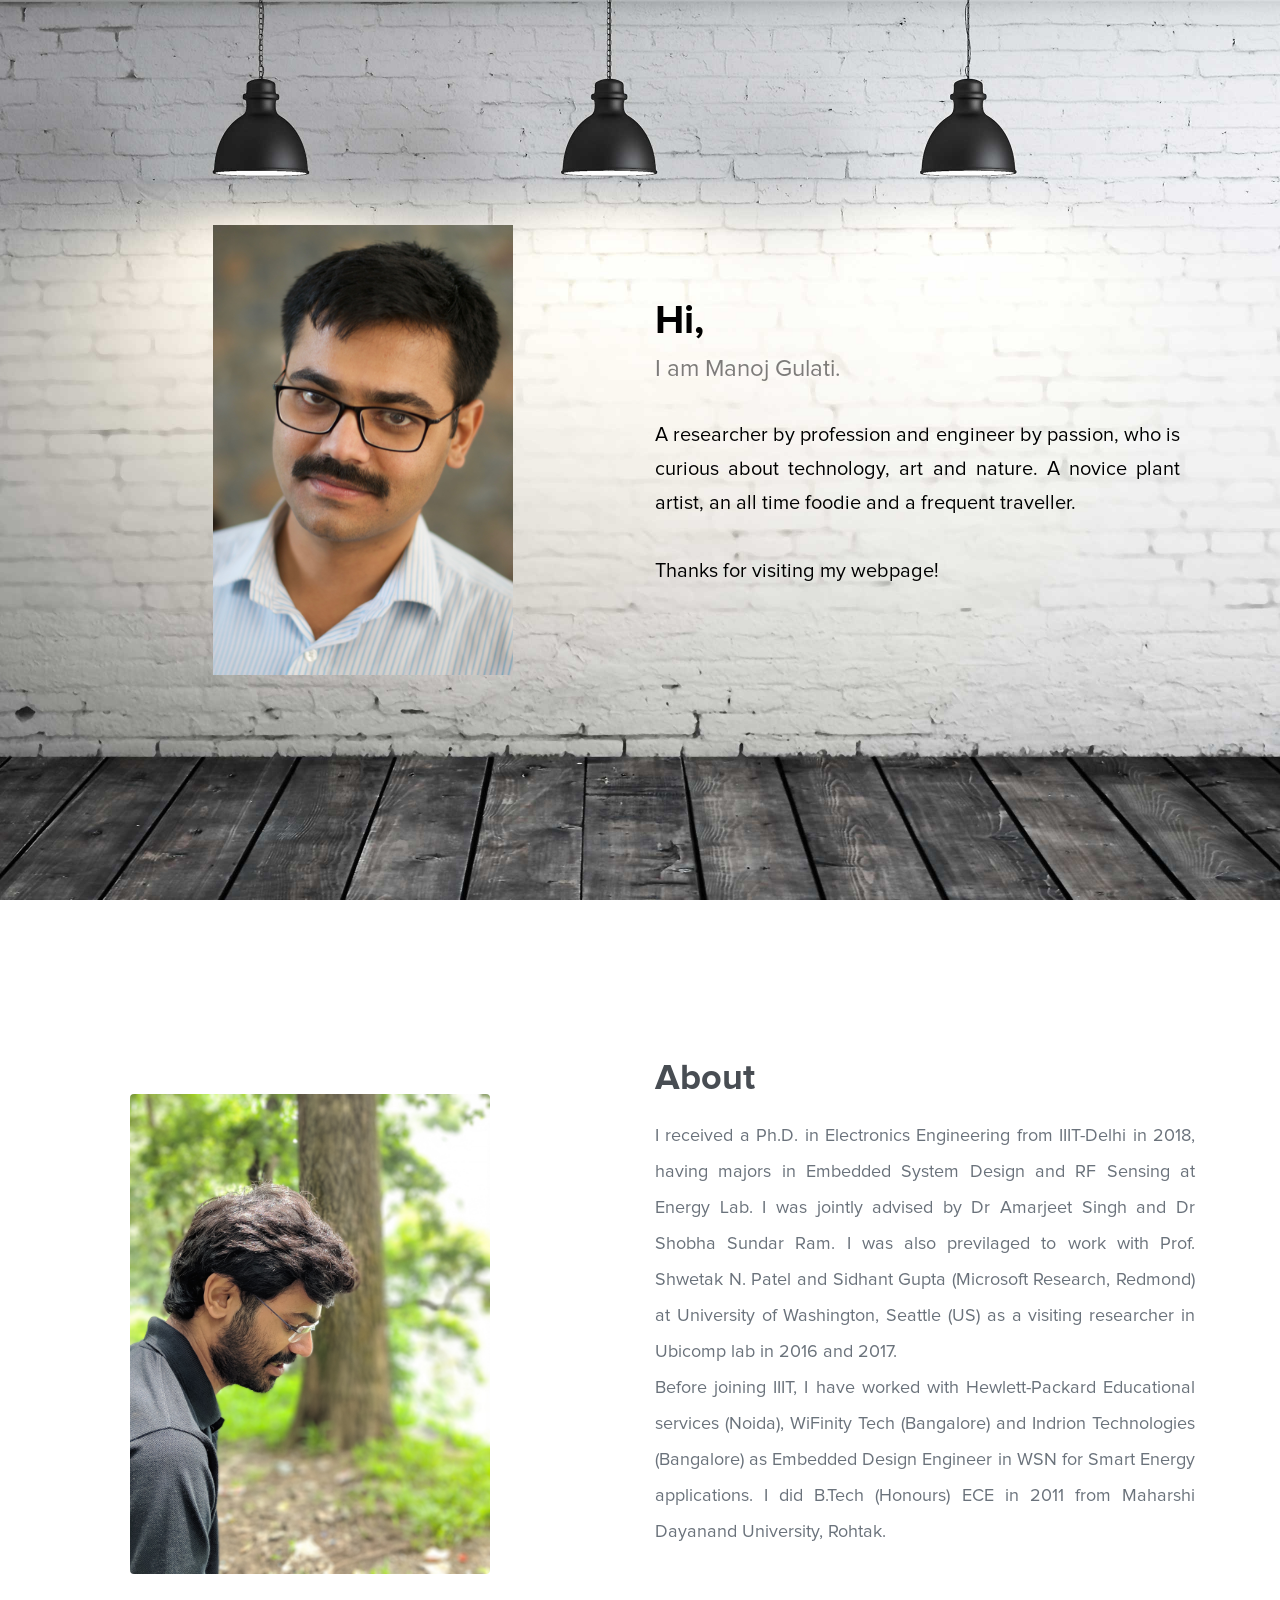
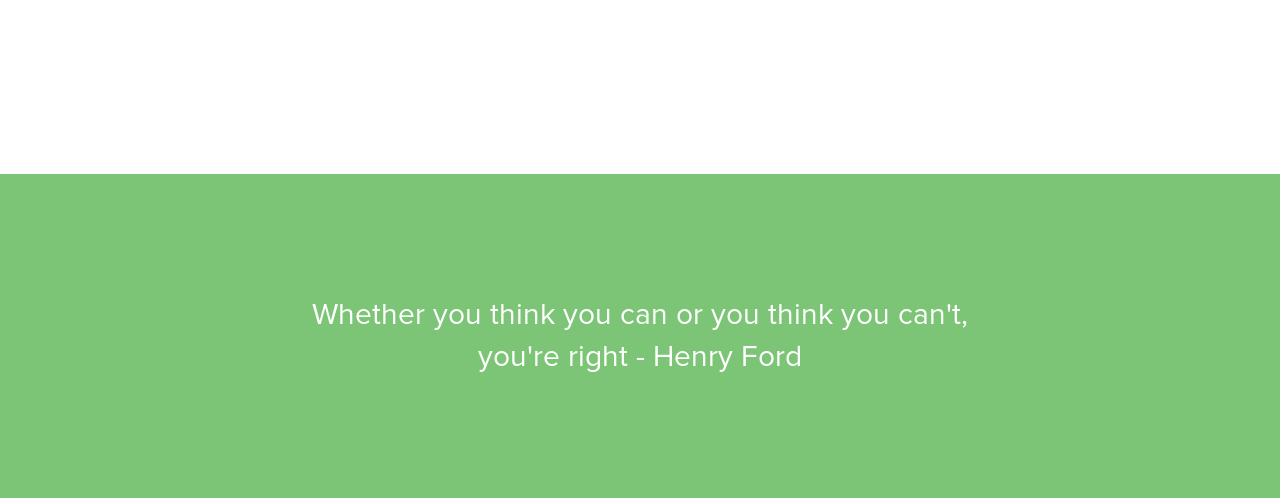
==== commit a77cdcaf: "fixed template" ====
--- a/index.html
+++ b/index.html
@@ -1,539 +1,237 @@
-<!doctype html>
+<!DOCTYPE html>
 <html lang="en">
-    <head>
-        <!-- Required meta tags -->
-        <meta charset="utf-8">
-        <meta name="viewport" content="width=device-width, initial-scale=1, shrink-to-fit=no">
-        <link rel="icon" href="img/favicon.png" type="image/png">
-        <title>MeetMe Personal</title>
-        <!-- Bootstrap CSS -->
-        <link rel="stylesheet" href="css/bootstrap.css">
-        <link rel="stylesheet" href="vendors/linericon/style.css">
-        <link rel="stylesheet" href="css/font-awesome.min.css">
-        <link rel="stylesheet" href="vendors/owl-carousel/owl.carousel.min.css">
-        <link rel="stylesheet" href="vendors/lightbox/simpleLightbox.css">
-        <link rel="stylesheet" href="vendors/nice-select/css/nice-select.css">
-        <link rel="stylesheet" href="vendors/animate-css/animate.css">
-        <link rel="stylesheet" href="vendors/popup/magnific-popup.css">
-        <link rel="stylesheet" href="vendors/flaticon/flaticon.css">
-        <!-- main css -->
-        <link rel="stylesheet" href="css/style.css">
-        <link rel="stylesheet" href="css/responsive.css">
-    </head>
-    <body>
-        
-        <!--================Header Menu Area =================-->
-        <header class="header_area">
-            <div class="main_menu">
-            	<nav class="navbar navbar-expand-lg navbar-light">
-					<div class="container box_1620">
-						<!-- Brand and toggle get grouped for better mobile display -->
-						<a class="navbar-brand logo_h" href="index.html"><img src="img/logo.png" alt=""></a>
-						<button class="navbar-toggler" type="button" data-toggle="collapse" data-target="#navbarSupportedContent" aria-controls="navbarSupportedContent" aria-expanded="false" aria-label="Toggle navigation">
-							<span class="icon-bar"></span>
-							<span class="icon-bar"></span>
-							<span class="icon-bar"></span>
-						</button>
-						<!-- Collect the nav links, forms, and other content for toggling -->
-						<div class="collapse navbar-collapse offset" id="navbarSupportedContent">
-							<ul class="nav navbar-nav menu_nav ml-auto">
-								<li class="nav-item active"><a class="nav-link" href="index.html">Home</a></li> 
-								<li class="nav-item"><a class="nav-link" href="about-us.html">About</a></li> 
-								<li class="nav-item"><a class="nav-link" href="services.html">Services</a></li> 
-								<li class="nav-item submenu dropdown">
-									<a href="#" class="nav-link dropdown-toggle" data-toggle="dropdown" role="button" aria-haspopup="true" aria-expanded="false">Pages</a>
-									<ul class="dropdown-menu">
-										<li class="nav-item"><a class="nav-link" href="portfolio.html">Portfolio</a></li>
-										<li class="nav-item"><a class="nav-link" href="elements.html">Elements</a></li>
-									</ul>
-								</li> 
-								<li class="nav-item submenu dropdown">
-									<a href="#" class="nav-link dropdown-toggle" data-toggle="dropdown" role="button" aria-haspopup="true" aria-expanded="false">Blog</a>
-									<ul class="dropdown-menu">
-										<li class="nav-item"><a class="nav-link" href="blog.html">Blog</a></li>
-										<li class="nav-item"><a class="nav-link" href="single-blog.html">Blog Details</a></li>
-									</ul>
-								</li> 
-								<li class="nav-item"><a class="nav-link" href="contact.html">Contact</a></li>
-							</ul>
-						</div> 
-					</div>
-            	</nav>
-            </div>
-        </header>
-        <!--================Header Menu Area =================-->
-        
-        <!--================Home Banner Area =================-->
-        <section class="home_banner_area">
-           	<div class="container box_1620">
-           		<div class="banner_inner d-flex align-items-center">
-					<div class="banner_content">
-						<div class="media">
-							<div class="d-flex">
-								<img src="img/personal.jpg" alt="">
-							</div>
-							<div class="media-body">
-								<div class="personal_text">
-									<h6>Hello Everyone, I am</h6>
-									<h3>Manoj Gulati</h3>
-									<h4>A researcher by profession and an engineer by curiousity</h4>
-									<!-- <p>You will begin to realise why this exercise is called the Dickens Pattern (with reference to the ghost showing Scrooge some different futures)</p> -->
-									<ul class="list basic_info">
-										<li><a href="#"><i class="lnr lnr-calendar-full"></i> 31st December, 1992</a></li>
-										<li><a href="#"><i class="lnr lnr-phone-handset"></i> 44 (012) 6954 783</a></li>
-										<li><a href="#"><i class="lnr lnr-envelope"></i> businessplan@donald</a></li>
-										<li><a href="#"><i class="lnr lnr-home"></i> Santa monica bullevard</a></li>
-									</ul>
-									<ul class="list personal_social">
-										<li><a href="#"><i class="fa fa-facebook"></i></a></li>
-										<li><a href="#"><i class="fa fa-twitter"></i></a></li>
-										<li><a href="#"><i class="fa fa-linkedin"></i></a></li>
-									</ul>
-								</div>
-							</div>
-						</div>
-					</div>
-				</div>
-            </div>
-        </section>
-        <!--================End Home Banner Area =================-->
-        
-        <!--================Welcome Area =================-->
-        <section class="welcome_area p_120">
-        	<div class="container">
-        		<div class="row welcome_inner">
-        			<div class="col-lg-6">
-        				<div class="welcome_text">
-        					<h4>About Myself</h4>
-        					<p>inappropriate behavior is often laughed off as “boys will be boys,” women face higher conduct standards especially in the workplace. That’s why it’s crucial that, as women, our behavior on the job is beyond reproach. inappropriate behavior is often laughed.</p>
-        					<div class="row">
-        						<div class="col-md-4">
-        							<div class="wel_item">
-        								<i class="lnr lnr-database"></i>
-        								<h4>$2.5M</h4>
-        								<p>Total Donation</p>
-        							</div>
-        						</div>
-        						<div class="col-md-4">
-        							<div class="wel_item">
-        								<i class="lnr lnr-book"></i>
-        								<h4>1465</h4>
-        								<p>Total Projects</p>
-        							</div>
-        						</div>
-        						<div class="col-md-4">
-        							<div class="wel_item">
-        								<i class="lnr lnr-users"></i>
-        								<h4>3965</h4>
-        								<p>Total Volunteers</p>
-        							</div>
-        						</div>
-        					</div>
-        				</div>
-        			</div>
-        			<div class="col-lg-6">
-        				<div class="tools_expert">
-        					<div class="skill_main">
-								<div class="skill_item">
-									<h4>After Effects <span class="counter">85</span>%</h4>
-									<div class="progress_br">
-										<div class="progress">
-											<div class="progress-bar" role="progressbar" aria-valuenow="85" aria-valuemin="0" aria-valuemax="100"></div>
-										</div>
-									</div>
-								</div>
-								<div class="skill_item">
-									<h4>Photoshop <span class="counter">90</span>%</h4>
-									<div class="progress_br">
-										<div class="progress">
-											<div class="progress-bar" role="progressbar" aria-valuenow="90" aria-valuemin="0" aria-valuemax="100"></div>
-										</div>
-									</div>
-								</div>
-								<div class="skill_item">
-									<h4>Illustrator <span class="counter">70</span>%</h4>
-									<div class="progress_br">
-										<div class="progress">
-											<div class="progress-bar" role="progressbar" aria-valuenow="70" aria-valuemin="0" aria-valuemax="100"></div>
-										</div>
-									</div>
-								</div>
-								<div class="skill_item">
-									<h4>Sublime <span class="counter">95</span>%</h4>
-									<div class="progress_br">
-										<div class="progress">
-											<div class="progress-bar" role="progressbar" aria-valuenow="95" aria-valuemin="0" aria-valuemax="100"></div>
-										</div>
-									</div>
-								</div>
-								<div class="skill_item">
-									<h4>Sketch <span class="counter">75</span>%</h4>
-									<div class="progress_br">
-										<div class="progress">
-											<div class="progress-bar" role="progressbar" aria-valuenow="75" aria-valuemin="0" aria-valuemax="100"></div>
-										</div>
-									</div>
-								</div>
-							</div>
-        				</div>
-        			</div>
-        		</div>
-        	</div>
-        </section>
-        <!--================End Welcome Area =================-->
-        
-        <!--================My Tabs Area =================-->
-        <section class="mytabs_area p_120">
-        	<div class="container">
-        		<div class="tabs_inner">
-					<ul class="nav nav-tabs" id="myTab" role="tablist">
-						<li class="nav-item">
-							<a class="nav-link active" id="home-tab" data-toggle="tab" href="#home" role="tab" aria-controls="home" aria-selected="true">My Experiences</a>
-						</li>
-						<li class="nav-item">
-							<a class="nav-link" id="profile-tab" data-toggle="tab" href="#profile" role="tab" aria-controls="profile" aria-selected="false">My Education</a>
-						</li>
-					</ul>
-					<div class="tab-content" id="myTabContent">
-						<div class="tab-pane fade show active" id="home" role="tabpanel" aria-labelledby="home-tab">
-							<ul class="list">
-								<li>
-									<span></span>
-									<div class="media">
-										<div class="d-flex">
-											<p>March 2017 to present</p>
-										</div>
-										<div class="media-body">
-											<h4>Colorlib</h4>
-											<p>Senior Web Developer <br />Santa monica, Los angeles</p>
-										</div>
-									</div>
-								</li>
-								<li>
-									<span></span>
-									<div class="media">
-										<div class="d-flex">
-											<p>March 2017 to present</p>
-										</div>
-										<div class="media-body">
-											<h4>Colorlib</h4>
-											<p>Senior Web Developer <br />Santa monica, Los angeles</p>
-										</div>
-									</div>
-								</li>
-								<li>
-								<span></span>
-									<div class="media">
-										<div class="d-flex">
-											<p>March 2017 to present</p>
-										</div>
-										<div class="media-body">
-											<h4>Colorlib</h4>
-											<p>Senior Web Developer <br />Santa monica, Los angeles</p>
-										</div>
-									</div>
-								</li>
-							</ul>
-						</div>
-						<div class="tab-pane fade" id="profile" role="tabpanel" aria-labelledby="profile-tab">
-							<ul class="list">
-								<li>
-									<span></span>
-									<div class="media">
-										<div class="d-flex">
-											<p>March 2017 to present</p>
-										</div>
-										<div class="media-body">
-											<h4>Colorlib</h4>
-											<p>Senior Web Developer <br />Santa monica, Los angeles</p>
-										</div>
-									</div>
-								</li>
-								<li>
-									<span></span>
-									<div class="media">
-										<div class="d-flex">
-											<p>March 2017 to present</p>
-										</div>
-										<div class="media-body">
-											<h4>Colorlib</h4>
-											<p>Senior Web Developer <br />Santa monica, Los angeles</p>
-										</div>
-									</div>
-								</li>
-								<li>
-								<span></span>
-									<div class="media">
-										<div class="d-flex">
-											<p>March 2017 to present</p>
-										</div>
-										<div class="media-body">
-											<h4>Colorlib</h4>
-											<p>Senior Web Developer <br />Santa monica, Los angeles</p>
-										</div>
-									</div>
-								</li>
-							</ul>
-						</div>
-					</div>
-        		</div>
-        	</div>
-        </section>
-        <!--================End My Tabs Area =================-->
-        
-        <!--================Feature Area =================-->
-        <section class="feature_area p_120">
-        	<div class="container">
-        		<div class="main_title">
-        			<h2>offerings to my clients</h2>
-        			<p>If you are looking at blank cassettes on the web, you may be very confused at the difference in price. You may see some for as low as $.17 each.</p>
-        		</div>
-        		<div class="feature_inner row">
-        			<div class="col-lg-4 col-md-6">
-        				<div class="feature_item">
-        					<i class="flaticon-city"></i>
-        					<h4>Architecture</h4>
-        					<p>If you are looking at blank cassettes on the web, you may be very confused at the difference in price. You may see some for as low as $17 each.</p>
-        				</div>
-        			</div>
-        			<div class="col-lg-4 col-md-6">
-        				<div class="feature_item">
-        					<i class="flaticon-skyline"></i>
-        					<h4>Interior Design</h4>
-        					<p>If you are looking at blank cassettes on the web, you may be very confused at the difference in price. You may see some for as low as $17 each.</p>
-        				</div>
-        			</div>
-        			<div class="col-lg-4 col-md-6">
-        				<div class="feature_item">
-        					<i class="flaticon-sketch"></i>
-        					<h4>Concept Design</h4>
-        					<p>If you are looking at blank cassettes on the web, you may be very confused at the difference in price. You may see some for as low as $17 each.</p>
-        				</div>
-        			</div>
-        		</div>
-        	</div>
-        </section>
-        <!--================End Feature Area =================-->
-        
-        <!--================Home Gallery Area =================-->
-        <section class="home_gallery_area p_120">
-        	<div class="container">
-        		<div class="main_title">
-        			<h2>Our Latest Featured Projects</h2>
-        			<p>Who are in extremely love with eco friendly system.</p>
-        		</div>
-        		<div class="isotope_fillter">
-        			<ul class="gallery_filter list">
-						<li class="active" data-filter="*"><a href="#">All</a></li>
-						<li data-filter=".brand"><a href="#">Vector</a></li>
-						<li data-filter=".manipul"><a href="#">Raster</a></li>
-						<li data-filter=".creative"><a href="#">UI/UX</a></li>
-						<li data-filter=".design"><a href="#">Printing</a></li>
-					</ul>
-        		</div>
-        	</div>
-        	<div class="container">
-        		<div class="gallery_f_inner row imageGallery1">
-        			<div class="col-lg-4 col-md-4 col-sm-6 brand manipul design print">
-        				<div class="h_gallery_item">
-        					<div class="g_img_item">
-        						<img class="img-fluid" src="img/gallery/project-1.jpg" alt="">
-        						<a class="light" href="img/gallery/project-1.jpg"><img src="img/gallery/icon.png" alt=""></a>
-        					</div>
-        					<div class="g_item_text">
-        						<h4>3D Helmet Design</h4>
-        						<p>Client Project</p>
-        					</div>
-        				</div>
-        			</div>
-        			<div class="col-lg-4 col-md-4 col-sm-6 brand manipul creative">
-        				<div class="h_gallery_item">
-        					<div class="g_img_item">
-        						<img class="img-fluid" src="img/gallery/project-2.jpg" alt="">
-        						<a class="light" href="img/gallery/project-2.jpg"><img src="img/gallery/icon.png" alt=""></a>
-        					</div>
-        					<div class="g_item_text">
-        						<h4>2D Vinyl Design</h4>
-        						<p>Client Project</p>
-        					</div>
-        				</div>
-        			</div>
-        			<div class="col-lg-4 col-md-4 col-sm-6 manipul creative design print">
-        				<div class="h_gallery_item">
-        					<div class="g_img_item">
-        						<img class="img-fluid" src="img/gallery/project-3.jpg" alt="">
-        						<a class="light" href="img/gallery/project-3.jpg"><img src="img/gallery/icon.png" alt=""></a>
-        					</div>
-        					<div class="g_item_text">
-        						<h4>Creative Poster Design</h4>
-        						<p>Client Project</p>
-        					</div>
-        				</div>
-        			</div>
-        			<div class="col-lg-4 col-md-4 col-sm-6 brand creative print">
-        				<div class="h_gallery_item">
-        					<div class="g_img_item">
-        						<img class="img-fluid" src="img/gallery/project-4.jpg" alt="">
-        						<a class="light" href="img/gallery/project-4.jpg"><img src="img/gallery/icon.png" alt=""></a>
-        					</div>
-        					<div class="g_item_text">
-        						<h4>Embosed Logo Design</h4>
-        						<p>Client Project</p>
-        					</div>
-        				</div>
-        			</div>
-        			<div class="col-lg-4 col-md-4 col-sm-6 brand manipul design">
-        				<div class="h_gallery_item">
-        					<div class="g_img_item">
-        						<img class="img-fluid" src="img/gallery/project-5.jpg" alt="">
-        						<a class="light" href="img/gallery/project-5.jpg"><img src="img/gallery/icon.png" alt=""></a>
-        					</div>
-        					<div class="g_item_text">
-        						<h4>3D Disposable Bottle</h4>
-        						<p>Client Project</p>
-        					</div>
-        				</div>
-        			</div>
-        			<div class="col-lg-4 col-md-4 col-sm-6 brand creative">
-        				<div class="h_gallery_item">
-        					<div class="g_img_item">
-        						<img class="img-fluid" src="img/gallery/project-6.jpg" alt="">
-        						<a class="light" href="img/gallery/project-6.jpg"><img src="img/gallery/icon.png" alt=""></a>
-        					</div>
-        					<div class="g_item_text">
-        						<h4>3D Logo Design</h4>
-        						<p>Client Project</p>
-        					</div>
-        				</div>
-        			</div>
-        		</div>
-        		<div class="more_btn">
-        			<a class="main_btn" href="#">Load More Items</a>
-        		</div>
-        	</div>
-        </section>
-        <!--================End Home Gallery Area =================-->
-        
-        <!--================Testimonials Area =================-->
-        <section class="testimonials_area p_120">
-        	<div class="container">
-        		<div class="main_title">
-        			<h2>Testimonials</h2>
-        			<p>If you are looking at blank cassettes on the web, you may be very confused at the difference in price. You may see some for as low as $.17 each.</p>
-        		</div>
-        		<div class="testi_inner">
-					<div class="testi_slider owl-carousel">
+<head>
+	<meta charset="UTF-8">
+	<title>Manoj Gulati</title>
+	<link rel="stylesheet" type="text/css" href="css/normalize.css">
+	<link rel="stylesheet" type="text/css" href="css/bootstrap.css">
+	<meta name="viewport" content="width=device-width, initial-scale=1">
+	<link rel="stylesheet" type="text/css" href="css/owl.css">
+	<link rel="stylesheet" type="text/css" href="css/animate.css">
+	<link href="font-awesome-4.1.0/css/font-awesome.min.css" rel="stylesheet" type="text/css">
+	<link rel="stylesheet" type="text/css" href="css/et-icons.css">
+	<link rel="stylesheet" type="text/css" href="css/tooltip.css">
+	<link rel="stylesheet" type="text/css" href="css/lightbox.css">
+	<link id="main" rel="stylesheet" type="text/css" href="css/publisher.css">
+</head>
+<body>
+<div id="wrapper" class="behind">
+<header>
+	<div class="container">
+			<div class="col-md-6 col-sm-12 wow animated fadeInUp">
+				<div class="intro-book">
+					<img src="img/img1.jpg" alt="">
+				</div>
+			</div>
+			<div class="col-md-6 intro-text hidden-sm hidden-xs wow animated fadeInUp">
+				<h2 class="heading">Hi,</h2>
+				<h4 class="subheading">I am Manoj Gulati. </h4>
+				<p align="justify">A researcher by profession and engineer by passion, who is curious about technology, art and nature. A novice plant artist, an all time foodie and a frequent traveller. <br> 
+				<br>	
+				Thanks for visiting my webpage! </p>
+				<!-- <p>I did Ph.D. in Electronics Engineering from IIIT-Delhi in 2018, having majors in Embedded System Design and RF Sensing at Energy Lab.  I was jointly advised by Dr Amarjeet Singh and Dr Shobha Sundar Ram. </p>
+
+				<p>I was also previlaged to work with Prof. Shwetak N. Patel and Sidhant Gupta (Microsoft Research, Redmond) at University of Washington, Seattle (US) as a visiting researcher in Ubicomp lab in 2016 and 2017. Before joining IIIT, I have worked with Hewlett-Packard Educational services (Noida), WiFinity Tech (Bangalore) and Indrion Technologies (Bangalore) as Embedded Design Engineer in WSN for Smart Energy applications. I did B.Tech (Honours) ECE in 2011 from Maharshi Dayanand University, Rohtak.</p>
+ -->
+<!-- 				<a href="#book" class="scrollto btn btn-white">About The Book</a>
+				<a href="#" class="btn btn-green">Purchase eBook <span class="price">$11.99</span></a>
+ -->			</div>
+	</div>
+</header>
+
+<!-- <nav class="navbar navbar-default">
+	<div class="container"> -->
+		<!-- Brand and toggle get grouped for better mobile display -->
+		<!-- <div class="navbar-header">
+			<button type="button" class="navbar-toggle collapsed" data-toggle="collapse" data-target="#bs-example-navbar-collapse-1">
+				<span class="sr-only">Toggle navigation</span>
+				<span class="icon-bar"></span>
+				<span class="icon-bar"></span>
+				<span class="icon-bar"></span>
+			</button>
+			<a class="navbar-brand" href="#"><img src="img/logo.png" alt=""></a>
+		</div> -->
+
+		<!-- Collect the nav links, forms, and other content for toggling
+		<div class="collapse navbar-collapse" id="bs-example-navbar-collapse-1">
+			<ul class="nav navbar-nav navbar-right main-nav">
+				<li><a href="#book" class="scrollto">Book</a></li>
+				<li><a href="#reviews" class="scrollto">Reviews</a></li>
+				<li><a href="#author" class="scrollto">Author</a></li>
+				<li><a href="#contact" class="scrollto">Contact</a></li>
+				<li><a href="#" class="btn btn-green">Purchase Book</a></li>
+			</ul>
+		</div> --><!-- /.navbar-collapse -->
+	<!-- </div>/.container-fluid
+</nav> -->
+
+<section id="book">
+	<div class="container">
+		<div class="row">
+			<div class="col-md-6">
+				<div class="book-preview">
+					<!-- <img src="img/kindle.png" class="background-device" alt=""> -->
+					<div class="owl-book">
 						<div class="item">
-							<div class="testi_item">
-								<p>As conscious traveling Paup ers we must always be oncerned about our dear Mother Earth. If you think about it, you travel across her face</p>
-								<h4>Fanny Spencer</h4>
-								<a href="#"><i class="fa fa-star"></i></a>
-								<a href="#"><i class="fa fa-star"></i></a>
-								<a href="#"><i class="fa fa-star"></i></a>
-								<a href="#"><i class="fa fa-star"></i></a>
-								<a href="#"><i class="fa fa-star-half-o"></i></a>
-							</div>
-						</div>
-						<div class="item">
-							<div class="testi_item">
-								<p>As conscious traveling Paup ers we must always be oncerned about our dear Mother Earth. If you think about it, you travel across her face</p>
-								<h4>Fanny Spencer</h4>
-								<a href="#"><i class="fa fa-star"></i></a>
-								<a href="#"><i class="fa fa-star"></i></a>
-								<a href="#"><i class="fa fa-star"></i></a>
-								<a href="#"><i class="fa fa-star"></i></a>
-								<a href="#"><i class="fa fa-star-half-o"></i></a>
-							</div>
-						</div>
-						<div class="item">
-							<div class="testi_item">
-								<p>As conscious traveling Paup ers we must always be oncerned about our dear Mother Earth. If you think about it, you travel across her face</p>
-								<h4>Fanny Spencer</h4>
-								<a href="#"><i class="fa fa-star"></i></a>
-								<a href="#"><i class="fa fa-star"></i></a>
-								<a href="#"><i class="fa fa-star"></i></a>
-								<a href="#"><i class="fa fa-star"></i></a>
-								<a href="#"><i class="fa fa-star-half-o"></i></a>
-							</div>
-						</div>
-					</div>
-        		</div>
-        	</div>
-        </section>
-        <!--================End Testimonials Area =================-->
-        
-        <!--================Footer Area =================-->
-        <footer class="footer_area p_120">
-        	<div class="container">
-        		<div class="row footer_inner">
-        			<div class="col-lg-5 col-sm-6">
-        				<aside class="f_widget ab_widget">
-        					<div class="f_title">
-        						<h3>About Me</h3>
-        					</div>
-        					<p>Do you want to be even more successful? Learn to love learning and growth. The more effort you put into improving your skills,</p>
-        					<p><!-- Link back to Colorlib can't be removed. Template is licensed under CC BY 3.0. -->
-Copyright &copy;<script>document.write(new Date().getFullYear());</script> All rights reserved | This template is made with <i class="fa fa-heart-o" aria-hidden="true"></i> by <a href="https://colorlib.com" target="_blank">Colorlib</a>
-<!-- Link back to Colorlib can't be removed. Template is licensed under CC BY 3.0. --></p>
-        				</aside>
-        			</div>
-        			<div class="col-lg-5 col-sm-6">
-        				<aside class="f_widget news_widget">
-        					<div class="f_title">
-        						<h3>Newsletter</h3>
-        					</div>
-        					<p>Stay updated with our latest trends</p>
-        					<div id="mc_embed_signup">
-                                <form target="_blank" action="https://spondonit.us12.list-manage.com/subscribe/post?u=1462626880ade1ac87bd9c93a&amp;id=92a4423d01" method="get" class="subscribe_form relative">
-                                	<div class="input-group d-flex flex-row">
-                                        <input name="EMAIL" placeholder="Enter email address" onfocus="this.placeholder = ''" onblur="this.placeholder = 'Email Address '" required="" type="email">
-                                        <button class="btn sub-btn"><span class="lnr lnr-arrow-right"></span></button>		
-                                    </div>				
-                                    <div class="mt-10 info"></div>
-                                </form>
-                            </div>
-        				</aside>
-        			</div>
-        			<div class="col-lg-2">
-        				<aside class="f_widget social_widget">
-        					<div class="f_title">
-        						<h3>Follow Me</h3>
-        					</div>
-        					<p>Let us be social</p>
-        					<ul class="list">
-        						<li><a href="#"><i class="fa fa-facebook"></i></a></li>
-        						<li><a href="#"><i class="fa fa-twitter"></i></a></li>
-        						<li><a href="#"><i class="fa fa-dribbble"></i></a></li>
-        						<li><a href="#"><i class="fa fa-behance"></i></a></li>
-        					</ul>
-        				</aside>
-        			</div>
-        		</div>
-        	</div>
-        </footer>
-        <!--================End Footer Area =================-->
-        
-        
-        
-        
-        
-        
-        <!-- Optional JavaScript -->
-        <!-- jQuery first, then Popper.js, then Bootstrap JS -->
-        <script src="js/jquery-3.3.1.min.js"></script>
-        <script src="js/popper.js"></script>
-        <script src="js/bootstrap.min.js"></script>
-        <script src="js/stellar.js"></script>
-        <script src="vendors/lightbox/simpleLightbox.min.js"></script>
-        <script src="vendors/nice-select/js/jquery.nice-select.min.js"></script>
-        <script src="vendors/isotope/imagesloaded.pkgd.min.js"></script>
-        <script src="vendors/isotope/isotope.pkgd.min.js"></script>
-        <script src="vendors/owl-carousel/owl.carousel.min.js"></script>
-        <script src="vendors/popup/jquery.magnific-popup.min.js"></script>
-        <script src="js/jquery.ajaxchimp.min.js"></script>
-        <script src="vendors/counter-up/jquery.waypoints.min.js"></script>
-        <script src="vendors/counter-up/jquery.counterup.min.js"></script>
-        <script src="js/mail-script.js"></script>
-        <script src="js/theme.js"></script>
-    </body>
+							<img src="img/img2.jpg" alt="">
+							<!-- <div class="overlay">
+								<a href="img/book_page.png" class="expand" data-lightbox="book-collection" data-title="Image Caption"><i class="fa fa-expand"></i></a>
+							</div> -->
+						</div>
+					</div>
+				</div>
+			</div>
+			<div class="col-md-6">
+				<h2 class="heading wow animated fadeInUp">About</h2>
+<!-- 				<h4 class="subheading wow animated fadeInUp" align="justify">I received a Ph.D. in Electronics Engineering from IIIT-Delhi in 2018, having majors in Embedded System Design and RF Sensing at Energy Lab.  I was jointly advised by Dr Amarjeet Singh and Dr Shobha Sundar Ram.</h4> -->
+				<p class="small wow animated fadeInUp" align="justify">I received a Ph.D. in Electronics Engineering from IIIT-Delhi in 2018, having majors in Embedded System Design and RF Sensing at Energy Lab.  I was jointly advised by Dr Amarjeet Singh and Dr Shobha Sundar Ram.
+				I was also previlaged to work with Prof. Shwetak N. Patel and Sidhant Gupta (Microsoft Research, Redmond) at University of Washington, Seattle (US) as a visiting researcher in Ubicomp lab in 2016 and 2017. 
+				<br>
+				Before joining IIIT, I have worked with Hewlett-Packard Educational services (Noida), WiFinity Tech (Bangalore) and Indrion Technologies (Bangalore) as Embedded Design Engineer in WSN for Smart Energy applications. I did B.Tech (Honours) ECE in 2011 from Maharshi Dayanand University, Rohtak. </p>
+<!-- 				<p class="small wow animated fadeInUp">The Elements of Typographic Style teaches the history of and the artistic and practical perspectives on a variety of type families that are available in Europe and America today.</p> -->
+			</div>
+		</div>
+	</div>
+</section>
+
+<section class="call-to-action">
+	<div class="container">
+		<div class="row">
+			<div class="col-md-8 col-md-offset-2 text-center wow animated fadeInUp">
+				<p class="white">Whether you think you can or you think you can't, you're right - Henry Ford</p>
+			</div>
+		</div>
+	</div>
+</section>
+
+<!-- <section id="reviews" class="reviews">
+	<div class="container">
+		<div class="row">	
+			<div class="col-sm-6 text-left">
+				<h2 class="heading">Reviews</h2>
+			</div>
+			<div class="col-sm-6 text-right text-left-mobile">
+				<div class="rate-amount text-right">
+					4/5 <span>(16 Reviews)</span>
+				</div>
+				<div class="rating">
+					<span class="rate active"></span>
+					<span class="rate active"></span>
+					<span class="rate active"></span>
+					<span class="rate active"></span>
+					<span class="rate"></span>
+				</div>
+			</div>
+		</div>
+		<div class="row">
+			<div class="owl-reviews">
+				<div class="item">
+					<div class="review text-center wow animated fadeInUp">
+						<img src="img/reviewers/1.png" class="reviewer-pic" alt="">
+						<h4 class="subheading reviewer-name">Alfred Rudolf</h4>
+						<h6 class="subheading muted reviewer-city">Dallas, Texas</h6>
+						<div class="rating">
+							<span class="rate active"></span>
+							<span class="rate active"></span>
+							<span class="rate active"></span>
+							<span class="rate active"></span>
+							<span class="rate"></span>
+						</div>
+						<p class="small">This book is an excellent resource for anyone who is serious about graphic layout.</p>
+					</div>
+				</div>
+				<div class="item">
+					<div class="review text-center wow animated fadeInUp">
+						<img src="img/reviewers/2.png" class="reviewer-pic" alt="">
+						<h4 class="subheading reviewer-name">Emily Carey</h4>
+						<h6 class="subheading muted reviewer-city">Tampa, Florida</h6>
+						<div class="rating">
+							<span class="rate active"></span>
+							<span class="rate active"></span>
+							<span class="rate active"></span>
+							<span class="rate active"></span>
+							<span class="rate active"></span>
+						</div>
+						<p class="small">Swiss Typography is a critical guide for graphic designers. I  recommend this fantastic eBook.</p>
+					</div>
+				</div>
+				<div class="item">
+					<div class="review text-center wow animated fadeInUp">
+						<img src="img/reviewers/3.png" class="reviewer-pic" alt="">
+						<h4 class="subheading reviewer-name">Martin Doe</h4>
+						<h6 class="subheading muted reviewer-city">Los Angeles, California</h6>
+						<div class="rating">
+							<span class="rate active"></span>
+							<span class="rate active"></span>
+							<span class="rate active"></span>
+							<span class="rate active"></span>
+							<span class="rate"></span>
+						</div>
+						<p class="small">Chock full of great photos of lettering with a little info about the artist and projects shown.</p>
+					</div>
+				</div>
+				<div class="item">
+					<div class="review text-center wow animated fadeInUp">
+						<img src="img/reviewers/1.png" class="reviewer-pic" alt="">
+						<h4 class="subheading reviewer-name">Alfred Rudolf</h4>
+						<h6 class="subheading muted reviewer-city">Dallas, Texas</h6>
+						<div class="rating">
+							<span class="rate active"></span>
+							<span class="rate active"></span>
+							<span class="rate active"></span>
+							<span class="rate active"></span>
+							<span class="rate"></span>
+						</div>
+						<p class="small">This book is an excellent resource for anyone who is serious about graphic layout.</p>
+					</div>
+				</div>
+				<div class="item">
+					<div class="review text-center wow animated fadeInUp">
+						<img src="img/reviewers/3.png" class="reviewer-pic" alt="">
+						<h4 class="subheading reviewer-name">Emily Carey</h4>
+						<h6 class="subheading muted reviewer-city">Tampa, Florida</h6>
+						<div class="rating">
+							<span class="rate active"></span>
+							<span class="rate active"></span>
+							<span class="rate active"></span>
+							<span class="rate active"></span>
+							<span class="rate active"></span>
+						</div>
+						<p class="small">Swiss Typography is a critical guide for graphic designers. I  recommend this fantastic eBook.</p>
+					</div>
+				</div>
+				<div class="item">
+					<div class="review text-center wow animated fadeInUp">
+						<img src="img/reviewers/2.png" class="reviewer-pic" alt="">
+						<h4 class="subheading reviewer-name">Martin Doe</h4>
+						<h6 class="subheading muted reviewer-city">Los Angeles, California</h6>
+						<div class="rating">
+							<span class="rate active"></span>
+							<span class="rate active"></span>
+							<span class="rate active"></span>
+							<span class="rate active"></span>
+							<span class="rate"></span>
+						</div>
+						<p class="small">Chock full of great photos of lettering with a little info about the artist and projects shown.</p>
+					</div>
+				</div>
+			</div>
+		</div>
+	</div>
+</section> -->
+
+
+<script src="js/jquery-1.11.1.min.js"></script>
+<script src="js/owl.carousel.js"></script>
+<script src="js/lightbox.min.js"></script>
+<script src="js/wow.min.js"></script>
+<script src="js/jquery.onepagenav.js"></script>
+<script src="js/core.js"></script>
+<script src="js/tooltip.js"></script>
+<script src="js/jquery.form-validator.js"></script>
+<script src="js/preloader.js"></script>
+<script src="js/main.js"></script>
+<script src="js/bootstrap.min.js"></script>
+
+</body>
 </html>
--- a/css/et-icons.css
+++ b/css/et-icons.css
@@ -0,0 +1,1159 @@
+@font-face {
+	font-family: 'ElegantIcons';
+	src:url('../fonts/ElegantIcons.eot');
+	src:url('../fonts/ElegantIcons.eot?#iefix') format('embedded-opentype'),
+		url('../fonts/ElegantIcons.woff') format('woff'),
+		url('../fonts/ElegantIcons.ttf') format('truetype'),
+		url('../fonts/ElegantIcons.svg#ElegantIcons') format('svg');
+	font-weight: normal;
+	font-style: normal;
+}
+
+/* Use the following CSS code if you want to use data attributes for inserting your icons */
+[data-icon]:before {
+	font-family: 'ElegantIcons';
+	content: attr(data-icon);
+	speak: none;
+	font-weight: normal;
+	font-variant: normal;
+	text-transform: none;
+	line-height: 1;
+	-webkit-font-smoothing: antialiased;
+	-moz-osx-font-smoothing: grayscale;
+}
+
+/* Use the following CSS code if you want to have a class per icon */
+/*
+Instead of a list of all class selectors,
+you can use the generic selector below, but it's slower:
+[class*="your-class-prefix"] {
+*/
+.arrow_up, .arrow_down, .arrow_left, .arrow_right, .arrow_left-up, .arrow_right-up, .arrow_right-down, .arrow_left-down, .arrow-up-down, .arrow_up-down_alt, .arrow_left-right_alt, .arrow_left-right, .arrow_expand_alt2, .arrow_expand_alt, .arrow_condense, .arrow_expand, .arrow_move, .arrow_carrot-up, .arrow_carrot-down, .arrow_carrot-left, .arrow_carrot-right, .arrow_carrot-2up, .arrow_carrot-2down, .arrow_carrot-2left, .arrow_carrot-2right, .arrow_carrot-up_alt2, .arrow_carrot-down_alt2, .arrow_carrot-left_alt2, .arrow_carrot-right_alt2, .arrow_carrot-2up_alt2, .arrow_carrot-2down_alt2, .arrow_carrot-2left_alt2, .arrow_carrot-2right_alt2, .arrow_triangle-up, .arrow_triangle-down, .arrow_triangle-left, .arrow_triangle-right, .arrow_triangle-up_alt2, .arrow_triangle-down_alt2, .arrow_triangle-left_alt2, .arrow_triangle-right_alt2, .arrow_back, .icon_minus-06, .icon_plus, .icon_close, .icon_check, .icon_minus_alt2, .icon_plus_alt2, .icon_close_alt2, .icon_check_alt2, .icon_zoom-out_alt, .icon_zoom-in_alt, .icon_search, .icon_box-empty, .icon_box-selected, .icon_minus-box, .icon_plus-box, .icon_box-checked, .icon_circle-empty, .icon_circle-slelected, .icon_stop_alt2, .icon_stop, .icon_pause_alt2, .icon_pause, .icon_menu, .icon_menu-square_alt2, .icon_menu-circle_alt2, .icon_ul, .icon_ol, .icon_adjust-horiz, .icon_adjust-vert, .icon_document_alt, .icon_documents_alt, .icon_pencil, .icon_pencil-edit_alt, .icon_pencil-edit, .icon_folder-alt, .icon_folder-open_alt, .icon_folder-add_alt, .icon_info_alt, .icon_error-oct_alt, .icon_error-circle_alt, .icon_error-triangle_alt, .icon_question_alt2, .icon_question, .icon_comment_alt, .icon_chat_alt, .icon_vol-mute_alt, .icon_volume-low_alt, .icon_volume-high_alt, .icon_quotations, .icon_quotations_alt2, .icon_clock_alt, .icon_lock_alt, .icon_lock-open_alt, .icon_key_alt, .icon_cloud_alt, .icon_cloud-upload_alt, .icon_cloud-download_alt, .icon_image, .icon_images, .icon_lightbulb_alt, .icon_gift_alt, .icon_house_alt, .icon_genius, .icon_mobile, .icon_tablet, .icon_laptop, .icon_desktop, .icon_camera_alt, .icon_mail_alt, .icon_cone_alt, .icon_ribbon_alt, .icon_bag_alt, .icon_creditcard, .icon_cart_alt, .icon_paperclip, .icon_tag_alt, .icon_tags_alt, .icon_trash_alt, .icon_cursor_alt, .icon_mic_alt, .icon_compass_alt, .icon_pin_alt, .icon_pushpin_alt, .icon_map_alt, .icon_drawer_alt, .icon_toolbox_alt, .icon_book_alt, .icon_calendar, .icon_film, .icon_table, .icon_contacts_alt, .icon_headphones, .icon_lifesaver, .icon_piechart, .icon_refresh, .icon_link_alt, .icon_link, .icon_loading, .icon_blocked, .icon_archive_alt, .icon_heart_alt, .icon_star_alt, .icon_star-half_alt, .icon_star, .icon_star-half, .icon_tools, .icon_tool, .icon_cog, .icon_cogs, .arrow_up_alt, .arrow_down_alt, .arrow_left_alt, .arrow_right_alt, .arrow_left-up_alt, .arrow_right-up_alt, .arrow_right-down_alt, .arrow_left-down_alt, .arrow_condense_alt, .arrow_expand_alt3, .arrow_carrot_up_alt, .arrow_carrot-down_alt, .arrow_carrot-left_alt, .arrow_carrot-right_alt, .arrow_carrot-2up_alt, .arrow_carrot-2dwnn_alt, .arrow_carrot-2left_alt, .arrow_carrot-2right_alt, .arrow_triangle-up_alt, .arrow_triangle-down_alt, .arrow_triangle-left_alt, .arrow_triangle-right_alt, .icon_minus_alt, .icon_plus_alt, .icon_close_alt, .icon_check_alt, .icon_zoom-out, .icon_zoom-in, .icon_stop_alt, .icon_menu-square_alt, .icon_menu-circle_alt, .icon_document, .icon_documents, .icon_pencil_alt, .icon_folder, .icon_folder-open, .icon_folder-add, .icon_folder_upload, .icon_folder_download, .icon_info, .icon_error-circle, .icon_error-oct, .icon_error-triangle, .icon_question_alt, .icon_comment, .icon_chat, .icon_vol-mute, .icon_volume-low, .icon_volume-high, .icon_quotations_alt, .icon_clock, .icon_lock, .icon_lock-open, .icon_key, .icon_cloud, .icon_cloud-upload, .icon_cloud-download, .icon_lightbulb, .icon_gift, .icon_house, .icon_camera, .icon_mail, .icon_cone, .icon_ribbon, .icon_bag, .icon_cart, .icon_tag, .icon_tags, .icon_trash, .icon_cursor, .icon_mic, .icon_compass, .icon_pin, .icon_pushpin, .icon_map, .icon_drawer, .icon_toolbox, .icon_book, .icon_contacts, .icon_archive, .icon_heart, .icon_profile, .icon_group, .icon_grid-2x2, .icon_grid-3x3, .icon_music, .icon_pause_alt, .icon_phone, .icon_upload, .icon_download, .social_facebook, .social_twitter, .social_pinterest, .social_googleplus, .social_tumblr, .social_tumbleupon, .social_wordpress, .social_instagram, .social_dribbble, .social_vimeo, .social_linkedin, .social_rss, .social_deviantart, .social_share, .social_myspace, .social_skype, .social_youtube, .social_picassa, .social_googledrive, .social_flickr, .social_blogger, .social_spotify, .social_delicious, .social_facebook_circle, .social_twitter_circle, .social_pinterest_circle, .social_googleplus_circle, .social_tumblr_circle, .social_stumbleupon_circle, .social_wordpress_circle, .social_instagram_circle, .social_dribbble_circle, .social_vimeo_circle, .social_linkedin_circle, .social_rss_circle, .social_deviantart_circle, .social_share_circle, .social_myspace_circle, .social_skype_circle, .social_youtube_circle, .social_picassa_circle, .social_googledrive_alt2, .social_flickr_circle, .social_blogger_circle, .social_spotify_circle, .social_delicious_circle, .social_facebook_square, .social_twitter_square, .social_pinterest_square, .social_googleplus_square, .social_tumblr_square, .social_stumbleupon_square, .social_wordpress_square, .social_instagram_square, .social_dribbble_square, .social_vimeo_square, .social_linkedin_square, .social_rss_square, .social_deviantart_square, .social_share_square, .social_myspace_square, .social_skype_square, .social_youtube_square, .social_picassa_square, .social_googledrive_square, .social_flickr_square, .social_blogger_square, .social_spotify_square, .social_delicious_square, .icon_printer, .icon_calulator, .icon_building, .icon_floppy, .icon_drive, .icon_search-2, .icon_id, .icon_id-2, .icon_puzzle, .icon_like, .icon_dislike, .icon_mug, .icon_currency, .icon_wallet, .icon_pens, .icon_easel, .icon_flowchart, .icon_datareport, .icon_briefcase, .icon_shield, .icon_percent, .icon_globe, .icon_globe-2, .icon_target, .icon_hourglass, .icon_balance, .icon_rook, .icon_printer-alt, .icon_calculator_alt, .icon_building_alt, .icon_floppy_alt, .icon_drive_alt, .icon_search_alt, .icon_id_alt, .icon_id-2_alt, .icon_puzzle_alt, .icon_like_alt, .icon_dislike_alt, .icon_mug_alt, .icon_currency_alt, .icon_wallet_alt, .icon_pens_alt, .icon_easel_alt, .icon_flowchart_alt, .icon_datareport_alt, .icon_briefcase_alt, .icon_shield_alt, .icon_percent_alt, .icon_globe_alt, .icon_clipboard {
+	font-family: 'ElegantIcons';
+	speak: none;
+	font-style: normal;
+	font-weight: normal;
+	font-variant: normal;
+	text-transform: none;
+	line-height: 1;
+	-webkit-font-smoothing: antialiased;
+}
+.arrow_up:before {
+	content: "\21";
+}
+.arrow_down:before {
+	content: "\22";
+}
+.arrow_left:before {
+	content: "\23";
+}
+.arrow_right:before {
+	content: "\24";
+}
+.arrow_left-up:before {
+	content: "\25";
+}
+.arrow_right-up:before {
+	content: "\26";
+}
+.arrow_right-down:before {
+	content: "\27";
+}
+.arrow_left-down:before {
+	content: "\28";
+}
+.arrow-up-down:before {
+	content: "\29";
+}
+.arrow_up-down_alt:before {
+	content: "\2a";
+}
+.arrow_left-right_alt:before {
+	content: "\2b";
+}
+.arrow_left-right:before {
+	content: "\2c";
+}
+.arrow_expand_alt2:before {
+	content: "\2d";
+}
+.arrow_expand_alt:before {
+	content: "\2e";
+}
+.arrow_condense:before {
+	content: "\2f";
+}
+.arrow_expand:before {
+	content: "\30";
+}
+.arrow_move:before {
+	content: "\31";
+}
+.arrow_carrot-up:before {
+	content: "\32";
+}
+.arrow_carrot-down:before {
+	content: "\33";
+}
+.arrow_carrot-left:before {
+	content: "\34";
+}
+.arrow_carrot-right:before {
+	content: "\35";
+}
+.arrow_carrot-2up:before {
+	content: "\36";
+}
+.arrow_carrot-2down:before {
+	content: "\37";
+}
+.arrow_carrot-2left:before {
+	content: "\38";
+}
+.arrow_carrot-2right:before {
+	content: "\39";
+}
+.arrow_carrot-up_alt2:before {
+	content: "\3a";
+}
+.arrow_carrot-down_alt2:before {
+	content: "\3b";
+}
+.arrow_carrot-left_alt2:before {
+	content: "\3c";
+}
+.arrow_carrot-right_alt2:before {
+	content: "\3d";
+}
+.arrow_carrot-2up_alt2:before {
+	content: "\3e";
+}
+.arrow_carrot-2down_alt2:before {
+	content: "\3f";
+}
+.arrow_carrot-2left_alt2:before {
+	content: "\40";
+}
+.arrow_carrot-2right_alt2:before {
+	content: "\41";
+}
+.arrow_triangle-up:before {
+	content: "\42";
+}
+.arrow_triangle-down:before {
+	content: "\43";
+}
+.arrow_triangle-left:before {
+	content: "\44";
+}
+.arrow_triangle-right:before {
+	content: "\45";
+}
+.arrow_triangle-up_alt2:before {
+	content: "\46";
+}
+.arrow_triangle-down_alt2:before {
+	content: "\47";
+}
+.arrow_triangle-left_alt2:before {
+	content: "\48";
+}
+.arrow_triangle-right_alt2:before {
+	content: "\49";
+}
+.arrow_back:before {
+	content: "\4a";
+}
+.icon_minus-06:before {
+	content: "\4b";
+}
+.icon_plus:before {
+	content: "\4c";
+}
+.icon_close:before {
+	content: "\4d";
+}
+.icon_check:before {
+	content: "\4e";
+}
+.icon_minus_alt2:before {
+	content: "\4f";
+}
+.icon_plus_alt2:before {
+	content: "\50";
+}
+.icon_close_alt2:before {
+	content: "\51";
+}
+.icon_check_alt2:before {
+	content: "\52";
+}
+.icon_zoom-out_alt:before {
+	content: "\53";
+}
+.icon_zoom-in_alt:before {
+	content: "\54";
+}
+.icon_search:before {
+	content: "\55";
+}
+.icon_box-empty:before {
+	content: "\56";
+}
+.icon_box-selected:before {
+	content: "\57";
+}
+.icon_minus-box:before {
+	content: "\58";
+}
+.icon_plus-box:before {
+	content: "\59";
+}
+.icon_box-checked:before {
+	content: "\5a";
+}
+.icon_circle-empty:before {
+	content: "\5b";
+}
+.icon_circle-slelected:before {
+	content: "\5c";
+}
+.icon_stop_alt2:before {
+	content: "\5d";
+}
+.icon_stop:before {
+	content: "\5e";
+}
+.icon_pause_alt2:before {
+	content: "\5f";
+}
+.icon_pause:before {
+	content: "\60";
+}
+.icon_menu:before {
+	content: "\61";
+}
+.icon_menu-square_alt2:before {
+	content: "\62";
+}
+.icon_menu-circle_alt2:before {
+	content: "\63";
+}
+.icon_ul:before {
+	content: "\64";
+}
+.icon_ol:before {
+	content: "\65";
+}
+.icon_adjust-horiz:before {
+	content: "\66";
+}
+.icon_adjust-vert:before {
+	content: "\67";
+}
+.icon_document_alt:before {
+	content: "\68";
+}
+.icon_documents_alt:before {
+	content: "\69";
+}
+.icon_pencil:before {
+	content: "\6a";
+}
+.icon_pencil-edit_alt:before {
+	content: "\6b";
+}
+.icon_pencil-edit:before {
+	content: "\6c";
+}
+.icon_folder-alt:before {
+	content: "\6d";
+}
+.icon_folder-open_alt:before {
+	content: "\6e";
+}
+.icon_folder-add_alt:before {
+	content: "\6f";
+}
+.icon_info_alt:before {
+	content: "\70";
+}
+.icon_error-oct_alt:before {
+	content: "\71";
+}
+.icon_error-circle_alt:before {
+	content: "\72";
+}
+.icon_error-triangle_alt:before {
+	content: "\73";
+}
+.icon_question_alt2:before {
+	content: "\74";
+}
+.icon_question:before {
+	content: "\75";
+}
+.icon_comment_alt:before {
+	content: "\76";
+}
+.icon_chat_alt:before {
+	content: "\77";
+}
+.icon_vol-mute_alt:before {
+	content: "\78";
+}
+.icon_volume-low_alt:before {
+	content: "\79";
+}
+.icon_volume-high_alt:before {
+	content: "\7a";
+}
+.icon_quotations:before {
+	content: "\7b";
+}
+.icon_quotations_alt2:before {
+	content: "\7c";
+}
+.icon_clock_alt:before {
+	content: "\7d";
+}
+.icon_lock_alt:before {
+	content: "\7e";
+}
+.icon_lock-open_alt:before {
+	content: "\e000";
+}
+.icon_key_alt:before {
+	content: "\e001";
+}
+.icon_cloud_alt:before {
+	content: "\e002";
+}
+.icon_cloud-upload_alt:before {
+	content: "\e003";
+}
+.icon_cloud-download_alt:before {
+	content: "\e004";
+}
+.icon_image:before {
+	content: "\e005";
+}
+.icon_images:before {
+	content: "\e006";
+}
+.icon_lightbulb_alt:before {
+	content: "\e007";
+}
+.icon_gift_alt:before {
+	content: "\e008";
+}
+.icon_house_alt:before {
+	content: "\e009";
+}
+.icon_genius:before {
+	content: "\e00a";
+}
+.icon_mobile:before {
+	content: "\e00b";
+}
+.icon_tablet:before {
+	content: "\e00c";
+}
+.icon_laptop:before {
+	content: "\e00d";
+}
+.icon_desktop:before {
+	content: "\e00e";
+}
+.icon_camera_alt:before {
+	content: "\e00f";
+}
+.icon_mail_alt:before {
+	content: "\e010";
+}
+.icon_cone_alt:before {
+	content: "\e011";
+}
+.icon_ribbon_alt:before {
+	content: "\e012";
+}
+.icon_bag_alt:before {
+	content: "\e013";
+}
+.icon_creditcard:before {
+	content: "\e014";
+}
+.icon_cart_alt:before {
+	content: "\e015";
+}
+.icon_paperclip:before {
+	content: "\e016";
+}
+.icon_tag_alt:before {
+	content: "\e017";
+}
+.icon_tags_alt:before {
+	content: "\e018";
+}
+.icon_trash_alt:before {
+	content: "\e019";
+}
+.icon_cursor_alt:before {
+	content: "\e01a";
+}
+.icon_mic_alt:before {
+	content: "\e01b";
+}
+.icon_compass_alt:before {
+	content: "\e01c";
+}
+.icon_pin_alt:before {
+	content: "\e01d";
+}
+.icon_pushpin_alt:before {
+	content: "\e01e";
+}
+.icon_map_alt:before {
+	content: "\e01f";
+}
+.icon_drawer_alt:before {
+	content: "\e020";
+}
+.icon_toolbox_alt:before {
+	content: "\e021";
+}
+.icon_book_alt:before {
+	content: "\e022";
+}
+.icon_calendar:before {
+	content: "\e023";
+}
+.icon_film:before {
+	content: "\e024";
+}
+.icon_table:before {
+	content: "\e025";
+}
+.icon_contacts_alt:before {
+	content: "\e026";
+}
+.icon_headphones:before {
+	content: "\e027";
+}
+.icon_lifesaver:before {
+	content: "\e028";
+}
+.icon_piechart:before {
+	content: "\e029";
+}
+.icon_refresh:before {
+	content: "\e02a";
+}
+.icon_link_alt:before {
+	content: "\e02b";
+}
+.icon_link:before {
+	content: "\e02c";
+}
+.icon_loading:before {
+	content: "\e02d";
+}
+.icon_blocked:before {
+	content: "\e02e";
+}
+.icon_archive_alt:before {
+	content: "\e02f";
+}
+.icon_heart_alt:before {
+	content: "\e030";
+}
+.icon_star_alt:before {
+	content: "\e031";
+}
+.icon_star-half_alt:before {
+	content: "\e032";
+}
+.icon_star:before {
+	content: "\e033";
+}
+.icon_star-half:before {
+	content: "\e034";
+}
+.icon_tools:before {
+	content: "\e035";
+}
+.icon_tool:before {
+	content: "\e036";
+}
+.icon_cog:before {
+	content: "\e037";
+}
+.icon_cogs:before {
+	content: "\e038";
+}
+.arrow_up_alt:before {
+	content: "\e039";
+}
+.arrow_down_alt:before {
+	content: "\e03a";
+}
+.arrow_left_alt:before {
+	content: "\e03b";
+}
+.arrow_right_alt:before {
+	content: "\e03c";
+}
+.arrow_left-up_alt:before {
+	content: "\e03d";
+}
+.arrow_right-up_alt:before {
+	content: "\e03e";
+}
+.arrow_right-down_alt:before {
+	content: "\e03f";
+}
+.arrow_left-down_alt:before {
+	content: "\e040";
+}
+.arrow_condense_alt:before {
+	content: "\e041";
+}
+.arrow_expand_alt3:before {
+	content: "\e042";
+}
+.arrow_carrot_up_alt:before {
+	content: "\e043";
+}
+.arrow_carrot-down_alt:before {
+	content: "\e044";
+}
+.arrow_carrot-left_alt:before {
+	content: "\e045";
+}
+.arrow_carrot-right_alt:before {
+	content: "\e046";
+}
+.arrow_carrot-2up_alt:before {
+	content: "\e047";
+}
+.arrow_carrot-2dwnn_alt:before {
+	content: "\e048";
+}
+.arrow_carrot-2left_alt:before {
+	content: "\e049";
+}
+.arrow_carrot-2right_alt:before {
+	content: "\e04a";
+}
+.arrow_triangle-up_alt:before {
+	content: "\e04b";
+}
+.arrow_triangle-down_alt:before {
+	content: "\e04c";
+}
+.arrow_triangle-left_alt:before {
+	content: "\e04d";
+}
+.arrow_triangle-right_alt:before {
+	content: "\e04e";
+}
+.icon_minus_alt:before {
+	content: "\e04f";
+}
+.icon_plus_alt:before {
+	content: "\e050";
+}
+.icon_close_alt:before {
+	content: "\e051";
+}
+.icon_check_alt:before {
+	content: "\e052";
+}
+.icon_zoom-out:before {
+	content: "\e053";
+}
+.icon_zoom-in:before {
+	content: "\e054";
+}
+.icon_stop_alt:before {
+	content: "\e055";
+}
+.icon_menu-square_alt:before {
+	content: "\e056";
+}
+.icon_menu-circle_alt:before {
+	content: "\e057";
+}
+.icon_document:before {
+	content: "\e058";
+}
+.icon_documents:before {
+	content: "\e059";
+}
+.icon_pencil_alt:before {
+	content: "\e05a";
+}
+.icon_folder:before {
+	content: "\e05b";
+}
+.icon_folder-open:before {
+	content: "\e05c";
+}
+.icon_folder-add:before {
+	content: "\e05d";
+}
+.icon_folder_upload:before {
+	content: "\e05e";
+}
+.icon_folder_download:before {
+	content: "\e05f";
+}
+.icon_info:before {
+	content: "\e060";
+}
+.icon_error-circle:before {
+	content: "\e061";
+}
+.icon_error-oct:before {
+	content: "\e062";
+}
+.icon_error-triangle:before {
+	content: "\e063";
+}
+.icon_question_alt:before {
+	content: "\e064";
+}
+.icon_comment:before {
+	content: "\e065";
+}
+.icon_chat:before {
+	content: "\e066";
+}
+.icon_vol-mute:before {
+	content: "\e067";
+}
+.icon_volume-low:before {
+	content: "\e068";
+}
+.icon_volume-high:before {
+	content: "\e069";
+}
+.icon_quotations_alt:before {
+	content: "\e06a";
+}
+.icon_clock:before {
+	content: "\e06b";
+}
+.icon_lock:before {
+	content: "\e06c";
+}
+.icon_lock-open:before {
+	content: "\e06d";
+}
+.icon_key:before {
+	content: "\e06e";
+}
+.icon_cloud:before {
+	content: "\e06f";
+}
+.icon_cloud-upload:before {
+	content: "\e070";
+}
+.icon_cloud-download:before {
+	content: "\e071";
+}
+.icon_lightbulb:before {
+	content: "\e072";
+}
+.icon_gift:before {
+	content: "\e073";
+}
+.icon_house:before {
+	content: "\e074";
+}
+.icon_camera:before {
+	content: "\e075";
+}
+.icon_mail:before {
+	content: "\e076";
+}
+.icon_cone:before {
+	content: "\e077";
+}
+.icon_ribbon:before {
+	content: "\e078";
+}
+.icon_bag:before {
+	content: "\e079";
+}
+.icon_cart:before {
+	content: "\e07a";
+}
+.icon_tag:before {
+	content: "\e07b";
+}
+.icon_tags:before {
+	content: "\e07c";
+}
+.icon_trash:before {
+	content: "\e07d";
+}
+.icon_cursor:before {
+	content: "\e07e";
+}
+.icon_mic:before {
+	content: "\e07f";
+}
+.icon_compass:before {
+	content: "\e080";
+}
+.icon_pin:before {
+	content: "\e081";
+}
+.icon_pushpin:before {
+	content: "\e082";
+}
+.icon_map:before {
+	content: "\e083";
+}
+.icon_drawer:before {
+	content: "\e084";
+}
+.icon_toolbox:before {
+	content: "\e085";
+}
+.icon_book:before {
+	content: "\e086";
+}
+.icon_contacts:before {
+	content: "\e087";
+}
+.icon_archive:before {
+	content: "\e088";
+}
+.icon_heart:before {
+	content: "\e089";
+}
+.icon_profile:before {
+	content: "\e08a";
+}
+.icon_group:before {
+	content: "\e08b";
+}
+.icon_grid-2x2:before {
+	content: "\e08c";
+}
+.icon_grid-3x3:before {
+	content: "\e08d";
+}
+.icon_music:before {
+	content: "\e08e";
+}
+.icon_pause_alt:before {
+	content: "\e08f";
+}
+.icon_phone:before {
+	content: "\e090";
+}
+.icon_upload:before {
+	content: "\e091";
+}
+.icon_download:before {
+	content: "\e092";
+}
+.social_facebook:before {
+	content: "\e093";
+}
+.social_twitter:before {
+	content: "\e094";
+}
+.social_pinterest:before {
+	content: "\e095";
+}
+.social_googleplus:before {
+	content: "\e096";
+}
+.social_tumblr:before {
+	content: "\e097";
+}
+.social_tumbleupon:before {
+	content: "\e098";
+}
+.social_wordpress:before {
+	content: "\e099";
+}
+.social_instagram:before {
+	content: "\e09a";
+}
+.social_dribbble:before {
+	content: "\e09b";
+}
+.social_vimeo:before {
+	content: "\e09c";
+}
+.social_linkedin:before {
+	content: "\e09d";
+}
+.social_rss:before {
+	content: "\e09e";
+}
+.social_deviantart:before {
+	content: "\e09f";
+}
+.social_share:before {
+	content: "\e0a0";
+}
+.social_myspace:before {
+	content: "\e0a1";
+}
+.social_skype:before {
+	content: "\e0a2";
+}
+.social_youtube:before {
+	content: "\e0a3";
+}
+.social_picassa:before {
+	content: "\e0a4";
+}
+.social_googledrive:before {
+	content: "\e0a5";
+}
+.social_flickr:before {
+	content: "\e0a6";
+}
+.social_blogger:before {
+	content: "\e0a7";
+}
+.social_spotify:before {
+	content: "\e0a8";
+}
+.social_delicious:before {
+	content: "\e0a9";
+}
+.social_facebook_circle:before {
+	content: "\e0aa";
+}
+.social_twitter_circle:before {
+	content: "\e0ab";
+}
+.social_pinterest_circle:before {
+	content: "\e0ac";
+}
+.social_googleplus_circle:before {
+	content: "\e0ad";
+}
+.social_tumblr_circle:before {
+	content: "\e0ae";
+}
+.social_stumbleupon_circle:before {
+	content: "\e0af";
+}
+.social_wordpress_circle:before {
+	content: "\e0b0";
+}
+.social_instagram_circle:before {
+	content: "\e0b1";
+}
+.social_dribbble_circle:before {
+	content: "\e0b2";
+}
+.social_vimeo_circle:before {
+	content: "\e0b3";
+}
+.social_linkedin_circle:before {
+	content: "\e0b4";
+}
+.social_rss_circle:before {
+	content: "\e0b5";
+}
+.social_deviantart_circle:before {
+	content: "\e0b6";
+}
+.social_share_circle:before {
+	content: "\e0b7";
+}
+.social_myspace_circle:before {
+	content: "\e0b8";
+}
+.social_skype_circle:before {
+	content: "\e0b9";
+}
+.social_youtube_circle:before {
+	content: "\e0ba";
+}
+.social_picassa_circle:before {
+	content: "\e0bb";
+}
+.social_googledrive_alt2:before {
+	content: "\e0bc";
+}
+.social_flickr_circle:before {
+	content: "\e0bd";
+}
+.social_blogger_circle:before {
+	content: "\e0be";
+}
+.social_spotify_circle:before {
+	content: "\e0bf";
+}
+.social_delicious_circle:before {
+	content: "\e0c0";
+}
+.social_facebook_square:before {
+	content: "\e0c1";
+}
+.social_twitter_square:before {
+	content: "\e0c2";
+}
+.social_pinterest_square:before {
+	content: "\e0c3";
+}
+.social_googleplus_square:before {
+	content: "\e0c4";
+}
+.social_tumblr_square:before {
+	content: "\e0c5";
+}
+.social_stumbleupon_square:before {
+	content: "\e0c6";
+}
+.social_wordpress_square:before {
+	content: "\e0c7";
+}
+.social_instagram_square:before {
+	content: "\e0c8";
+}
+.social_dribbble_square:before {
+	content: "\e0c9";
+}
+.social_vimeo_square:before {
+	content: "\e0ca";
+}
+.social_linkedin_square:before {
+	content: "\e0cb";
+}
+.social_rss_square:before {
+	content: "\e0cc";
+}
+.social_deviantart_square:before {
+	content: "\e0cd";
+}
+.social_share_square:before {
+	content: "\e0ce";
+}
+.social_myspace_square:before {
+	content: "\e0cf";
+}
+.social_skype_square:before {
+	content: "\e0d0";
+}
+.social_youtube_square:before {
+	content: "\e0d1";
+}
+.social_picassa_square:before {
+	content: "\e0d2";
+}
+.social_googledrive_square:before {
+	content: "\e0d3";
+}
+.social_flickr_square:before {
+	content: "\e0d4";
+}
+.social_blogger_square:before {
+	content: "\e0d5";
+}
+.social_spotify_square:before {
+	content: "\e0d6";
+}
+.social_delicious_square:before {
+	content: "\e0d7";
+}
+.icon_printer:before {
+	content: "\e103";
+}
+.icon_calulator:before {
+	content: "\e0ee";
+}
+.icon_building:before {
+	content: "\e0ef";
+}
+.icon_floppy:before {
+	content: "\e0e8";
+}
+.icon_drive:before {
+	content: "\e0ea";
+}
+.icon_search-2:before {
+	content: "\e101";
+}
+.icon_id:before {
+	content: "\e107";
+}
+.icon_id-2:before {
+	content: "\e108";
+}
+.icon_puzzle:before {
+	content: "\e102";
+}
+.icon_like:before {
+	content: "\e106";
+}
+.icon_dislike:before {
+	content: "\e0eb";
+}
+.icon_mug:before {
+	content: "\e105";
+}
+.icon_currency:before {
+	content: "\e0ed";
+}
+.icon_wallet:before {
+	content: "\e100";
+}
+.icon_pens:before {
+	content: "\e104";
+}
+.icon_easel:before {
+	content: "\e0e9";
+}
+.icon_flowchart:before {
+	content: "\e109";
+}
+.icon_datareport:before {
+	content: "\e0ec";
+}
+.icon_briefcase:before {
+	content: "\e0fe";
+}
+.icon_shield:before {
+	content: "\e0f6";
+}
+.icon_percent:before {
+	content: "\e0fb";
+}
+.icon_globe:before {
+	content: "\e0e2";
+}
+.icon_globe-2:before {
+	content: "\e0e3";
+}
+.icon_target:before {
+	content: "\e0f5";
+}
+.icon_hourglass:before {
+	content: "\e0e1";
+}
+.icon_balance:before {
+	content: "\e0ff";
+}
+.icon_rook:before {
+	content: "\e0f8";
+}
+.icon_printer-alt:before {
+	content: "\e0fa";
+}
+.icon_calculator_alt:before {
+	content: "\e0e7";
+}
+.icon_building_alt:before {
+	content: "\e0fd";
+}
+.icon_floppy_alt:before {
+	content: "\e0e4";
+}
+.icon_drive_alt:before {
+	content: "\e0e5";
+}
+.icon_search_alt:before {
+	content: "\e0f7";
+}
+.icon_id_alt:before {
+	content: "\e0e0";
+}
+.icon_id-2_alt:before {
+	content: "\e0fc";
+}
+.icon_puzzle_alt:before {
+	content: "\e0f9";
+}
+.icon_like_alt:before {
+	content: "\e0dd";
+}
+.icon_dislike_alt:before {
+	content: "\e0f1";
+}
+.icon_mug_alt:before {
+	content: "\e0dc";
+}
+.icon_currency_alt:before {
+	content: "\e0f3";
+}
+.icon_wallet_alt:before {
+	content: "\e0d8";
+}
+.icon_pens_alt:before {
+	content: "\e0db";
+}
+.icon_easel_alt:before {
+	content: "\e0f0";
+}
+.icon_flowchart_alt:before {
+	content: "\e0df";
+}
+.icon_datareport_alt:before {
+	content: "\e0f2";
+}
+.icon_briefcase_alt:before {
+	content: "\e0f4";
+}
+.icon_shield_alt:before {
+	content: "\e0d9";
+}
+.icon_percent_alt:before {
+	content: "\e0da";
+}
+.icon_globe_alt:before {
+	content: "\e0de";
+}
+.icon_clipboard:before {
+	content: "\e0e6";
+}
+
+
+	.glyph {
+		float: left;
+		text-align: center;
+		padding: .75em;
+		margin: .4em 1.5em .75em 0;
+		width: 6em;
+text-shadow: none;
+	}
+        .glyph_big {
+        font-size: 128px;
+        color: #59c5dc;
+        float: left;
+        margin-right: 20px;
+        }
+
+        .glyph div { padding-bottom: 10px;}
+
+	.glyph input {
+		font-family: consolas, monospace;
+		font-size: 12px;
+		width: 100%;
+		text-align: center;
+		border: 0;
+		box-shadow: 0 0 0 1px #ccc;
+		padding: .2em;
+                -moz-border-radius: 5px;
+                -webkit-border-radius: 5px;
+	}
+	.centered {
+		margin-left: auto;
+		margin-right: auto;
+	}
+	.glyph .fs1 {
+		font-size: 2em;
+	}
+
+	
--- a/css/tooltip.css
+++ b/css/tooltip.css
@@ -0,0 +1,151 @@
+/*! formstone v0.5.3 [tooltip.css] 2015-04-17 | MIT License | formstone.it */
+
+/**
+	 * @class
+	 * @name .fs-tooltip-element
+	 * @type element
+	 * @description Target elmement
+	 */
+/**
+	 * @class
+	 * @name .fs-tooltip
+	 * @type element
+	 * @description Base widget class
+	 */
+/**
+	 * @class
+	 * @name .fs-tooltip.fs-tooltip-visible
+	 * @type modifier
+	 * @description Inidcates visible state
+	 */
+/**
+	 * @class
+	 * @name .fs-tooltip.fs-tooltip-right
+	 * @type modifier
+	 * @description Inidcates right side display
+	 */
+/**
+	 * @class
+	 * @name .fs-tooltip.fs-tooltip-left
+	 * @type modifier
+	 * @description Inidcates left side display
+	 */
+/**
+	 * @class
+	 * @name .fs-tooltip.fs-tooltip-top
+	 * @type modifier
+	 * @description Inidcates top display
+	 */
+/**
+	 * @class
+	 * @name .fs-tooltip.fs-tooltip-bottom
+	 * @type modifier
+	 * @description Inidcates bottom display
+	 */
+.fs-tooltip {
+  width: 1px;
+  height: 1px;
+  position: absolute;
+  top: -999px;
+  left: -999px;
+  z-index: 10;
+  opacity: 0;
+  pointer-events: none;
+  -webkit-transition: opacity 0.15s linear;
+          transition: opacity 0.15s linear;
+  /**
+		 * @class
+		 * @name .fs-tooltip-content
+		 * @type element
+		 * @description Tooltip content wrapper
+		 */
+  /**
+		 * @class
+		 * @name .fs-tooltip-caret
+		 * @type element
+		 * @description Tooltip caret
+		 */
+}
+.fs-tooltip,
+.fs-tooltip:after,
+.fs-tooltip:before,
+.fs-tooltip *,
+.fs-tooltip *:after,
+.fs-tooltip *:before {
+  box-sizing: border-box;
+  -webkit-transition: none;
+          transition: none;
+  -webkit-user-select: none !important;
+     -moz-user-select: none !important;
+      -ms-user-select: none !important;
+          user-select: none !important;
+}
+.fs-tooltip-visible {
+  opacity: 1;
+}
+.fs-tooltip-content {
+  background: #111111;
+  border-radius: 3px;
+  color: #ffffff;
+  display: block;
+  float: left;
+  font-size: 14px;
+  margin: 0;
+  padding: 10px 15px;
+  position: relative;
+  white-space: nowrap;
+}
+.fs-tooltip-caret {
+  width: 0;
+  height: 0;
+  content: '';
+  display: block;
+  margin: 0;
+  position: absolute;
+}
+.fs-tooltip-right .fs-tooltip-content {
+  box-shadow: 1px 0 5px rgba(0, 0, 0, 0.35);
+}
+.fs-tooltip-right .fs-tooltip-caret {
+  top: 0;
+  left: -5px;
+  border-top: 5px solid transparent;
+  border-bottom: 5px solid transparent;
+  border-right: 5px solid #111111;
+}
+.fs-tooltip-left .fs-tooltip-content {
+  box-shadow: -1px 0 5px rgba(0, 0, 0, 0.35);
+}
+.fs-tooltip-left .fs-tooltip-caret {
+  top: 0;
+  right: -5px;
+  border-top: 5px solid transparent;
+  border-bottom: 5px solid transparent;
+  border-left: 5px solid #111111;
+}
+.fs-tooltip-top .fs-tooltip-caret,
+.fs-tooltip-bottom .fs-tooltip-caret {
+  display: block;
+  float: none;
+  margin: 0 auto;
+}
+.fs-tooltip-top .fs-tooltip-content {
+  box-shadow: 0 -1px 5px rgba(0, 0, 0, 0.35);
+}
+.fs-tooltip-top .fs-tooltip-caret {
+  bottom: -5px;
+  left: 0;
+  border-left: 5px solid transparent;
+  border-right: 5px solid transparent;
+  border-top: 5px solid #111111;
+}
+.fs-tooltip-bottom .fs-tooltip-content {
+  box-shadow: 0 1px 5px rgba(0, 0, 0, 0.35);
+}
+.fs-tooltip-bottom .fs-tooltip-caret {
+  top: -5px;
+  left: 0;
+  border-left: 5px solid transparent;
+  border-right: 5px solid transparent;
+  border-bottom: 5px solid #111111;
+}
--- a/css/publisher.css
+++ b/css/publisher.css
@@ -0,0 +1,841 @@
+@font-face {
+    font-family: 'Proxima';
+    src: url(../fonts/ProximaNova-Regular.otf);
+}
+
+@font-face {
+    font-family: 'Proxima Bold';
+    src: url(../fonts/ProximaNova-Bold.otf);
+}
+
+html, body {
+	margin:0;border:0;padding:0;
+	font-size:14px;
+	font-family:'Proxima';
+	overflow-x:hidden;
+	position: relative;
+}
+
+html {
+    -webkit-font-smoothing: antialiased;
+    text-shadow: 1px 1px 1px rgba(0,0,0,0.004);
+}
+
+a {
+	transition: all 0.3s ease;
+	color:#999;
+	display: inline-block;
+	position: relative;
+}
+
+h1 {font-size:40px;}
+h2 {font-size:36px;}
+h3 {font-size:30px;}
+h4 {font-size:24px;}
+h5 {font-size:20px;}
+h6 {font-size:18px;}
+
+.heading {
+	color:#484d53;
+	font-family:'Proxima Bold';
+	line-height:38px;
+}
+
+.subheading {
+	color:#6a727b;
+	font-family:'Proxima';
+	line-height:38px;
+	margin:30px 0;
+	margin-bottom:50px;
+}
+
+.light {
+	font-family: 'Proxima'
+}
+
+a:hover {
+	text-decoration: none;
+}
+
+.accent {
+	color:#7cc576 !important;
+}
+
+.white {
+	color:white !important;
+}
+
+.muted {
+	color:#bbbbbb !important;
+}
+
+.muted-light {
+	color:#888 !important;
+}
+
+.gray {
+	color: #6a727b;
+}
+
+hr {
+	border:0;
+	width: 6px;
+	height: 6px;
+	border-radius:50%;
+	background: white;
+	display: inline-block;
+} hr:before {
+	content:' ';
+	position: relative;
+	display: inline-block;
+	width: 6px;
+	height: 6px;
+	top:-9px;
+	left:-10px;
+	border-radius:50%;
+	background: white;
+} hr:after {
+	content:' ';
+	position: relative;
+	display: inline-block;
+	width: 6px;
+	height: 6px;
+	top:-29px;
+	right:-10px;
+	border-radius:50%;
+	background: white;
+}
+
+p {
+	margin:20px 0;
+	font-size:30px;
+	line-height: 42px;
+}
+
+p.small {
+	font-size:18px;
+	line-height: 36px;
+	color:#6a727b;
+}
+
+.navbar-filler {
+	height: 0;
+	width:100%;
+}
+
+header {
+	background: url('../img/slider_mg3.jpg') no-repeat center center;
+	background-size:cover;
+	position: relative;
+	overflow: hidden;
+	height: 400px;
+}
+
+header.container {
+	position: relative;
+	height: 100%;
+}
+
+header .intro-book {
+	position: relative;
+}
+
+.intro-book img {
+	display: block;
+	margin:0 auto;
+	width:100%;
+	transition: all 0.3s ease;
+	max-width:300px;
+}
+
+@media(max-width:991px) {
+	.intro-book img {
+		width:450px;
+		position: relative;
+		margin:0 auto;
+	}
+}
+
+header .intro-text { 
+	position: relative;
+}
+
+@media(max-width:768px) {
+	.intro-book img {
+		width:250px;
+		position: relative;
+		margin:0 auto;
+		bottom:-160px;
+	}
+}
+
+.container {
+	padding:0 30px;
+}
+
+.main-nav {
+
+}
+
+.navbar {
+	position: relative;
+	padding-top:50px;
+	transition: all 0.3s ease;
+	box-shadow:0 3px 5px rgba(0,0,0,.05);
+	padding:20px 0;
+}
+
+.navbar .navbar-brand {
+	padding:0;
+}
+
+.navbar .navbar-brand img {
+	margin:10px 0;
+}
+
+@media(max-width:768px) {
+	.navbar .navbar-brand img {
+		margin:10px 20px;
+	}
+	.navbar-default .navbar-nav {
+		padding-top:30px;
+	}
+}
+
+.navbar-header, .navbar-collapse {
+	margin-top:10px;
+}
+
+.navbar-default .navbar-nav > li {
+	margin-left:40px;
+}
+
+.navbar-default .navbar-nav > li > a {
+	color:#bbb;
+}
+
+.navbar-default .navbar-nav > li > a:focus:after {
+	width:0;
+}
+
+.navbar-default .navbar-nav > li > a:after {
+	position: relative;
+	display: block;
+	width:0%;
+	height:3px;
+	background:#7cc576;
+	content:' ';
+	margin:0 auto;
+	margin-top:3px;
+	transition: all 0.3s ease;
+}
+.navbar-default .navbar-nav > li > a:hover, .navbar-default .navbar-nav > li.active > a {
+	color: #484d53;
+}
+@media(min-width:768px) {
+	
+	.navbar-default .navbar-nav > li > a:hover:after, .navbar-default .navbar-nav > li.active > a:after {
+	  		width:100%;
+	}
+}
+
+.navbar-nav > li > a.btn {
+	color:white;
+	margin:0;
+	width:0;
+	padding-left:0; padding-right:0;
+	overflow: hidden;
+	margin-top:-5px;
+	border-width:0px;
+}
+
+.navbar-nav > li > a.btn.btn-green {
+	background:white;
+	color:#7cc576;
+	border-color:#7cc576;
+}
+
+.navbar-nav > li > a.btn.btn-green:hover {
+	background:#7cc576;
+	border:2px solid #7cc576;
+	color:white;
+}
+
+.navbar-nav > li > a.btn:after {
+	display: none;
+}
+
+.navbar.nav-fixed .navbar-nav > li > a.btn {
+	width:auto;
+	padding:15px;
+	border-width:2px;
+}
+
+.nav-fixed {
+	position: fixed;
+	top:0;
+	right:0;
+	left:0;
+	z-index:1030;
+}
+
+header .heading {
+	font-family:'Proxima Bold';
+	color:black;
+	font-size:40px;
+	margin:10px 0;
+}
+
+header .subheading {
+	color:black;
+	opacity: .5;
+	font-size:24px;
+	margin:10px 0px 30px;
+}
+
+header p {
+	margin:20px 0;
+	font-size:20px;
+	color:black;
+	line-height: 34px;
+}
+
+section {
+	padding:140px 0;
+}
+
+section.call-to-action {
+	background: #7cc576;
+	padding:100px 0;
+}
+
+section.reviews {
+	background: #f5f5f5;
+}
+
+.btn {
+	display:inline-block;
+	font-family:'Proxima Bold';
+	font-size:18px;
+	padding:15px 30px;
+	margin:20px 10px;
+	border-radius:3px;
+	transition: all 0.3s ease;
+}
+
+.btn.btn-green {
+	background: #7cc576;
+	border:3px solid #7cc576;
+	color:white;
+}
+
+.btn.btn-green:hover {
+	background: #96db90;
+	border-color: #96db90;
+}
+
+.btn.btn-white {
+	border:3px solid white;
+	background: transparent;
+	color:white;
+}
+
+.btn.btn-white:hover {
+	background:white;
+	color:#7cc576;
+}
+
+.btn .price {
+	font-family:'Proxima';
+	margin-left:10px;
+}
+
+.btn-dropdown {
+	border:1px solid #cccccc;
+	font-family:'Proxima';
+	color:#888888;
+}
+
+.btn-dropdown span.caret {
+	margin-left:60px;
+}
+
+.book-preview {
+	display: inline-block;
+	max-width:450px;
+	width:100%;
+	position: relative;
+}
+
+.book-preview .background-device {
+	width:100%;
+	position: absolute;
+}
+
+/* Owl Slider */
+.owl-book {
+	width:80%;
+	display: inline-block;
+	margin:0 auto;
+}
+
+.owl-book .item {
+	box-shadow:0px 0px 1px rgba(0,0,0,.2);
+}
+
+.owl-book .item .overlay {
+	position: absolute;
+	left:0;
+	top:0;
+	width:100%;
+	height: 100%;
+	opacity: 0;
+	transition: all 0.3s ease;
+}
+.owl-book  .item:hover .overlay {
+	opacity: 1;
+}
+.owl-book .item img {
+	width:100%;
+	margin:15% auto;
+	transition: all 0.3s ease;
+	border-radius:4px;
+}
+.owl-book .item:hover img {
+}
+.owl-book .item .overlay > a {
+	position: absolute;
+	display: inline-block;
+	left:calc(50% - 25px);
+	top:calc(50% - 25px);
+	font-size:24px;
+	line-height: 50px;
+	width:50px;
+	height: 50px;
+	text-align: center;
+	background: white;
+	border-radius:50%;
+	box-shadow:0px 1px 3px rgba(0,0,0,.3);
+	color:#484d53;
+}
+
+.owl-book .item .overlay > a:hover {
+	color:white;
+	background: #7cc576;
+}
+
+.owl-reviews .item {
+	padding:0 15px;
+}
+
+.owl-reviews .owl-controls {
+	position: absolute;
+	width:100%;
+	top:calc(50% - 30px);
+}
+
+.owl-reviews .owl-controls .owl-prev,
+.owl-reviews .owl-controls .owl-next {
+	position: absolute;
+	font-size:36px;
+	color:#bbb;
+	transition: all 0.3s ease;
+}
+.owl-reviews .owl-controls .owl-prev:hover,
+.owl-reviews .owl-controls .owl-next:hover {
+	color:#484d53;
+}
+.owl-reviews .owl-controls .owl-prev {
+	left:-40px;
+}
+.owl-reviews .owl-controls .owl-next {
+	right:-40px;
+}
+
+@media(max-width:768px) {
+	.owl-reviews .owl-controls {
+		position: relative;
+		text-align: center;
+		top:-30px;
+	}
+
+	.owl-reviews .owl-controls .owl-prev,
+	.owl-reviews .owl-controls .owl-next {
+		position: relative;
+		display: inline-block;
+		font-size:36px;
+	}
+	.owl-reviews .owl-controls .owl-prev {
+	}
+	.owl-reviews .owl-controls .owl-next {
+	}
+}
+
+/* Review Styles */
+
+.review {
+	background: white;
+	padding:35px;
+	border-radius:2px;
+	box-shadow:0 3px 5px rgba(0,0,0,.05);
+	margin:50px 0;
+}
+
+.review img.reviewer-pic {
+	margin:0 auto;
+	margin-top:10px;
+	width:auto;
+}
+
+.review .reviewer-name {
+	margin-top:15px;
+	margin-bottom:0px;
+}
+
+.review .reviewer-city {
+	margin:0;
+	margin-bottom:20px;
+}
+
+.review .rating {
+	margin:0;
+	margin-top:-40px;
+}
+
+.rating {
+	display: inline-block;
+	margin:25px 15px;
+}
+
+.rating span.rate {
+	display: inline-block;
+	height:15px;
+	width:15px;
+	border:5px solid #cccccc;
+	border-radius:50%;
+	margin:1px;
+}
+
+.rating span.rate.active {
+	border-color:#ffc107;
+}
+
+.rate-amount {
+	display: inline-block;
+	font-family: 'Proxima Bold';
+	font-size:18px;
+	color:#bbbbbb;
+	position: relative;
+	top:-3px;
+}
+
+.rate-amount span {
+	font-family: 'Proxima';
+}
+
+/* Footer */
+
+footer {
+	width: 100%;
+	background: white;
+}
+
+footer .social {
+	padding:20px 0;
+}
+
+footer .social a {
+	margin:0 3px;
+	width:30px;
+	height: 30px;
+	line-height: 32px;
+	text-shadow:1px 1px 1px rgba(0,0,0,.1);
+	font-size:15px;
+	display: inline-block;
+	text-align: center;
+	position: relative;
+	color:#cccccc;
+	z-index:2;
+}
+footer .social a:before {
+	content:' ';
+	z-index:-1;
+	border-radius:50%;
+	transition:all 0.15s ease;
+	position:absolute;
+	width:0; height:0;
+	top:50%;
+	left:50%;
+	background:black;
+}
+footer .social a:hover {
+	color:white;
+}
+footer .social a:hover:before { 
+	width:100%;
+ 	height:100%;
+ 	top:0; left:0;
+}
+footer .social a:active:before {
+	width:200%;
+	height: 200%;
+	opacity: 0;
+	top:-50%;
+	left:-50%;
+}
+footer .social a.facebook:before {background:#3b5998;}
+footer .social a.twitter:before {background:#55acee;}
+footer .social a.dribbble:before {background:#ea4c89;}
+footer .social a.vine:before {background:#00b488;}
+footer .social a.google-plus:before {background:#dd4b39;}
+
+footer .social a.facebook:active {color:#3b5998;}
+footer .social a.twitter:active {color:#55acee;}
+footer .social a.dribbble:active {color:#ea4c89;}
+footer .social a.vine:active {color:#00b488;}
+footer .social a.google-plus:active {color:#dd4b39;}
+
+/* Custom Styles */
+@media(max-width:768px) {
+	.text-left-mobile {
+		text-align: left;
+	}
+	.text-center-mobile {
+		text-align: center;
+	}
+}
+
+/* Author */
+
+.author {
+	margin-bottom:40px;
+}
+
+.author .author-name {
+	padding-top:25px;
+}
+
+.author .pic {
+	width:100%;
+}
+
+@media(max-width:768px) {
+
+	.author .pic {
+		width:150px;
+	}
+}
+
+.author .author-name .heading {
+	margin-bottom:0;
+}
+
+.author .author-name .subheading {
+	margin-top:0;
+}
+
+.locations {
+	margin-top:60px;
+}
+
+.locations .location {
+	margin-bottom:40px;
+}
+
+.locations .location .date {
+	color: #6a727b;
+	display: inline-block;
+	margin-right:20px;
+}
+
+.locations .location .date .fa {
+	color: #bbbbbb;
+	margin-right:10px;
+	font-size:20px;
+}
+
+.locations .location .time {
+	color: #6a727b;
+	display: inline-block;
+	margin-right:20px;
+}
+
+.locations .location .time .fa {
+	color: #bbbbbb;
+	margin-right:10px;
+	font-size:20px;
+}
+
+.locations .location .directions {
+	display: inline-block;
+}
+
+.locations .location .directions a {
+	color: #ffc107;
+	font-size:20px;
+}
+
+.locations .location.done {
+	margin-bottom:20px;
+}
+
+.locations .location.done .heading {
+	color: #bbbbbb;
+	text-decoration: line-through;
+}
+
+.call-to-action .top-fit {
+	margin-top:15px;
+	margin-bottom:0;
+}
+
+.contact-details .details {
+	margin-top:70px;
+}
+
+/* Form Controls */
+
+.form-control {
+  display: block;
+  width: 100%;
+  padding: 15px 20px;
+  font-size: 14px;
+  line-height: 1.42857143;
+  color: #7cc576;
+  background-color: #fff;
+  background-image: none;
+  border: 1px solid #dddddd;
+  border-radius: 3px;
+  margin:15px 0;
+  transition: all 0.3s ease;
+}
+.form-control:focus {
+  border-color: #7cc576;
+  outline: 0;
+}
+.form-control::-moz-placeholder {
+  color: #bbb;
+  opacity: 1;
+}
+.form-control:-ms-input-placeholder {
+  color: #bbb;
+}
+.form-control::-webkit-input-placeholder {
+  color: #bbb;
+}
+
+.contact-button {
+	margin:15px;
+}
+
+button:focus {
+	outline:0;
+}
+
+/* Sample Form */
+#sample-form {
+	padding:20px 0;
+	display:none;
+}
+
+#sample-form .sign-up-button {
+	padding:10px 25px;
+	margin:15px 0;
+	width:100%;
+}
+
+/* Notification Box */
+
+.notification-box {
+	width:30%;
+	padding:10px;
+	background: #7cc576;
+	box-shadow:0 3px 5px rgba(0,0,0,.15);
+	border-radius:3px;
+	text-align: center;
+	color:white;
+	position: fixed;
+	left:35%;
+	bottom:-40px;
+	z-index:4000;
+	opacity: 0;
+	transition: all 0.5s ease;
+}
+
+.notification-box.active {
+	opacity: 1;
+	bottom:40px;
+}
+
+.notification-box > .content {
+	color:#bbb;
+	border:0;
+	padding:0;
+	text-align: center;
+}
+.form-incomplete {
+	border:1px solid #bb5555;
+}
+
+/* Content Wrapper */
+
+#wrapper {
+	transition: all 0.3s ease;
+	width:100%;
+	top:0;
+	left:0;
+    display:inline-block;
+    overflow:hidden;
+}
+
+#wrapper.behind {
+	position: relative;
+	transform: scale(0.8) translateY(-5%);
+}
+
+/* Mobile Navigation */
+
+.mobile-nav {
+	position: fixed;
+	left:0;
+	top:100%;
+	width:100%;
+	height: 100%;
+	z-index:9500;
+	color:#222;
+	transition: all 0.3s ease;
+	background: rgba(255,255,255,.95);
+	display:table;
+	opacity: 0;
+        
+} .mobile-nav.active{top:0;opacity:1;}
+@media(min-width:768px){
+	.mobile-nav{display:none;}
+}
+
+.mobile-nav > ul {
+	display:table-cell;
+	vertical-align: middle;
+	list-style: none;
+	width:100%;
+	padding:0;
+	text-align: center;
+        overflow-y:hidden;
+}
+
+.mobile-nav > ul > li > a {
+	margin:10px 0;
+	font-size:16px;
+}
+
+.mobile-nav a {
+	color:#888;
+}
+
+.mobile-nav a.close-btn {
+	position: absolute;
+	bottom:30px;
+	left:calc(50% - 10px);
+	color:#666;
+	font-size:24px;
+}
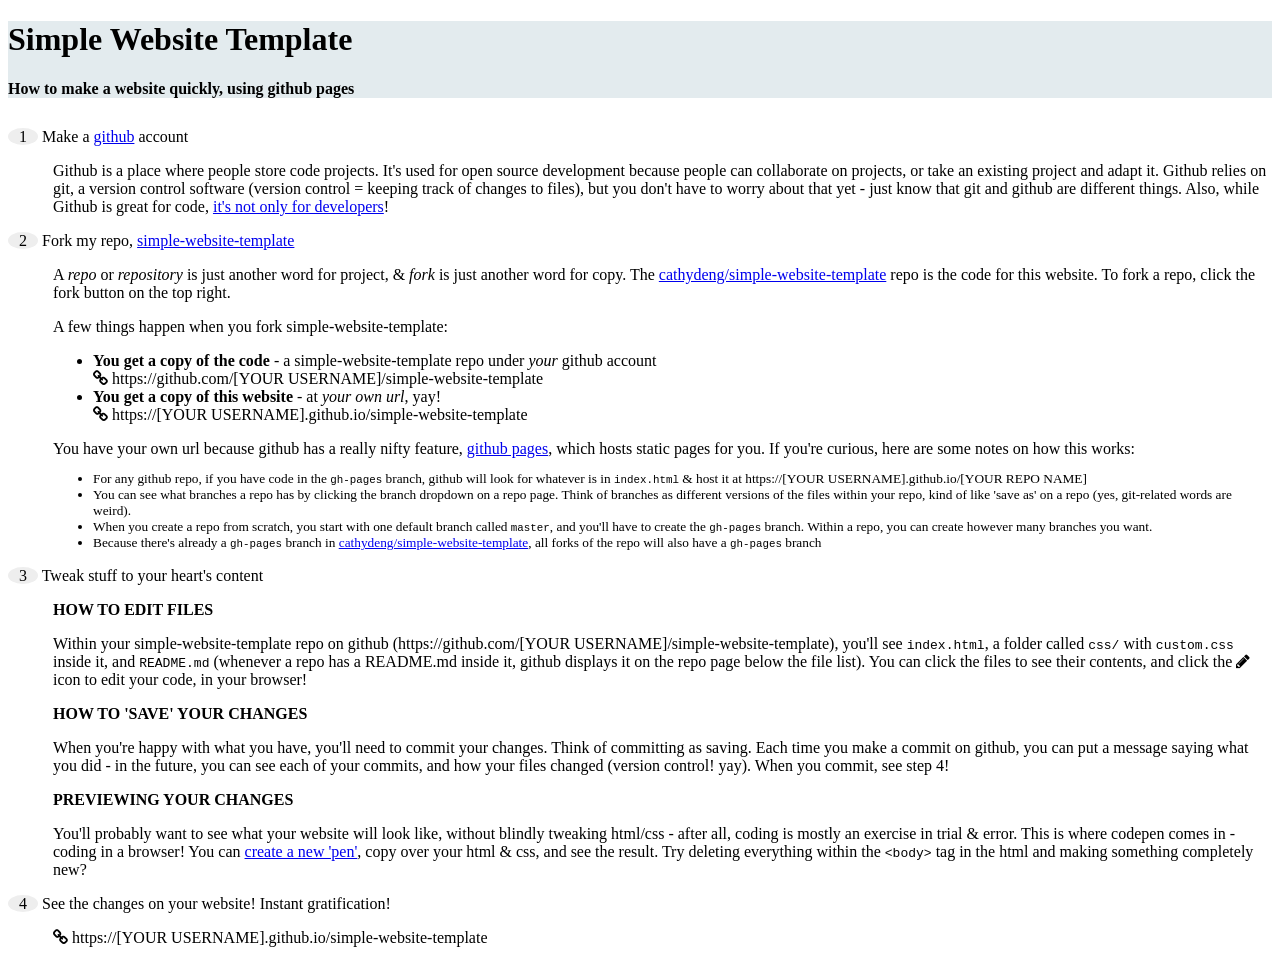
==== commit 033584e8: "stole GH pages simple template from cathydeng" ====
--- a/index.html
+++ b/index.html
@@ -1,237 +1,114 @@
 <!DOCTYPE html>
 <html lang="en">
-<head>
-	<meta charset="UTF-8">
-	<title>Manoj Gulati</title>
-	<link rel="stylesheet" type="text/css" href="css/normalize.css">
-	<link rel="stylesheet" type="text/css" href="css/bootstrap.css">
-	<meta name="viewport" content="width=device-width, initial-scale=1">
-	<link rel="stylesheet" type="text/css" href="css/owl.css">
-	<link rel="stylesheet" type="text/css" href="css/animate.css">
-	<link href="font-awesome-4.1.0/css/font-awesome.min.css" rel="stylesheet" type="text/css">
-	<link rel="stylesheet" type="text/css" href="css/et-icons.css">
-	<link rel="stylesheet" type="text/css" href="css/tooltip.css">
-	<link rel="stylesheet" type="text/css" href="css/lightbox.css">
-	<link id="main" rel="stylesheet" type="text/css" href="css/publisher.css">
-</head>
-<body>
-<div id="wrapper" class="behind">
-<header>
-	<div class="container">
-			<div class="col-md-6 col-sm-12 wow animated fadeInUp">
-				<div class="intro-book">
-					<img src="img/img1.jpg" alt="">
-				</div>
-			</div>
-			<div class="col-md-6 intro-text hidden-sm hidden-xs wow animated fadeInUp">
-				<h2 class="heading">Hi,</h2>
-				<h4 class="subheading">I am Manoj Gulati. </h4>
-				<p align="justify">A researcher by profession and engineer by passion, who is curious about technology, art and nature. A novice plant artist, an all time foodie and a frequent traveller. <br> 
-				<br>	
-				Thanks for visiting my webpage! </p>
-				<!-- <p>I did Ph.D. in Electronics Engineering from IIIT-Delhi in 2018, having majors in Embedded System Design and RF Sensing at Energy Lab.  I was jointly advised by Dr Amarjeet Singh and Dr Shobha Sundar Ram. </p>
+  <head>
+    <meta charset="utf-8">
+    <meta name="description" content="">
+    <meta name="author" content="">
 
-				<p>I was also previlaged to work with Prof. Shwetak N. Patel and Sidhant Gupta (Microsoft Research, Redmond) at University of Washington, Seattle (US) as a visiting researcher in Ubicomp lab in 2016 and 2017. Before joining IIIT, I have worked with Hewlett-Packard Educational services (Noida), WiFinity Tech (Bangalore) and Indrion Technologies (Bangalore) as Embedded Design Engineer in WSN for Smart Energy applications. I did B.Tech (Honours) ECE in 2011 from Maharshi Dayanand University, Rohtak.</p>
- -->
-<!-- 				<a href="#book" class="scrollto btn btn-white">About The Book</a>
-				<a href="#" class="btn btn-green">Purchase eBook <span class="price">$11.99</span></a>
- -->			</div>
-	</div>
-</header>
+    <title>MY WEBSITE TITLE</title>
 
-<!-- <nav class="navbar navbar-default">
-	<div class="container"> -->
-		<!-- Brand and toggle get grouped for better mobile display -->
-		<!-- <div class="navbar-header">
-			<button type="button" class="navbar-toggle collapsed" data-toggle="collapse" data-target="#bs-example-navbar-collapse-1">
-				<span class="sr-only">Toggle navigation</span>
-				<span class="icon-bar"></span>
-				<span class="icon-bar"></span>
-				<span class="icon-bar"></span>
-			</button>
-			<a class="navbar-brand" href="#"><img src="img/logo.png" alt=""></a>
-		</div> -->
+    <!--
+    including font awesome - it is nifty for adding icons to your webpage
+    see http://fortawesome.github.io/Font-Awesome/icons/
+    -->
+    <link href="http://maxcdn.bootstrapcdn.com/font-awesome/4.2.0/css/font-awesome.min.css" rel="stylesheet">
 
-		<!-- Collect the nav links, forms, and other content for toggling
-		<div class="collapse navbar-collapse" id="bs-example-navbar-collapse-1">
-			<ul class="nav navbar-nav navbar-right main-nav">
-				<li><a href="#book" class="scrollto">Book</a></li>
-				<li><a href="#reviews" class="scrollto">Reviews</a></li>
-				<li><a href="#author" class="scrollto">Author</a></li>
-				<li><a href="#contact" class="scrollto">Contact</a></li>
-				<li><a href="#" class="btn btn-green">Purchase Book</a></li>
-			</ul>
-		</div> --><!-- /.navbar-collapse -->
-	<!-- </div>/.container-fluid
-</nav> -->
+    <!-- 
+    including bootstrap - it is nifty for pre-styled components
+    see http://getbootstrap.com/components/ for components
+    see https://bootswatch.com/ for other bootstrap themes
+    -->
+    <link href="https://bootswatch.com/yeti/bootstrap.min.css" rel="stylesheet">
 
-<section id="book">
-	<div class="container">
-		<div class="row">
-			<div class="col-md-6">
-				<div class="book-preview">
-					<!-- <img src="img/kindle.png" class="background-device" alt=""> -->
-					<div class="owl-book">
-						<div class="item">
-							<img src="img/img2.jpg" alt="">
-							<!-- <div class="overlay">
-								<a href="img/book_page.png" class="expand" data-lightbox="book-collection" data-title="Image Caption"><i class="fa fa-expand"></i></a>
-							</div> -->
-						</div>
-					</div>
-				</div>
-			</div>
-			<div class="col-md-6">
-				<h2 class="heading wow animated fadeInUp">About</h2>
-<!-- 				<h4 class="subheading wow animated fadeInUp" align="justify">I received a Ph.D. in Electronics Engineering from IIIT-Delhi in 2018, having majors in Embedded System Design and RF Sensing at Energy Lab.  I was jointly advised by Dr Amarjeet Singh and Dr Shobha Sundar Ram.</h4> -->
-				<p class="small wow animated fadeInUp" align="justify">I received a Ph.D. in Electronics Engineering from IIIT-Delhi in 2018, having majors in Embedded System Design and RF Sensing at Energy Lab.  I was jointly advised by Dr Amarjeet Singh and Dr Shobha Sundar Ram.
-				I was also previlaged to work with Prof. Shwetak N. Patel and Sidhant Gupta (Microsoft Research, Redmond) at University of Washington, Seattle (US) as a visiting researcher in Ubicomp lab in 2016 and 2017. 
-				<br>
-				Before joining IIIT, I have worked with Hewlett-Packard Educational services (Noida), WiFinity Tech (Bangalore) and Indrion Technologies (Bangalore) as Embedded Design Engineer in WSN for Smart Energy applications. I did B.Tech (Honours) ECE in 2011 from Maharshi Dayanand University, Rohtak. </p>
-<!-- 				<p class="small wow animated fadeInUp">The Elements of Typographic Style teaches the history of and the artistic and practical perspectives on a variety of type families that are available in Europe and America today.</p> -->
-			</div>
-		</div>
-	</div>
-</section>
+    <!-- 
+    including a custom stylesheet that you can edit - css/custom.css
+    -->
+    <link href="css/custom.css" rel="stylesheet">
 
-<section class="call-to-action">
-	<div class="container">
-		<div class="row">
-			<div class="col-md-8 col-md-offset-2 text-center wow animated fadeInUp">
-				<p class="white">Whether you think you can or you think you can't, you're right - Henry Ford</p>
-			</div>
-		</div>
-	</div>
-</section>
+  </head>
 
-<!-- <section id="reviews" class="reviews">
-	<div class="container">
-		<div class="row">	
-			<div class="col-sm-6 text-left">
-				<h2 class="heading">Reviews</h2>
-			</div>
-			<div class="col-sm-6 text-right text-left-mobile">
-				<div class="rate-amount text-right">
-					4/5 <span>(16 Reviews)</span>
-				</div>
-				<div class="rating">
-					<span class="rate active"></span>
-					<span class="rate active"></span>
-					<span class="rate active"></span>
-					<span class="rate active"></span>
-					<span class="rate"></span>
-				</div>
-			</div>
-		</div>
-		<div class="row">
-			<div class="owl-reviews">
-				<div class="item">
-					<div class="review text-center wow animated fadeInUp">
-						<img src="img/reviewers/1.png" class="reviewer-pic" alt="">
-						<h4 class="subheading reviewer-name">Alfred Rudolf</h4>
-						<h6 class="subheading muted reviewer-city">Dallas, Texas</h6>
-						<div class="rating">
-							<span class="rate active"></span>
-							<span class="rate active"></span>
-							<span class="rate active"></span>
-							<span class="rate active"></span>
-							<span class="rate"></span>
-						</div>
-						<p class="small">This book is an excellent resource for anyone who is serious about graphic layout.</p>
-					</div>
-				</div>
-				<div class="item">
-					<div class="review text-center wow animated fadeInUp">
-						<img src="img/reviewers/2.png" class="reviewer-pic" alt="">
-						<h4 class="subheading reviewer-name">Emily Carey</h4>
-						<h6 class="subheading muted reviewer-city">Tampa, Florida</h6>
-						<div class="rating">
-							<span class="rate active"></span>
-							<span class="rate active"></span>
-							<span class="rate active"></span>
-							<span class="rate active"></span>
-							<span class="rate active"></span>
-						</div>
-						<p class="small">Swiss Typography is a critical guide for graphic designers. I  recommend this fantastic eBook.</p>
-					</div>
-				</div>
-				<div class="item">
-					<div class="review text-center wow animated fadeInUp">
-						<img src="img/reviewers/3.png" class="reviewer-pic" alt="">
-						<h4 class="subheading reviewer-name">Martin Doe</h4>
-						<h6 class="subheading muted reviewer-city">Los Angeles, California</h6>
-						<div class="rating">
-							<span class="rate active"></span>
-							<span class="rate active"></span>
-							<span class="rate active"></span>
-							<span class="rate active"></span>
-							<span class="rate"></span>
-						</div>
-						<p class="small">Chock full of great photos of lettering with a little info about the artist and projects shown.</p>
-					</div>
-				</div>
-				<div class="item">
-					<div class="review text-center wow animated fadeInUp">
-						<img src="img/reviewers/1.png" class="reviewer-pic" alt="">
-						<h4 class="subheading reviewer-name">Alfred Rudolf</h4>
-						<h6 class="subheading muted reviewer-city">Dallas, Texas</h6>
-						<div class="rating">
-							<span class="rate active"></span>
-							<span class="rate active"></span>
-							<span class="rate active"></span>
-							<span class="rate active"></span>
-							<span class="rate"></span>
-						</div>
-						<p class="small">This book is an excellent resource for anyone who is serious about graphic layout.</p>
-					</div>
-				</div>
-				<div class="item">
-					<div class="review text-center wow animated fadeInUp">
-						<img src="img/reviewers/3.png" class="reviewer-pic" alt="">
-						<h4 class="subheading reviewer-name">Emily Carey</h4>
-						<h6 class="subheading muted reviewer-city">Tampa, Florida</h6>
-						<div class="rating">
-							<span class="rate active"></span>
-							<span class="rate active"></span>
-							<span class="rate active"></span>
-							<span class="rate active"></span>
-							<span class="rate active"></span>
-						</div>
-						<p class="small">Swiss Typography is a critical guide for graphic designers. I  recommend this fantastic eBook.</p>
-					</div>
-				</div>
-				<div class="item">
-					<div class="review text-center wow animated fadeInUp">
-						<img src="img/reviewers/2.png" class="reviewer-pic" alt="">
-						<h4 class="subheading reviewer-name">Martin Doe</h4>
-						<h6 class="subheading muted reviewer-city">Los Angeles, California</h6>
-						<div class="rating">
-							<span class="rate active"></span>
-							<span class="rate active"></span>
-							<span class="rate active"></span>
-							<span class="rate active"></span>
-							<span class="rate"></span>
-						</div>
-						<p class="small">Chock full of great photos of lettering with a little info about the artist and projects shown.</p>
-					</div>
-				</div>
-			</div>
-		</div>
-	</div>
-</section> -->
+  <body>
+    <div class="container-fluid colored-header">
+        <div class="row">
+          <div class="col-sm-12">
+            <h1>Simple Website Template</h1>
+            <h4>How to make a website quickly, using github pages</h4>
+          </div>
+        </div>
+    </div>
+
+    <div class="container">
+      <div class="row">
+        <div class="col-sm-12">
+
+          <p class="h3 step">
+            <span class="circle">1</span>
+            Make a <a href="https://github.com/">github</a> account
+          </p>
+          <p class="step-detail">
+            Github is a place where people store code projects. It's used for open source development because people can collaborate on projects, or take an existing project and adapt it. Github relies on git, a version control software (version control = keeping track of changes to files), but you don't have to worry about that yet - just know that git and github are different things. Also, while Github is great for code, <a href="http://readwrite.com/2013/11/08/seven-ways-to-use-github-that-arent-coding" target="blank">it's not only for developers</a>!
+          </p>
+
+          <p class="h3 step">
+            <span class="circle">2</span>
+            Fork my repo, <a href="https://github.com/cathydeng/simple-website-template" target="blank">simple-website-template</a>
+          </p>
+          <p class="step-detail">
+            A <i>repo</i> or <i>repository</i> is just another word for project, & <i>fork</i> is just another word for copy. The <a href="https://github.com/cathydeng/simple-website-template" target="blank">cathydeng/simple-website-template</a> repo is the code for this website. To fork a repo, click the fork button on the top right.
+          </p>
+          <p class="step-detail">
+            A few things happen when you fork simple-website-template:
+          </p>
+          <ul class="step-detail">
+            <li>
+              <strong>You get a copy of the code</strong> - a simple-website-template repo under <i>your</i> github account<br>
+              <i class="fa fa-link"></i> https://github.com/[YOUR USERNAME]/simple-website-template
+            </li>
+            <li>
+              <strong>You get a copy of this website</strong> - at <i>your own url</i>, yay!<br>
+              <i class="fa fa-link"></i> https://[YOUR USERNAME].github.io/simple-website-template
+            </li>
+          </ul>
+          <div class="well well-sm step-detail">
+            You have your own url because github has a really nifty feature, <a href="https://pages.github.com/">github pages</a>, which hosts static pages for you. If you're curious, here are some notes on how this works:
+            <small>
+            <ul>
+              <li>For any github repo, if you have code in the <code>gh-pages</code> branch, github will look for whatever is in <code>index.html</code> & host it at https://[YOUR USERNAME].github.io/[YOUR REPO NAME]</li>
+              <li>You can see what branches a repo has by clicking the branch dropdown on a repo page. Think of branches as different versions of the files within your repo, kind of like 'save as' on a repo (yes, git-related words are weird).</li>
+              <li>When you create a repo from scratch, you start with one default branch called <code>master</code>, and you'll have to create the <code>gh-pages</code> branch. Within a repo, you can create however many branches you want.</li>
+              <li>Because there's already a <code>gh-pages</code> branch in <a href="https://github.com/cathydeng/simple-website-template" target="blank">cathydeng/simple-website-template</a>, all forks of the repo will also have a <code>gh-pages</code> branch</li>
+            </ul></small>
+          </div>
+
+          <p class="h3 step">
+            <span class="circle">3</span>
+            Tweak stuff to your heart's content
+          </p>
+          <p class="step-detail"><strong>HOW TO EDIT FILES</strong></p>
+          <p class="step-detail">
+            Within your simple-website-template repo on github (https://github.com/[YOUR USERNAME]/simple-website-template), you'll see <code>index.html</code>, a folder called <code>css/</code> with <code>custom.css</code> inside it, and <code>README.md</code> (whenever a repo has a README.md inside it, github displays it on the repo page below the file list). You can click the files to see their contents, and click the <i class="fa fa-pencil"></i> icon to edit your code, in your browser!
+          </p>
+          <p class="step-detail"><strong>HOW TO 'SAVE' YOUR CHANGES</strong></p>
+          <p class="step-detail">
+            When you're happy with what you have, you'll need to commit your changes. Think of committing as saving. Each time you make a commit on github, you can put a message saying what you did - in the future, you can see each of your commits, and how your files changed (version control! yay). When you commit, see step 4!
+          </p>
+          <p class="step-detail"><strong>PREVIEWING YOUR CHANGES</strong></p>
+          <p class="step-detail">
+            You'll probably want to see what your website will look like, without blindly tweaking html/css - after all, coding is mostly an exercise in trial & error. This is where codepen comes in - coding in a browser! You can <a href="http://codepen.io/pen/" target="blank">create a new 'pen'</a>, copy over your html & css, and see the result. Try deleting everything within the <code>&lt;body&gt;</code> tag in the html and making something completely new?
+          </p>
+
+          <p class="h3 step">
+            <span class="circle">4</span>
+            See the changes on your website! Instant gratification!
+          </p>
+          <p class="step-detail">
+            <i class="fa fa-link"></i> https://[YOUR USERNAME].github.io/simple-website-template</li>
+          </p>
+        </div>
+      </div>
+    </div>
 
 
-<script src="js/jquery-1.11.1.min.js"></script>
-<script src="js/owl.carousel.js"></script>
-<script src="js/lightbox.min.js"></script>
-<script src="js/wow.min.js"></script>
-<script src="js/jquery.onepagenav.js"></script>
-<script src="js/core.js"></script>
-<script src="js/tooltip.js"></script>
-<script src="js/jquery.form-validator.js"></script>
-<script src="js/preloader.js"></script>
-<script src="js/main.js"></script>
-<script src="js/bootstrap.min.js"></script>
+  </body>
 
-</body>
-</html>+</html>
--- a/css/custom.css
+++ b/css/custom.css
@@ -0,0 +1,21 @@
+img{
+    height: 200px;
+    margin: 10px;
+}
+
+.colored-header{
+    background-color: #e3ebee;
+    margin-bottom: 30px;
+}
+
+.circle{
+    width:30px;
+    height:30px;
+    background: #eee;
+    padding: 0px 11px 0px 11px;
+    border-radius: 100%;
+}
+
+.step-detail{
+    margin-left: 45px;
+}
